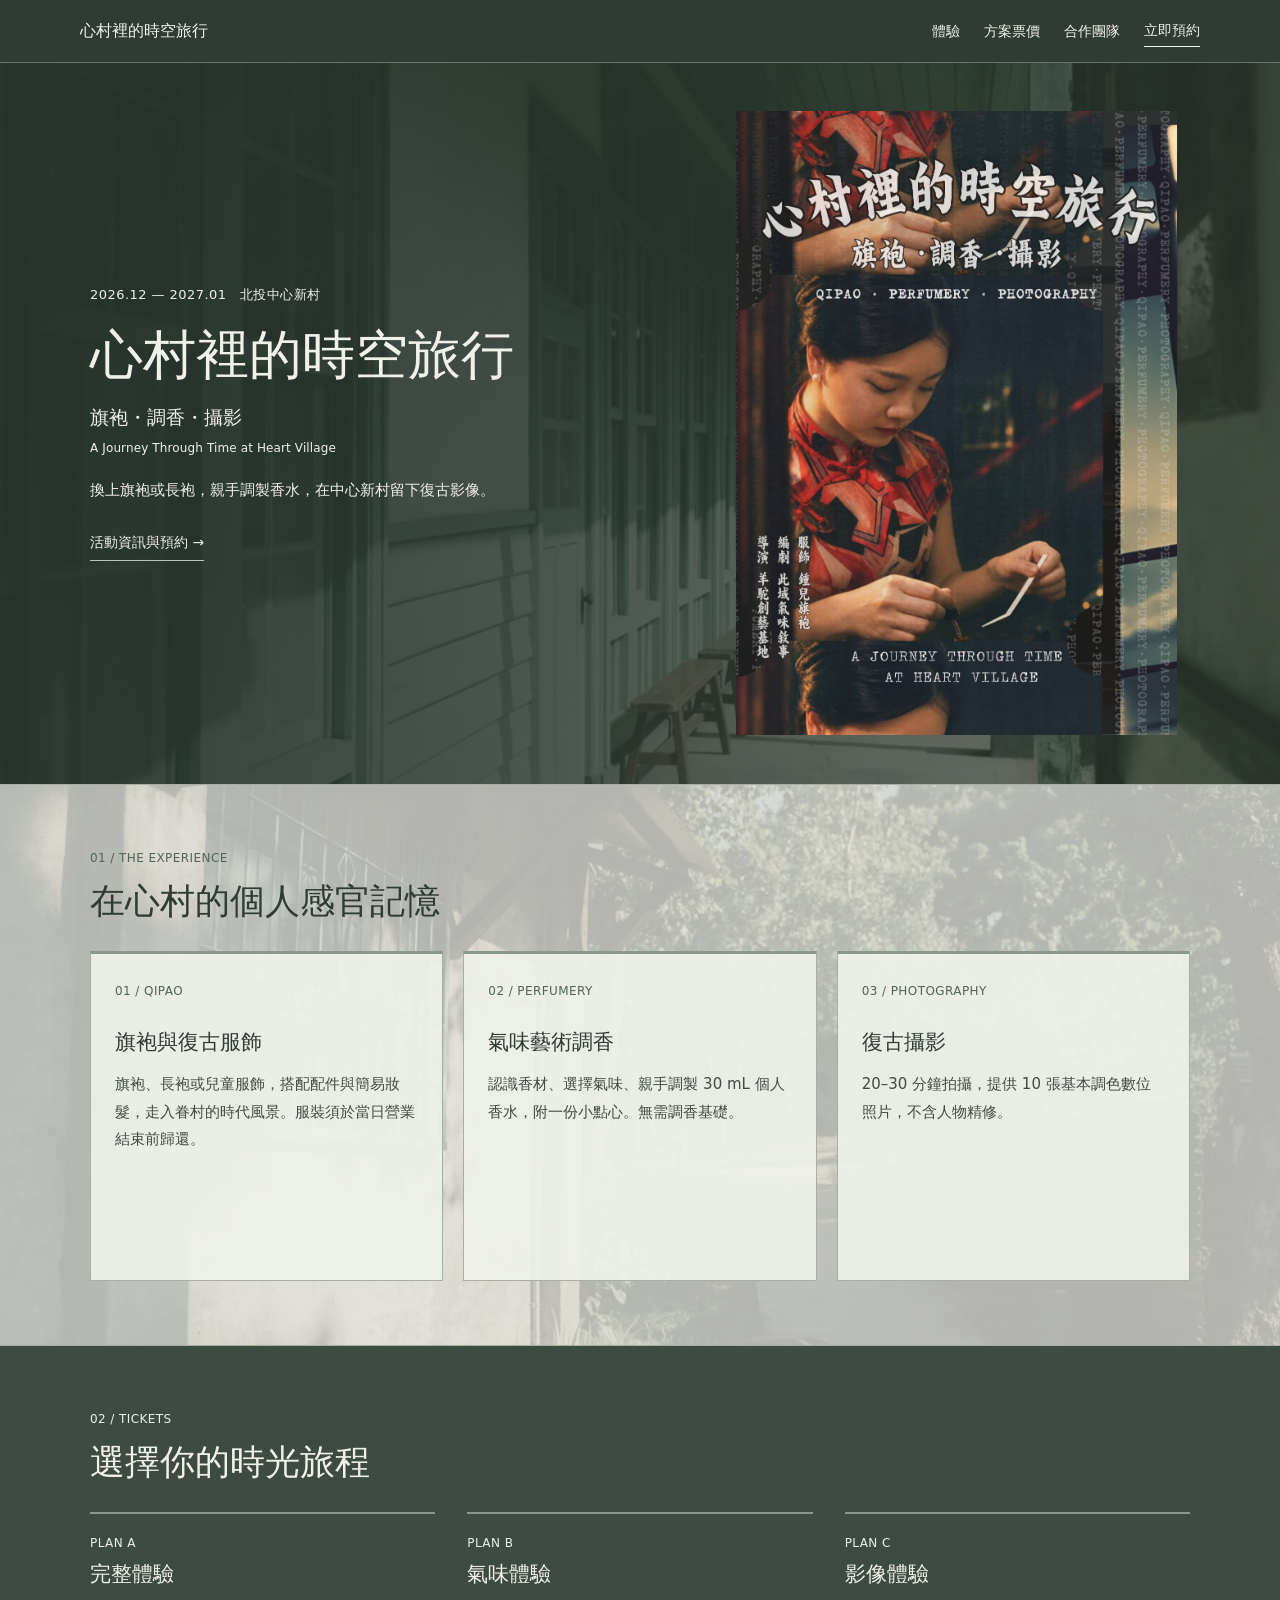
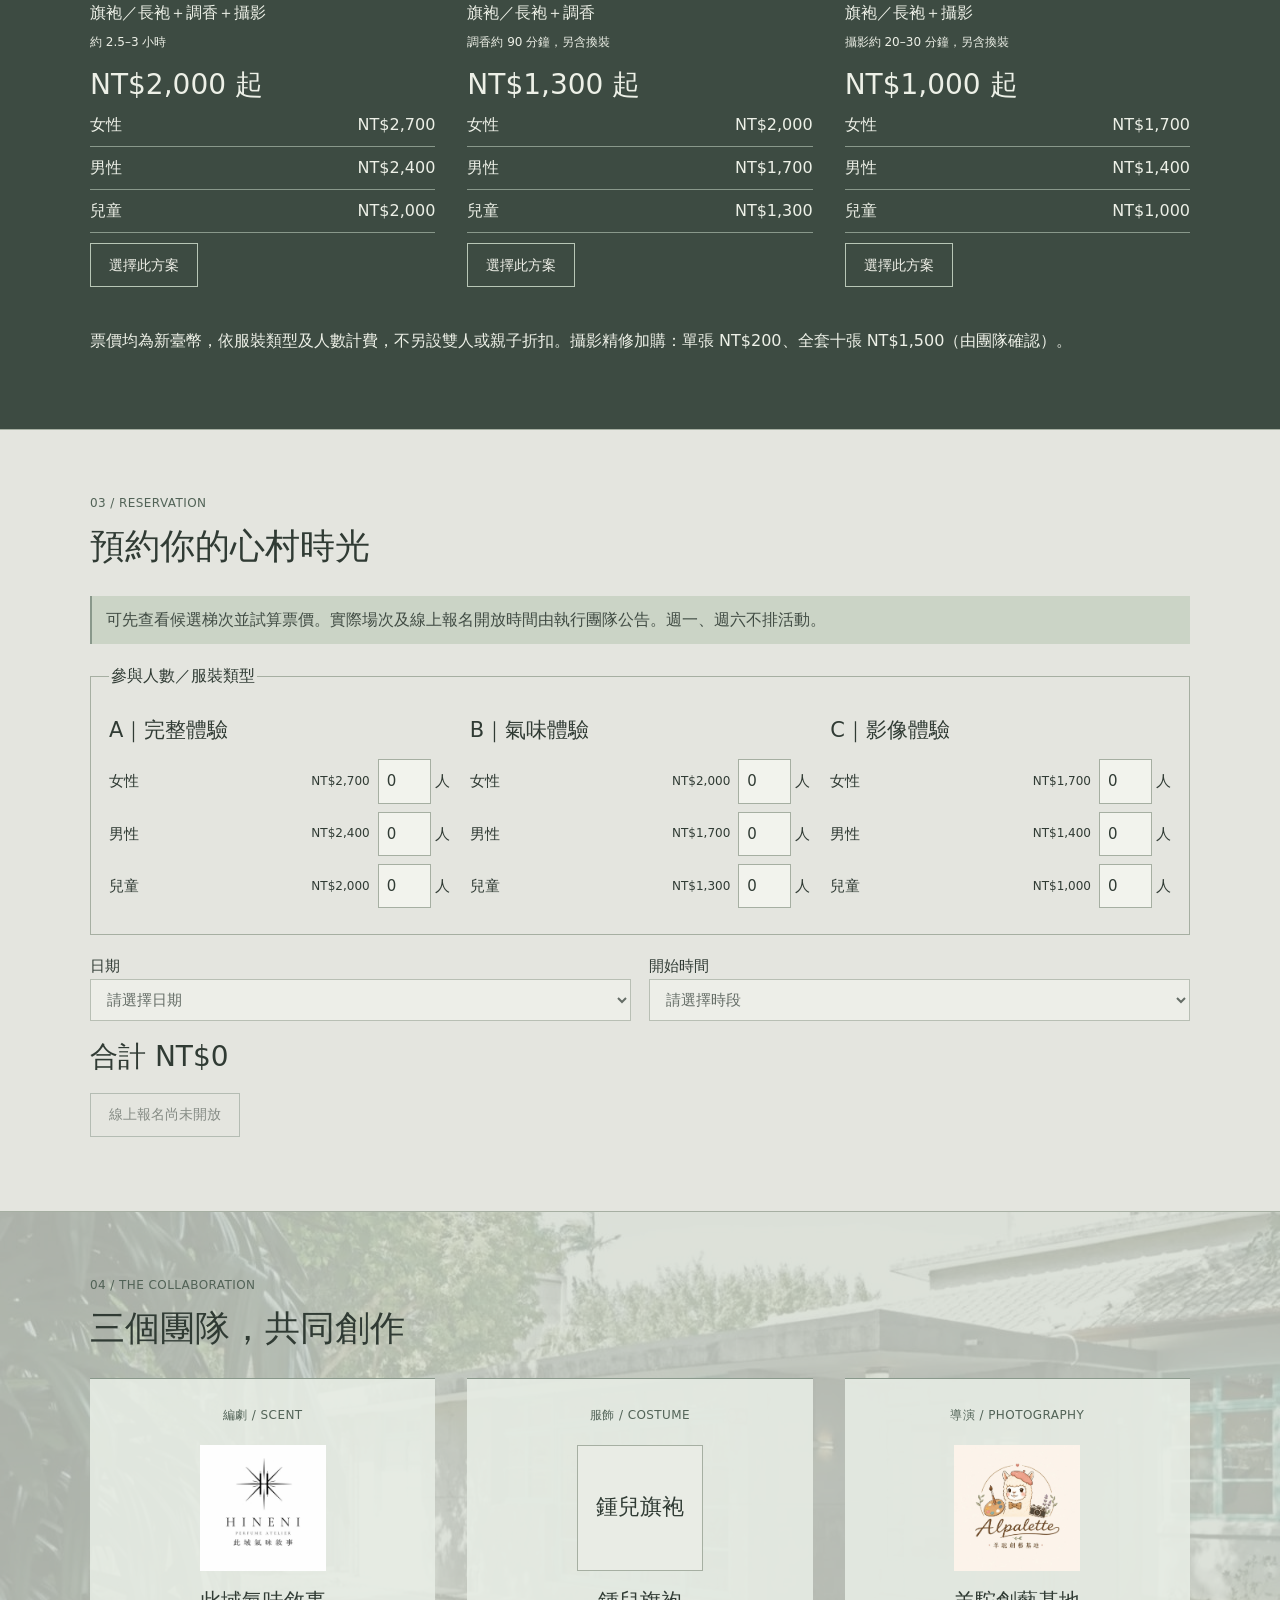
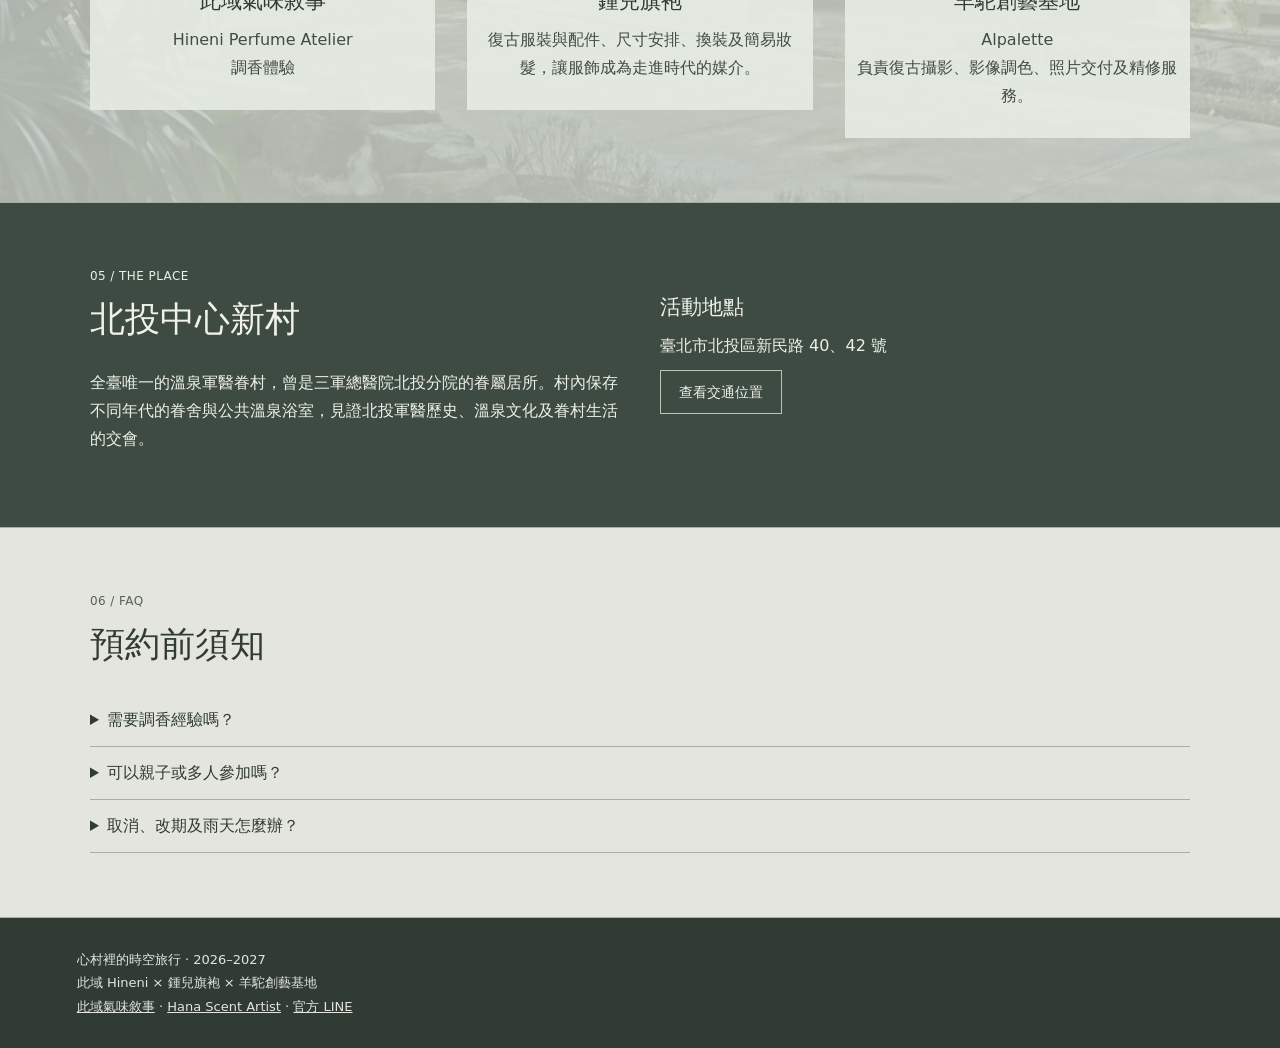
==== heart-village/index.html @ 9064cead "Revise experience section heading" ====
<!doctype html><html lang="zh-Hant"><head><meta charset="utf-8"><meta name="viewport" content="width=device-width,initial-scale=1"><title>心村裡的時空旅行｜旗袍・調香・攝影</title><meta name="robots" content="noindex,nofollow"><link rel="stylesheet" href="../assets/brand-fonts.css"><link rel="stylesheet" href="../assets/booking.css"><style>
/* Heart Village — light weathered wood, restrained architectural detail */
:root{--ink:#302b26;--paper:#e4d6c4;--wood:#d7c4ad;--red:#774639;--muted:#65554a;--line:#a6947e;--sans:"Noto Sans TC","Noto Sans CJK TC","PingFang TC","Microsoft JhengHei",system-ui,sans-serif}
*{box-sizing:border-box}html{scroll-behavior:smooth;scroll-padding-top:72px;-webkit-text-size-adjust:100%;text-size-adjust:100%}
body{margin:0;background:var(--paper);color:var(--ink);font-family:var(--sans);font-size:16px;line-height:1.75;letter-spacing:0;font-weight:400}
a{color:inherit}button,input,select,textarea{font:inherit}img{display:block;max-width:100%}
nav{display:flex;align-items:center;justify-content:space-between;gap:20px;padding:15px max(5%,calc((100% - 1120px)/2));background:#e4d6c4;position:sticky;top:0;z-index:3;border-bottom:1px solid #a6947e}
nav>a{font-family:"Cormorant Garamond",Georgia,serif;font-weight:600;font-size:23px;letter-spacing:.06em;white-space:nowrap}
nav a{text-decoration:none;font-size:14px}nav div{display:flex;gap:24px;align-items:center}nav div a:last-child{border-bottom:1px solid currentColor;padding:3px 0}
section{padding:64px max(6%,calc((100% - 1100px)/2));border-bottom:1px solid #b6a48e}
section[id]{scroll-margin-top:65px}
.hero{position:relative;isolation:isolate;display:grid;grid-template-columns:minmax(0,1fr) minmax(0,.84fr);align-items:center;gap:clamp(32px,6vw,76px);background:#d7c4ad;padding-top:48px;padding-bottom:48px;overflow:hidden}
.hero::before{content:"";position:absolute;z-index:-1;pointer-events:none;right:-14px;top:20px;width:clamp(112px,20vw,270px);height:220px;border:1px solid #a9947c;background:linear-gradient(to right,transparent calc(33.333% - .5px),#a9947c calc(33.333% - .5px),#a9947c calc(33.333% + .5px),transparent calc(33.333% + .5px),transparent calc(66.666% - .5px),#a9947c calc(66.666% - .5px),#a9947c calc(66.666% + .5px),transparent calc(66.666% + .5px)),linear-gradient(to bottom,transparent calc(50% - .5px),#a9947c calc(50% - .5px),#a9947c calc(50% + .5px),transparent calc(50% + .5px));opacity:.5}
.hero>div{min-width:0;position:relative}.poster-frame{margin:0;min-width:0;position:relative}.poster-frame img{width:auto;max-width:100%;height:auto;max-height:625px;margin:0 auto;object-fit:contain}
.eyebrow,.num{display:block;color:var(--muted);font-size:12px;font-weight:500;line-height:1.5;letter-spacing:.035em}.hero .eyebrow{font-size:13px;margin-bottom:13px}
h1,h2,h3{font-family:var(--sans);font-weight:500;letter-spacing:0;line-height:1.4;margin:0;overflow-wrap:anywhere}
h1{font-size:clamp(32px,4.4vw,53px);margin:0 0 12px;word-break:keep-all;overflow-wrap:normal}
h2{font-size:clamp(24px,3vw,35px);margin:10px 0 25px}
h3{font-size:21px;margin:8px 0 10px}
p{margin:10px 0;color:#4e4339}.hero h3{font-size:19px;font-weight:400;margin:0 0 8px}.hero p{font-size:15px;max-width:435px}.hero .english{font-family:var(--sans);font-size:12px;letter-spacing:.01em;line-height:1.5;color:#63554a;margin:0 0 20px}.hero .btn{margin-top:12px}
.btn,button{display:inline-flex;align-items:center;justify-content:center;min-height:44px;padding:10px 18px;border:1px solid #77614e;background:transparent;color:var(--ink);font-size:14px;line-height:1.5;letter-spacing:0;text-decoration:none;cursor:pointer;border-radius:0;transition:background .18s,color .18s}
.btn:hover,button:not(:disabled):hover{background:#493c30;color:#f9f0e3;border-color:#493c30}
.hero .btn{border:0;border-bottom:1px solid #77614e;padding:5px 0;min-height:36px}.hero .btn:hover{background:transparent;color:#774639}
.grid{display:grid;grid-template-columns:repeat(3,minmax(0,1fr));gap:32px}.tile{border-top:1px solid var(--line);padding:19px 0;min-width:0}
.dark{background:var(--paper);color:var(--ink)}.plans .tile{background:transparent;border:0;border-top:2px solid #97735a;padding:20px 0}
.price,.total{font-size:28px;color:#493c30;font-variant-numeric:tabular-nums;font-weight:500;line-height:1.4}
.rates{display:flex;justify-content:space-between;gap:8px;border-bottom:1px solid #bcad9a;padding:7px 0}.rates strong{font-weight:500}
.partners img,.wordmark{width:126px;height:126px;object-fit:contain;background:#f5ecde;margin:12px 0 16px}
.wordmark{display:grid;place-items:center;background:transparent;font-size:22px;font-weight:500;letter-spacing:0;border:1px solid #b6a48e}
.formgrid{display:grid;grid-template-columns:repeat(2,minmax(0,1fr));gap:18px}label{display:block;font-size:15px}
input,select,textarea{width:100%;min-width:0;padding:10px 12px;border:1px solid #a18f7a;background:#f4eadc;color:var(--ink);border-radius:0;color-scheme:light}
fieldset{border:1px solid #a18f7a;padding:18px;margin:18px 0;min-width:0}small{font-size:12px}.total{margin:16px 0}
.notice{border-left:2px solid #94745c;padding:10px 14px;background:#d4c1a9}
#booking,#village{background:#ded0bd}#submit:not(:disabled){background:#594638;color:#fff6e8;border-color:#594638}
.split{display:grid;grid-template-columns:repeat(2,minmax(0,1fr));gap:40px}
footer{padding:30px 6%;background:#cab69d;color:#3b3028;font-size:13px;line-height:1.8}
details{border-bottom:1px solid #b6a48e;padding:12px 0}summary{cursor:pointer}
a:focus-visible,button:focus-visible,input:focus-visible,select:focus-visible,textarea:focus-visible{outline:2px solid #774639;outline-offset:3px}
.mobile-reserve{display:none!important}
@media(max-width:760px){html{scroll-padding-bottom:0}body{padding-bottom:0}nav{padding:12px 6%;gap:16px}nav>a{font-size:21px}nav div{gap:10px}nav div a{display:none}nav div a[href="#plans"]{display:block;font-size:13px}
section{padding:40px 6%}.hero{grid-template-columns:1fr;gap:22px;padding-top:26px;padding-bottom:28px}.hero::before{top:5px;height:120px;width:100px;opacity:.35}.hero h1{font-size:clamp(25px,6.8vw,34px);line-height:1.4;margin-bottom:6px}.hero h3{font-size:16px}.hero .eyebrow{font-size:12px;margin-bottom:8px}.hero p{font-size:14px;margin:8px 0}.hero .english{font-size:11px;margin:0 0 12px}.hero .btn{margin-top:6px}.poster-frame img{width:100%;height:auto;max-height:none}.grid,.split,.formgrid{grid-template-columns:1fr;gap:16px}.tile,.plans .tile{padding:16px 0}h2{font-size:24px;margin:8px 0 20px}h3{font-size:19px}.partners img,.wordmark{width:104px;height:104px}.formgrid{gap:12px}fieldset{padding:12px}}
@media(prefers-reduced-motion:reduce){html{scroll-behavior:auto}}

/* Portrait experience cards and event-specific navigation */
nav>a.event-name{font-family:var(--sans);font-size:16px;font-weight:500;letter-spacing:0;white-space:nowrap}
#experience .grid{gap:20px;align-items:stretch}
#experience .tile{display:flex;flex-direction:column;min-height:330px;padding:28px 24px;background:#eee3d3;border:1px solid #b6a48e;border-top:3px solid #957d65}
#experience .tile .num{font-size:12px;letter-spacing:.035em;margin-bottom:28px;color:#665344}
#experience .tile h3{font-size:21px;margin:0 0 14px}
#experience .tile p{margin:0;font-size:15px;line-height:1.85}
@media(max-width:760px){nav>a.event-name{font-size:14px}nav{gap:8px}nav div a[href="#plans"]{white-space:nowrap}#experience .grid{display:grid;grid-template-columns:repeat(3,minmax(0,1fr));grid-auto-flow:column;grid-template-columns:repeat(3, minmax(220px,76%));overflow-x:auto;scroll-snap-type:x mandatory;gap:12px;padding-bottom:12px;overscroll-behavior-x:contain}#experience .tile{scroll-snap-align:start;min-height:285px;padding:22px 18px}#experience .tile .num{margin-bottom:24px}#experience .tile h3{font-size:19px}#experience .tile p{font-size:14px;line-height:1.8}}


/* Keep all three portrait experience cards visible on phones. */
@media(max-width:760px){#experience .grid{grid-template-columns:repeat(3,minmax(0,1fr));grid-auto-flow:row;overflow:visible;scroll-snap-type:none;gap:7px;padding-bottom:0}#experience .tile{min-height:0;padding:14px 8px 18px;scroll-snap-align:none}#experience .tile .num{font-size:10px;letter-spacing:0;overflow-wrap:anywhere;margin-bottom:14px}#experience .tile h3{font-size:15px;line-height:1.45;margin-bottom:10px}#experience .tile p{font-size:12px;line-height:1.65;overflow-wrap:anywhere}}

/* Three partner brands in one row, including narrow mobile screens. */
#partners .grid{grid-template-columns:repeat(3,minmax(0,1fr));align-items:start}
#partners .tile{min-width:0;text-align:center}
#partners .tile .num{min-height:3em;display:flex;align-items:center;justify-content:center;overflow-wrap:anywhere}
#partners .tile img,#partners .tile .wordmark{width:min(100%,126px);height:auto;aspect-ratio:1;object-fit:contain;margin:12px auto 16px}
#partners .tile .wordmark{box-sizing:border-box}
@media(max-width:760px){#partners .grid{gap:10px}#partners .tile{padding:12px 0;overflow-wrap:anywhere}#partners .tile .num{font-size:10px;line-height:1.4;letter-spacing:0;min-height:3em}#partners .tile img,#partners .tile .wordmark{width:100%;max-width:104px;margin:8px auto 12px}#partners .tile .wordmark{font-size:clamp(12px,3.4vw,17px);padding:4px}#partners .tile h3{font-size:clamp(13px,3.6vw,16px);line-height:1.5;margin:0 0 8px}#partners .tile p{font-size:12px;line-height:1.65;margin:0}}

/* Authentic weathered timber and lattice from the supplied location photograph. */
:root{--paper:#e9e3d7;--wood:#d4c9ba;--ink:#403b36;--muted:#716a63;--line:#b7aa9a}
body{background:var(--paper);color:var(--ink)}
nav{background:#e9e3d7;border-color:#b7aa9a}
.hero{background:#d9d0c3}
.hero::before{inset:0;width:auto;height:auto;border:0;background:url("../assets/heart-village-wood-photo.webp") 25% 58% / cover no-repeat;opacity:.27;filter:grayscale(.65);z-index:-1}
.hero::after{content:"";position:absolute;inset:0;z-index:-1;pointer-events:none;background:linear-gradient(90deg,rgba(233,227,215,.58),rgba(233,227,215,.12) 68%)}
#experience{background:#e6dfd3}
#experience .tile{background:rgba(248,243,233,.8);border:1px solid #b7aa9a;border-top:3px solid #9c826c}
#plans{background:#ded4c6}
#partners{background:#eee8dd}
#village{background:#ddd6ca}
.village-photo{margin:18px 0 0}
.village-photo img{display:block;width:min(100%,240px);height:auto;border:1px solid #b7aa9a}
.village-photo figcaption{font-size:12px;color:#65554a;margin-top:7px;line-height:1.5}
@media(max-width:760px){.hero::before{inset:0;width:auto;height:auto;opacity:.26;background-position:26% 55%;background-size:cover}.hero::after{background:linear-gradient(180deg,rgba(233,227,215,.55),rgba(233,227,215,.12) 75%)}}


/* Cool faded film palette */
:root{--paper:#e4e5df;--wood:#c0c7ba;--ink:#303b34;--muted:#526357;--line:#a6afa2;--red:#526357}
body{background:var(--paper);color:var(--ink)}nav{background:#e4e5df;border-color:#a6afa2}.hero{background:#c0c7ba}.hero::before{filter:grayscale(.55);opacity:.38}.hero::after{background:linear-gradient(90deg,rgba(228,229,223,.84),rgba(228,229,223,.24) 75%)}#experience{background:#dce0d7}#experience .tile{background:rgba(245,246,241,.85);border-color:#a6afa2;border-top-color:#89988b}#plans{background:#d1d8cc}#partners{background:#edf0e9}#booking,#village{background:#e0e4dc}.dark{color:var(--ink)}p{color:#414c44}.hero .english,.eyebrow,.num,#experience .tile .num{color:#526357}.btn,button{border-color:#89988b;color:#303b34}.hero .btn{border-bottom-color:#526357}.hero .btn:hover{color:#303b34}.btn:hover,button:not(:disabled):hover,#submit:not(:disabled){background:#526357;border-color:#526357;color:#fff}input,select,textarea{background:#f2f3ed;border-color:#a6afa2}fieldset,.tile,.rates,details,section{border-color:#a6afa2}.plans .tile{border-top-color:#89988b}.price,.total{color:#303b34}.notice{background:#cbd4c6;border-color:#89988b}.wordmark{border-color:#a6afa2}.partners img,.wordmark{background:#f0f1eb}footer{background:#c0c7ba;color:#303b34}@media(max-width:760px){.hero::after{background:linear-gradient(180deg,rgba(228,229,223,.76),rgba(228,229,223,.25) 80%)}}

/* Primary ink-green gray palette; keep light reading surfaces for forms. */
:root{--ink:#303b34;--paper:#e4e5df;--wood:#c0c7ba;--muted:#526357;--line:#a6afa2;--red:#526357}
body{background:#303b34}nav{background:#303b34;color:#f0f1e9;border-color:#65756b}nav a{color:inherit}.hero{background:#303b34;color:#f0f1e9}.hero::before{opacity:.36;filter:grayscale(.5)}.hero::after{background:linear-gradient(90deg,rgba(39,52,45,.85),rgba(39,52,45,.38) 80%)}.hero h1,.hero h3,.hero p,.hero .english,.hero .eyebrow,.hero .btn{color:#f0f1e9}.hero .btn{border-bottom-color:#b9c5b5}.hero .btn:hover{color:#fff}#experience{background:#e4e5df}#plans{background:#3d4b42;color:#f0f1e9}#plans p,#plans .num,#plans .eyebrow,#plans .price,#plans .rates{color:#edf0e7}#plans .tile,#plans .rates{border-color:#89988b}#plans button{border-color:#b8c6b6;color:#f0f1e9}#plans button:hover{background:#e4e5df;color:#303b34}#booking{background:#e4e5df;color:#303b34}#partners{background:#d7ddd3}#village{background:#3d4b42;color:#f0f1e9}#village p,#village .eyebrow,#village .btn{color:#edf0e7}#village .btn{border-color:#b8c6b6}#village .btn:hover{background:#e4e5df;color:#303b34}main>section:last-child:not([id]){background:#e4e5df;color:#303b34}footer{background:#303b34;color:#e4e5df}@media(max-width:760px){.hero::after{background:linear-gradient(180deg,rgba(39,52,45,.82),rgba(39,52,45,.36))}}

/* Original Heart Village photography — faded cool green decorative surfaces. */
.hero::before{background-image:url("../assets/heart-village-corridor.webp");background-position:40% center;background-size:cover;opacity:.72;filter:saturate(.60) contrast(.86)}
.hero::after{background:linear-gradient(90deg,rgba(39,52,45,.91) 0%,rgba(39,52,45,.69) 48%,rgba(39,52,45,.42) 100%)}
#experience,#partners{position:relative;isolation:isolate;overflow:hidden}
#experience::before,#partners::before{content:"";position:absolute;inset:0;z-index:-1;pointer-events:none;background-size:cover;background-repeat:no-repeat;filter:saturate(.55) contrast(.9)}
#experience::before{background-image:url("../assets/heart-village-path.webp");background-position:43% center;opacity:.23}
#partners::before{background-image:url("../assets/heart-village-courtyard.webp");background-position:center 56%;opacity:.22}
#experience .tile{background:rgba(239,242,235,.91)}
#partners .tile{background:rgba(232,237,229,.88);padding:18px 8px;border-top-color:#89988b}
#partners .tile .wordmark{background:#e9ece5}
@media(max-width:760px){.hero::before{background-position:30% center;opacity:.67}.hero::after{background:linear-gradient(180deg,rgba(39,52,45,.9) 0%,rgba(39,52,45,.68) 45%,rgba(39,52,45,.35) 100%)}#experience::before{background-position:30% center;opacity:.20}#partners::before{background-position:58% center;opacity:.19}#partners .tile{padding:12px 4px}}

</style></head><body><nav><a class="event-name" href="#top">心村裡的時空旅行</a><div><a href="#experience">體驗</a><a href="#plans">方案票價</a><a href="#partners">合作團隊</a><a href="#booking">立即預約</a></div></nav><main id="top"><section class="hero"><div><div class="eyebrow">2026.12 — 2027.01　北投中心新村</div><h1>心村裡的時空旅行</h1><h3>旗袍・調香・攝影</h3><p class="english">A Journey Through Time at Heart Village</p><p>換上旗袍或長袍，親手調製香水，在中心新村留下復古影像。</p><a class="btn" href="#booking">活動資訊與預約 →</a></div><figure class="poster-frame"><img src="../poster.jpg" fetchpriority="high" width="1075" height="1522" alt="心村裡的時空旅行活動海報"></figure></section>
<section id="experience"><div class="eyebrow">01 / THE EXPERIENCE</div><h2>在心村的個人感官記憶</h2><div class="grid"><article class="tile"><span class="num">01 / QIPAO</span><h3>旗袍與復古服飾</h3><p>旗袍、長袍或兒童服飾，搭配配件與簡易妝髮，走入眷村的時代風景。服裝須於當日營業結束前歸還。</p></article><article class="tile"><span class="num">02 / PERFUMERY</span><h3>氣味藝術調香</h3><p>認識香材、選擇氣味、親手調製 30 mL 個人香水，附一份小點心。無需調香基礎。</p></article><article class="tile"><span class="num">03 / PHOTOGRAPHY</span><h3>復古攝影</h3><p>20–30 分鐘拍攝，提供 10 張基本調色數位照片，不含人物精修。</p></article></div></section>
<section id="plans" class="dark plans"><div class="eyebrow">02 / TICKETS</div><h2>選擇你的時光旅程</h2><div class="grid" id="cards"></div><p>票價均為新臺幣，依服裝類型及人數計費，不另設雙人或親子折扣。攝影精修加購：單張 NT$200、全套十張 NT$1,500（由團隊確認）。</p></section>
<section id="booking"><div class="eyebrow">03 / RESERVATION</div><h2>預約你的心村時光</h2><p class="notice" id="booking-note" role="status">正在讀取梯次。</p>
<form id="form">
<fieldset><legend>參與人數／服裝類型</legend><div class="grid" id="quantities"></div></fieldset>
<div class="formgrid booking-slots"><label>日期<select id="date" required disabled></select></label><label>開始時間<select id="time" required disabled></select></label></div>
<p id="slot-note"></p>
<ul id="lines" aria-label="訂單明細" aria-live="polite"></ul>
<div class="total" id="total">NT$0</div>
<div id="contact" class="formgrid" hidden><label>聯絡人<input id="name" maxlength="50" autocomplete="name"></label><label>聯絡 Email<input id="email" type="email" maxlength="100" autocomplete="email"></label></div>
<button id="submit" type="submit" disabled>查看可選梯次</button>
<p id="result" role="status" tabindex="-1"></p>
<div id="order-actions" hidden><button id="check-order" type="button">重新查詢訂單</button> <button id="pay-order" type="button" hidden>繼續測試結帳</button> <button id="cancel-order" type="button" hidden>取消此筆預約</button></div>
</form></section>
<section id="partners" class="partners"><div class="eyebrow">04 / THE COLLABORATION</div><h2>三個團隊，共同創作</h2><div class="grid"><article class="tile" data-partner="hineni"><span class="num">編劇 / SCENT</span><img src="../hineni.jpg" alt="此域 Hineni 標誌"><h3>此域氣味敘事</h3><p>Hineni Perfume Atelier<br>調香體驗</p></article><article class="tile" data-partner="qipao"><span class="num">服飾 / COSTUME</span><div class="wordmark" aria-label="鍾兒旗袍文字名稱，非標誌">鍾兒旗袍</div><h3>鍾兒旗袍</h3><p>復古服裝與配件、尺寸安排、換裝及簡易妝髮，讓服飾成為走進時代的媒介。</p></article><article class="tile" data-partner="photo"><span class="num">導演 / PHOTOGRAPHY</span><img src="../alpalette.jpg" alt="羊駝創藝基地標誌"><h3>羊駝創藝基地</h3><p>Alpalette<br>負責復古攝影、影像調色、照片交付及精修服務。</p></article></div></section>
<section class="dark" id="village"><div class="eyebrow">05 / THE PLACE</div><div class="split"><div><h2>北投中心新村</h2><p>全臺唯一的溫泉軍醫眷村，曾是三軍總醫院北投分院的眷屬居所。村內保存不同年代的眷舍與公共溫泉浴室，見證北投軍醫歷史、溫泉文化及眷村生活的交會。</p></div><div><h3>活動地點</h3><p>臺北市北投區新民路 40、42 號</p><a class="btn" href="https://www.google.com/maps/search/?api=1&query=北投中心新村" target="_blank" rel="noopener">查看交通位置</a></div></div></section><section><div class="eyebrow">06 / FAQ</div><h2>預約前須知</h2><details><summary>需要調香經驗嗎？</summary><p>不需要，將由調香團隊引導。</p></details><details><summary>可以親子或多人參加嗎？</summary><p>可以提出申請，兒童適用年齡、共同拍攝方式與可接待人數由團隊確認。</p></details><details><summary>取消、改期及雨天怎麼辦？</summary><p>正式收款、取消退款、改期、雨天安排及照片交付時間須由執行團隊確認後公告。</p></details></section></main><footer>心村裡的時空旅行 · 2026–2027<br>此域 Hineni × 鍾兒旗袍 × 羊駝創藝基地<br><a href="https://hineni.hanascent.com/">此域氣味敘事</a> · <a href="https://hanascent.com/">Hana Scent Artist</a> · <a href="https://lin.ee/QvDGM79">官方 LINE</a></footer><script type="module" src="../booking.mjs"></script></body></html>
---- assets/brand-fonts.css ----
@font-face{font-family:'Cormorant Garamond';font-style:normal;font-weight:400 700;font-display:swap;src:url(https://fonts.gstatic.com/s/cormorantgaramond/v21/co3bmX5slCNuHLi8bLeY9MK7whWMhyjYpHtKgS4.woff2) format('woff2');unicode-range:U+0460-052F,U+1C80-1C8A,U+20B4,U+2DE0-2DFF,U+A640-A69F,U+FE2E-FE2F;}
@font-face{font-family:'Cormorant Garamond';font-style:normal;font-weight:400 700;font-display:swap;src:url(https://fonts.gstatic.com/s/cormorantgaramond/v21/co3bmX5slCNuHLi8bLeY9MK7whWMhyjYrXtKgS4.woff2) format('woff2');unicode-range:U+0301,U+0400-045F,U+0490-0491,U+04B0-04B1,U+2116;}
@font-face{font-family:'Cormorant Garamond';font-style:normal;font-weight:400 700;font-display:swap;src:url(https://fonts.gstatic.com/s/cormorantgaramond/v21/co3bmX5slCNuHLi8bLeY9MK7whWMhyjYpntKgS4.woff2) format('woff2');unicode-range:U+0102-0103,U+0110-0111,U+0128-0129,U+0168-0169,U+01A0-01A1,U+01AF-01B0,U+0300-0301,U+0303-0304,U+0308-0309,U+0323,U+0329,U+1EA0-1EF9,U+20AB;}
@font-face{font-family:'Cormorant Garamond';font-style:normal;font-weight:400 700;font-display:swap;src:url(https://fonts.gstatic.com/s/cormorantgaramond/v21/co3bmX5slCNuHLi8bLeY9MK7whWMhyjYp3tKgS4.woff2) format('woff2');unicode-range:U+0100-02BA,U+02BD-02C5,U+02C7-02CC,U+02CE-02D7,U+02DD-02FF,U+0304,U+0308,U+0329,U+1D00-1DBF,U+1E00-1E9F,U+1EF2-1EFF,U+2020,U+20A0-20AB,U+20AD-20C4,U+2113,U+2C60-2C7F,U+A720-A7FF;}
@font-face{font-family:'Cormorant Garamond';font-style:normal;font-weight:400 700;font-display:swap;src:url(fonts/cormorant-garamond-latin-v21.woff2) format('woff2');unicode-range:U+0000-00FF,U+0131,U+0152-0153,U+02BB-02BC,U+02C6,U+02DA,U+02DC,U+0304,U+0308,U+0329,U+2000-206F,U+20AC,U+2122,U+2191,U+2193,U+2212,U+2215,U+FEFF,U+FFFD;}
@font-face{font-family:'Noto Serif TC';font-style:normal;font-weight:400 900;font-display:swap;src:url(https://fonts.gstatic.com/s/notoseriftc/v37/XLYgIZb5bJNDGYxLBibeHZ0BhnJsUnN3PrBufRbmGqUtcg4pzRPk5AEpzv6YzI9aTbOhf6M.0.woff2) format('woff2');unicode-range:U+3401,U+3441,U+34fe,U+3502,U+3578,U+3585,U+35b8,U+35d8,U+35f1,U+3614,U+361b,U+361d,U+372e,U+3737,U+3757,U+3769,U+3909,U+3915,U+39c1,U+39cc,U+39ce,U+39d2,U+39e1,U+39e3,U+39fb,U+39fe,U+3a11,U+3a28,U+3a2a,U+3a3b,U+3a46,U+3a90,U+3b39,U+3c35,U+3d18-3d19,U+3dee,U+3e10,U+3e30,U+3f13,U+3f4e,U+3f80,U+3f8a,U+3ff8,U+4010,U+402f,U+4034,U+406f,U+40d7,U+4180,U+41f6,U+4204,U+4242,U+4308,U+4599,U+45b3,U+45c1,U+45c6,U+45d0,U+4606,U+4625,U+463c,U+479a,U+47d3,U+47d8,U+47e9,U+4821,U+488d,U+48a2,U+4acc,U+4bcb,U+4c85,U+4f28,U+502f,U+50aa,U+50eb,U+5111,U+5133,U+5210,U+521c,U+527a,U+527e,U+52e5,U+52fc,U+5327,U+5467,U+54ef,U+54f1,U+54f9,U+5529,U+558c,U+5593,U+55a2,U+55a4,U+55cb,U+5610,U+5677,U+56be,U+571d,U+5749,U+5771,U+579e,U+5860,U+5945,U+5952,U+5a78,U+5c67,U+5eb0,U+60bf,U+61a2,U+6250,U+6274,U+6277,U+6290,U+62c1,U+6303,U+6314-6315,U+6329,U+6331,U+6333,U+6354,U+6358-6359,U+635d,U+637e,U+639c-639d,U+63c7,U+63cb-63cc,U+63d9,U+63e2,U+63eb;}
@font-face{font-family:'Noto Serif TC';font-style:normal;font-weight:400 900;font-display:swap;src:url(https://fonts.gstatic.com/s/notoseriftc/v37/XLYgIZb5bJNDGYxLBibeHZ0BhnJsUnN3PrBufRbmGqUtcg4pzRPk5AEpzv6YzI9aTbOhf6M.1.woff2) format('woff2');unicode-range:U+63ec,U+63fb,U+6419,U+641d,U+6424,U+6429,U+645d,U+6471,U+6486,U+648d,U+648f,U+64a8,U+64c9,U+64db,U+64fd,U+650b,U+650e,U+6515,U+6546,U+654b,U+6568,U+6571,U+6712,U+67eb,U+683f,U+684a,U+684d,U+686e,U+6878,U+68b9,U+690a,U+697b,U+6a20,U+6a42,U+6b41,U+6b95,U+6b97,U+6c8a,U+6c95,U+6ccf,U+6e62,U+6ed2,U+6f16,U+6fa9,U+7033,U+7047,U+70a3,U+70cc,U+70f0,U+70f3,U+714f,U+7161,U+719d,U+71a5,U+71b0,U+71bb,U+71c2,U+71d6,U+7227,U+725a,U+7278,U+7285,U+730c,U+75b6,U+75ba,U+75da,U+75e1,U+7657,U+7660,U+7721,U+77a8,U+7804,U+781b,U+785e,U+7869,U+78ab,U+78df,U+7924,U+79e5,U+79ee,U+7a34,U+7a9e,U+7ab5,U+7af3,U+7af5,U+7b12,U+7c85,U+7c9e,U+7ccb,U+7d5a,U+7ddf,U+7dea,U+7e12,U+7e16,U+7e4f,U+7e77,U+7f76,U+7fcd,U+7ff8,U+801e,U+806c,U+80a8,U+80d0,U+80d8,U+80ee,U+80f2,U+8161,U+8181,U+818b,U+818e,U+81ad,U+81c1,U+81fd,U+834d,U+83e3,U+8573,U+85b8,U+85c3,U+867c,U+86bb,U+8705,U+8752,U+875b,U+8779,U+8794-8795,U+87b7,U+8818,U+8940,U+8a04,U+8a4f,U+8b3c,U+8b40,U+8c4d;}
@font-face{font-family:'Noto Serif TC';font-style:normal;font-weight:400 900;font-display:swap;src:url(https://fonts.gstatic.com/s/notoseriftc/v37/XLYgIZb5bJNDGYxLBibeHZ0BhnJsUnN3PrBufRbmGqUtcg4pzRPk5AEpzv6YzI9aTbOhf6M.2.woff2) format('woff2');unicode-range:U+8c6d,U+8d0c,U+8d92,U+8dc1,U+8dc8,U+8dcd,U+8dd4-8dd5,U+8dd9,U+8e1c,U+8e58,U+8e73,U+8e7d,U+8e98,U+8ebd,U+8ec1,U+9029,U+9070,U+9147,U+91b9,U+9202,U+9254,U+9311,U+9595,U+96fa,U+9757,U+9815,U+999d,U+99a6,U+9abf,U+9b16,U+9b1e,U+9b6c,U+9b98,U+9ba1,U+9bbb,U+9c07,U+9c17,U+9d41,U+9d64,U+9d7b,U+9ddd,U+9eb6,U+9ed7,U+9f46,U+9f56,U+9f74,U+9f7b,U+2028e,U+203b7,U+20546-20547,U+20584,U+205fb,U+20731,U+207a9,U+207ad,U+20803,U+2081d,U+20895,U+20bd7,U+20cbf,U+21883,U+21cde,U+22399,U+22ab1,U+22ae6,U+22bed,U+22bfe,U+22c64,U+22cb4,U+22cb8,U+22cc6,U+22cea,U+22d80,U+22f0c,U+22f1b,U+23073,U+236ee,U+23b88,U+23ca9,U+23ef8,U+23f0e,U+241ac,U+24259,U+242b6,U+2430d,U+24352,U+24419,U+24430,U+24605,U+2479a,U+24c8d,U+24d83,U+24e01,U+24e31,U+24e85,U+24eaa,U+2524c,U+2531a,U+25349,U+25435,U+25bdf,U+25be5,U+25c14,U+25d0a,U+25e86,U+2624e,U+26293,U+26706,U+267ea,U+2725f,U+27285,U+27304,U+27a63,U+27b99,U+27ef4,U+27fec,U+27ff3,U+280be-280bf,U+280f0,U+28154,U+28468,U+28487,U+28891,U+2947e,U+296a8,U+296e9,U+29704,U+29730,U+29d71,U+29e19,U+29e36;}
@font-face{font-family:'Noto Serif TC';font-style:normal;font-weight:400 900;font-display:swap;src:url(https://fonts.gstatic.com/s/notoseriftc/v37/XLYgIZb5bJNDGYxLBibeHZ0BhnJsUnN3PrBufRbmGqUtcg4pzRPk5AEpzv6YzI9aTbOhf6M.4.woff2) format('woff2');unicode-range:U+1f921-1f930,U+1f932-1f935,U+1f937-1f939,U+1f940-1f944,U+1f947-1f94a,U+1f950-1f95f,U+1f962-1f967,U+1f969-1f96a,U+1f980-1f981,U+1f984-1f98d,U+1f990-1f992,U+1f994-1f996,U+1f9c0,U+1f9d0,U+1f9d2,U+1f9d4,U+1f9d6,U+1f9d8,U+1f9da,U+1f9dc-1f9dd,U+1f9df-1f9e2,U+1f9e5-1f9e6,U+20024,U+20487,U+20779,U+20c41,U+20c78,U+20d71,U+20e98,U+20ef9,U+2107b,U+210c1,U+22c51,U+233b4,U+24a12,U+2512b,U+2546e,U+25683,U+267cc,U+269f2,U+27657,U+282e2,U+2898d,U+29d5a,U+f0001-f0005,U+f0019,U+f009b,U+f0101-f0104,U+f012b,U+f01ba,U+f01d6,U+f0209,U+f0217,U+f0223-f0224,U+fc355,U+fe327,U+fe517,U+feb97,U+fffb4;}
@font-face{font-family:'Noto Serif TC';font-style:normal;font-weight:400 900;font-display:swap;src:url(https://fonts.gstatic.com/s/notoseriftc/v37/XLYgIZb5bJNDGYxLBibeHZ0BhnJsUnN3PrBufRbmGqUtcg4pzRPk5AEpzv6YzI9aTbOhf6M.10.woff2) format('woff2');unicode-range:U+ff78-ff7e,U+ff80-ff86,U+ff89-ff94,U+ff97-ff9e,U+ffb9,U+ffe0-ffe3,U+ffe9,U+ffeb,U+ffed,U+fffc,U+1d7c7,U+1f004,U+1f0cf,U+1f141-1f142,U+1f150,U+1f154,U+1f158,U+1f15b,U+1f15d-1f15e,U+1f162-1f163,U+1f170-1f171,U+1f174,U+1f177-1f178,U+1f17d-1f17f,U+1f192-1f195,U+1f197-1f19a,U+1f1e6-1f1f5,U+1f1f7-1f1ff,U+1f21a,U+1f22f,U+1f232-1f237,U+1f239-1f23a,U+1f250-1f251,U+1f300,U+1f302-1f319;}
@font-face{font-family:'Noto Serif TC';font-style:normal;font-weight:400 900;font-display:swap;src:url(https://fonts.gstatic.com/s/notoseriftc/v37/XLYgIZb5bJNDGYxLBibeHZ0BhnJsUnN3PrBufRbmGqUtcg4pzRPk5AEpzv6YzI9aTbOhf6M.11.woff2) format('woff2');unicode-range:U+fa0a,U+fa0c,U+fa11,U+fa17,U+fa19,U+fa1b,U+fa1d,U+fa26,U+fa2c,U+fb01,U+fdfc,U+fe0e,U+fe33-fe36,U+fe38-fe44,U+fe49-fe51,U+fe54,U+fe56-fe57,U+fe59-fe5c,U+fe5f-fe6a,U+fe8e,U+fe92-fe93,U+feae,U+fecb-fecc,U+fee0,U+feec,U+fef3,U+ff04,U+ff07,U+ff26-ff2c,U+ff31-ff32,U+ff35-ff37,U+ff39-ff3a,U+ff3c,U+ff3e-ff5b,U+ff5d,U+ff61-ff65,U+ff67-ff68,U+ff6a,U+ff6c-ff77;}
@font-face{font-family:'Noto Serif TC';font-style:normal;font-weight:400 900;font-display:swap;src:url(https://fonts.gstatic.com/s/notoseriftc/v37/XLYgIZb5bJNDGYxLBibeHZ0BhnJsUnN3PrBufRbmGqUtcg4pzRPk5AEpzv6YzI9aTbOhf6M.12.woff2) format('woff2');unicode-range:U+f78a-f78c,U+f78e,U+f792-f796,U+f798,U+f79c,U+f7f5,U+f812,U+f815,U+f876,U+f8f5,U+f8f8,U+f8ff,U+f901-f902,U+f904,U+f906,U+f909-f90a,U+f90f,U+f914,U+f918-f919,U+f91b,U+f91d,U+f91f,U+f923,U+f925,U+f92d-f92f,U+f934,U+f937-f938,U+f93d,U+f93f,U+f941,U+f949,U+f94c,U+f94e-f94f,U+f95a,U+f95d-f95e,U+f961-f963,U+f965-f970,U+f974,U+f976-f97a,U+f97c,U+f97e-f97f,U+f981,U+f983,U+f988,U+f98a,U+f98c,U+f98e,U+f996-f997,U+f999-f99a,U+f99c,U+f99f-f9a0,U+f9a3,U+f9a8,U+f9ad,U+f9b2-f9b6,U+f9b9-f9ba,U+f9bd-f9be,U+f9c1,U+f9c4,U+f9c7,U+f9ca,U+f9cd,U+f9d0-f9d1,U+f9d3-f9d4,U+f9d7-f9d8,U+f9dc-f9dd,U+f9df-f9e1,U+f9e4,U+f9e8-f9ea,U+f9f4,U+f9f6-f9f7,U+f9f9-f9fa,U+f9fc-fa01,U+fa03-fa04,U+fa06,U+fa08-fa09;}
@font-face{font-family:'Noto Serif TC';font-style:normal;font-weight:400 900;font-display:swap;src:url(https://fonts.gstatic.com/s/notoseriftc/v37/XLYgIZb5bJNDGYxLBibeHZ0BhnJsUnN3PrBufRbmGqUtcg4pzRPk5AEpzv6YzI9aTbOhf6M.23.woff2) format('woff2');unicode-range:U+9ee5,U+9ee7,U+9eee,U+9ef3-9ef4,U+9ef6-9ef7,U+9ef9,U+9efb-9efd,U+9eff,U+9f07-9f09,U+9f10,U+9f14-9f15,U+9f19,U+9f22,U+9f29,U+9f2c,U+9f2f,U+9f31,U+9f34,U+9f37,U+9f39,U+9f3d-9f3e,U+9f41,U+9f4c-9f50,U+9f54,U+9f57,U+9f59,U+9f5c,U+9f5f-9f60,U+9f62-9f63,U+9f66-9f67,U+9f6a,U+9f6c,U+9f72,U+9f76-9f77,U+9f7f,U+9f84-9f85,U+9f88,U+9f8e,U+9f91,U+9f94-9f96,U+9f98,U+9f9a-9f9b,U+9f9f-9fa0,U+9fa2,U+9fa4,U+9ff0-9fff,U+a1f4,U+a4b0-a4b1,U+a4b3,U+a9c1-a9c2,U+aa31,U+ab34,U+ac00-ac01,U+ac04,U+ac08,U+ac10-ac11,U+ac13-ac16,U+ac19,U+ac1c-ac1d,U+ac24,U+ac70-ac71,U+ac74,U+ac77-ac78,U+ac80-ac81,U+ac83,U+ac8c,U+ac90,U+aca0,U+aca8-aca9,U+acac,U+acb0,U+acb8-acb9,U+acbc-acbd,U+acc1,U+acc4,U+ace0-ace1,U+ace4,U+ace8,U+acf0-acf1,U+acf3,U+acf5,U+acfc;}
@font-face{font-family:'Noto Serif TC';font-style:normal;font-weight:400 900;font-display:swap;src:url(https://fonts.gstatic.com/s/notoseriftc/v37/XLYgIZb5bJNDGYxLBibeHZ0BhnJsUnN3PrBufRbmGqUtcg4pzRPk5AEpzv6YzI9aTbOhf6M.24.woff2) format('woff2');unicode-range:U+9d77,U+9d7a,U+9d7e,U+9d87,U+9d89,U+9d8f,U+9d91-9d93,U+9d96,U+9d98,U+9d9a,U+9da1-9da2,U+9da5,U+9da9,U+9dab-9dac,U+9db1-9db2,U+9db5,U+9db9-9dbc,U+9dbf-9dc2,U+9dc4,U+9dc7-9dc9,U+9dd3,U+9dd6,U+9dd9-9dda,U+9dde-9ddf,U+9de2,U+9de5-9de6,U+9de8,U+9def-9df0,U+9df2-9df4,U+9df8,U+9dfa,U+9dfd,U+9dff,U+9e02,U+9e07,U+9e0a,U+9e11,U+9e15,U+9e18,U+9e1a-9e1b,U+9e1d-9e1e,U+9e20-9e23,U+9e25-9e26,U+9e2d,U+9e2f,U+9e33,U+9e35,U+9e3d-9e3f,U+9e42-9e43,U+9e45,U+9e48-9e4a,U+9e4c,U+9e4f,U+9e51,U+9e55,U+9e64,U+9e66,U+9e6b,U+9e6d-9e6e,U+9e70,U+9e73,U+9e75,U+9e78,U+9e80-9e83,U+9e87-9e88,U+9e8b-9e8c,U+9e90-9e91,U+9e93,U+9e96,U+9e9d,U+9ea1,U+9ea4,U+9ea6,U+9ea9-9eab,U+9ead,U+9eaf,U+9eb4,U+9eb7-9eba,U+9ebe-9ebf,U+9ecc-9ecd,U+9ed0,U+9ed2,U+9ed4,U+9ed9-9eda,U+9edc-9edd,U+9edf-9ee0,U+9ee2;}
@font-face{font-family:'Noto Serif TC';font-style:normal;font-weight:400 900;font-display:swap;src:url(https://fonts.gstatic.com/s/notoseriftc/v37/XLYgIZb5bJNDGYxLBibeHZ0BhnJsUnN3PrBufRbmGqUtcg4pzRPk5AEpzv6YzI9aTbOhf6M.25.woff2) format('woff2');unicode-range:U+9bf0-9bf1,U+9bf5,U+9bf7,U+9bf9,U+9bfd,U+9bff,U+9c02,U+9c06,U+9c08-9c0a,U+9c0d,U+9c10,U+9c12-9c13,U+9c15,U+9c1c,U+9c1f,U+9c21,U+9c23-9c25,U+9c28-9c29,U+9c2d-9c2e,U+9c31-9c33,U+9c35-9c37,U+9c39-9c3b,U+9c3d-9c3e,U+9c40,U+9c42,U+9c45-9c49,U+9c52,U+9c54,U+9c56,U+9c58-9c5a,U+9c5d,U+9c5f-9c60,U+9c63,U+9c67-9c68,U+9c72,U+9c75,U+9c78,U+9c7a-9c7c,U+9c7f-9c81,U+9c87-9c88,U+9c8d,U+9c91,U+9c94,U+9c97,U+9c9b,U+9ca4,U+9ca8,U+9cab,U+9cad,U+9cb1-9cb3,U+9cb6-9cb8,U+9cc4-9cc5,U+9ccc-9ccd,U+9cd5-9cd7,U+9cdd-9cdf,U+9ce7,U+9ce9,U+9cee-9cf0,U+9cf2,U+9cfc-9cfe,U+9d03,U+9d06-9d08,U+9d0e,U+9d10,U+9d12,U+9d15,U+9d17,U+9d1d-9d1f,U+9d23,U+9d2b,U+9d2f-9d30,U+9d34,U+9d37,U+9d3d,U+9d42,U+9d50,U+9d52-9d53,U+9d59,U+9d5c,U+9d5e-9d61,U+9d6a,U+9d6f-9d70;}
@font-face{font-family:'Noto Serif TC';font-style:normal;font-weight:400 900;font-display:swap;src:url(https://fonts.gstatic.com/s/notoseriftc/v37/XLYgIZb5bJNDGYxLBibeHZ0BhnJsUnN3PrBufRbmGqUtcg4pzRPk5AEpzv6YzI9aTbOhf6M.26.woff2) format('woff2');unicode-range:U+9a87,U+9a8a-9a8b,U+9a8f-9a91,U+9a97,U+9a9a,U+9a9e,U+9aa0-9aa1,U+9aa4-9aa5,U+9aaf-9ab1,U+9ab6-9ab7,U+9ab9-9aba,U+9abe,U+9ac0-9ac5,U+9ac8,U+9acb-9acc,U+9ace-9acf,U+9ad1,U+9ad5-9ad7,U+9ad9,U+9adf,U+9ae1,U+9ae3,U+9aea-9aeb,U+9aed,U+9aef,U+9af2,U+9af4,U+9af9,U+9afb,U+9afd,U+9b03-9b04,U+9b08,U+9b13,U+9b18,U+9b1f,U+9b22-9b23,U+9b28-9b2a,U+9b2c-9b30,U+9b32,U+9b3b,U+9b43,U+9b46-9b49,U+9b4b-9b4e,U+9b51,U+9b55,U+9b58,U+9b5b,U+9b5e-9b60,U+9b63,U+9b68-9b69,U+9b74,U+9b7d,U+9b80-9b81,U+9b83-9b84,U+9b87-9b88,U+9b8a-9b8b,U+9b8d-9b8e,U+9b90,U+9b92-9b95,U+9b97,U+9b9f-9ba0,U+9ba2-9ba3,U+9ba8,U+9bab,U+9bb0,U+9bb8,U+9bc0-9bc1,U+9bc3,U+9bc6-9bc8,U+9bd3-9bd7,U+9bd9,U+9bdb,U+9bdd,U+9be1-9be2,U+9be4-9be5,U+9be7,U+9bea,U+9bed-9bee;}
@font-face{font-family:'Noto Serif TC';font-style:normal;font-weight:400 900;font-display:swap;src:url(https://fonts.gstatic.com/s/notoseriftc/v37/XLYgIZb5bJNDGYxLBibeHZ0BhnJsUnN3PrBufRbmGqUtcg4pzRPk5AEpzv6YzI9aTbOhf6M.27.woff2) format('woff2');unicode-range:U+993c-9940,U+9943-9944,U+9948-994a,U+994c-994e,U+9951,U+9954,U+995c,U+995e-995f,U+9961-9962,U+9965,U+9968,U+996a,U+996d-9972,U+9975-9976,U+997a,U+997c,U+997f-9980,U+9984-9985,U+9988,U+998b,U+998d,U+998f,U+9992,U+9994-9995,U+9997-9998,U+999c,U+999e,U+99a0-99a1,U+99ab,U+99af,U+99b1,U+99b4,U+99b9,U+99c4-99c6,U+99cf,U+99d1-99d2,U+99d4,U+99d6,U+99d8-99d9,U+99df,U+99e1-99e2,U+99e9,U+99ee,U+99f0,U+99f8,U+99fb,U+9a01-9a05,U+9a0c,U+9a0f-9a13,U+9a16,U+9a1b-9a1c,U+9a20,U+9a24,U+9a28,U+9a2b,U+9a2d-9a2e,U+9a34-9a36,U+9a38,U+9a3e,U+9a40-9a44,U+9a4a,U+9a4c-9a4e,U+9a52,U+9a56,U+9a62-9a65,U+9a69-9a6b,U+9a6d,U+9a6f-9a71,U+9a73-9a74,U+9a76,U+9a78-9a79,U+9a7b-9a7c,U+9a7e-9a7f,U+9a81-9a82,U+9a84-9a86;}
@font-face{font-family:'Noto Serif TC';font-style:normal;font-weight:400 900;font-display:swap;src:url(https://fonts.gstatic.com/s/notoseriftc/v37/XLYgIZb5bJNDGYxLBibeHZ0BhnJsUnN3PrBufRbmGqUtcg4pzRPk5AEpzv6YzI9aTbOhf6M.28.woff2) format('woff2');unicode-range:U+97f5,U+97f9-97fa,U+97fe,U+9804,U+9807,U+980a,U+980e-980f,U+9814,U+9816,U+981a,U+981c,U+981e,U+9820-9821,U+9823,U+9826,U+9828,U+982a-982c,U+9832,U+9834-9835,U+9837,U+9839,U+983c-983d,U+9845,U+9848-9849,U+984e,U+9852-9857,U+9859-985a,U+9862-9863,U+9865,U+9870-9871,U+9873-9874,U+9877,U+987a-987f,U+9881-9882,U+9885,U+9887-988a,U+988c-988d,U+9890,U+9893,U+9896-9897,U+989a,U+989c-989e,U+98a0,U+98a4,U+98a6-98a7,U+98a9,U+98ae-98af,U+98b2-98b3,U+98b6-98b8,U+98ba-98bd,U+98bf,U+98c7-98c8,U+98ca,U+98d2-98d3,U+98d8-98da,U+98dc,U+98de,U+98e0-98e1,U+98e3,U+98e5,U+98e7-98e9,U+98eb-98ee,U+98f1,U+98f4,U+9901,U+9908-9909,U+990c,U+9911-9912,U+9914,U+9916-9917,U+991b-991c,U+991e,U+9920,U+9927,U+992b-992c,U+992e,U+9931-9933,U+9938,U+993a;}
@font-face{font-family:'Noto Serif TC';font-style:normal;font-weight:400 900;font-display:swap;src:url(https://fonts.gstatic.com/s/notoseriftc/v37/XLYgIZb5bJNDGYxLBibeHZ0BhnJsUnN3PrBufRbmGqUtcg4pzRPk5AEpzv6YzI9aTbOhf6M.29.woff2) format('woff2');unicode-range:U+9672,U+9674,U+967a,U+9682-9685,U+9688-9689,U+968b,U+968d,U+9695,U+9697-9698,U+969e,U+96a0-96a4,U+96a9,U+96ac,U+96ae,U+96b0,U+96b2-96b4,U+96b6-96b7,U+96b9,U+96bc-96be,U+96c3,U+96c9-96cb,U+96ce-96cf,U+96d1-96d2,U+96d8,U+96dd,U+96e9,U+96eb,U+96f0-96f1,U+96f3-96f4,U+96f9,U+96fe-96ff,U+9701-9702,U+9705,U+9708,U+970a,U+970e-9711,U+9719,U+971d,U+971f-9720,U+9728,U+972a,U+972d,U+9730,U+9733,U+973a,U+973d,U+9744,U+9746-9747,U+9749,U+9750-9751,U+9753,U+9758-9759,U+975b,U+975d,U+9763,U+9765-9766,U+9768,U+976c-976d,U+9771,U+9773,U+9776,U+977a,U+977c,U+9780,U+9784-9786,U+9788,U+978e-978f,U+9798,U+979d-979e,U+97a3,U+97a5-97a6,U+97a8,U+97ab-97ac,U+97ae,U+97b6-97b7,U+97b9,U+97bf,U+97c1,U+97c3,U+97c6,U+97c9,U+97cd,U+97d6,U+97d8-97d9,U+97dc-97de,U+97e1,U+97e6-97e7,U+97ec-97ee,U+97f0-97f1;}
@font-face{font-family:'Noto Serif TC';font-style:normal;font-weight:400 900;font-display:swap;src:url(https://fonts.gstatic.com/s/notoseriftc/v37/XLYgIZb5bJNDGYxLBibeHZ0BhnJsUnN3PrBufRbmGqUtcg4pzRPk5AEpzv6YzI9aTbOhf6M.30.woff2) format('woff2');unicode-range:U+9530,U+9535,U+953a-953b,U+9540-9542,U+9547,U+9549-954a,U+954d,U+9550-9551,U+9554-9556,U+955c,U+956c-956d,U+956f-9570,U+9573,U+9576,U+9578,U+9582,U+9586,U+9588,U+958e-958f,U+9599,U+959c,U+959e-959f,U+95a1-95a2,U+95a4,U+95a6-95a7,U+95aa-95ae,U+95b0,U+95b2,U+95b6,U+95b9-95bf,U+95c2-95c4,U+95c7-95c9,U+95cb-95cd,U+95d0,U+95d3-95d5,U+95d7-95d8,U+95da,U+95de,U+95e0-95e1,U+95e4-95e5,U+95ea-95eb,U+95ef-95f0,U+95f2-95f3,U+95f5,U+95f7-95fa,U+95fd,U+9600-9602,U+9607-9609,U+960e,U+9610-9611,U+9614,U+9616,U+9619-961a,U+961c-961d,U+961f,U+9621,U+9624,U+9628,U+962f,U+9633-9636,U+963c,U+9641-9643,U+9645,U+9647-9648,U+964e-964f,U+9651,U+9653-9655,U+9658,U+965b-965f,U+9661,U+9665,U+9668-9669,U+966c;}
@font-face{font-family:'Noto Serif TC';font-style:normal;font-weight:400 900;font-display:swap;src:url(https://fonts.gstatic.com/s/notoseriftc/v37/XLYgIZb5bJNDGYxLBibeHZ0BhnJsUnN3PrBufRbmGqUtcg4pzRPk5AEpzv6YzI9aTbOhf6M.31.woff2) format('woff2');unicode-range:U+941a,U+941c,U+941e,U+9420-9425,U+9427-942b,U+942e,U+9432-9433,U+9436,U+9438,U+943a,U+943d,U+943f-9440,U+9445,U+944a,U+944c,U+9454-9455,U+945a-945b,U+945e,U+9460,U+9462-9463,U+9468,U+946a,U+946d,U+946f,U+9471,U+9474-9477,U+9479,U+947e-9481,U+9488-948a,U+948e,U+9492-9493,U+9497,U+9499,U+949b-94a3,U+94a5-94a9,U+94ac,U+94ae-94b1,U+94b3-94b5,U+94bb-94bc,U+94be-94c3,U+94c5-94c6,U+94c9,U+94ce-94d0,U+94db-94dd,U+94e0,U+94e2-94e3,U+94e8,U+94ec-94ee,U+94f0,U+94f2,U+94f5-94f6,U+94f8,U+94fa,U+94ff-9502,U+9504-9506,U+9508,U+950b-950c,U+950f-9510,U+9519-951b,U+951d,U+951f,U+9521-9526,U+952d-952f;}
@font-face{font-family:'Noto Serif TC';font-style:normal;font-weight:400 900;font-display:swap;src:url(https://fonts.gstatic.com/s/notoseriftc/v37/XLYgIZb5bJNDGYxLBibeHZ0BhnJsUnN3PrBufRbmGqUtcg4pzRPk5AEpzv6YzI9aTbOhf6M.32.woff2) format('woff2');unicode-range:U+930b,U+930f,U+9312,U+9315,U+9319-931b,U+931d-931f,U+9321,U+9323-9325,U+9327-932a,U+932c-932e,U+9331-9333,U+9335,U+9338,U+933c,U+9340-9341,U+9345-9349,U+934f-9352,U+9354,U+9356-935a,U+935c-9360,U+9363-9367,U+9369-936a,U+936c,U+936e,U+9370-9371,U+9373,U+9376,U+9379-937a,U+937c,U+9385,U+9387,U+938c,U+938f,U+9394,U+9397-9398,U+939a-939b,U+939d-939e,U+93a1-93a3,U+93a6-93a7,U+93a9-93aa,U+93ac-93ad,U+93af-93b0,U+93b3-93bb,U+93bd-93be,U+93c0-93c4,U+93c7,U+93ca-93cd,U+93d0-93d1,U+93d6-93d8,U+93dc-93de,U+93e0,U+93e4,U+93e8,U+93ee,U+93f0,U+93f5,U+93f7-93f9,U+93fb,U+9403,U+9407,U+940f-9410,U+9413-9414,U+9417,U+9419;}
@font-face{font-family:'Noto Serif TC';font-style:normal;font-weight:400 900;font-display:swap;src:url(https://fonts.gstatic.com/s/notoseriftc/v37/XLYgIZb5bJNDGYxLBibeHZ0BhnJsUnN3PrBufRbmGqUtcg4pzRPk5AEpzv6YzI9aTbOhf6M.33.woff2) format('woff2');unicode-range:U+9208-920a,U+920d-920e,U+9210-9211,U+9217,U+9219,U+921c,U+9221,U+9224-9225,U+9227,U+922a,U+922d-922e,U+9230-9231,U+9233,U+9235-9239,U+923b,U+923d-9241,U+9244,U+9246,U+9248-9249,U+924b-9251,U+9253,U+925a,U+925d-925e,U+9262,U+9265-9267,U+926b-926d,U+926f,U+9271-9272,U+9274,U+9276,U+9278,U+927a-927c,U+927e-927f,U+9282-9283,U+9286,U+9288,U+928a,U+928d-928e,U+9291,U+9295-9296,U+9299-929b,U+929d,U+92a0-92ae,U+92b2,U+92b5-92b6,U+92bb-92bc,U+92c2-92c3,U+92c6-92cd,U+92cf-92d1,U+92d5,U+92d7,U+92d9,U+92dd,U+92df,U+92e4-92e6,U+92e8-92e9,U+92ed-92ef,U+92f1-92f3,U+92f6,U+92f9,U+92fb,U+9300-9302,U+9306;}
@font-face{font-family:'Noto Serif TC';font-style:normal;font-weight:400 900;font-display:swap;src:url(https://fonts.gstatic.com/s/notoseriftc/v37/XLYgIZb5bJNDGYxLBibeHZ0BhnJsUnN3PrBufRbmGqUtcg4pzRPk5AEpzv6YzI9aTbOhf6M.34.woff2) format('woff2');unicode-range:U+90e2-90e4,U+90ea-90eb,U+90ef,U+90f4,U+90f7-90f8,U+90fc,U+90fe-9100,U+9102,U+9104,U+9106,U+9112,U+9114-911a,U+911c,U+911e,U+9120,U+9122-9123,U+9129,U+912b,U+912f,U+9131-9132,U+9134,U+9136,U+9139-913a,U+9143,U+9146,U+9148-914a,U+914e-9150,U+9154,U+9156-9157,U+9159-915a,U+915d-915e,U+9161-9164,U+916b,U+916e,U+9170-9172,U+9174,U+9176,U+9179-917a,U+917f,U+9181-9182,U+9184-9186,U+918c-918e,U+9190-9191,U+9196,U+919a-919b,U+919e,U+91a1-91a4,U+91a7,U+91aa,U+91ae-91b2,U+91b4-91b5,U+91b8,U+91bd-91be,U+91c1,U+91c3,U+91c5-91c6,U+91c8-91ca,U+91d2-91d5,U+91d7,U+91d9,U+91e1,U+91e4,U+91e6-91e9,U+91ec-91ed,U+91f0-91f1,U+91f5-91fa,U+91fd,U+91ff-9201,U+9203-9207;}
@font-face{font-family:'Noto Serif TC';font-style:normal;font-weight:400 900;font-display:swap;src:url(https://fonts.gstatic.com/s/notoseriftc/v37/XLYgIZb5bJNDGYxLBibeHZ0BhnJsUnN3PrBufRbmGqUtcg4pzRPk5AEpzv6YzI9aTbOhf6M.35.woff2) format('woff2');unicode-range:U+8f85-8f86,U+8f88-8f8a,U+8f8d,U+8f90,U+8f93,U+8f95-8f97,U+8f99,U+8f9e-8f9f,U+8fa2,U+8fa7,U+8fa9,U+8fab,U+8fae,U+8fb3,U+8fb5-8fb6,U+8fba-8fbd,U+8fbf,U+8fc1-8fc2,U+8fc6,U+8fc8,U+8fcc-8fcd,U+8fd2-8fd3,U+8fd5,U+8fdc-8fdd,U+8fdf,U+8fe2-8fe5,U+8fe8-8fe9,U+8fed-8fee,U+8ff3,U+8ff5,U+8ff8,U+8ffa-8ffc,U+8ffe,U+9002,U+9004,U+9008,U+900a-900b,U+9011-9013,U+9016,U+901e,U+9021,U+9024,U+902d,U+902f-9030,U+9034-9036,U+9039-903b,U+9041,U+9044-9045,U+904f-9052,U+9057-9058,U+905b,U+905d,U+9061-9062,U+9065,U+9068,U+906f,U+9074,U+9079,U+907d,U+9083,U+9085,U+9087-9089,U+908b,U+9090,U+9093,U+9095,U+9097,U+9099,U+909b,U+909d-909e,U+90a0-90a2,U+90ac,U+90af-90b0,U+90b2-90b4,U+90b6,U+90b9,U+90bb,U+90bd-90be,U+90c3-90c5,U+90c7,U+90d1,U+90d4-90d5,U+90d7,U+90db-90df;}
@font-face{font-family:'Noto Serif TC';font-style:normal;font-weight:400 900;font-display:swap;src:url(https://fonts.gstatic.com/s/notoseriftc/v37/XLYgIZb5bJNDGYxLBibeHZ0BhnJsUnN3PrBufRbmGqUtcg4pzRPk5AEpzv6YzI9aTbOhf6M.36.woff2) format('woff2');unicode-range:U+8e30-8e31,U+8e35,U+8e39,U+8e3c-8e3d,U+8e40-8e42,U+8e47,U+8e49-8e4e,U+8e50,U+8e53-8e55,U+8e59-8e5b,U+8e60,U+8e62-8e63,U+8e67,U+8e69,U+8e6c-8e6d,U+8e6f,U+8e74,U+8e76,U+8e7a-8e7c,U+8e82,U+8e84-8e85,U+8e87,U+8e89-8e8b,U+8e8f-8e95,U+8e99-8e9a,U+8e9d-8e9e,U+8ea1,U+8ea3,U+8ea5-8ea6,U+8eaa,U+8eac-8ead,U+8eaf-8eb1,U+8eb9,U+8ebc,U+8ebe,U+8ec6,U+8ecb,U+8ecf,U+8ed1,U+8ed4,U+8ed7,U+8eda-8edb,U+8ee2,U+8ee8,U+8eeb,U+8ef2,U+8ef9-8efe,U+8f05,U+8f07-8f08,U+8f0a-8f0c,U+8f12-8f13,U+8f17,U+8f19-8f1a,U+8f1c,U+8f1e-8f1f,U+8f25-8f26,U+8f2d,U+8f30,U+8f33,U+8f36,U+8f3e,U+8f40-8f42,U+8f45-8f47,U+8f4d,U+8f54-8f55,U+8f5d,U+8f61-8f62,U+8f64,U+8f67-8f69,U+8f6d-8f72,U+8f74,U+8f76,U+8f7b-8f7c,U+8f7f,U+8f83-8f84;}
@font-face{font-family:'Noto Serif TC';font-style:normal;font-weight:400 900;font-display:swap;src:url(https://fonts.gstatic.com/s/notoseriftc/v37/XLYgIZb5bJNDGYxLBibeHZ0BhnJsUnN3PrBufRbmGqUtcg4pzRPk5AEpzv6YzI9aTbOhf6M.37.woff2) format('woff2');unicode-range:U+8ce1,U+8ce8,U+8ceb,U+8cf0,U+8cf8,U+8cfb,U+8cfe,U+8d04,U+8d07,U+8d0b,U+8d0d,U+8d10,U+8d12-8d14,U+8d17,U+8d1b-8d1f,U+8d21-8d26,U+8d29-8d2c,U+8d2e-8d32,U+8d34-8d35,U+8d37-8d38,U+8d3a-8d3c,U+8d3e-8d3f,U+8d41-8d43,U+8d48,U+8d4b-8d4c,U+8d4e-8d50,U+8d54,U+8d56,U+8d58,U+8d5a-8d5b,U+8d5f-8d60,U+8d62-8d63,U+8d66-8d69,U+8d6c-8d6e,U+8d73,U+8d75-8d76,U+8d7b,U+8d7d,U+8d84,U+8d8b,U+8d90-8d91,U+8d94,U+8d96,U+8d9c,U+8dab,U+8daf,U+8db2,U+8db5,U+8db7,U+8dba,U+8dbc,U+8dbf,U+8dc2-8dc3,U+8dc6,U+8dcb,U+8dce-8dd0,U+8dd6-8dd7,U+8dda-8ddb,U+8de3-8de4,U+8de9,U+8deb-8dec,U+8df1,U+8df5-8df7,U+8dfa-8dfd,U+8e05,U+8e08-8e0a,U+8e0e,U+8e14,U+8e16,U+8e18,U+8e1d-8e21,U+8e23,U+8e26-8e28,U+8e2a-8e2b,U+8e2d-8e2e;}
@font-face{font-family:'Noto Serif TC';font-style:normal;font-weight:400 900;font-display:swap;src:url(https://fonts.gstatic.com/s/notoseriftc/v37/XLYgIZb5bJNDGYxLBibeHZ0BhnJsUnN3PrBufRbmGqUtcg4pzRPk5AEpzv6YzI9aTbOhf6M.38.woff2) format('woff2');unicode-range:U+8b9c,U+8b9e-8b9f,U+8ba3,U+8ba5,U+8ba7,U+8baa,U+8bad,U+8bb2-8bb4,U+8bb6-8bb9,U+8bbc-8bbd,U+8bbf-8bc0,U+8bc3,U+8bc5,U+8bc8-8bcb,U+8bcf,U+8bd1,U+8bd7-8bdc,U+8bde-8be1,U+8be3,U+8be5,U+8be7,U+8be9,U+8beb-8bec,U+8bef,U+8bf1-8bf2,U+8bf5-8bf6,U+8bf8,U+8bfa,U+8bfd-8bfe,U+8c01-8c02,U+8c05,U+8c08,U+8c0a-8c11,U+8c13-8c15,U+8c18-8c1c,U+8c1f,U+8c23-8c29,U+8c2c-8c2d,U+8c31,U+8c34,U+8c36,U+8c39,U+8c3f,U+8c47,U+8c49-8c4c,U+8c4f,U+8c51,U+8c55,U+8c62,U+8c68,U+8c73,U+8c78,U+8c7a-8c7c,U+8c82,U+8c85,U+8c89-8c8a,U+8c8d-8c8e,U+8c90,U+8c94,U+8c98-8c99,U+8ca3-8ca4,U+8cad-8cb0,U+8cb2,U+8cb9-8cba,U+8cbd,U+8cc1-8cc2,U+8cc4-8cc5,U+8ccf-8cd2,U+8cd4-8cd5,U+8cd9-8cdb;}
@font-face{font-family:'Noto Serif TC';font-style:normal;font-weight:400 900;font-display:swap;src:url(https://fonts.gstatic.com/s/notoseriftc/v37/XLYgIZb5bJNDGYxLBibeHZ0BhnJsUnN3PrBufRbmGqUtcg4pzRPk5AEpzv6YzI9aTbOhf6M.39.woff2) format('woff2');unicode-range:U+8a1b,U+8a22,U+8a25,U+8a27,U+8a2b,U+8a33,U+8a36,U+8a38,U+8a3d-8a3e,U+8a41,U+8a45-8a46,U+8a48,U+8a4e,U+8a51-8a52,U+8a54,U+8a56-8a58,U+8a5b,U+8a5d,U+8a61,U+8a63,U+8a67,U+8a6a-8a6c,U+8a70,U+8a74-8a76,U+8a7a-8a7c,U+8a82,U+8a84-8a86,U+8a89,U+8a8f-8a92,U+8a94,U+8a9a,U+8aa1,U+8aa3,U+8aa5,U+8aa7-8aa8,U+8aad,U+8ab1,U+8ab6,U+8abe,U+8ac2,U+8ac4,U+8ac6,U+8ac9,U+8acc-8acf,U+8ad1,U+8adb,U+8add-8ae2,U+8ae4,U+8ae6,U+8aea-8aeb,U+8aed,U+8af1-8af6,U+8afa,U+8afc,U+8b01,U+8b04-8b05,U+8b07,U+8b0b-8b0d,U+8b0f-8b10,U+8b13-8b14,U+8b16,U+8b1a,U+8b1c,U+8b21-8b22,U+8b26,U+8b28,U+8b2b,U+8b2e,U+8b33,U+8b41,U+8b46,U+8b4c-8b4f,U+8b53-8b54,U+8b56,U+8b59,U+8b5e-8b60,U+8b64,U+8b6a-8b6d,U+8b72,U+8b7e,U+8b83,U+8b89,U+8b8c,U+8b8e,U+8b90,U+8b92,U+8b95-8b96,U+8b99;}
@font-face{font-family:'Noto Serif TC';font-style:normal;font-weight:400 900;font-display:swap;src:url(https://fonts.gstatic.com/s/notoseriftc/v37/XLYgIZb5bJNDGYxLBibeHZ0BhnJsUnN3PrBufRbmGqUtcg4pzRPk5AEpzv6YzI9aTbOhf6M.40.woff2) format('woff2');unicode-range:U+88b7-88b8,U+88bc-88be,U+88c0,U+88c4,U+88c6-88c7,U+88c9-88cc,U+88ce,U+88d2,U+88d6,U+88d8,U+88db,U+88df,U+88e4,U+88e8-88e9,U+88ec,U+88ef-88f1,U+88f3-88f5,U+88fc,U+88fe,U+8900,U+8902,U+8906,U+890a-890c,U+8912-8915,U+8918-891a,U+891f,U+8921,U+8923,U+8925,U+892a-892b,U+892d,U+8930,U+8933,U+8935-8936,U+8938,U+893d,U+8941-8943,U+8946-8947,U+8949,U+894c-894d,U+8956-8957,U+8959,U+895c,U+895e-8960,U+8964,U+8966,U+896c,U+8971,U+8974,U+897b,U+897e,U+8980,U+8982-8983,U+8987-8988,U+898a,U+898c,U+8991,U+8994-8995,U+8997-8998,U+899a,U+899c,U+89a1,U+89a4-89a7,U+89a9,U+89ac,U+89af,U+89b2-89b3,U+89b7,U+89bb,U+89bf,U+89c5,U+89c9-89ca,U+89d1,U+89d4-89d5,U+89da,U+89dc-89de,U+89e5-89e7,U+89ed,U+89f1,U+89f3-89f4,U+89f6,U+89ff,U+8a01,U+8a03,U+8a07,U+8a09,U+8a0c,U+8a0f-8a12,U+8a16;}
@font-face{font-family:'Noto Serif TC';font-style:normal;font-weight:400 900;font-display:swap;src:url(https://fonts.gstatic.com/s/notoseriftc/v37/XLYgIZb5bJNDGYxLBibeHZ0BhnJsUnN3PrBufRbmGqUtcg4pzRPk5AEpzv6YzI9aTbOhf6M.41.woff2) format('woff2');unicode-range:U+8763-8765,U+8768,U+876a,U+876c-8770,U+8772,U+8777,U+877a-877b,U+877d,U+8781,U+8784-8785,U+8788,U+878b,U+8793,U+8797-8798,U+879f,U+87a3,U+87a8,U+87ab-87ad,U+87af,U+87b3,U+87b5,U+87b9,U+87bb,U+87bd-87c0,U+87c4-87c8,U+87ca-87cc,U+87ce,U+87d2,U+87db-87dc,U+87e0-87e1,U+87e3,U+87e5,U+87e7,U+87ea-87eb,U+87ee-87ef,U+87f3-87f4,U+87f6-87f7,U+87fe,U+8802-8806,U+880a-880b,U+880e,U+8810-8811,U+8813,U+8815-8816,U+881b,U+8821,U+8823,U+8827,U+8831-8832,U+8835,U+8839-883a,U+883c,U+8844-8846,U+884a,U+884e,U+8852,U+8854-8856,U+8859-885a,U+885e,U+8862,U+8864-8865,U+8869-886a,U+886c-886e,U+8871-8872,U+8875,U+8879,U+887d-887f,U+8882,U+8884-8885,U+8888,U+8890,U+8892-8893,U+8897-8898,U+889a-889c,U+889e,U+88a2,U+88a4,U+88a8,U+88aa,U+88ad-88ae,U+88b1,U+88b4;}
@font-face{font-family:'Noto Serif TC';font-style:normal;font-weight:400 900;font-display:swap;src:url(https://fonts.gstatic.com/s/notoseriftc/v37/XLYgIZb5bJNDGYxLBibeHZ0BhnJsUnN3PrBufRbmGqUtcg4pzRPk5AEpzv6YzI9aTbOhf6M.42.woff2) format('woff2');unicode-range:U+8621-8622,U+8627,U+8629-862a,U+8634-8636,U+8638,U+863a,U+863c,U+8640,U+8642,U+8646,U+864c-864d,U+864f,U+8651-8654,U+8657,U+8659-865a,U+865c,U+8662,U+866b-866c,U+866f-8671,U+8673,U+8677,U+867a-867b,U+867d-867e,U+8680-8682,U+868b-868d,U+8693-8696,U+869a,U+869c-869d,U+86a1,U+86a3-86a4,U+86a7-86aa,U+86af-86b1,U+86b3-86b4,U+86b6,U+86b9-86ba,U+86c0-86c2,U+86c4,U+86c6,U+86c9-86ca,U+86cc-86ce,U+86d0,U+86d3-86d4,U+86de-86df,U+86e9,U+86ed-86f0,U+86f3,U+86f8-86fc,U+86fe,U+8703,U+8706-870a,U+870d-870e,U+8711-8712,U+8715,U+8717,U+8719-871a,U+871e,U+8721-8723,U+8725,U+8728-8729,U+872e,U+8731,U+8734,U+8737,U+873a,U+873e-8740,U+8742,U+8747,U+8749,U+874b-874c,U+874e-874f,U+8753,U+8757-8758,U+875d,U+875f,U+8761-8762;}
@font-face{font-family:'Noto Serif TC';font-style:normal;font-weight:400 900;font-display:swap;src:url(https://fonts.gstatic.com/s/notoseriftc/v37/XLYgIZb5bJNDGYxLBibeHZ0BhnJsUnN3PrBufRbmGqUtcg4pzRPk5AEpzv6YzI9aTbOhf6M.43.woff2) format('woff2');unicode-range:U+84c0,U+84c2,U+84c6-84c7,U+84ca,U+84cd-84d2,U+84d6,U+84dd,U+84df,U+84e2,U+84e6-84e8,U+84ea,U+84ef-84f0,U+84f3-84f4,U+84f7,U+84fa,U+84fc-84fd,U+84ff-8500,U+8506,U+850c,U+8511,U+8515,U+8517,U+851d-851f,U+8524,U+852b,U+852f,U+8532,U+8534-8535,U+8537-8538,U+853a,U+853c,U+853e,U+8541-8542,U+8545,U+8548,U+854b,U+854d-854e,U+8552-8553,U+8555-8558,U+855a,U+855e,U+8561-8565,U+8568,U+856a-856c,U+856f,U+8574,U+8577-857b,U+8580-8581,U+8585-8586,U+858a,U+858c,U+858f-8590,U+8594,U+8597-8599,U+859c,U+859f,U+85a1-85a2,U+85a4,U+85a8,U+85ab-85ac,U+85ae,U+85b3-85b4,U+85b7,U+85b9-85ba,U+85bd-85be,U+85c1-85c2,U+85cb,U+85ce,U+85d0,U+85d3,U+85d5,U+85dc,U+85e0,U+85e6,U+85e8,U+85ea,U+85ed,U+85f4,U+85f6-85f7,U+85f9-85fa,U+85ff,U+8602,U+8604-8605,U+8610,U+8616-8618,U+861a,U+861e;}
@font-face{font-family:'Noto Serif TC';font-style:normal;font-weight:400 900;font-display:swap;src:url(https://fonts.gstatic.com/s/notoseriftc/v37/XLYgIZb5bJNDGYxLBibeHZ0BhnJsUnN3PrBufRbmGqUtcg4pzRPk5AEpzv6YzI9aTbOhf6M.44.woff2) format('woff2');unicode-range:U+8380,U+8383,U+8385-8386,U+8392,U+8394-8395,U+8398-8399,U+839b-839c,U+83a0,U+83a2,U+83a4,U+83a7-83aa,U+83af-83b5,U+83b7,U+83b9-83ba,U+83bc-83c0,U+83c2,U+83c4-83c5,U+83c8-83c9,U+83cb,U+83ce-83cf,U+83d1,U+83d4-83d6,U+83d8,U+83dd,U+83df,U+83e1-83e2,U+83e5,U+83ea-83eb,U+83f0,U+83f3-83f4,U+83f9,U+83fb-83fe,U+8406-8407,U+840b,U+840f,U+8411,U+8413,U+8418,U+841b-841d,U+8420-8421,U+8423-8424,U+8426-8429,U+842b,U+842d-842e,U+8432-8433,U+8435,U+8437-8439,U+843b-843c,U+843e,U+8445-8447,U+844e,U+8451-8452,U+8456,U+8459-845a,U+845c,U+845f,U+8462,U+8466-8467,U+846d,U+846f-8471,U+8473-8474,U+8476-8478,U+847a,U+8484,U+848b,U+848d-848e,U+8493-8494,U+8497,U+849d,U+849f,U+84a1,U+84a8,U+84af,U+84b1,U+84b4,U+84b9-84bb,U+84bd-84bf;}
@font-face{font-family:'Noto Serif TC';font-style:normal;font-weight:400 900;font-display:swap;src:url(https://fonts.gstatic.com/s/notoseriftc/v37/XLYgIZb5bJNDGYxLBibeHZ0BhnJsUnN3PrBufRbmGqUtcg4pzRPk5AEpzv6YzI9aTbOhf6M.45.woff2) format('woff2');unicode-range:U+827d,U+827f,U+8283-8284,U+8288-828a,U+828d-8291,U+8293-8294,U+8298,U+829a-829c,U+829e-82a4,U+82a6-82ab,U+82ae,U+82b0,U+82b4,U+82b6,U+82ba-82bc,U+82be,U+82c1,U+82c4-82c5,U+82c7,U+82cb,U+82cd,U+82cf-82d0,U+82d2,U+82d5-82d6,U+82d9,U+82db-82dc,U+82de-82e1,U+82e3-82e4,U+82e7,U+82ea-82eb,U+82ef-82f0,U+82f3-82f4,U+82f6-82f7,U+82f9-82fc,U+82fe-8301,U+8306-8308,U+830b-830e,U+8316,U+8318,U+831a-831b,U+831d-831e,U+8327,U+832a,U+832c-832d,U+832f,U+8331,U+8333-8334,U+8337,U+833a-833c,U+833f-8340,U+8342,U+8344-8347,U+834b-834c,U+834f,U+8351,U+8356-8358,U+835a,U+835e-8361,U+8363-8364,U+8367-8368,U+836b,U+836f,U+8373,U+8375,U+8378,U+837a-837f;}
@font-face{font-family:'Noto Serif TC';font-style:normal;font-weight:400 900;font-display:swap;src:url(https://fonts.gstatic.com/s/notoseriftc/v37/XLYgIZb5bJNDGYxLBibeHZ0BhnJsUnN3PrBufRbmGqUtcg4pzRPk5AEpzv6YzI9aTbOhf6M.46.woff2) format('woff2');unicode-range:U+811b,U+811e,U+8121-8127,U+8129,U+812c,U+812f-8134,U+8137-8138,U+813a,U+813d,U+8144,U+8146,U+8148,U+814a,U+814c-814d,U+8151,U+8153,U+8156,U+8158,U+815a,U+8160,U+8167,U+8169,U+816d,U+816f,U+8171,U+8174,U+817b-817c,U+817e,U+8182,U+8188,U+818a,U+8194-8195,U+8198,U+819b,U+819e,U+81a3,U+81a6-81a7,U+81ab,U+81af-81b0,U+81b5-81b6,U+81b8,U+81ba-81bb,U+81be-81bf,U+81c3,U+81c6,U+81ca,U+81cc,U+81cf,U+81d1-81d3,U+81d6-81d7,U+81d9-81da,U+81dd-81de,U+81e0-81e2,U+81e7,U+81ec,U+81ef,U+81fc,U+81fe,U+8200-8202,U+8204-8206,U+820b,U+820e,U+8210,U+8215,U+8217-8218,U+821b,U+821d,U+8221-8222,U+8224,U+8228-8229,U+822b,U+822f-8234,U+8236-8238,U+823a,U+823e,U+8240,U+8244-8245,U+8249,U+824b,U+824e-824f,U+8257,U+825a,U+825f,U+8264,U+8268,U+826b,U+826e,U+8270,U+8273,U+8276,U+8278-8279;}
@font-face{font-family:'Noto Serif TC';font-style:normal;font-weight:400 900;font-display:swap;src:url(https://fonts.gstatic.com/s/notoseriftc/v37/XLYgIZb5bJNDGYxLBibeHZ0BhnJsUnN3PrBufRbmGqUtcg4pzRPk5AEpzv6YzI9aTbOhf6M.47.woff2) format('woff2');unicode-range:U+7fb8,U+7fbc,U+7fbf-7fc0,U+7fc3,U+7fcb-7fcc,U+7fce-7fcf,U+7fd1,U+7fd5,U+7fd8,U+7fdb,U+7fde-7fdf,U+7fe5-7fe6,U+7fe9,U+7feb-7fec,U+7fee,U+7ff2-7ff3,U+7ffa,U+7ffd-7ffe,U+8002,U+8004,U+8006,U+800b,U+800e,U+8011-8012,U+8014,U+8016,U+8018-8019,U+801c,U+8024,U+8026,U+8028,U+802c,U+8030,U+8035,U+8037-8039,U+803b,U+8042-8043,U+804b-804c,U+8052,U+8061,U+8068,U+806a,U+806e,U+8071,U+8073-8076,U+8079,U+807c,U+807e-807f,U+8083-8084,U+808f,U+8093,U+8095,U+8098,U+809c,U+809f-80a0,U+80a4,U+80a7,U+80ab,U+80ad-80ae,U+80b0-80b1,U+80b4-80b6,U+80b8,U+80bc-80c2,U+80c4,U+80c6-80c7,U+80cb,U+80cd,U+80cf,U+80d4,U+80d7,U+80d9,U+80db-80dd,U+80e0,U+80e3-80e5,U+80e7,U+80eb-80ed,U+80ef-80f1,U+80f3-80f4,U+80f6-80f7,U+80fc,U+80fe-80ff,U+8101,U+8107,U+8109,U+810f-8113,U+8115,U+8117-8118,U+811a;}
@font-face{font-family:'Noto Serif TC';font-style:normal;font-weight:400 900;font-display:swap;src:url(https://fonts.gstatic.com/s/notoseriftc/v37/XLYgIZb5bJNDGYxLBibeHZ0BhnJsUnN3PrBufRbmGqUtcg4pzRPk5AEpzv6YzI9aTbOhf6M.48.woff2) format('woff2');unicode-range:U+7eb3,U+7eb5-7eba,U+7ebd-7ebe,U+7ec0-7ec1,U+7ec3,U+7ec5,U+7ec7-7eca,U+7ecd-7ece,U+7ed1-7ed2,U+7ed4-7ed5,U+7ed7-7ed8,U+7eda-7edb,U+7edd-7ede,U+7ee2-7ee3,U+7ee5,U+7ee7,U+7ee9-7eeb,U+7eee-7ef0,U+7ef3,U+7ef5,U+7ef7-7ef8,U+7efd-7f01,U+7f03,U+7f05-7f09,U+7f0e,U+7f10,U+7f13-7f15,U+7f18-7f1a,U+7f1c-7f1d,U+7f20,U+7f24-7f25,U+7f28-7f2a,U+7f2d-7f2e,U+7f30,U+7f34,U+7f36-7f37,U+7f3d,U+7f42-7f45,U+7f47-7f4e,U+7f52,U+7f54,U+7f58,U+7f5a,U+7f5d,U+7f5f-7f63,U+7f65,U+7f68,U+7f6b,U+7f78,U+7f7d-7f7e,U+7f81-7f83,U+7f86-7f87,U+7f8b-7f8d,U+7f91,U+7f93-7f95,U+7f97,U+7f99-7f9a,U+7f9d,U+7f9f,U+7fa1-7fa3,U+7fa5,U+7fa7,U+7fad-7fb2,U+7fb4,U+7fb6;}
@font-face{font-family:'Noto Serif TC';font-style:normal;font-weight:400 900;font-display:swap;src:url(https://fonts.gstatic.com/s/notoseriftc/v37/XLYgIZb5bJNDGYxLBibeHZ0BhnJsUnN3PrBufRbmGqUtcg4pzRPk5AEpzv6YzI9aTbOhf6M.49.woff2) format('woff2');unicode-range:U+7d8c-7d8f,U+7d91,U+7d95-7d96,U+7d98-7d9a,U+7d9d-7d9e,U+7da2-7da3,U+7da6,U+7daa,U+7dac,U+7dae-7db0,U+7db3,U+7db5,U+7db7,U+7db9,U+7dbd,U+7dc1,U+7dc3-7dc7,U+7dcc-7dcf,U+7dd1,U+7dd6-7dd9,U+7ddb-7ddc,U+7de1-7de2,U+7de6,U+7df0-7df3,U+7df6,U+7dfe,U+7e01-7e02,U+7e04,U+7e08-7e0b,U+7e10-7e11,U+7e13,U+7e15,U+7e1d-7e20,U+7e22,U+7e25-7e27,U+7e29,U+7e2d,U+7e2f-7e30,U+7e32-7e37,U+7e39,U+7e3b,U+7e44-7e45,U+7e47-7e48,U+7e4a-7e4b,U+7e4d,U+7e50-7e52,U+7e56,U+7e58-7e5b,U+7e62,U+7e68,U+7e6d-7e70,U+7e76,U+7e78,U+7e7b,U+7e7e,U+7e81-7e82,U+7e86-7e88,U+7e8a,U+7e8d-7e8e,U+7e92-7e94,U+7e98-7e9b,U+7e9e,U+7ea0,U+7ea3-7ea4,U+7ea8,U+7eaa-7eaf,U+7eb1-7eb2;}
@font-face{font-family:'Noto Serif TC';font-style:normal;font-weight:400 900;font-display:swap;src:url(https://fonts.gstatic.com/s/notoseriftc/v37/XLYgIZb5bJNDGYxLBibeHZ0BhnJsUnN3PrBufRbmGqUtcg4pzRPk5AEpzv6YzI9aTbOhf6M.50.woff2) format('woff2');unicode-range:U+7c23,U+7c25-7c26,U+7c2a-7c2b,U+7c37-7c39,U+7c40-7c41,U+7c48-7c49,U+7c50,U+7c53-7c54,U+7c56-7c57,U+7c59-7c5c,U+7c5f,U+7c63,U+7c65,U+7c69,U+7c6c-7c6e,U+7c74-7c75,U+7c79,U+7c7c,U+7c7e,U+7c84,U+7c8b,U+7c8d,U+7c91,U+7c94-7c95,U+7c9b,U+7c9f,U+7ca2,U+7ca4,U+7ca6,U+7ca8-7caa,U+7cae,U+7cb1-7cb3,U+7cba,U+7cbc,U+7cbf-7cc0,U+7cc5,U+7cc8-7cc9,U+7ccc-7cce,U+7cd7,U+7cdc-7cdd,U+7ce0,U+7ce2,U+7ce8,U+7cea,U+7ced,U+7cf2,U+7cf4,U+7cf6,U+7cf8-7cfa,U+7cfc,U+7d02,U+7d06-7d0a,U+7d0f,U+7d11-7d12,U+7d15,U+7d18,U+7d1c-7d1e,U+7d25,U+7d27,U+7d29,U+7d2c,U+7d31-7d32,U+7d35,U+7d38,U+7d3a,U+7d3c,U+7d3e-7d41,U+7d43,U+7d45,U+7d4c,U+7d4e-7d4f,U+7d53-7d54,U+7d56,U+7d5b-7d5d,U+7d5f,U+7d63,U+7d67,U+7d6a,U+7d6d,U+7d70,U+7d73,U+7d75,U+7d79-7d7b,U+7d7d,U+7d80,U+7d83-7d84,U+7d86-7d89,U+7d8b;}
@font-face{font-family:'Noto Serif TC';font-style:normal;font-weight:400 900;font-display:swap;src:url(https://fonts.gstatic.com/s/notoseriftc/v37/XLYgIZb5bJNDGYxLBibeHZ0BhnJsUnN3PrBufRbmGqUtcg4pzRPk5AEpzv6YzI9aTbOhf6M.51.woff2) format('woff2');unicode-range:U+7afd-7afe,U+7b01-7b06,U+7b09-7b0b,U+7b0e-7b10,U+7b14,U+7b18,U+7b1a,U+7b1e-7b1f,U+7b22-7b25,U+7b29-7b2b,U+7b2d-7b2e,U+7b31-7b35,U+7b38-7b3c,U+7b45,U+7b47-7b48,U+7b4a,U+7b4c,U+7b4e-7b50,U+7b58,U+7b5b,U+7b5d,U+7b60,U+7b62,U+7b65-7b67,U+7b69,U+7b6d-7b6f,U+7b72-7b76,U+7b79,U+7b7e,U+7b82,U+7b84-7b85,U+7b87,U+7b8b,U+7b8d-7b93,U+7b95-7b96,U+7b98,U+7b9c-7b9d,U+7ba0,U+7ba7,U+7ba9-7bac,U+7bb0,U+7bb4,U+7bb6,U+7bb8-7bb9,U+7bc1,U+7bc3,U+7bc6,U+7bcb-7bcc,U+7bcf,U+7bd4,U+7bd9-7bdb,U+7bdd,U+7be0-7be1,U+7be5-7be6,U+7bea,U+7bed-7bee,U+7bf1-7bf3,U+7bf8-7bf9,U+7bfc-7c01,U+7c03,U+7c07,U+7c0a-7c0d,U+7c0f,U+7c11-7c12,U+7c15,U+7c1e-7c20;}
@font-face{font-family:'Noto Serif TC';font-style:normal;font-weight:400 900;font-display:swap;src:url(https://fonts.gstatic.com/s/notoseriftc/v37/XLYgIZb5bJNDGYxLBibeHZ0BhnJsUnN3PrBufRbmGqUtcg4pzRPk5AEpzv6YzI9aTbOhf6M.52.woff2) format('woff2');unicode-range:U+798a-798b,U+7991,U+7993-7996,U+7998,U+799a-799b,U+799f-79a2,U+79a4,U+79a8-79a9,U+79af-79b0,U+79b3,U+79b5,U+79b8,U+79ba,U+79c3,U+79c6,U+79c8,U+79cf,U+79d5-79d6,U+79dc-79de,U+79e3,U+79e7,U+79ea-79ed,U+79ef-79f0,U+79f4,U+79f6-79f8,U+79fd,U+7a02-7a03,U+7a08-7a0a,U+7a0c,U+7a0e,U+7a10-7a11,U+7a14,U+7a17-7a19,U+7a1c,U+7a1e-7a1f,U+7a23,U+7a26,U+7a2d,U+7a32-7a33,U+7a37,U+7a39,U+7a3c,U+7a42,U+7a45,U+7a49,U+7a4f,U+7a56,U+7a5a,U+7a5c,U+7a60-7a61,U+7a63,U+7a68,U+7a6d-7a6e,U+7a70-7a71,U+7a77-7a79,U+7a80,U+7a83,U+7a85-7a86,U+7a88,U+7a8d,U+7a90-7a91,U+7a93-7a96,U+7a98,U+7a9c-7a9d,U+7aa0,U+7aa3,U+7aa5-7aa6,U+7aa8,U+7aaa,U+7aac,U+7ab0,U+7ab3,U+7ab6,U+7ab8,U+7abb,U+7abe-7abf,U+7ac2,U+7ac8-7ac9,U+7ad1-7ad2,U+7ad6,U+7ada,U+7adc-7ade,U+7ae4,U+7ae6,U+7ae9-7aeb,U+7af4,U+7af8,U+7afa-7afb;}
@font-face{font-family:'Noto Serif TC';font-style:normal;font-weight:400 900;font-display:swap;src:url(https://fonts.gstatic.com/s/notoseriftc/v37/XLYgIZb5bJNDGYxLBibeHZ0BhnJsUnN3PrBufRbmGqUtcg4pzRPk5AEpzv6YzI9aTbOhf6M.53.woff2) format('woff2');unicode-range:U+7842-7843,U+7845,U+7847,U+784a,U+784c-7850,U+7852-7853,U+7855,U+7858,U+785a,U+785c-785d,U+7864,U+7866,U+7868,U+786a,U+786f,U+7874,U+7876,U+787c,U+787f,U+7886-7887,U+7889,U+788d,U+788f,U+7893,U+7895-7896,U+7898,U+789a,U+789e,U+78a1,U+78a3,U+78a5,U+78aa,U+78ad,U+78b1-78b2,U+78b4,U+78b6,U+78b8,U+78be,U+78c8-78c9,U+78cb,U+78ce,U+78d0-78d1,U+78d4-78d5,U+78d7-78d8,U+78de,U+78e3,U+78e6-78e7,U+78ea,U+78ec,U+78f2-78f4,U+78fa-78fb,U+78fd-7900,U+7904-7906,U+790a,U+790c,U+7910-7912,U+791c,U+791e,U+7920-7921,U+792a-792c,U+792e,U+7931,U+7934,U+7938,U+793b,U+793d,U+793f,U+7941-7942,U+7945-7947,U+7949,U+794c,U+794e,U+7953-7954,U+7957-795c,U+795f,U+7961-7962,U+7964,U+7967,U+7969,U+796b-796c,U+796f,U+7972-7973,U+7977-7979,U+797b-797c,U+797e,U+7980,U+7982,U+7984-7988;}
@font-face{font-family:'Noto Serif TC';font-style:normal;font-weight:400 900;font-display:swap;src:url(https://fonts.gstatic.com/s/notoseriftc/v37/XLYgIZb5bJNDGYxLBibeHZ0BhnJsUnN3PrBufRbmGqUtcg4pzRPk5AEpzv6YzI9aTbOhf6M.54.woff2) format('woff2');unicode-range:U+7707-7708,U+770a,U+770c,U+770f,U+7715,U+7719-771b,U+771d-771e,U+7722,U+7725-7726,U+7728,U+772d,U+772f,U+7733-7736,U+7738,U+773b,U+773d,U+7741,U+7744,U+7746,U+774c,U+774e-7752,U+7755,U+7759-775a,U+775f-7760,U+7762,U+7765-7766,U+7768-776a,U+776c-776e,U+7771,U+7778,U+777a,U+777d-777e,U+7780,U+7785,U+7787,U+7789,U+778b-778d,U+7791-7793,U+779c,U+779f-77a0,U+77a2,U+77a5,U+77a9,U+77b0-77b1,U+77b4,U+77b6-77b7,U+77b9,U+77bc-77bf,U+77c5,U+77c7,U+77cc-77cd,U+77d3,U+77d6-77d7,U+77dc,U+77de,U+77e3,U+77e7,U+77eb-77ec,U+77f0,U+77f2,U+77f6,U+77f8,U+77fa-77fc,U+77fe-7800,U+7803,U+7805-7806,U+7809,U+7810-7812,U+7815-7816,U+781a,U+781c-781d,U+781f-7823,U+7825-7827,U+7829,U+782c-7830,U+7833,U+7835,U+7837,U+7839-783a,U+783c,U+783e,U+7840;}
@font-face{font-family:'Noto Serif TC';font-style:normal;font-weight:400 900;font-display:swap;src:url(https://fonts.gstatic.com/s/notoseriftc/v37/XLYgIZb5bJNDGYxLBibeHZ0BhnJsUnN3PrBufRbmGqUtcg4pzRPk5AEpzv6YzI9aTbOhf6M.55.woff2) format('woff2');unicode-range:U+75cd,U+75d2,U+75d4,U+75d9,U+75df,U+75e2-75e4,U+75e6-75e7,U+75e9-75ec,U+75f0-75f3,U+75f7,U+75f9-75fa,U+75fc,U+75fe-7602,U+7608-760a,U+760c-760d,U+7610,U+7615-7616,U+7618-7620,U+7622-7623,U+7625,U+7627,U+7629,U+762b,U+762e,U+7630,U+7632-7635,U+7638,U+763a-763c,U+763e,U+7640,U+7643,U+7646,U+7648-7649,U+764d-764e,U+7654,U+7658,U+765c,U+765f,U+7663-7667,U+7669,U+766b-766d,U+766f-7670,U+7676,U+7678-767a,U+767f-7681,U+7683,U+7688,U+768a-768b,U+768e,U+7690,U+7695-7696,U+769a-769e,U+76a3-76a4,U+76aa,U+76b0-76b1,U+76b4,U+76b7-76b8,U+76c2,U+76c5,U+76c9,U+76cc-76cd,U+76cf-76d1,U+76d6-76d8,U+76e5-76e6,U+76e9,U+76ec,U+76f1,U+76f7,U+76f9-76fb,U+76ff-7700,U+7704-7705;}
@font-face{font-family:'Noto Serif TC';font-style:normal;font-weight:400 900;font-display:swap;src:url(https://fonts.gstatic.com/s/notoseriftc/v37/XLYgIZb5bJNDGYxLBibeHZ0BhnJsUnN3PrBufRbmGqUtcg4pzRPk5AEpzv6YzI9aTbOhf6M.56.woff2) format('woff2');unicode-range:U+749c-74a1,U+74a3,U+74a5-74a7,U+74a9-74ab,U+74ae,U+74b1-74b2,U+74b5,U+74b8,U+74ba,U+74bf,U+74c5,U+74c8,U+74cc-74cd,U+74d2,U+74d4,U+74d6,U+74d8,U+74da,U+74de-74e0,U+74e2,U+74e4,U+74e8-74e9,U+74ee-74ef,U+74f4,U+74f9,U+74fb,U+74ff-7501,U+7503,U+7507,U+750c-750d,U+7511,U+7513,U+7515-7517,U+7519,U+751e,U+7521,U+7525,U+752a,U+752c-752f,U+7534,U+753e,U+7542,U+7545,U+7547-7548,U+754a-754b,U+754e,U+7551,U+755a-755b,U+755d,U+7560,U+7563-7564,U+7566-7568,U+756c-756f,U+7572-7575,U+7577-757a,U+757c,U+757e-757f,U+7583-7584,U+7587,U+7589,U+758b-758e,U+7590,U+7592,U+7594-7595,U+7597,U+7599-759a,U+759d,U+759f,U+75a1-75a3,U+75a5,U+75a7,U+75aa,U+75ac,U+75ae-75b1,U+75b3-75b4,U+75b8,U+75bd,U+75c0,U+75c2-75c4,U+75c9-75ca,U+75cc;}
@font-face{font-family:'Noto Serif TC';font-style:normal;font-weight:400 900;font-display:swap;src:url(https://fonts.gstatic.com/s/notoseriftc/v37/XLYgIZb5bJNDGYxLBibeHZ0BhnJsUnN3PrBufRbmGqUtcg4pzRPk5AEpzv6YzI9aTbOhf6M.57.woff2) format('woff2');unicode-range:U+73b4-73ba,U+73bc,U+73bf,U+73c2,U+73c4-73c6,U+73c9,U+73cb-73cc,U+73ce-73d2,U+73d6-73d7,U+73d9,U+73db-73de,U+73e3,U+73e5-73eb,U+73ef,U+73f5-73f7,U+73f9-73fa,U+73fc-73fd,U+7400-7401,U+7404-7405,U+7407-7408,U+740a-740d,U+740f-7410,U+7416,U+741a-741b,U+741d-741e,U+7420-7425,U+7428-7429,U+742c-7432,U+7435-7436,U+7438-743a,U+743c-7442,U+7445-7446,U+7448-744a,U+7451-7452,U+7454,U+7457,U+7459,U+745d,U+7460-7462,U+7465,U+7467-7468,U+746c-746e,U+7471-7477,U+7479-747a,U+747c-747f,U+7481-7482,U+7484-7486,U+7488-748a,U+748e-7490,U+7492,U+7498,U+749a;}
@font-face{font-family:'Noto Serif TC';font-style:normal;font-weight:400 900;font-display:swap;src:url(https://fonts.gstatic.com/s/notoseriftc/v37/XLYgIZb5bJNDGYxLBibeHZ0BhnJsUnN3PrBufRbmGqUtcg4pzRPk5AEpzv6YzI9aTbOhf6M.58.woff2) format('woff2');unicode-range:U+7281-7282,U+7284,U+7287,U+728a,U+728d,U+7292,U+7296,U+7298,U+729b,U+729f-72a2,U+72ad-72ae,U+72b0-72b5,U+72b8-72b9,U+72bc-72bd,U+72c1,U+72c3,U+72c5-72c6,U+72c8,U+72cc-72ce,U+72d2,U+72d4,U+72db,U+72dd,U+72df,U+72e1,U+72e8,U+72ec-72ee,U+72f1,U+72f3-72f4,U+72f7,U+72fa-72fb,U+72fd,U+7300-7301,U+7304,U+7307,U+730a-730b,U+730e,U+7313,U+7315-7317,U+7319,U+731e-731f,U+7322,U+7328-732e,U+7330-7331,U+7337,U+733a-733c,U+733e,U+7340-7341,U+7343,U+734c-734d,U+734f-7350,U+7352,U+7355,U+7357,U+7359-735a,U+7360-7363,U+7365,U+7369-7370,U+7373-7374,U+7377,U+737a,U+737c,U+737e,U+7380,U+7385-7386,U+738a,U+738e-738f,U+7391-7395,U+7397-7398,U+739b,U+73a0-73a2,U+73a5-73a8,U+73ad-73ae,U+73b3;}
@font-face{font-family:'Noto Serif TC';font-style:normal;font-weight:400 900;font-display:swap;src:url(https://fonts.gstatic.com/s/notoseriftc/v37/XLYgIZb5bJNDGYxLBibeHZ0BhnJsUnN3PrBufRbmGqUtcg4pzRPk5AEpzv6YzI9aTbOhf6M.59.woff2) format('woff2');unicode-range:U+7115-7116,U+7118,U+711c,U+711e,U+7120,U+7122,U+712e-712f,U+7131,U+7134,U+713c,U+713f,U+7143,U+7145-7147,U+714a-714b,U+7150-7153,U+7155-7156,U+715a,U+7160,U+7162,U+7166,U+7168,U+716c,U+7171,U+7173,U+7178,U+717a-717b,U+717d,U+7180-7181,U+7185,U+7187-7188,U+718b,U+718f-7190,U+7192,U+7196-7198,U+719a-719c,U+71a0,U+71a4,U+71a8,U+71af,U+71b2-71b3,U+71b5,U+71b7-71ba,U+71be,U+71c1,U+71c4,U+71ca-71cb,U+71ce-71d0,U+71d4,U+71d7-71d8,U+71da,U+71dc,U+71e0-71e1,U+71e7,U+71ec,U+71ee,U+71f4-71f6,U+71f9,U+71fc,U+71fe-7201,U+7203,U+7207,U+7209,U+720c,U+7213-7215,U+7217,U+721a,U+721d,U+7222-7223,U+7228,U+722b,U+7230,U+7237,U+723b,U+723f-7242,U+724b,U+724d,U+7252-7253,U+7256,U+7258,U+725d,U+7263-7266,U+726a-726b,U+726e-7270,U+7273-7275,U+7277,U+727a-727b,U+727e-727f;}
@font-face{font-family:'Noto Serif TC';font-style:normal;font-weight:400 900;font-display:swap;src:url(https://fonts.gstatic.com/s/notoseriftc/v37/XLYgIZb5bJNDGYxLBibeHZ0BhnJsUnN3PrBufRbmGqUtcg4pzRPk5AEpzv6YzI9aTbOhf6M.60.woff2) format('woff2');unicode-range:U+6fec,U+6fee,U+6ff0,U+6ff3,U+6ff5-6ff6,U+6ffa,U+6ffc,U+6fff-7001,U+7003,U+7005-7007,U+700b,U+700d,U+7015,U+7018,U+701b,U+701e,U+7020-7021,U+7023,U+7026-7027,U+702c,U+702f-7032,U+7034-7035,U+7037-703c,U+7040,U+7042-7044,U+7046,U+7049,U+704b,U+704f,U+7052,U+7054-7055,U+705c-7061,U+7064-7069,U+706c-706d,U+706f,U+7073-7075,U+7078,U+707a,U+707e-7081,U+7085-7086,U+7089,U+7090-7091,U+7094-7096,U+7098,U+709c,U+709f,U+70a1,U+70a4,U+70a9,U+70ac,U+70af-70b2,U+70b4-70b5,U+70b7,U+70bb-70be,U+70c0-70c3,U+70ca-70cb,U+70d2,U+70d4-70d5,U+70d9-70dd,U+70df,U+70e6-70e9,U+70eb-70ec,U+70ef,U+70f1,U+70f4,U+70f7,U+70fa,U+70fd,U+70ff,U+7104,U+7106,U+7109,U+710c,U+7110,U+7113-7114;}
@font-face{font-family:'Noto Serif TC';font-style:normal;font-weight:400 900;font-display:swap;src:url(https://fonts.gstatic.com/s/notoseriftc/v37/XLYgIZb5bJNDGYxLBibeHZ0BhnJsUnN3PrBufRbmGqUtcg4pzRPk5AEpzv6YzI9aTbOhf6M.61.woff2) format('woff2');unicode-range:U+6eda-6edb,U+6edd-6ede,U+6ee2,U+6ee4-6ee5,U+6ee8-6ee9,U+6eeb,U+6eee,U+6ef3,U+6ef8-6efb,U+6f00,U+6f08-6f0a,U+6f0d-6f0e,U+6f11-6f13,U+6f15,U+6f19-6f1a,U+6f23,U+6f25-6f2a,U+6f2d-6f31,U+6f33-6f36,U+6f3a-6f3c,U+6f40-6f41,U+6f43-6f44,U+6f47,U+6f4d-6f4f,U+6f53,U+6f57,U+6f59-6f5a,U+6f5c,U+6f5e-6f61,U+6f63,U+6f66-6f67,U+6f69-6f6c,U+6f6f,U+6f72-6f78,U+6f7a-6f7f,U+6f81-6f82,U+6f87,U+6f89,U+6f8b-6f8d,U+6f90,U+6f92,U+6f94-6f97,U+6f9c,U+6f9f-6fa0,U+6fa2-6fa3,U+6fa5-6fa8,U+6faa-6fab,U+6fae-6faf,U+6fb4,U+6fb6,U+6fb9-6fba,U+6fbc,U+6fc2,U+6fc6-6fcb,U+6fce,U+6fd1-6fd2,U+6fd4,U+6fd8,U+6fda,U+6fde,U+6fe0-6fe2,U+6fe8-6fe9;}
@font-face{font-family:'Noto Serif TC';font-style:normal;font-weight:400 900;font-display:swap;src:url(https://fonts.gstatic.com/s/notoseriftc/v37/XLYgIZb5bJNDGYxLBibeHZ0BhnJsUnN3PrBufRbmGqUtcg4pzRPk5AEpzv6YzI9aTbOhf6M.62.woff2) format('woff2');unicode-range:U+6dd6,U+6dd9,U+6ddb-6de0,U+6de2-6de6,U+6de9,U+6dec,U+6def-6df0,U+6df2,U+6df4,U+6df6,U+6df8,U+6dfc-6dfd,U+6e00,U+6e02-6e03,U+6e07-6e0b,U+6e0d-6e0e,U+6e10,U+6e13-6e15,U+6e17,U+6e19-6e1a,U+6e1d,U+6e1f,U+6e22,U+6e24-6e25,U+6e27,U+6e2b,U+6e2d-6e2e,U+6e30-6e31,U+6e36,U+6e39-6e3a,U+6e3c-6e3d,U+6e40-6e41,U+6e44-6e45,U+6e47,U+6e49,U+6e4b,U+6e4d-6e4f,U+6e51,U+6e53-6e54,U+6e59,U+6e5c,U+6e5e-6e61,U+6e63-6e66,U+6e69-6e6b,U+6e6e,U+6e70-6e76,U+6e78,U+6e7c,U+6e7f-6e80,U+6e83,U+6e85-6e86,U+6e88-6e89,U+6e8b,U+6e8d-6e8f,U+6e93,U+6e98-6e9a,U+6e9f,U+6ea1,U+6ea4-6ea7,U+6eae,U+6eb1-6eb2,U+6eb4-6eb5,U+6eb7,U+6ebd,U+6ec1-6ec3,U+6ec7-6ec9,U+6ecd-6ed0,U+6ed3-6ed6,U+6ed8;}
@font-face{font-family:'Noto Serif TC';font-style:normal;font-weight:400 900;font-display:swap;src:url(https://fonts.gstatic.com/s/notoseriftc/v37/XLYgIZb5bJNDGYxLBibeHZ0BhnJsUnN3PrBufRbmGqUtcg4pzRPk5AEpzv6YzI9aTbOhf6M.63.woff2) format('woff2');unicode-range:U+6cdd-6cde,U+6ce0,U+6ce7,U+6ce9-6cec,U+6cee-6cef,U+6cf1,U+6cf7-6cf8,U+6cfb-6cfe,U+6d00-6d02,U+6d04,U+6d06-6d07,U+6d09-6d0a,U+6d0c,U+6d0e-6d12,U+6d18-6d1a,U+6d1f,U+6d22-6d24,U+6d27-6d28,U+6d2b,U+6d2d-6d31,U+6d33-6d3a,U+6d3c,U+6d3f,U+6d43-6d47,U+6d4a-6d4b,U+6d4e-6d4f,U+6d51-6d53,U+6d57-6d58,U+6d5a,U+6d5c,U+6d5e-6d65,U+6d67,U+6d6c-6d6d,U+6d6f-6d70,U+6d72,U+6d75,U+6d79,U+6d7c,U+6d7f,U+6d82,U+6d85,U+6d87,U+6d8e-6d8f,U+6d91-6d95,U+6d97-6d99,U+6d9b,U+6d9d,U+6d9f,U+6da1,U+6da4,U+6da6-6dac,U+6db3-6db4,U+6db7-6db8,U+6dbe-6dc0,U+6dc2,U+6dc4-6dc5,U+6dc8-6dca,U+6dcc-6dcd,U+6dcf-6dd0,U+6dd2-6dd3,U+6dd5;}
@font-face{font-family:'Noto Serif TC';font-style:normal;font-weight:400 900;font-display:swap;src:url(https://fonts.gstatic.com/s/notoseriftc/v37/XLYgIZb5bJNDGYxLBibeHZ0BhnJsUnN3PrBufRbmGqUtcg4pzRPk5AEpzv6YzI9aTbOhf6M.64.woff2) format('woff2');unicode-range:U+6bc1-6bc2,U+6bcc,U+6bce,U+6bd0-6bd1,U+6bd5-6bd9,U+6bde,U+6be1,U+6bec,U+6bf3,U+6bf9,U+6bfd,U+6bff-6c00,U+6c02,U+6c05-6c06,U+6c0a,U+6c0c-6c0d,U+6c10,U+6c13,U+6c16,U+6c18-6c1a,U+6c1f,U+6c21-6c22,U+6c24,U+6c26,U+6c28-6c2a,U+6c2c,U+6c2e-6c33,U+6c35-6c37,U+6c39-6c3a,U+6c3d-6c3f,U+6c43,U+6c46,U+6c49-6c4f,U+6c54-6c55,U+6c58,U+6c5a-6c5c,U+6c5e,U+6c64-6c69,U+6c6b-6c6f,U+6c71-6c75,U+6c78-6c79,U+6c7c,U+6c7e,U+6c82,U+6c84-6c87,U+6c8c-6c8d,U+6c8f,U+6c93-6c94,U+6c98,U+6c9a,U+6c9d,U+6c9f,U+6ca2,U+6ca5-6ca8,U+6caa,U+6cac-6cb2,U+6cb4-6cb5,U+6cba,U+6cbc,U+6cc2-6cc3,U+6cc5-6cc7,U+6cd0-6cd2,U+6cd4,U+6cd6-6cd7,U+6cd9-6cda,U+6cdc;}
@font-face{font-family:'Noto Serif TC';font-style:normal;font-weight:400 900;font-display:swap;src:url(https://fonts.gstatic.com/s/notoseriftc/v37/XLYgIZb5bJNDGYxLBibeHZ0BhnJsUnN3PrBufRbmGqUtcg4pzRPk5AEpzv6YzI9aTbOhf6M.65.woff2) format('woff2');unicode-range:U+6a35,U+6a3b,U+6a3e-6a40,U+6a47-6a48,U+6a50,U+6a52,U+6a55-6a57,U+6a5a-6a5b,U+6a5e,U+6a62,U+6a66,U+6a6a,U+6a71,U+6a79,U+6a7c,U+6a7e-6a81,U+6a84,U+6a87,U+6a89,U+6a8d-6a8e,U+6a90-6a92,U+6a97,U+6a9c,U+6a9e-6aa1,U+6aa3-6aa5,U+6aa8,U+6aab,U+6aae,U+6ab5,U+6aba,U+6abe,U+6ac2,U+6ac5-6ac6,U+6ac8-6ac9,U+6acc,U+6ad3,U+6ada-6adb,U+6add-6adf,U+6ae3,U+6ae7-6ae8,U+6aea-6aec,U+6af1,U+6af3,U+6af8,U+6afa,U+6afc,U+6b05,U+6b09,U+6b0e-6b13,U+6b17,U+6b1d-6b1e,U+6b25,U+6b2c,U+6b31,U+6b35-6b37,U+6b39,U+6b3b,U+6b40,U+6b43,U+6b46,U+6b48,U+6b53-6b55,U+6b59,U+6b5b,U+6b5f-6b60,U+6b68-6b69,U+6b6f,U+6b74,U+6b7a,U+6b7c,U+6b7f-6b84,U+6b86-6b87,U+6b89,U+6b8b,U+6b8d,U+6b91-6b93,U+6b9b,U+6b9e,U+6ba1-6ba2,U+6ba4,U+6baa-6bab,U+6bad-6bae,U+6bb2-6bb4,U+6bbb,U+6bbd;}
@font-face{font-family:'Noto Serif TC';font-style:normal;font-weight:400 900;font-display:swap;src:url(https://fonts.gstatic.com/s/notoseriftc/v37/XLYgIZb5bJNDGYxLBibeHZ0BhnJsUnN3PrBufRbmGqUtcg4pzRPk5AEpzv6YzI9aTbOhf6M.66.woff2) format('woff2');unicode-range:U+6904,U+6906-6907,U+6909,U+690b,U+690f-6910,U+6917,U+691a-691c,U+6925,U+692a,U+692c-692d,U+6932,U+6934,U+6939,U+693c-6940,U+6942,U+6949,U+6952,U+6954-6957,U+6959,U+695b-695f,U+6961-696c,U+696e-6970,U+6973-6974,U+6976,U+6978-697a,U+697c,U+6980,U+6984-6986,U+6988-698a,U+698d-698e,U+6990-6991,U+6994,U+6996-699b,U+699e,U+69a3-69a7,U+69ab,U+69ad,U+69af,U+69b1,U+69b3,U+69b6-69b7,U+69bb-69bc,U+69bf,U+69c1,U+69c3-69c5,U+69c7,U+69ca,U+69cc,U+69ce,U+69d0-69d1,U+69d4,U+69d8-69d9,U+69db,U+69df,U+69e4,U+69e8-69ea,U+69ed-69ee,U+69f1-69f4,U+69f6,U+69f8,U+69fa-69fb,U+69ff-6a00,U+6a05,U+6a0a-6a0b,U+6a17-6a18,U+6a1b,U+6a28-6a2b,U+6a31-6a32;}
@font-face{font-family:'Noto Serif TC';font-style:normal;font-weight:400 900;font-display:swap;src:url(https://fonts.gstatic.com/s/notoseriftc/v37/XLYgIZb5bJNDGYxLBibeHZ0BhnJsUnN3PrBufRbmGqUtcg4pzRPk5AEpzv6YzI9aTbOhf6M.67.woff2) format('woff2');unicode-range:U+67dc-67e0,U+67e2,U+67e4,U+67e9-67ea,U+67f0,U+67f2,U+67f6-67f8,U+67fa-67fb,U+67fe,U+6800-6805,U+6808-6809,U+680b,U+680e-680f,U+6811-6812,U+6814,U+6816,U+6818,U+681c-681e,U+6820,U+6822,U+6825,U+6827-6829,U+682b,U+682e-682f,U+6831-6834,U+683a-683b,U+683e,U+6840-6841,U+6844-6845,U+6849,U+684e,U+6853,U+6855-6856,U+685c-685d,U+685f,U+6861-6863,U+6865-6869,U+686b,U+686d,U+686f,U+6871-6872,U+6874-6875,U+6877,U+6879,U+687b-687c,U+687e,U+6880,U+6882-6883,U+6886,U+688f,U+6891-6892,U+6894,U+6896,U+6898,U+689b-689c,U+689f-68a0,U+68a2-68a3,U+68a6,U+68a9,U+68b1-68b2,U+68b4,U+68b6,U+68c0,U+68c3,U+68c6,U+68c8,U+68ca,U+68d0-68d1,U+68d3,U+68d6,U+68e1,U+68e3,U+68e6,U+68e8-68ec,U+68ef-68f1,U+68f3,U+68f6-68f7,U+68f9,U+68fb-68fd,U+6900,U+6902;}
@font-face{font-family:'Noto Serif TC';font-style:normal;font-weight:400 900;font-display:swap;src:url(https://fonts.gstatic.com/s/notoseriftc/v37/XLYgIZb5bJNDGYxLBibeHZ0BhnJsUnN3PrBufRbmGqUtcg4pzRPk5AEpzv6YzI9aTbOhf6M.68.woff2) format('woff2');unicode-range:U+66b3,U+66b5,U+66b8-66bc,U+66be,U+66c1,U+66c4,U+66c7-66c8,U+66cc,U+66cf,U+66d5,U+66d8-66db,U+66df,U+66e1-66e2,U+66e8-66e9,U+66ef,U+66f1,U+66f5,U+66f7,U+66fa,U+66fd,U+6705,U+670a,U+670f-6710,U+6713-6715,U+6718-6719,U+6720,U+6722-6727,U+6729,U+672e,U+6733,U+6736,U+6738-6739,U+673f-6740,U+6742,U+6745,U+6747-6748,U+674b-674d,U+6753,U+6755,U+6759,U+675d-675e,U+6760,U+6762-6763,U+6767-676a,U+676c,U+676e,U+6772-6777,U+677a-677c,U+6782,U+6786-6787,U+678a-678c,U+678e-678f,U+6791-6793,U+6796,U+6798-6799,U+679f-67a3,U+67a5,U+67aa-67ae,U+67b0-67b5,U+67b7-67bc,U+67c0-67c3,U+67c5-67c6,U+67c8-67ca,U+67ce,U+67d2,U+67d8-67d9,U+67db;}
@font-face{font-family:'Noto Serif TC';font-style:normal;font-weight:400 900;font-display:swap;src:url(https://fonts.gstatic.com/s/notoseriftc/v37/XLYgIZb5bJNDGYxLBibeHZ0BhnJsUnN3PrBufRbmGqUtcg4pzRPk5AEpzv6YzI9aTbOhf6M.69.woff2) format('woff2');unicode-range:U+6565,U+6567,U+656b,U+656d-656e,U+6573,U+6576,U+6579-657b,U+6581,U+6586,U+6588-6589,U+658b,U+658e,U+6593,U+6595,U+659b,U+659d,U+659f-65a1,U+65a9,U+65ab,U+65ad,U+65b2-65b3,U+65b5,U+65bb,U+65be-65bf,U+65c2-65c4,U+65c6,U+65cc,U+65ce,U+65d2,U+65d6,U+65db,U+65e1,U+65e3,U+65e7,U+65ee-65f0,U+65f2-65f4,U+65f7-65f8,U+65fc-65fd,U+6600,U+6603-6605,U+6609,U+660d,U+6610-6611,U+6619,U+661c-661e,U+6621-6622,U+6624,U+6626,U+6629,U+662b,U+6630,U+6633-6636,U+6639-663d,U+6640-6641,U+6644-6645,U+664a-664c,U+6653-6657,U+6659,U+665b,U+665d-665e,U+6661-6667,U+6669,U+666c,U+6672-6673,U+6677-6679,U+667b-667e,U+6681-6684,U+668b-6690,U+6692,U+6698,U+669d,U+669f-66a0,U+66a6-66a7,U+66aa,U+66b2;}
@font-face{font-family:'Noto Serif TC';font-style:normal;font-weight:400 900;font-display:swap;src:url(https://fonts.gstatic.com/s/notoseriftc/v37/XLYgIZb5bJNDGYxLBibeHZ0BhnJsUnN3PrBufRbmGqUtcg4pzRPk5AEpzv6YzI9aTbOhf6M.70.woff2) format('woff2');unicode-range:U+642b,U+642f-6430,U+6432,U+6434,U+6437,U+643a,U+643d-6444,U+6446-6447,U+644a-644b,U+644e,U+6450-6453,U+6456,U+6459,U+645b-645c,U+645e,U+6460-6461,U+6463-6465,U+6468,U+646c-646e,U+6470,U+6472-6477,U+6479,U+647b,U+647d,U+6480,U+6482,U+6485,U+648b-648c,U+6491,U+6493,U+6496-649a,U+649d,U+649f-64a0,U+64a2-64a3,U+64ac,U+64b1,U+64b3-64b4,U+64b7-64b9,U+64bb,U+64be,U+64c0,U+64c3-64c4,U+64d0,U+64d2,U+64d5,U+64d7-64d8,U+64e1-64e4,U+64e7,U+64e9,U+64ed,U+64ef-64f0,U+64f3,U+64f8,U+64fb-64fc,U+64ff,U+6504-6506,U+6509,U+6511-6512,U+6516,U+6518-6519,U+651b,U+6520-6523,U+6525-6526,U+6529,U+652b,U+652e,U+6530,U+6532,U+6534-6535,U+6537-6538,U+653a,U+653d,U+6542-6543,U+6549,U+654c-654e,U+6554-6555,U+655b,U+655d,U+6561,U+6564;}
@font-face{font-family:'Noto Serif TC';font-style:normal;font-weight:400 900;font-display:swap;src:url(https://fonts.gstatic.com/s/notoseriftc/v37/XLYgIZb5bJNDGYxLBibeHZ0BhnJsUnN3PrBufRbmGqUtcg4pzRPk5AEpzv6YzI9aTbOhf6M.71.woff2) format('woff2');unicode-range:U+6312-6313,U+6319-631b,U+631d-6321,U+6323-6325,U+632d-632e,U+6332,U+6334-6339,U+633b-633c,U+633e-6340,U+6342-6346,U+634b-634c,U+634e,U+6352,U+6357,U+635a,U+635c,U+635e-635f,U+6361,U+6363,U+6365,U+6369,U+636b-636d,U+636f-6370,U+6373,U+6375-6376,U+637a-637b,U+637d,U+6381,U+6384,U+6387,U+638a,U+638d-638e,U+6390,U+6394-6397,U+639e-639f,U+63a3-63a4,U+63a6,U+63ac-63af,U+63b1-63b4,U+63b7,U+63b9-63bb,U+63bd-63be,U+63c3-63c4,U+63c8,U+63cd-63ce,U+63d1,U+63d6,U+63dc,U+63de,U+63e0,U+63e3-63e4,U+63e6,U+63e9,U+63f0,U+63f2-63f3,U+63f5-63f8,U+63fa,U+63fc-63fe,U+6400-6402,U+6405-6406,U+6409-640c,U+6410,U+6414-6415,U+6418,U+641b,U+641f-6423,U+6425-6428,U+642a;}
@font-face{font-family:'Noto Serif TC';font-style:normal;font-weight:400 900;font-display:swap;src:url(https://fonts.gstatic.com/s/notoseriftc/v37/XLYgIZb5bJNDGYxLBibeHZ0BhnJsUnN3PrBufRbmGqUtcg4pzRPk5AEpzv6YzI9aTbOhf6M.72.woff2) format('woff2');unicode-range:U+61cc-61cd,U+61d0,U+61d2,U+61de-61e0,U+61e3,U+61e6,U+61e8,U+61ed-61ee,U+61f5,U+61f9-61fa,U+61fd-61fe,U+6207,U+6209,U+620d-620e,U+6213-6215,U+6219,U+621b,U+621d-6223,U+6225-6227,U+6229,U+622b-622c,U+622e-622f,U+6231,U+6238,U+623b,U+623d-623e,U+6242-6243,U+6246,U+6248-6249,U+624c,U+6251,U+6255,U+6259-625a,U+625e,U+6260-6262,U+6265-6267,U+6269,U+626b-626c,U+6270-6273,U+6275,U+627a-627d,U+6283,U+6285-6286,U+6289,U+628c,U+628e,U+6294,U+629a-629e,U+62a0,U+62a2,U+62a6,U+62a8,U+62af,U+62b3,U+62b6,U+62ba-62bb,U+62be-62bf,U+62c2,U+62c4-62c5,U+62c8,U+62ca,U+62cf,U+62d1,U+62d5,U+62d7,U+62d9,U+62dd,U+62df-62e3,U+62e5-62e8,U+62ee,U+62f4-62fb,U+62fd,U+6300,U+6302,U+6308,U+630c-630e,U+6310;}
@font-face{font-family:'Noto Serif TC';font-style:normal;font-weight:400 900;font-display:swap;src:url(https://fonts.gstatic.com/s/notoseriftc/v37/XLYgIZb5bJNDGYxLBibeHZ0BhnJsUnN3PrBufRbmGqUtcg4pzRPk5AEpzv6YzI9aTbOhf6M.73.woff2) format('woff2');unicode-range:U+60b0-60b1,U+60b3-60b5,U+60b8,U+60bb,U+60bd-60be,U+60c0,U+60c6-60c7,U+60ca-60cb,U+60d3-60d5,U+60d7-60db,U+60dd,U+60e2-60e3,U+60e6-60f0,U+60f2,U+60f4,U+60f6,U+60fa-60fb,U+60ff-6100,U+6103,U+6106,U+610a-610b,U+610d-610e,U+6110,U+6112-6116,U+6120,U+6123-6124,U+6128-6130,U+6134,U+6136,U+613c-613f,U+6144,U+6146-6147,U+6149-614a,U+614d,U+6151-6153,U+6159-615a,U+615c-615f,U+6164-6165,U+6169-616d,U+616f,U+6171-6175,U+6177,U+617a,U+617c,U+617f-6180,U+6187,U+618a-618e,U+6192-6194,U+6199-619b,U+619f,U+61a1,U+61a7-61a8,U+61aa-61af,U+61b8,U+61ba,U+61bf,U+61c3,U+61c6,U+61ca-61cb;}
@font-face{font-family:'Noto Serif TC';font-style:normal;font-weight:400 900;font-display:swap;src:url(https://fonts.gstatic.com/s/notoseriftc/v37/XLYgIZb5bJNDGYxLBibeHZ0BhnJsUnN3PrBufRbmGqUtcg4pzRPk5AEpzv6YzI9aTbOhf6M.74.woff2) format('woff2');unicode-range:U+5f82-5f84,U+5f87,U+5f89-5f8a,U+5f8d,U+5f93,U+5f95,U+5f98-5f99,U+5f9b-5f9c,U+5fa0,U+5fa4,U+5fa6-5fa8,U+5fab-5fad,U+5fb3-5fb4,U+5fbc,U+5fc4,U+5fc6,U+5fc9,U+5fcb,U+5fce-5fd6,U+5fdc-5fdf,U+5fe1,U+5fe4,U+5fe7,U+5fea,U+5fec-5fee,U+5ff1,U+5ff3,U+5ff8,U+5ffa-5ffc,U+5fff-6000,U+6002,U+6005,U+600a,U+600d,U+600f-6010,U+6014,U+6017,U+6019-601c,U+601e,U+6020,U+6022,U+6026,U+6029,U+602b-602c,U+602e-602f,U+6031,U+6033-6035,U+6039,U+603c,U+6040-6043,U+6045,U+6047,U+604a-604c,U+604f,U+6053,U+6059-605b,U+605d,U+6060,U+6063,U+6067,U+606a-606b,U+606e,U+6072-6076,U+6078,U+607a,U+607c,U+607f-6081,U+6083,U+6086,U+608a,U+608c,U+608e,U+6092-6093,U+6095-6097,U+609b,U+609d,U+60a2,U+60a6-60a7,U+60a9-60aa,U+60ac-60ad,U+60af;}
@font-face{font-family:'Noto Serif TC';font-style:normal;font-weight:400 900;font-display:swap;src:url(https://fonts.gstatic.com/s/notoseriftc/v37/XLYgIZb5bJNDGYxLBibeHZ0BhnJsUnN3PrBufRbmGqUtcg4pzRPk5AEpzv6YzI9aTbOhf6M.75.woff2) format('woff2');unicode-range:U+5e3c,U+5e40,U+5e42-5e44,U+5e47,U+5e54,U+5e57-5e5b,U+5e5e-5e5f,U+5e61-5e62,U+5e64,U+5e6a,U+5e6c,U+5e6e,U+5e75,U+5e77,U+5e7a,U+5e80-5e81,U+5e83,U+5e86,U+5e88,U+5e8b,U+5e90,U+5e92,U+5e96,U+5e99,U+5e9b,U+5e9d-5ea2,U+5ea4-5ea5,U+5eb3-5eb6,U+5eb9,U+5ebe,U+5ec3-5ec4,U+5ec6,U+5ecb-5ecd,U+5ed0-5ed2,U+5ed4-5ed5,U+5ed8-5ed9,U+5edb,U+5edd,U+5ee1,U+5ee8-5ee9,U+5eec,U+5eef-5ef0,U+5ef4-5ef5,U+5ef8,U+5efb-5efc,U+5efe,U+5f01-5f03,U+5f05,U+5f07-5f09,U+5f0b-5f0e,U+5f10-5f12,U+5f14,U+5f16,U+5f1b,U+5f1d,U+5f22,U+5f25,U+5f28-5f29,U+5f2d,U+5f2f-5f30,U+5f36,U+5f38-5f39,U+5f3c,U+5f3e,U+5f40-5f42,U+5f45-5f46,U+5f4a,U+5f50-5f52,U+5f54,U+5f56-5f58,U+5f5a-5f5e,U+5f61,U+5f63,U+5f66-5f67,U+5f6b,U+5f72-5f74,U+5f76,U+5f78,U+5f7b,U+5f7d;}
@font-face{font-family:'Noto Serif TC';font-style:normal;font-weight:400 900;font-display:swap;src:url(https://fonts.gstatic.com/s/notoseriftc/v37/XLYgIZb5bJNDGYxLBibeHZ0BhnJsUnN3PrBufRbmGqUtcg4pzRPk5AEpzv6YzI9aTbOhf6M.76.woff2) format('woff2');unicode-range:U+5ce6,U+5ce8-5cea,U+5ced-5cee,U+5cf1,U+5cf4-5cf5,U+5cf8,U+5cfe-5d00,U+5d06,U+5d08,U+5d0a-5d0d,U+5d15,U+5d18,U+5d1a,U+5d1d,U+5d1f-5d22,U+5d24,U+5d26-5d28,U+5d2c-5d2e,U+5d33-5d35,U+5d3d,U+5d3f,U+5d42-5d43,U+5d46-5d47,U+5d49-5d4b,U+5d4e,U+5d52-5d53,U+5d57-5d59,U+5d5b-5d5c,U+5d65,U+5d68-5d69,U+5d6b-5d6c,U+5d6f,U+5d74-5d75,U+5d7e-5d7f,U+5d81-5d82,U+5d85-5d88,U+5d8b-5d8c,U+5d92,U+5d94,U+5d97,U+5d99,U+5d9d,U+5da0-5da2,U+5da7,U+5da9-5daa,U+5dae,U+5db2,U+5db4,U+5db7-5db8,U+5dbd,U+5dc2-5dc5,U+5dc9,U+5dcb-5dcd,U+5dd2,U+5dd6,U+5dd8,U+5ddb-5ddc,U+5de0,U+5de3,U+5de9,U+5df0,U+5df3,U+5df5,U+5df9,U+5dfb-5dfd,U+5e00-5e01,U+5e04-5e05,U+5e0a,U+5e11,U+5e14,U+5e18-5e1c,U+5e1f-5e22,U+5e27-5e28,U+5e2f-5e30,U+5e34,U+5e37,U+5e3a;}
@font-face{font-family:'Noto Serif TC';font-style:normal;font-weight:400 900;font-display:swap;src:url(https://fonts.gstatic.com/s/notoseriftc/v37/XLYgIZb5bJNDGYxLBibeHZ0BhnJsUnN3PrBufRbmGqUtcg4pzRPk5AEpzv6YzI9aTbOhf6M.77.woff2) format('woff2');unicode-range:U+5b84,U+5b8d,U+5b92-5b93,U+5b95-5b96,U+5b9f-5ba1,U+5ba6-5ba8,U+5baa-5bad,U+5bbd-5bbe,U+5bc0-5bc1,U+5bc3,U+5bd0-5bd1,U+5bd4-5bd8,U+5bdb-5bdd,U+5be4-5be5,U+5bef,U+5bf3,U+5bfb,U+5bfe-5bff,U+5c02-5c03,U+5c05,U+5c09,U+5c0c,U+5c10,U+5c12-5c13,U+5c15,U+5c18-5c19,U+5c1b,U+5c1d-5c1f,U+5c22,U+5c25,U+5c27-5c28,U+5c2a-5c2b,U+5c34,U+5c38,U+5c3d,U+5c42,U+5c44,U+5c47,U+5c49-5c4a,U+5c50,U+5c53,U+5c58-5c59,U+5c5b,U+5c5d,U+5c61,U+5c63,U+5c68,U+5c6d-5c6e,U+5c74,U+5c79-5c84,U+5c86,U+5c88,U+5c8a-5c8d,U+5c92-5c9c,U+5ca0,U+5ca2-5ca3,U+5ca5-5ca7,U+5cab-5cad,U+5cb5,U+5cb7,U+5cba-5cbb,U+5cc1,U+5cc8,U+5cca-5ccb,U+5cce,U+5cd2,U+5cd6,U+5cd8-5cda,U+5cdf-5ce1,U+5ce5;}
@font-face{font-family:'Noto Serif TC';font-style:normal;font-weight:400 900;font-display:swap;src:url(https://fonts.gstatic.com/s/notoseriftc/v37/XLYgIZb5bJNDGYxLBibeHZ0BhnJsUnN3PrBufRbmGqUtcg4pzRPk5AEpzv6YzI9aTbOhf6M.78.woff2) format('woff2');unicode-range:U+5a57,U+5a5d-5a5e,U+5a60-5a62,U+5a65,U+5a67,U+5a6a,U+5a6c-5a6d,U+5a73-5a76,U+5a7a-5a7c,U+5a81-5a84,U+5a8c,U+5a90,U+5a93,U+5a96-5a97,U+5a9c,U+5a9e-5aa0,U+5aa4,U+5aa7,U+5aab-5aac,U+5aae-5aaf,U+5ab1,U+5ab4-5ab5,U+5ab8,U+5aba-5abc,U+5abe-5abf,U+5ac3-5ac4,U+5ac6-5acb,U+5acf-5ad2,U+5ad4-5adc,U+5ae0-5ae1,U+5ae3,U+5ae5-5ae6,U+5ae8,U+5aea-5aeb,U+5aee,U+5af0,U+5af2,U+5af5,U+5afa,U+5aff,U+5b01,U+5b05,U+5b08,U+5b0b,U+5b11,U+5b16-5b17,U+5b19,U+5b1b,U+5b1d,U+5b21-5b23,U+5b28,U+5b2a-5b2d,U+5b32,U+5b34,U+5b36-5b38,U+5b3e-5b40,U+5b43-5b46,U+5b4b-5b4c,U+5b51,U+5b53,U+5b59,U+5b5b-5b5c,U+5b62,U+5b65,U+5b6c-5b6e,U+5b70-5b73,U+5b75,U+5b7a-5b7b,U+5b7d,U+5b7f-5b82;}
@font-face{font-family:'Noto Serif TC';font-style:normal;font-weight:400 900;font-display:swap;src:url(https://fonts.gstatic.com/s/notoseriftc/v37/XLYgIZb5bJNDGYxLBibeHZ0BhnJsUnN3PrBufRbmGqUtcg4pzRPk5AEpzv6YzI9aTbOhf6M.79.woff2) format('woff2');unicode-range:U+5910-5911,U+5914,U+5919,U+591b,U+591f,U+5923-5924,U+592c,U+5932,U+5938-593a,U+5940,U+5942,U+5944,U+594b-594c,U+594e,U+5950,U+5953,U+5956,U+5958,U+595a,U+5961,U+5966,U+5968-5969,U+596c-596d,U+5975,U+5977,U+597b-597c,U+597e,U+5980-5981,U+5986-5988,U+598a,U+598f,U+5997-5998,U+599f-59a3,U+59a6-59a7,U+59a9,U+59ab-59ac,U+59af,U+59b1-59b2,U+59b6,U+59b8,U+59ba,U+59be,U+59c1,U+59c3,U+59c7-59c9,U+59cd-59ce,U+59d2,U+59d6-59d9,U+59dd-59de,U+59e0,U+59e3-59e5,U+59e9-59eb,U+59ee,U+59f1-59f3,U+59f5-59f9,U+59fc-59fd,U+5a00,U+5a04-5a07,U+5a09,U+5a0c,U+5a11,U+5a13,U+5a16-5a17,U+5a1a,U+5a1e,U+5a20,U+5a23-5a24,U+5a29-5a2b,U+5a2d-5a2f,U+5a32-5a34,U+5a38,U+5a3c,U+5a3f-5a44,U+5a47-5a48,U+5a4a,U+5a4c-5a4d,U+5a50-5a51,U+5a53,U+5a56;}
@font-face{font-family:'Noto Serif TC';font-style:normal;font-weight:400 900;font-display:swap;src:url(https://fonts.gstatic.com/s/notoseriftc/v37/XLYgIZb5bJNDGYxLBibeHZ0BhnJsUnN3PrBufRbmGqUtcg4pzRPk5AEpzv6YzI9aTbOhf6M.80.woff2) format('woff2');unicode-range:U+57a9,U+57ab,U+57b5,U+57b8-57bb,U+57c2,U+57c5-57c8,U+57cc,U+57cf,U+57d2,U+57dc-57de,U+57e1-57e2,U+57e5,U+57e7,U+57ed-57ee,U+57f0,U+57f3-57f6,U+57f8,U+57fb-57fd,U+5800-5801,U+5803-5804,U+5807,U+5809-580b,U+580d-580e,U+5810-5811,U+5814-5815,U+5819,U+581d-581e,U+5820,U+5823,U+5826,U+582c-582d,U+5830,U+583a,U+583f-5841,U+5848,U+584b,U+584d,U+584f,U+5852,U+5859-585a,U+585c,U+5861,U+5864,U+5868-5869,U+586c-586d,U+5871-5872,U+5879,U+587c-5881,U+5887-5889,U+588e,U+5890-5892,U+5896-5899,U+589d,U+58a1,U+58a3,U+58a6,U+58a9,U+58ac,U+58b0-58b1,U+58bb-58bc,U+58c2,U+58c5-58c6,U+58ca,U+58cc,U+58ce,U+58d0-58d1,U+58d5,U+58d9-58da,U+58df-58e0,U+58e9,U+58ec,U+58ee,U+58f1-58f3,U+58f6-58f7,U+58fb-58fc,U+5900,U+5902,U+5906,U+5909-590c,U+590e;}
@font-face{font-family:'Noto Serif TC';font-style:normal;font-weight:400 900;font-display:swap;src:url(https://fonts.gstatic.com/s/notoseriftc/v37/XLYgIZb5bJNDGYxLBibeHZ0BhnJsUnN3PrBufRbmGqUtcg4pzRPk5AEpzv6YzI9aTbOhf6M.81.woff2) format('woff2');unicode-range:U+567b-567c,U+5680,U+5684-5686,U+568c,U+568e-568f,U+5692-5693,U+5697-5699,U+569c,U+569e,U+56a1-56a7,U+56a9,U+56ab-56ad,U+56af,U+56b3,U+56b5-56b6,U+56b8,U+56bf-56c1,U+56c3,U+56c5,U+56c7-56c8,U+56cb-56cc,U+56d1-56d4,U+56d6-56d9,U+56dd,U+56df,U+56e1-56e5,U+56ea-56ec,U+56ee-56ef,U+56f1-56f4,U+56f7,U+56f9,U+56ff-5700,U+5703-5704,U+5706-5707,U+5709-570a,U+570c,U+570f,U+5711,U+5717,U+571c,U+5723-5724,U+5727,U+5729-572a,U+572c,U+572e-572f,U+5734-5735,U+573b,U+5741,U+574b-574d,U+574f,U+5752,U+5754,U+575a-5760,U+5763,U+5768-5769,U+576b,U+576d,U+576f-5770,U+5772-5775,U+5777,U+577b-577d,U+5780,U+5784,U+5788,U+578c,U+578e,U+5792-5793,U+5795,U+579a-579b,U+579f-57a1,U+57a4,U+57a6;}
@font-face{font-family:'Noto Serif TC';font-style:normal;font-weight:400 900;font-display:swap;src:url(https://fonts.gstatic.com/s/notoseriftc/v37/XLYgIZb5bJNDGYxLBibeHZ0BhnJsUnN3PrBufRbmGqUtcg4pzRPk5AEpzv6YzI9aTbOhf6M.82.woff2) format('woff2');unicode-range:U+555c,U+5562-5563,U+5567,U+5569,U+556b-556c,U+5570,U+5575-5579,U+557b-557c,U+557f,U+5581,U+5583,U+5586,U+5588,U+558b,U+558f,U+5591,U+5599,U+559f,U+55a1,U+55a3,U+55a5-55a6,U+55a8-55a9,U+55ab,U+55ad,U+55b0-55b1,U+55b3,U+55b6-55b7,U+55b9,U+55bc-55bd,U+55c4-55c5,U+55c7,U+55c9,U+55cc-55cd,U+55d0,U+55d2,U+55d4-55d9,U+55db,U+55dd-55df,U+55e1-55e6,U+55e9-55ea,U+55ec,U+55ee,U+55f1-55f3,U+55f5-55f7,U+55f9-55fa,U+55fe,U+5600-5602,U+5608,U+560c,U+560f,U+5612-5613,U+5615-5616,U+5618,U+561a,U+561c,U+561e,U+5620,U+5623-5625,U+5627,U+562a,U+562c-562e,U+5630-5631,U+5635-5636,U+5638-563a,U+5640,U+5642-5643,U+5649,U+564c-5650,U+5654,U+5658-565d,U+5664-5666,U+5669,U+566b,U+566d,U+566f,U+5671-5672,U+5676,U+567a;}
@font-face{font-family:'Noto Serif TC';font-style:normal;font-weight:400 900;font-display:swap;src:url(https://fonts.gstatic.com/s/notoseriftc/v37/XLYgIZb5bJNDGYxLBibeHZ0BhnJsUnN3PrBufRbmGqUtcg4pzRPk5AEpzv6YzI9aTbOhf6M.83.woff2) format('woff2');unicode-range:U+5447,U+5449,U+544b-544d,U+5450-5455,U+5457,U+545b-545c,U+545f-5460,U+5463-5464,U+546a-5472,U+5474,U+5476,U+5478,U+547b,U+547e-547f,U+5482-5488,U+548a,U+548d-5491,U+5494,U+5498-549d,U+54a1-54a5,U+54ab,U+54ad-54af,U+54b5,U+54b7,U+54bb-54bc,U+54be-54bf,U+54ca,U+54cc,U+54cf-54d2,U+54d4,U+54d6-54d7,U+54da,U+54de-54df,U+54e2,U+54e4,U+54e7,U+54eb,U+54f3,U+54fd,U+54ff,U+5501-5502,U+5504-5506,U+550a,U+550c,U+550e-550f,U+5511-5513,U+5516-5517,U+551a-551b,U+551e,U+5520,U+5524,U+5526-5527,U+552a,U+552c-552d,U+5530,U+5532-5533,U+5535-5536,U+553b-553c,U+553e-553f,U+5541-5542,U+5544-5545,U+5547,U+5549,U+554b,U+554d-554e,U+5550-5551,U+5553,U+5555-5557;}
@font-face{font-family:'Noto Serif TC';font-style:normal;font-weight:400 900;font-display:swap;src:url(https://fonts.gstatic.com/s/notoseriftc/v37/XLYgIZb5bJNDGYxLBibeHZ0BhnJsUnN3PrBufRbmGqUtcg4pzRPk5AEpzv6YzI9aTbOhf6M.84.woff2) format('woff2');unicode-range:U+52eb,U+52ed-52ee,U+52f0-52f2,U+52f7,U+52f9-52fa,U+5300-5302,U+530a-530b,U+530d,U+530f-5310,U+5315,U+531a,U+531c-531d,U+532d-532e,U+5331,U+5338,U+533b-533e,U+5344-5345,U+534b-534d,U+534f-5350,U+5358,U+535e-535f,U+5362-5364,U+5367,U+5369,U+536b-536c,U+536e-536f,U+5372,U+5374,U+5379-537a,U+537c-537d,U+5382,U+5385,U+5389,U+538b-538c,U+538e,U+5392-5396,U+5399,U+53a0-53a2,U+53a4-53a6,U+53a8-53a9,U+53ae,U+53b0,U+53b3-53b4,U+53b6-53b7,U+53b9,U+53bf,U+53c1,U+53c4,U+53ce-53cf,U+53d2,U+53d5,U+53d9-53da,U+53df-53e1,U+53e7-53e9,U+53f1,U+53f5-53f6,U+53f9,U+53fb-53fd,U+5400-5402,U+5405-5407,U+540f,U+5412,U+5414-5417,U+541a,U+5420-5421,U+5424-5425,U+5428-5429,U+542c-542f,U+5431-5432,U+5434,U+5437,U+543d,U+543f,U+5441,U+5444-5445;}
@font-face{font-family:'Noto Serif TC';font-style:normal;font-weight:400 900;font-display:swap;src:url(https://fonts.gstatic.com/s/notoseriftc/v37/XLYgIZb5bJNDGYxLBibeHZ0BhnJsUnN3PrBufRbmGqUtcg4pzRPk5AEpzv6YzI9aTbOhf6M.85.woff2) format('woff2');unicode-range:U+5197,U+519a-519c,U+519e,U+51a2,U+51a6-51a9,U+51ab,U+51ad-51af,U+51b1-51b6,U+51ba-51c0,U+51c3-51c5,U+51c7,U+51c9-51cb,U+51ce-51d1,U+51d4,U+51d6,U+51d9,U+51db-51dc,U+51df,U+51e4,U+51e6,U+51e9-51ea,U+51ed,U+51ef,U+51f4-51f5,U+51fc,U+51ff,U+5201-5202,U+5204-5205,U+5208,U+520b,U+520d-520e,U+5213,U+5215-5216,U+5218,U+521a,U+5220,U+5223,U+5226-5228,U+5232-5234,U+5239,U+523c,U+5241-5242,U+5244,U+5249,U+524c,U+5251-5252,U+5255,U+5257,U+525c,U+525e,U+5261,U+5263-5265,U+526e,U+5270,U+5273-5274,U+5277,U+527d,U+527f,U+5281-5282,U+5284,U+528a,U+528c,U+528f,U+5292-5294,U+529d,U+52a6,U+52ac-52ad,U+52b1-52b5,U+52b9,U+52bb-52bc,U+52be-52c0,U+52c5,U+52cb,U+52cd,U+52d0-52d1,U+52d6-52d7,U+52db,U+52e0,U+52e3,U+52e6-52e7;}
@font-face{font-family:'Noto Serif TC';font-style:normal;font-weight:400 900;font-display:swap;src:url(https://fonts.gstatic.com/s/notoseriftc/v37/XLYgIZb5bJNDGYxLBibeHZ0BhnJsUnN3PrBufRbmGqUtcg4pzRPk5AEpzv6YzI9aTbOhf6M.86.woff2) format('woff2');unicode-range:U+5040-5041,U+5043,U+5045-5046,U+5048,U+504a-504e,U+5051-5053,U+505d-5060,U+5063,U+506a,U+506f-5072,U+5078,U+507a-507b,U+507f-5080,U+5088-5089,U+508b-508c,U+508e,U+5092,U+5095-5096,U+509a-509d,U+50a3,U+50a5,U+50a8,U+50af,U+50b1,U+50b4,U+50ba,U+50c2,U+50c6-50ca,U+50cd-50ce,U+50d6,U+50d9,U+50dd-50df,U+50e1,U+50e3,U+50e5-50e6,U+50e8-50ea,U+50ec-50f0,U+50f3,U+50fb,U+50fe,U+5101-5102,U+5105-5109,U+510b-510e,U+5110,U+5113-5115,U+5117,U+511a-511c,U+511e,U+5120-5121,U+5125,U+512b,U+5131,U+5134-5135,U+5138-513c,U+5140,U+514e,U+5150-5151,U+5155-5157,U+515a,U+515f,U+5162,U+516a,U+516e,U+5172,U+5174,U+5179,U+517b,U+517d,U+5182,U+5186,U+5188-5189,U+518b,U+518f,U+5191,U+5193,U+5195-5196;}
@font-face{font-family:'Noto Serif TC';font-style:normal;font-weight:400 900;font-display:swap;src:url(https://fonts.gstatic.com/s/notoseriftc/v37/XLYgIZb5bJNDGYxLBibeHZ0BhnJsUnN3PrBufRbmGqUtcg4pzRPk5AEpzv6YzI9aTbOhf6M.87.woff2) format('woff2');unicode-range:U+4f2d,U+4f31-4f32,U+4f35,U+4f37,U+4f39,U+4f3b,U+4f3e,U+4f41-4f43,U+4f47,U+4f49,U+4f4c,U+4f52,U+4f57-4f58,U+4f5a,U+4f5d-4f5f,U+4f61,U+4f63-4f64,U+4f67,U+4f6a,U+4f6e-4f6f,U+4f72,U+4f74,U+4f76-4f7b,U+4f7d-4f7e,U+4f80-4f82,U+4f84,U+4f89-4f8a,U+4f8e-4f94,U+4f96-4f98,U+4f9a,U+4f9e,U+4fa0-4fa3,U+4fa5-4fa8,U+4faa-4fac,U+4fb2-4fb3,U+4fb7-4fba,U+4fc0-4fc1,U+4fc5-4fc7,U+4fcb,U+4fcd-4fce,U+4fd1,U+4fd3-4fd4,U+4fd8-4fdc,U+4fdf,U+4fe2-4fe5,U+4fe8-4fea,U+4fec-4fed,U+4ff3-4ff6,U+4ff8-4ffa,U+4ffd,U+5000,U+5002,U+5005,U+5008,U+500c,U+500f,U+5013-5015,U+501b-501c,U+501e,U+5022-5025,U+5027-5028,U+502c-502e,U+5030-5032,U+5036,U+503a-503b,U+503e;}
@font-face{font-family:'Noto Serif TC';font-style:normal;font-weight:400 900;font-display:swap;src:url(https://fonts.gstatic.com/s/notoseriftc/v37/XLYgIZb5bJNDGYxLBibeHZ0BhnJsUnN3PrBufRbmGqUtcg4pzRPk5AEpzv6YzI9aTbOhf6M.88.woff2) format('woff2');unicode-range:U+3f97,U+4102,U+411b,U+4181,U+43c8,U+4552,U+4576,U+46e5,U+4837,U+493d,U+4a3b,U+4d09,U+4db6-4dbf,U+4e02,U+4e04-4e05,U+4e0c,U+4e0f-4e10,U+4e15,U+4e17,U+4e1b,U+4e21-4e22,U+4e25,U+4e27,U+4e31,U+4e34,U+4e36-4e37,U+4e3d,U+4e3f-4e42,U+4e44,U+4e47,U+4e49,U+4e4c,U+4e52-4e54,U+4e57,U+4e5a-4e5b,U+4e60-4e61,U+4e69,U+4e6d,U+4e78,U+4e80-4e81,U+4e85,U+4e87,U+4e89-4e8a,U+4e8d,U+4e8f,U+4e93,U+4e96,U+4e98-4e99,U+4e9c,U+4e9f-4ea0,U+4ea2,U+4ea5,U+4ea9,U+4eb0,U+4eb2-4eb3,U+4eb5-4eb7,U+4eb9,U+4ebb-4ebc,U+4ebf,U+4ec2-4ec6,U+4ec8-4ec9,U+4ecf,U+4ed1,U+4ed3,U+4edc-4ee1,U+4ee7-4eeb,U+4eee-4eef,U+4ef1,U+4ef3-4ef5,U+4efa,U+4efc,U+4f00,U+4f02-4f03,U+4f05,U+4f07-4f09,U+4f0b,U+4f0e,U+4f15,U+4f17,U+4f1d-4f1f,U+4f22,U+4f24,U+4f29-4f2b;}
@font-face{font-family:'Noto Serif TC';font-style:normal;font-weight:400 900;font-display:swap;src:url(https://fonts.gstatic.com/s/notoseriftc/v37/XLYgIZb5bJNDGYxLBibeHZ0BhnJsUnN3PrBufRbmGqUtcg4pzRPk5AEpzv6YzI9aTbOhf6M.89.woff2) format('woff2');unicode-range:U+3052,U+305c,U+3062,U+306d,U+307a,U+307c,U+3080,U+308e,U+3090-3091,U+3099-309e,U+30a5,U+30c2,U+30c5,U+30ee,U+30f0-30f2,U+30f4-30f6,U+30fd-30fe,U+3105-3106,U+3108,U+310a-310b,U+310d-3112,U+3115-3117,U+3119,U+3131,U+3134,U+3137,U+3139,U+3141-3142,U+3145,U+3147-3148,U+314b,U+314d-314f,U+3153,U+315c,U+3160-3161,U+3163-3164,U+3181,U+318d,U+3192-3193,U+3196-3198,U+319d-319f,U+3220-3226,U+3231,U+3268,U+3281,U+328b,U+3291-3292,U+3295-3297,U+3299,U+329d,U+329f,U+32a3-32a4,U+32d6,U+32e1,U+3314,U+3322,U+337f,U+338e-338f,U+339c-339e,U+33a1,U+33c4,U+33d1-33d2,U+3440,U+3449,U+3479,U+3551,U+3569,U+35ad,U+35ce,U+36ac,U+373a,U+3863,U+38ec,U+39b8,U+3a02,U+3a17,U+3a52,U+3b22,U+3bd7,U+3bff,U+3ca5,U+3d68,U+3ddb,U+3de7,U+3deb,U+3e03,U+3e74,U+3f08,U+3f0e,U+3f21;}
@font-face{font-family:'Noto Serif TC';font-style:normal;font-weight:400 900;font-display:swap;src:url(https://fonts.gstatic.com/s/notoseriftc/v37/XLYgIZb5bJNDGYxLBibeHZ0BhnJsUnN3PrBufRbmGqUtcg4pzRPk5AEpzv6YzI9aTbOhf6M.90.woff2) format('woff2');unicode-range:U+2748-274f,U+2752-275b,U+275d-275e,U+2761,U+2763,U+2765-2769,U+276e-276f,U+2771,U+2776-277e,U+2780-2782,U+278a-278c,U+2794-2796,U+2798-2799,U+279c-27a6,U+27a8-27ab,U+27ad,U+27af-27b0,U+27b2-27b3,U+27b7-27b9,U+27bc-27bd,U+27bf,U+27e9-27eb,U+27f5-27f6,U+2800,U+28ec,U+2922,U+2934-2935,U+29bf,U+2a2f,U+2b05-2b07,U+2b1b,U+2b50,U+2b55,U+2cf5,U+2e1c-2e1d,U+2f00,U+2f08,U+2f12,U+2f24,U+2f29,U+2f2f,U+2f3c,U+2f3f,U+2f42,U+2f45,U+2f63-2f64,U+2f83,U+2f8f,U+3003-3007,U+3012-3013,U+3016-3019,U+3020-3025,U+3030,U+303d,U+3041,U+3043,U+3045,U+3047,U+3049;}
@font-face{font-family:'Noto Serif TC';font-style:normal;font-weight:400 900;font-display:swap;src:url(https://fonts.gstatic.com/s/notoseriftc/v37/XLYgIZb5bJNDGYxLBibeHZ0BhnJsUnN3PrBufRbmGqUtcg4pzRPk5AEpzv6YzI9aTbOhf6M.91.woff2) format('woff2');unicode-range:U+2649-2656,U+2658-265c,U+265e-2660,U+2662-2664,U+2666-2669,U+266b-266f,U+267b,U+2692-2696,U+2698,U+269b-269c,U+26a0-26a1,U+26a3-26a5,U+26aa-26ac,U+26bd-26be,U+26c4-26c5,U+26c8,U+26d1,U+26d3-26d4,U+26e4,U+26e9-26ea,U+26f0-26f5,U+26f9-26fa,U+26fd,U+2701-2702,U+2704-2706,U+2708,U+270a-2712,U+2714,U+2716-2727,U+2729-273e,U+2740-2747;}
@font-face{font-family:'Noto Serif TC';font-style:normal;font-weight:400 900;font-display:swap;src:url(https://fonts.gstatic.com/s/notoseriftc/v37/XLYgIZb5bJNDGYxLBibeHZ0BhnJsUnN3PrBufRbmGqUtcg4pzRPk5AEpzv6YzI9aTbOhf6M.92.woff2) format('woff2');unicode-range:U+2566-2570,U+2572,U+2574,U+2579,U+2580-258a,U+258c-2595,U+2597,U+25a1,U+25a3-25a4,U+25a6-25ac,U+25b0,U+25b4,U+25b7-25b9,U+25bb,U+25bd,U+25bf-25c2,U+25c7-25ca,U+25cc-25cd,U+25d0-25d9,U+25dc-25e6,U+25ea-25eb,U+25ef,U+25fb-25fe,U+2600-2604,U+2607,U+2609-260b,U+260d-2615,U+2618,U+261a-2623,U+262a,U+262d-2630,U+2638-263e,U+2641-2642,U+2648;}
@font-face{font-family:'Noto Serif TC';font-style:normal;font-weight:400 900;font-display:swap;src:url(https://fonts.gstatic.com/s/notoseriftc/v37/XLYgIZb5bJNDGYxLBibeHZ0BhnJsUnN3PrBufRbmGqUtcg4pzRPk5AEpzv6YzI9aTbOhf6M.93.woff2) format('woff2');unicode-range:U+2475-2481,U+2488-2491,U+24b6-24c5,U+24c7-24ca,U+24cc,U+24ce,U+24d0-24df,U+24e1-24ea,U+24f5,U+24ff,U+2501,U+2503-250d,U+250f-2511,U+2513-2515,U+2517-2518,U+251b-251d,U+2520,U+2523-2524,U+2528,U+252b-252c,U+252f,U+2533-2534,U+2537,U+253b-253c,U+2541,U+2543-2545,U+254b,U+2550-2565;}
@font-face{font-family:'Noto Serif TC';font-style:normal;font-weight:400 900;font-display:swap;src:url(https://fonts.gstatic.com/s/notoseriftc/v37/XLYgIZb5bJNDGYxLBibeHZ0BhnJsUnN3PrBufRbmGqUtcg4pzRPk5AEpzv6YzI9aTbOhf6M.94.woff2) format('woff2');unicode-range:U+2139,U+2153,U+2194-2197,U+2199,U+219d-219e,U+21a0,U+21a9-21aa,U+21ac,U+21af-21b1,U+21b3-21b5,U+21ba-21bb,U+21c4,U+21ca,U+21cc,U+21d0,U+21d2-21d4,U+21d8,U+21dd,U+21e2-21e9,U+2200,U+2202,U+2205-2208,U+220e-220f,U+2211-2212,U+2215,U+2217-221a,U+221d-2220,U+2225,U+2227-222b,U+222e,U+2234-2237,U+223c-223d,U+2248,U+2256,U+2260-2261,U+2264-2265,U+226a-226b,U+226e-226f,U+2282-2283,U+2295-2296,U+2299,U+22a5,U+22b0-22b1,U+22b9,U+22bf,U+22c5-22c6,U+22c8,U+22d0-22d1,U+22ee,U+2312-2313,U+2318,U+231a-231b,U+2323,U+2328,U+239d,U+23a0,U+23af,U+23e4,U+23e9-23ea,U+23ec,U+23f0-23f3,U+23fa,U+2445,U+2460-2471,U+2474;}
@font-face{font-family:'Noto Serif TC';font-style:normal;font-weight:400 900;font-display:swap;src:url(https://fonts.gstatic.com/s/notoseriftc/v37/XLYgIZb5bJNDGYxLBibeHZ0BhnJsUnN3PrBufRbmGqUtcg4pzRPk5AEpzv6YzI9aTbOhf6M.95.woff2) format('woff2');unicode-range:U+1ec0-1ec3,U+1ec5-1ec6,U+1ec9,U+1ecb-1ecd,U+1ecf-1ed1,U+1ed3-1ed5,U+1ed7-1edd,U+1edf,U+1ee1,U+1ee3-1ee7,U+1ee9,U+1eeb,U+1eed,U+1eef-1ef1,U+1ef3,U+1ef7,U+1ef9,U+1f62,U+1fa2,U+2001-2006,U+2009-200a,U+200c-200d,U+200f-2012,U+2015-2016,U+201a,U+201e,U+2020-2021,U+2023-2025,U+2028,U+202a-202d,U+202f-2030,U+2032-2033,U+2035,U+2038,U+203e-203f,U+2042-2044,U+2049,U+204d-204e,U+2060-2061,U+2063,U+2070,U+2074-207b,U+207d-207e,U+2080-2083,U+208a,U+208d-208e,U+20a1,U+20a4,U+20a6,U+20a8-20ab,U+20ad-20ae,U+20b1-20b3,U+20b5,U+20b8-20ba,U+20bd,U+20dd,U+20e3,U+2105,U+2109,U+2112-2113,U+2115-2117,U+2120-2121,U+2126,U+212b;}
@font-face{font-family:'Noto Serif TC';font-style:normal;font-weight:400 900;font-display:swap;src:url(https://fonts.gstatic.com/s/notoseriftc/v37/XLYgIZb5bJNDGYxLBibeHZ0BhnJsUnN3PrBufRbmGqUtcg4pzRPk5AEpzv6YzI9aTbOhf6M.96.woff2) format('woff2');unicode-range:U+11af,U+11b7,U+11bc,U+121b,U+122d,U+129b,U+12a0,U+13a6,U+13a9,U+13ac,U+13af,U+13b3,U+13c2,U+13e3,U+141b,U+1555,U+1557,U+15dc,U+15e8,U+1780-1782,U+1784-1785,U+1787,U+178a,U+178e-1791,U+1793-179c,U+179f,U+17a2,U+17b6-17b9,U+17bb-17bc,U+17bf-17c7,U+17c9,U+17cb,U+17d0,U+17d2,U+17db,U+1871,U+18fa,U+1bff,U+1d00,U+1d04-1d05,U+1d07,U+1d0a-1d0b,U+1d0d,U+1d0f,U+1d17-1d18,U+1d1b-1d1c,U+1d20-1d22,U+1d25,U+1d2c,U+1d2e,U+1d30-1d31,U+1d33-1d39,U+1d3c,U+1d3e-1d42,U+1d52,U+1d55,U+1d5b,U+1d5e,U+1d9c,U+1da0,U+1dc4-1dc5,U+1e3b,U+1e43,U+1e45,U+1e47,U+1e63,U+1e6d,U+1e73,U+1ea0,U+1ea2,U+1ea4-1ea9,U+1eab-1eaf,U+1eb1,U+1eb3,U+1eb5,U+1eb7,U+1eb9,U+1ebb,U+1ebd-1ebe;}
@font-face{font-family:'Noto Serif TC';font-style:normal;font-weight:400 900;font-display:swap;src:url(https://fonts.gstatic.com/s/notoseriftc/v37/XLYgIZb5bJNDGYxLBibeHZ0BhnJsUnN3PrBufRbmGqUtcg4pzRPk5AEpzv6YzI9aTbOhf6M.101.woff2) format('woff2');unicode-range:U+2c8-2c9,U+2cc-2cd,U+2d0,U+2d8,U+2da,U+2dc,U+2e1-2e3,U+2e7,U+2eb,U+2ee,U+2f1-2ff,U+303,U+307-309,U+311,U+31b,U+321,U+323-325,U+328-329,U+32b-32c,U+32e-32f,U+331-33a,U+33c-33f,U+348,U+353,U+359,U+35c,U+35e-35f,U+361,U+363,U+367-368,U+36c,U+36f,U+530-535,U+537-540,U+55e,U+561-565,U+568-56d,U+56f-576,U+578-582,U+584,U+5a1,U+5a3-5a4,U+5aa,U+5ae,U+5b0-5b4;}
@font-face{font-family:'Noto Serif TC';font-style:normal;font-weight:400 900;font-display:swap;src:url(https://fonts.gstatic.com/s/notoseriftc/v37/XLYgIZb5bJNDGYxLBibeHZ0BhnJsUnN3PrBufRbmGqUtcg4pzRPk5AEpzv6YzI9aTbOhf6M.102.woff2) format('woff2');unicode-range:U+1af,U+1b1,U+1b4-1be,U+1da,U+1dc-1dd,U+1e1,U+1e3-1e4,U+1e7,U+1e9,U+1eb-1ec,U+1f0-1f1,U+1f3-1f5,U+1f7,U+1fa-1ff,U+219,U+221,U+225-226,U+228-22b,U+22e-22f,U+231-235,U+239,U+23b,U+23e,U+250-252,U+254-255,U+259-25e,U+261-263,U+268-26b,U+26d,U+26f-277,U+279-27a,U+27d-281,U+283,U+28a-28c,U+28f,U+292,U+294-296,U+298-29a,U+29c,U+29f,U+2a1-2a2,U+2a4-2a7,U+2a9-2aa,U+2ae-2b3,U+2b5-2b7,U+2b9-2bf,U+2c2-2c4,U+2c6-2c7;}
@font-face{font-family:'Noto Serif TC';font-style:normal;font-weight:400 900;font-display:swap;src:url(https://fonts.gstatic.com/s/notoseriftc/v37/XLYgIZb5bJNDGYxLBibeHZ0BhnJsUnN3PrBufRbmGqUtcg4pzRPk5AEpzv6YzI9aTbOhf6M.103.woff2) format('woff2');unicode-range:U+a1-a2,U+a4,U+a6-a8,U+aa,U+ac,U+af,U+b1,U+b5-b6,U+b8-ba,U+bc-be,U+c3-c7,U+cb,U+cf-d1,U+d5,U+d8,U+dc-df,U+f0,U+f5,U+f8,U+fe-ff,U+105,U+107,U+109-10b,U+10f,U+117,U+119,U+11f,U+121,U+123-124,U+127,U+129,U+130,U+132-13f,U+141-142,U+14b,U+152-153,U+159-15b,U+15e-160,U+163-166,U+169,U+16e-16f,U+173-17e,U+192,U+1a0,U+1a4,U+1aa,U+1ac-1ad;}
@font-face{font-family:'Noto Serif TC';font-style:normal;font-weight:400 900;font-display:swap;src:url(https://fonts.gstatic.com/s/notoseriftc/v37/XLYgIZb5bJNDGYxLBibeHZ0BhnJsUnN3PrBufRbmGqUtcg4pzRPk5AEpzv6YzI9aTbOhf6M.104.woff2) format('woff2');unicode-range:U+a3,U+2ca,U+2223,U+2640,U+273f,U+301c-301d,U+3107,U+310c,U+4e30,U+4e3e,U+4e5e,U+4e71,U+4f26,U+4f7c,U+4f83,U+50da,U+5243,U+5267,U+529e,U+5321,U+5352,U+5477,U+548b,U+54a6,U+54b2,U+54c2,U+54c4,U+54c6,U+54cd,U+54ee,U+5543,U+55d1,U+55d3,U+55f0,U+55fd,U+560d,U+5629,U+5660,U+57ae,U+57e0,U+57e4,U+5904,U+592d,U+5965,U+5a31,U+5a7f,U+5b5a,U+5bb8,U+5c14,U+5c3b,U+5c5c,U+5c5e,U+5d10,U+5e10,U+5e4c,U+603b,U+604d,U+611c,U+6137,U+61c8,U+6292,U+62c7,U+6371,U+6382,U+645f,U+64ae,U+64c2,U+651e,U+65f1,U+660a,U+663e,U+673d,U+6784,U+6789,U+67ff,U+6813,U+6854,U+68d8,U+68fa,U+697d,U+6a01,U+6a1e,U+6baf,U+6c08,U+6c17,U+6c2b,U+6c81,U+6cbd,U+6dc6,U+6df9,U+6ed9,U+6ee1,U+6f86,U+6fc1,U+6fdb,U+701f,U+7076,U+715c,U+7194,U+71fb,U+720d,U+72b6,U+7396,U+73af,U+745b,U+746f,U+748b,U+7647,U+7699,U+76bf,U+76ce,U+76de,U+77aa,U+786b,U+7881,U+78ca,U+793c,U+797a,U+79b9,U+79bb,U+79bf,U+7a92,U+7ac7,U+7ae3,U+7b19,U+7b20,U+7b51,U+7b94,U+7cbd,U+7cde,U+7cef,U+7d46,U+7dde,U+7f88,U+80da,U+814b,U+81cd,U+8235,U+8258,U+8282,U+82b9,U+846b,U+84c1,U+84d3,U+8518,U+8611,U+8783,U+8814,U+8a15,U+8aa6,U+8b2c,U+8ba8-8ba9,U+8bc6,U+8be2,U+8be6,U+8c22,U+8d05,U+8d27,U+8dbe,U+8e34,U+8e66,U+8ec0,U+9005,U+9082,U+9091,U+914b,U+916f,U+92c5,U+92f0,U+9318,U+9382,U+938a,U+93e2,U+964b,U+96c1,U+96cc-96cd,U+96db,U+973e,U+97a0,U+9803,U+9876,U+9879,U+9955,U+9986,U+99f1,U+9a5b,U+9abc,U+9c57,U+9c9c,U+9d1b,U+9d26,U+9d51,U+9eef,U+9f99,U+c2a4,U+e253,U+e313-e314,U+e5c7,U+e5c9,U+e8db-e8dc,U+ff25,U+ff2d-ff2e,U+ff34,U+ffe5,U+1f60a,U+1f618,U+1f62d;}
@font-face{font-family:'Noto Serif TC';font-style:normal;font-weight:400 900;font-display:swap;src:url(https://fonts.gstatic.com/s/notoseriftc/v37/XLYgIZb5bJNDGYxLBibeHZ0BhnJsUnN3PrBufRbmGqUtcg4pzRPk5AEpzv6YzI9aTbOhf6M.105.woff2) format('woff2');unicode-range:U+b4,U+10d,U+2d9,U+641,U+6cc,U+e20,U+e29,U+200e,U+20ac,U+2266,U+25be,U+301e,U+3058,U+4e07,U+4e1d,U+4e66,U+4ece,U+4fde,U+5016,U+5180,U+5199,U+51aa,U+5306,U+5386,U+53d8,U+5413,U+541d,U+5436,U+54ce,U+54e8,U+54fc,U+5571,U+557e,U+558e,U+55a7,U+56a8,U+57a2-57a3,U+58b3,U+5960,U+5992-5993,U+59a4,U+5a55,U+5ab2,U+5afb,U+5b56,U+5bc5,U+5bc7,U+5bf0,U+5cb1,U+5cc7,U+5dff,U+5e93,U+5ed3,U+5f6a,U+60bc,U+61ff,U+6218,U+6254,U+634d,U+6467,U+64f1-64f2,U+6582,U+65fb,U+6615,U+6687,U+66e6,U+66f0,U+6781,U+67f5,U+68a7,U+6a1f,U+6b27,U+6b4e,U+6b73,U+6b79,U+6bcb,U+6c5d,U+6cf5,U+6dee,U+6ec4,U+6ecc,U+6f88,U+6fef,U+701d,U+703e,U+707c,U+7099,U+710a,U+725f,U+72d9,U+72e9,U+731d,U+7325,U+739f,U+7463,U+7480,U+74a8,U+7523,U+7526,U+75e0,U+7613,U+7656,U+76d4,U+773a,U+775c,U+775e,U+780c,U+78e1,U+78f7,U+7960,U+7a20,U+7aaf,U+7b08,U+7b71,U+7be4,U+7cec,U+7cf0,U+7d5e,U+7d62,U+7dbe,U+7e1b,U+7ea2,U+7ec4,U+7ec6,U+7edc,U+7eed,U+7efc,U+7f16,U+7f57,U+7fb9,U+7fca,U+803d,U+816e,U+82a5,U+82b7,U+8317,U+8338,U+834a,U+83d3,U+8401,U+8469,U+849e,U+854a,U+8559,U+865e,U+86e4,U+8700,U+8759,U+8760,U+8778,U+8782,U+879e,U+87d1,U+880d,U+8836,U+8944,U+89c8,U+8aac,U+8b74,U+8ba2,U+8ba4,U+8bae,U+8bfb,U+8c4e,U+8cb3,U+8cb6,U+8d16,U+8d28,U+8e44,U+8f3b,U+8f3f,U+8f91,U+8fb9,U+8fc4,U+8fde,U+8ff9,U+9076,U+90ae,U+90b8,U+9257,U+9310,U+93df,U+94fe,U+95a5,U+95a9,U+962e,U+968f-9690,U+9704,U+9713,U+97f6,U+9824,U+986b,U+9884,U+9886,U+98e2,U+991a,U+99a5,U+99dd,U+9ab8,U+9b41,U+9b77,U+9bad,U+c774,U+e5d4,U+fe52,U+ff02,U+1f389,U+1f449,U+1f495;}
@font-face{font-family:'Noto Serif TC';font-style:normal;font-weight:400 900;font-display:swap;src:url(https://fonts.gstatic.com/s/notoseriftc/v37/XLYgIZb5bJNDGYxLBibeHZ0BhnJsUnN3PrBufRbmGqUtcg4pzRPk5AEpzv6YzI9aTbOhf6M.106.woff2) format('woff2');unicode-range:U+2cb,U+5d1,U+5d9,U+5e2,U+5e8,U+5ea,U+633,U+e32,U+2252,U+2267,U+2573,U+25b3,U+25c4,U+2713,U+2715,U+30e2,U+4e28,U+4e3c,U+4e4d,U+4e70,U+4f88,U+4fef,U+5018,U+501a,U+5026,U+5137,U+513f,U+51f3,U+524b,U+5254,U+52d8,U+5308,U+5384,U+53cc,U+5443,U+5466,U+54a7-54a8,U+54bd,U+54c9,U+54cb,U+555e,U+556a,U+5580,U+560e,U+5614,U+561f,U+562f,U+566c,U+5679,U+56bc,U+56cd,U+56e7,U+56ed,U+572d,U+57d7,U+582f,U+589f,U+5b09,U+5ba5,U+5c51,U+5c90,U+5cef,U+5d16,U+5d84,U+5dd4,U+5e08,U+5e26,U+5f0a,U+5f20,U+606c,U+61c7,U+620f,U+625b,U+62a4,U+62d0,U+62f1,U+63a0,U+63c6,U+63f9,U+6413,U+6417,U+6483,U+64f7,U+650f,U+65a7,U+665f,U+66ae,U+66d6,U+66e0,U+6746,U+6756,U+67d1,U+6837,U+68d7,U+68e0,U+68f5,U+6977,U+6995,U+69a8,U+69b4,U+69d3,U+6a3d,U+6abb,U+6bb7,U+6bd3,U+6c47,U+6cc4,U+6cd3,U+6dae,U+6e26,U+6e29,U+6e5b,U+6eaf,U+6eba,U+7028,U+70b3,U+711a,U+733f,U+73c0,U+73ee,U+7444,U+745a,U+7487,U+7540,U+75a4,U+7729,U+779e,U+798e,U+79cd,U+79e9,U+7a3d,U+7a4c,U+7a9f,U+7ac4,U+7aff,U+7b77,U+7c27,U+7ca7,U+7cd9,U+7d76,U+7e43,U+7ea6,U+7ed9,U+7ff1,U+808b,U+809b,U+80fa,U+827a,U+8309,U+8328,U+832b,U+8396,U+83e0,U+840e,U+8425,U+852d,U+853b,U+8588,U+85e9,U+86b5,U+8718,U+87ec,U+8910,U+893b,U+89c1-89c2,U+8b3e,U+8baf,U+8bc1,U+8bcd,U+8bdd,U+8c41,U+8c48,U+8d2d,U+8d5e,U+8fbe,U+9015,U+90a8,U+90b5,U+90e1,U+9169,U+9183,U+91d0,U+91dc,U+9293,U+92f8,U+9472,U+9598,U+95ed,U+95fb,U+9605,U+96c7,U+9739,U+9742,U+9761,U+99ad,U+9ae6,U+9b1a,U+9b44,U+9bc9,U+9d3f,U+9dd7,U+9e7c,U+9e92,U+fe5d-fe5e,U+ff22-ff24,U+ff2f-ff30,U+ff33;}
@font-face{font-family:'Noto Serif TC';font-style:normal;font-weight:400 900;font-display:swap;src:url(https://fonts.gstatic.com/s/notoseriftc/v37/XLYgIZb5bJNDGYxLBibeHZ0BhnJsUnN3PrBufRbmGqUtcg4pzRPk5AEpzv6YzI9aTbOhf6M.107.woff2) format('woff2');unicode-range:U+60,U+f7,U+161,U+2198,U+2571,U+258b,U+25b6,U+2661,U+3051,U+3109,U+4e11,U+4e1c,U+4e24,U+4e2b,U+4ef7,U+4f18,U+4f36,U+4fd0,U+5029-502a,U+5055,U+508d,U+50ad,U+50d5,U+50e7,U+50f1,U+50f5,U+51a5,U+51c8,U+51fb,U+5203,U+524e,U+5288,U+5323,U+53c2,U+5458,U+54b1,U+54b3,U+54b8,U+5582,U+55b2,U+55ba,U+55da,U+55dc,U+5662,U+5678,U+56c2,U+5742,U+57d5,U+5862,U+58e4,U+58f0,U+5907,U+590d,U+5934,U+5978,U+5984,U+5a25,U+5c06,U+5c62,U+5c91,U+5cfb,U+5d01,U+5d11,U+5d1b,U+5e87,U+5eff,U+5f27,U+5f3a,U+5f53,U+5f64,U+6001,U+6168,U+61a9,U+6233,U+62a5,U+62ce,U+62ed,U+638f,U+6399,U+63c0,U+646f,U+6590,U+6631,U+664f,U+6689,U+66dc,U+672f,U+67af,U+67ec,U+6807,U+6a44,U+6c14,U+6c40,U+6c70,U+6c76,U+6cb8,U+6ce3,U+6df3,U+6e20,U+6e43,U+6ebc,U+6eec,U+6f2c,U+6fb1,U+7009,U+7011,U+701a,U+7117,U+7184,U+72f9,U+7426,U+74bd,U+74cf,U+752b,U+7554,U+75b9,U+7621,U+7671-7672,U+7693,U+76ef,U+7737,U+77a7,U+77b3,U+77bb,U+77da,U+77e2,U+77e9,U+77ef,U+7801,U+7940,U+797f,U+79a7,U+79b1,U+79bd,U+7a6b,U+7ac5,U+7b1b,U+7dab,U+7db4,U+7db8,U+7dcb,U+7ddd,U+7de0,U+7e55,U+7e9c,U+7ed3,U+7ef4,U+803f,U+8046,U+8087,U+8116,U+81a8,U+8214,U+821c,U+82d4,U+8305,U+831c,U+8335,U+8339,U+8350,U+8354,U+8526,U+860a,U+86db,U+8713,U+873b,U+8822,U+8993,U+8a1f,U+8ab9,U+8ad7,U+8e72,U+8f4e,U+8f9c,U+8fd0,U+8fd8,U+8fe6,U+9042,U+907c,U+91ba,U+9452,U+9591,U+95e2,U+9631,U+9699,U+96b8,U+9709,U+978d,U+9811,U+9830,U+98ce,U+9945,U+99ed,U+9a8c,U+9ad3,U+9baa,U+9be8,U+9c77,U+9cf6,U+9d72,U+9e1f,U+9ec4,U+fe31,U+fe55,U+ff03,U+ff20,U+ff3b,U+ff3d,U+1f3fb,U+1f44d,U+1f60d;}
@font-face{font-family:'Noto Serif TC';font-style:normal;font-weight:400 900;font-display:swap;src:url(https://fonts.gstatic.com/s/notoseriftc/v37/XLYgIZb5bJNDGYxLBibeHZ0BhnJsUnN3PrBufRbmGqUtcg4pzRPk5AEpzv6YzI9aTbOhf6M.108.woff2) format('woff2');unicode-range:U+10c,U+e44,U+2728,U+3081,U+4e13,U+4e19,U+4e1e,U+4e5c,U+4ea7,U+4ed7,U+4f20,U+4f8d,U+4ffe,U+5021,U+515c,U+51a4,U+51e0,U+521b,U+522b,U+532a,U+534e,U+5355,U+537f,U+5398,U+539d,U+541f,U+543c,U+544e,U+5509,U+5598,U+5622,U+5632,U+563f,U+5641,U+566a,U+5695,U+569f,U+56ae,U+56da,U+573a,U+574e,U+5835,U+584c,U+5885,U+58ae,U+5a1f,U+5ac2,U+5b24,U+5bb0,U+5bde,U+5be1,U+5bfc,U+5c39,U+5c4c,U+5c60,U+5e76,U+5e7f,U+5e9a,U+5eb8,U+5f13,U+5f6c,U+6127,U+61f2,U+6208,U+620a,U+620c,U+6252,U+62ef,U+6328,U+633d,U+6362,U+63b0,U+63c9,U+640f,U+64a9,U+6514,U+652c,U+655e,U+6583,U+658c,U+6627,U+66f3,U+6734,U+6743,U+676d,U+67c4,U+67da,U+68cd,U+68f2,U+690e,U+6ab3,U+6b16,U+6b38,U+6b3d,U+6bc6,U+6ca1,U+6cab,U+6d8c,U+6dea,U+6e32,U+6e3e,U+6e58,U+6eef,U+6ef2,U+6fe4,U+708a,U+7130,U+7165,U+7172,U+71c9,U+71ed,U+7232,U+7239,U+7261,U+7280,U+72a7,U+72f8,U+73c8,U+7464,U+753b,U+754f,U+755c,U+75d8,U+76ea,U+776b,U+7779,U+777f,U+7784,U+778e,U+77db,U+77ee,U+79e4,U+7a46,U+7a57,U+7aba,U+7aed,U+7b4d,U+7c7b,U+7c7d,U+7d13,U+7d33,U+7dbb,U+7df9,U+7e46,U+7ea7,U+8085,U+8165,U+81fb,U+82b8,U+82d3,U+8343,U+839e,U+83e9,U+840d,U+851a,U+853d,U+8543,U+859b,U+85fb,U+87fb,U+888d,U+88c5,U+8adc,U+8b0a,U+8bb0,U+8bbe,U+8bc4,U+8bf4,U+8c5a,U+8cc3,U+8ce4,U+8d44,U+8e81,U+8f44,U+8f66,U+8fdb,U+900d,U+9063,U+914c,U+9223,U+9226,U+923a,U+925b,U+9264,U+929c,U+92b9,U+9320,U+934d,U+935b,U+9444,U+957f,U+96a7,U+97ad,U+97cc,U+9898,U+98ea,U+9921,U+9952,U+9a55,U+9b0d,U+9b91,U+9bca,U+9ebd,U+9f4b,U+e60f-e610,U+ff1c-ff1d,U+ff21,U+ff38,U+ff9f,U+fffd,U+1f602;}
@font-face{font-family:'Noto Serif TC';font-style:normal;font-weight:400 900;font-display:swap;src:url(https://fonts.gstatic.com/s/notoseriftc/v37/XLYgIZb5bJNDGYxLBibeHZ0BhnJsUnN3PrBufRbmGqUtcg4pzRPk5AEpzv6YzI9aTbOhf6M.109.woff2) format('woff2');unicode-range:U+e17,U+e22,U+2103,U+25a0,U+266a,U+3014-3015,U+4e1a,U+4e50,U+4f10,U+4f6c,U+4f70,U+4fcf,U+5006,U+50d1,U+5170,U+518c,U+51f0,U+51f6,U+51f9,U+5219,U+5256,U+525d,U+52c9,U+5349,U+5351,U+5356,U+5375,U+53db,U+53ee,U+53f7,U+5492,U+54fa,U+5538,U+55bb,U+55e8,U+5757,U+58be,U+5937,U+59dc,U+59e8,U+5a49,U+5a9a-5a9b,U+5ab3,U+5b9b,U+5b9e,U+5be8,U+5c37,U+5c4e,U+5d14,U+5d19,U+5d4c,U+5d50,U+5deb,U+5e84,U+5e94,U+5ec2,U+5f17,U+5f26,U+5f55,U+5f77,U+5f7f,U+5fbd,U+6052,U+6064-6065,U+608d,U+609a,U+6101,U+611a,U+614c,U+621a,U+6237,U+6284,U+6296,U+62e9,U+632a-632b,U+634f,U+6488,U+6500,U+652a,U+6556,U+65e0,U+65ec,U+6643,U+679a,U+6850,U+6893,U+6897,U+68b3,U+68d5,U+6930,U+6960,U+6a11,U+6a38,U+6a3a,U+6b22,U+6b67,U+6b6a,U+6c59,U+6c83,U+6ccc,U+6df5,U+6ef7,U+6f3e,U+6f80,U+70ed,U+7164,U+722a,U+7260,U+7272,U+73b0,U+74ca,U+74e3,U+7538,U+7586,U+75b5,U+7624,U+7661-7662,U+7838,U+786e,U+788c,U+7950,U+79a6,U+79aa,U+7a40,U+7a62,U+7bf7,U+7c3e,U+7c98,U+7ca5,U+7d21,U+7d2e,U+7dba,U+7dec,U+7e79,U+7ecf,U+7edf,U+7f79,U+8086,U+810a,U+8139,U+813e,U+817a,U+81b3,U+821f,U+8247,U+8259,U+8271,U+8431,U+846c,U+849c,U+84b2,U+84c4,U+8513-8514,U+8549,U+8755,U+8877,U+8881,U+88f9,U+8a1d,U+8a3c,U+8a6d-8a6e,U+8a93,U+8ae7,U+8af7,U+8b17,U+8b5a,U+8ba1,U+8bba,U+8cdc,U+8dea,U+8f6c,U+8f7d,U+8fc7,U+8fd9,U+902e,U+90ca,U+916a,U+916c,U+921e,U+9245,U+947c,U+9594,U+95a8,U+95ee,U+95f4,U+9706,U+971e,U+9756,U+980c,U+9891,U+98b1,U+98fc,U+9903,U+9957,U+99ae,U+99ff,U+9db4,U+e602-e605,U+e611,U+ff16-ff19;}
@font-face{font-family:'Noto Serif TC';font-style:normal;font-weight:400 900;font-display:swap;src:url(https://fonts.gstatic.com/s/notoseriftc/v37/XLYgIZb5bJNDGYxLBibeHZ0BhnJsUnN3PrBufRbmGqUtcg4pzRPk5AEpzv6YzI9aTbOhf6M.110.woff2) format('woff2');unicode-range:U+a5,U+2190-2191,U+2193,U+22c1,U+2302,U+25cb,U+2699,U+2709,U+4e0e,U+4e18,U+4e3a,U+4e48,U+4e91,U+4eec,U+4f3d,U+5112,U+524a,U+52a3,U+52ab,U+52c3,U+52f3,U+52fb,U+5320,U+5339,U+533f,U+53e2,U+543e,U+5480,U+5495,U+5497,U+5564,U+5572,U+55c6,U+55ef,U+563b,U+5653,U+5657,U+56b7,U+5764,U+5824,U+58d8,U+5955,U+5983,U+598d,U+59a8,U+59da,U+59e6,U+5a36,U+5bb5,U+5bc2,U+5bee,U+5bf9,U+5cb3,U+5d17,U+5dbc,U+5e2e,U+6070,U+60df,U+6190,U+61a4,U+61be,U+61fc,U+62ac,U+62bc,U+636e,U+6398,U+63a9,U+6435,U+6487,U+6495,U+64ab,U+64bf,U+6577,U+65ac,U+6602,U+6652,U+66f9,U+672d,U+6761,U+683d,U+68ad,U+68b5,U+68da,U+68e7,U+6a59,U+6a61,U+6ae5,U+6b47,U+6bef,U+6c50,U+6c9b,U+6e23,U+6e34,U+6e4a,U+6e67,U+6ea2,U+6eb6,U+6f20,U+6feb,U+7149,U+714c,U+715e,U+7199,U+71ac,U+7231,U+7262,U+7409,U+745f,U+7469,U+7504,U+7535,U+753a,U+75f4,U+7682,U+76ba,U+76f2,U+77fd,U+780d,U+7832,U+78c5,U+78ef,U+7901,U+79be,U+79c9,U+79e6,U+7a1a,U+7a84,U+7aca,U+7cb5,U+7cb9,U+7cdf,U+7ce7,U+7d6e,U+7db1,U+7def,U+7e61,U+7e7d,U+7e8f,U+7f38,U+7f77,U+7fa8,U+7fc5,U+7fe1,U+7ff9,U+800d,U+8015,U+8054,U+80a2,U+80aa,U+80ba,U+814e,U+8180,U+819d,U+81c0,U+828b,U+82ad,U+82af,U+83f1,U+83f8,U+8403,U+8475,U+84bc,U+84c9,U+84ec,U+8523,U+8569,U+8591,U+85b0,U+86d9,U+8774,U+881f,U+884d,U+88d4,U+89c4,U+89c6,U+8a60,U+8a79,U+8b19,U+8bd5,U+8bf7,U+8c03,U+8c79,U+8cc8,U+8d9f,U+8e10,U+8e48,U+8faf,U+9009,U+9017,U+9175,U+9187,U+918b,U+91d8,U+9214,U+946b,U+9470,U+9640,U+9675,U+96ef,U+9716,U+97cb,U+97e9,U+985b,U+99b3,U+9b4f,U+9d09,U+9e9f,U+9edb,U+9f90,U+ff05,U+ff14,U+1f464;}
@font-face{font-family:'Noto Serif TC';font-style:normal;font-weight:400 900;font-display:swap;src:url(https://fonts.gstatic.com/s/notoseriftc/v37/XLYgIZb5bJNDGYxLBibeHZ0BhnJsUnN3PrBufRbmGqUtcg4pzRPk5AEpzv6YzI9aTbOhf6M.111.woff2) format('woff2');unicode-range:U+25ce,U+4e08,U+4e2a,U+4e56,U+4e9a,U+4ea8,U+4ead,U+4ec7,U+4f3a,U+4f51,U+4f62,U+4faf,U+507d,U+5098,U+50ac,U+5147,U+5173,U+5187,U+51f8,U+52a1,U+52a8,U+52f8,U+535c,U+53ed,U+541e,U+5435,U+5475,U+54a9,U+54c0,U+54c7,U+5589,U+5605,U+5690,U+5733,U+5782,U+57c3,U+5858,U+5893,U+589c,U+58e2,U+5974,U+599e,U+59a5,U+59ec,U+5b66,U+5b99,U+5b9d,U+5c2c,U+5c48,U+5c65,U+5cfd,U+5d0e,U+5dba,U+5de2,U+5e06,U+5e15,U+5ec1,U+5ed6,U+5f00,U+5f4c,U+5f65,U+6055,U+609f,U+60b6,U+6241,U+624e,U+626f,U+6291,U+62cc,U+62d3,U+62d8,U+62da,U+62fe,U+6349,U+6367,U+63ea,U+6454,U+64a4,U+64b2,U+64bc,U+64c5,U+64ce,U+6558,U+6572,U+65a5,U+65e8,U+65ed,U+6606,U+6614,U+6670,U+6688,U+673a,U+674f,U+6770,U+6795,U+68cb,U+6912,U+6953,U+6aac,U+6aaf,U+6ab8,U+6b20,U+6b96,U+6bbf,U+6bc5,U+6c6a,U+6cbe,U+6d59,U+6d78,U+6dc7,U+6deb,U+6e7e,U+6e9c,U+6f3f,U+6f51,U+6f70,U+6f84,U+704c,U+7051,U+70ab,U+70ad,U+70f9,U+7119,U+714e,U+71d9,U+71e5-71e6,U+72c4,U+72d0,U+72e0,U+7334,U+744b,U+7455,U+74f7,U+7529,U+75ab,U+75b2,U+766e,U+76c3,U+76fc,U+76fe,U+7891,U+7948,U+7a74,U+7b28,U+7c60,U+7c72,U+7cca,U+7ebf,U+7f55,U+7ff0,U+8154,U+81c2,U+81d8,U+81e3,U+81e5,U+8292,U+8299,U+8302,U+8304,U+8332,U+83c1,U+83c7,U+83ca,U+845b,U+8490,U+85af,U+8650,U+8667,U+8abc,U+8b0e,U+8b39,U+8bed,U+8c54,U+8c6b,U+8c9e,U+8ca7,U+8caa-8cab,U+8ce6,U+8cec-8ced,U+8eb2,U+8eba,U+8fb0,U+901d,U+908f,U+9127,U+91c0,U+9215,U+92b3,U+932b,U+93fd,U+95ca,U+964c,U+96c0,U+970d,U+9774,U+97fb,U+9812,U+9817,U+9913,U+9935,U+99c1,U+9b31,U+9d5d,U+9d6c,U+9e79,U+fe0f,U+fe30,U+ff0b,U+ff10,U+ff15;}
@font-face{font-family:'Noto Serif TC';font-style:normal;font-weight:400 900;font-display:swap;src:url(https://fonts.gstatic.com/s/notoseriftc/v37/XLYgIZb5bJNDGYxLBibeHZ0BhnJsUnN3PrBufRbmGqUtcg4pzRPk5AEpzv6YzI9aTbOhf6M.112.woff2) format('woff2');unicode-range:U+b0,U+926,U+928,U+939,U+93f-940,U+94d,U+200b,U+22ef,U+25ba,U+25c6,U+2665,U+4e4f,U+4e59,U+4f0d,U+4f0f,U+4f19,U+4f59,U+4fae,U+5075,U+50b2,U+50b5,U+511f,U+5141,U+5146,U+514c,U+5185,U+51dd,U+51fd,U+522e,U+5319,U+533a,U+5378,U+53ad,U+53c9,U+53d1,U+53d4,U+543b,U+5442,U+5446,U+5481,U+54e9,U+5507,U+5565,U+559a,U+55aa,U+5606,U+56ca,U+56fe,U+582a,U+58fa,U+5915,U+5949,U+5962,U+5996,U+59fb,U+5a77,U+5b0c,U+5b5f,U+5bd3,U+5be2,U+5bfa,U+5c41,U+5ca9,U+5d07,U+5ec8,U+5eca,U+5f18,U+5f4e,U+5f59,U+5f6d,U+5f79,U+5fb9,U+6028,U+6062,U+6068,U+606d,U+6094,U+60f1,U+6108-6109,U+614e,U+6170,U+617e,U+61b2,U+61f8,U+6247,U+626d,U+6276,U+62ab,U+62cb,U+62f3,U+6368,U+6380,U+6492,U+64b0,U+64e0,U+6570,U+660f,U+6649,U+6691,U+66a8,U+6749,U+67f1,U+67f3-67f4,U+6842,U+6851,U+687f,U+68df,U+69fd,U+6a58,U+6c27,U+6c88,U+6cca,U+6cdb,U+6d29,U+6d66,U+6daf,U+6f01,U+6f06,U+6f58,U+6f62,U+6f6d,U+6fa1,U+6ff1,U+6ffe,U+7058,U+70ae,U+7235,U+7267,U+73ca,U+742a,U+758f,U+75bc,U+76c6,U+7740,U+7955,U+7a00,U+7a3b,U+7b4b,U+7bad,U+7be9,U+7c4c,U+7cfe,U+7dbf,U+7e2b,U+7e31,U+7f9e,U+7fc1,U+7ffc,U+8096,U+809d,U+80de,U+8108,U+8155,U+816b,U+81df,U+8277,U+82bd,U+8352,U+8393,U+8404,U+8525,U+856d,U+8587,U+8606,U+868a,U+8776,U+87ba,U+87f9,U+886b,U+8870,U+88d5,U+896a,U+896f,U+8a23,U+8a87,U+8ad2,U+8b00,U+8b20,U+8cb8,U+8cca,U+8ce0,U+8d39,U+8d6b,U+8d81,U+8db4,U+8e29,U+8ef8,U+8f1b,U+8f5f,U+8fa8,U+906e,U+9077,U+90aa,U+90b1,U+90c1,U+9165,U+919c,U+92c1,U+95d6,U+95e8,U+975a,U+98c6,U+9ecf,U+9f0e,U+9f52,U+feff,U+ff06,U+ff0a,U+ff12-ff13;}
@font-face{font-family:'Noto Serif TC';font-style:normal;font-weight:400 900;font-display:swap;src:url(https://fonts.gstatic.com/s/notoseriftc/v37/XLYgIZb5bJNDGYxLBibeHZ0BhnJsUnN3PrBufRbmGqUtcg4pzRPk5AEpzv6YzI9aTbOhf6M.113.woff2) format('woff2');unicode-range:U+627-629,U+631,U+639,U+644,U+64a,U+25cf,U+2606,U+2764,U+3008-3009,U+4e1f,U+4e38,U+4e43,U+4ed5,U+4ef0,U+4eff,U+4fb6,U+4fe0,U+5085,U+50a2,U+50be,U+5118,U+5211-5212,U+5272,U+52fe,U+5366,U+53b2,U+53ec,U+54ac,U+5587,U+55b5,U+561b,U+5751,U+576a,U+57cb,U+58ef,U+592f,U+594f,U+5951,U+5954,U+596e,U+59d1,U+5ac1,U+5acc,U+5b8b,U+5c4d,U+5c6f,U+5ca1,U+5d29,U+5de1,U+5dfe,U+5e7d,U+5edf,U+5ef7,U+5f7c,U+5f81,U+5fa1,U+5faa,U+5fcc,U+5ffd,U+6021,U+6046,U+6155,U+6212,U+62b9,U+6316,U+6350,U+6478,U+647a,U+6490,U+64e6,U+6524,U+6591,U+659c,U+65a4,U+65e6,U+65f6,U+6607,U+6674,U+6765,U+679d,U+68a8,U+6b3a,U+6c57,U+6c61,U+6c90,U+6cbf,U+6d69,U+6db5,U+6dcb,U+6dd1,U+6e21,U+70d8,U+71c3,U+71d5,U+722c,U+727d,U+72ac,U+72fc,U+731c,U+7336,U+7344,U+7384,U+73ab,U+7433-7434,U+745c,U+7470,U+758a,U+75d5,U+7652,U+76c8,U+76e7,U+7709,U+7720,U+7747,U+7763,U+77ac-77ad,U+7802,U+78a7,U+78a9,U+78b3,U+78c1,U+78da,U+7926,U+796d,U+798d,U+7aae,U+7b52,U+7c92,U+7d68,U+7d81,U+7e5e,U+7e69,U+7e73,U+7f50,U+7f70,U+7f75,U+8058,U+8070,U+80c3,U+8105-8106,U+8179,U+818f,U+81a9,U+81ed,U+820c-820d,U+82d1,U+838e,U+83cc,U+8461,U+84b8,U+852c,U+857e,U+85e4,U+863f,U+8679,U+86c7,U+8702,U+8896,U+88c2,U+88f8,U+8af8,U+8b7d,U+8ca2,U+8cc0,U+8d64,U+8d74,U+8d99,U+8e5f,U+8e8d,U+8ecc,U+8ed2,U+8fb1,U+8fc5,U+9022,U+9038,U+903e,U+905c,U+9072,U+9081,U+9189,U+9234,U+92d2,U+934a,U+95a3,U+962a,U+9646,U+9676,U+96d5,U+971c,U+9838,U+9875,U+98c4,U+99db,U+9a45,U+9a5f,U+9a6c,U+9ad2,U+9cf4,U+9d28,U+9daf,U+9df9,U+9e7d,U+9f9c,U+ff11,U+ff1e;}
@font-face{font-family:'Noto Serif TC';font-style:normal;font-weight:400 900;font-display:swap;src:url(https://fonts.gstatic.com/s/notoseriftc/v37/XLYgIZb5bJNDGYxLBibeHZ0BhnJsUnN3PrBufRbmGqUtcg4pzRPk5AEpzv6YzI9aTbOhf6M.114.woff2) format('woff2');unicode-range:U+2500,U+25bc,U+4e95,U+4f50,U+4f54,U+4f69,U+4fc4,U+4fca,U+5009,U+50bb,U+5154,U+51cc,U+528d,U+5291,U+52d2,U+52e4,U+5353,U+5360,U+540a-540b,U+5410,U+54f2,U+5510,U+5514,U+5537,U+558a,U+55ac,U+5617,U+56fd,U+573e,U+5766,U+5783,U+57d4,U+5806,U+5821,U+5857,U+5875,U+58f9,U+596a,U+59ae,U+59c6,U+59ca,U+59ff,U+5a03,U+5ae9,U+5b64,U+5bb4,U+5c3f,U+5e16,U+5e45,U+5e72,U+5ec9,U+5f90-5f92,U+6012,U+6016,U+6084-6085,U+6089,U+60a0,U+60a3,U+60b2,U+60d1,U+60f9,U+6148,U+6158,U+6191,U+626e,U+62d4,U+632f,U+633a,U+6355,U+63aa,U+642c,U+64a5,U+64cb,U+6566,U+6575,U+6597,U+660c,U+66b1,U+66ec,U+6731,U+6735,U+675c,U+67ef,U+6846,U+6876,U+6881,U+68af-68b0,U+68c9,U+6905,U+6b98,U+6bc0,U+6beb,U+6c0f,U+6c1b,U+6c41,U+6ce5,U+6cf3,U+6d25,U+6d2a,U+6d3d,U+6d6e,U+6dd8,U+6dda,U+6dfa,U+6e9d,U+6eaa,U+6ec5,U+6ecb,U+6ef4,U+6f0f,U+6f32,U+707d,U+708e,U+7092,U+716e,U+723a,U+731b,U+7345,U+7375,U+7378,U+73b2,U+74e6,U+75be,U+75de,U+764c,U+76dc,U+788e,U+7897,U+789f,U+78b0,U+790e,U+7965,U+7a4e,U+7aa9,U+7c43,U+7d17,U+7dd2,U+7e96,U+7f51,U+7f69,U+7f72,U+7fd4,U+7fe0,U+8017,U+80a9,U+80d6,U+8102,U+8150,U+8178,U+81bd,U+829d,U+82ac,U+8303,U+840c,U+8482,U+8499,U+85a9-85aa,U+883b,U+8861,U+88c1,U+88cf,U+88d9,U+8a3a,U+8a98,U+8aee,U+8c8c,U+8ce2,U+8d0f,U+8da8,U+8dcc,U+8e0f,U+8e22,U+8f1d,U+8f29,U+8fad,U+9003,U+9006,U+903c,U+904d,U+9059,U+9075,U+90ce,U+90ed,U+9130,U+91ac,U+91e3,U+9285,U+9298,U+92ea,U+9326,U+937e,U+93c8,U+95c6,U+9677,U+9727,U+994b,U+99a8,U+99d0,U+9a30,U+9a37,U+9b42,U+9b45,U+9d3b,U+9e7f,U+9ee8,U+9f3b,U+c5b4;}
@font-face{font-family:'Noto Serif TC';font-style:normal;font-weight:400 900;font-display:swap;src:url(https://fonts.gstatic.com/s/notoseriftc/v37/XLYgIZb5bJNDGYxLBibeHZ0BhnJsUnN3PrBufRbmGqUtcg4pzRPk5AEpzv6YzI9aTbOhf6M.115.woff2) format('woff2');unicode-range:U+5e,U+2502,U+2605,U+4e32,U+4e58,U+4ea1,U+4ef2,U+4f2f-4f30,U+4f75,U+4fd7,U+4ff1,U+501f,U+5049,U+5074,U+5091,U+5144,U+517c,U+51c6,U+51cd,U+5269-526a,U+52aa,U+52c1,U+52c7,U+52df,U+5377,U+541b,U+5439,U+5440,U+5448,U+54aa,U+54e6,U+54ed,U+5674,U+5687,U+585e,U+588a,U+58a8,U+58c1,U+5925,U+5948,U+5999,U+59b3,U+5a1c,U+5a46,U+5b54,U+5b5d,U+5b6b,U+5b8f,U+5bd2,U+5be9,U+5c0a,U+5c16,U+5c46,U+5cf0,U+5e25,U+5e3d,U+5e79,U+5ee2,U+5f04,U+5f31,U+5fcd,U+5fe0,U+60dc,U+6163,U+616e,U+6182,U+61f6,U+622a,U+6258,U+6293,U+62c6,U+62d2,U+6372,U+63da,U+63ed-63ee,U+6416,U+6458,U+649e,U+64ec,U+64f4,U+651c,U+65cb,U+65e2,U+65fa,U+6628,U+6668,U+66a2,U+66c9,U+66fc,U+6717,U+67cf,U+67d4,U+6817,U+6885,U+69cd,U+6a6b,U+6afb,U+6b32,U+6b49,U+6bbc,U+6c89,U+6c96,U+6cc9,U+6d1b,U+6d1e,U+6dfb,U+6efe,U+6f38,U+6f5b,U+6f64,U+6f8e,U+6fa4,U+7070,U+70b8,U+70cf,U+70e4,U+7159,U+7169,U+7210,U+721b,U+7238,U+737b,U+73bb,U+746a,U+7483,U+74dc,U+74f6,U+7518,U+756a,U+75c7,U+775b,U+78e8,U+7919,U+7956,U+795d,U+7a0d,U+7bc9,U+7c97,U+7cd5,U+7d10,U+7d1b,U+7de9,U+7dfb,U+7e3e,U+7e6a,U+7f6a,U+7f8a,U+7fbd,U+8000,U+8036,U+809a,U+80ce,U+80e1,U+80f8,U+8170,U+819c,U+8216,U+8239,U+8266,U+827e,U+82b3,U+8377,U+83ab,U+85c9,U+865b,U+8766,U+87a2,U+87f2,U+8972,U+8a17,U+8a50,U+8a95,U+8b02,U+8b6f,U+8c6c,U+8ca9,U+8cfa,U+8d95,U+8de1,U+8f14,U+8f9b,U+8fa3,U+8feb,U+8ff4,U+9010,U+901b,U+905e,U+9080,U+912d,U+9177,U+91c7,U+9336,U+9451,U+947d,U+963b,U+966a,U+9670,U+9769,U+9813,U+98fd,U+99d5,U+9a19,U+9b27,U+9b6f,U+9ece,U+9ed8,U+9f13,U+9f20,U+ad6d,U+d55c;}
@font-face{font-family:'Noto Serif TC';font-style:normal;font-weight:400 900;font-display:swap;src:url(https://fonts.gstatic.com/s/notoseriftc/v37/XLYgIZb5bJNDGYxLBibeHZ0BhnJsUnN3PrBufRbmGqUtcg4pzRPk5AEpzv6YzI9aTbOhf6M.116.woff2) format('woff2');unicode-range:U+201c-201d,U+203b,U+2192,U+25b2,U+300f,U+4e01,U+4e39,U+4e73,U+4e88,U+4e8e,U+4ed9,U+4f0a,U+4f38,U+4f5b,U+4fc3,U+500d,U+504f,U+5076-5077,U+5100,U+5104,U+5132,U+5175,U+5192,U+51a0,U+51ac,U+51e1,U+51f1,U+5200,U+5224,U+5237-5238,U+523a,U+526f,U+5289,U+52de,U+52f5,U+5371,U+539a,U+53e5,U+540e,U+547c,U+552f,U+5531,U+5634,U+56c9,U+56f0,U+574a,U+5761,U+57f7,U+57f9,U+5805,U+5851,U+5854,U+586b,U+58fd,U+592e,U+5967,U+59bb,U+59d3,U+5a18,U+5b30,U+5b55,U+5b87,U+5b97,U+5be7,U+5bec,U+5bf8,U+5c24,U+5cb8,U+5df7,U+5e1d,U+5e2d,U+5e7b,U+5f1f,U+5f70,U+5fd9,U+61b6,U+6234,U+62b5,U+62d6,U+62dc,U+62fc,U+6383,U+63cf,U+63d2,U+63e1,U+640d,U+64cd,U+64fa,U+64fe,U+654f,U+6562,U+656c,U+65c1,U+65d7,U+6620,U+6676,U+6697,U+66ab,U+66c6,U+66dd,U+66ff,U+671d,U+672b,U+677e,U+67d0,U+67d3,U+68c4,U+690d,U+694a,U+695a,U+6ac3,U+6b04,U+6b23,U+6b78,U+6b8a,U+6c60,U+6d74,U+6d89,U+6db2,U+6dbc,U+6de1,U+6df7,U+6e38,U+6e6f,U+6f02,U+6fc3,U+6fd5,U+70c8,U+7126,U+718a,U+723d,U+7246,U+72af,U+73cd,U+760b,U+7626,U+7687,U+79df,U+7a05,U+7a3f,U+7a69,U+7af6,U+7c3d,U+7c3f,U+7c4d,U+7cd6,U+7d0b,U+7d2b,U+7de3,U+7e2e,U+8010,U+808c,U+80a5,U+80af,U+812b,U+817f,U+819a,U+82d7,U+8389-838a,U+83f2,U+840a,U+8463,U+8521,U+8584,U+860b,U+864e,U+871c,U+878d,U+885d,U+8932,U+89f8,U+8a69,U+8afe,U+8b5c,U+8c37,U+8c46,U+8cbf,U+8cd3,U+8cf4,U+8d08,U+8d0a,U+8ddd,U+8fea,U+9014,U+9055,U+907a,U+9178,U+92fc,U+934b,U+9396,U+93ae,U+9583,U+9663,U+96bb,U+9707,U+9738,U+9846,U+9905,U+9a0e,U+9aa8,U+9b25,U+9b3c,U+9ce5,U+9cf3,U+9ea5,U+9eb5,U+9f4a,U+9f61,U+ff0d;}
@font-face{font-family:'Noto Serif TC';font-style:normal;font-weight:400 900;font-display:swap;src:url(https://fonts.gstatic.com/s/notoseriftc/v37/XLYgIZb5bJNDGYxLBibeHZ0BhnJsUnN3PrBufRbmGqUtcg4pzRPk5AEpzv6YzI9aTbOhf6M.117.woff2) format('woff2');unicode-range:U+3c,U+d7,U+300e,U+4e4e,U+4e82,U+4e92,U+4ec1,U+4ecd,U+4f48,U+4f53,U+4fb5,U+5012,U+502b,U+522a,U+52dd,U+52ff,U+532f,U+53eb,U+53f3,U+5409,U+5433,U+5496,U+54c8,U+554a,U+5561,U+5594,U+559d,U+56b4,U+56fa,U+5713,U+5750,U+57df,U+584a,U+58c7,U+58de,U+593e,U+5976,U+59d0,U+59d4,U+5a66,U+5b85,U+5b88,U+5ba3,U+5bae,U+5bbf,U+5bdf,U+5c01,U+5c04,U+5c3a,U+5c3e,U+5c4f,U+5ddd-5dde,U+5de8,U+5e63,U+5e7c,U+5e8a,U+5eda,U+5ef3,U+5ef6,U+5f48,U+6015,U+6025,U+602a,U+6050,U+6069,U+60e1,U+6162,U+6176,U+61c2,U+6200,U+6263,U+6279,U+6297,U+62b1,U+62bd,U+62ec,U+6311,U+6377,U+6388-6389,U+638c,U+63a2,U+63f4,U+641e,U+6436,U+64c1,U+6551,U+6557,U+6563,U+6696,U+66b4,U+66f2,U+6751,U+675f,U+676f,U+6790,U+6838,U+684c,U+68d2,U+6982,U+699c,U+69ae,U+69cb,U+6a39,U+6a4b,U+6b66,U+6bd2,U+6cb3,U+6ce1,U+6d3e,U+6de8,U+6ed1,U+6f22,U+6f54,U+6fc0,U+6fdf,U+719f,U+71c8,U+7236,U+7259,U+72d7,U+7389,U+73e0,U+745e,U+751a,U+7532-7533,U+7562,U+7591,U+75c5,U+75db,U+7686,U+76d2,U+76db,U+76df,U+76e3,U+7701,U+7761,U+786c,U+7981,U+79cb,U+79d2,U+79fb,U+7a81,U+7a97,U+7aef,U+7b26,U+7b80,U+7c64,U+7d0d,U+7d14,U+7d2f,U+7dca,U+7df4,U+7e54,U+7e6b,U+7f3a,U+8033,U+804a,U+805a,U+81a0,U+81e8,U+8212,U+821e,U+82e6,U+8336,U+8449,U+84cb,U+84ee,U+85e5,U+8607,U+888b,U+8a13,U+8a5e,U+8aa0,U+8aa4,U+8ab0,U+8ab2,U+8ac7,U+8b66,U+8c6a,U+8c93,U+8c9d,U+8de8,U+8f2a,U+8fb2,U+906d,U+907f,U+90a6,U+9109,U+9192,U+91cb,U+91dd,U+964d,U+9686,U+968e,U+9694,U+969c,U+96de,U+96e8,U+96ea,U+96f7,U+975c,U+9760,U+978b,U+9858,U+9918,U+9aee,U+9ebb,U+ff0e-ff0f,U+ff5c;}
@font-face{font-family:'Noto Serif TC';font-style:normal;font-weight:400 900;font-display:swap;src:url(https://fonts.gstatic.com/s/notoseriftc/v37/XLYgIZb5bJNDGYxLBibeHZ0BhnJsUnN3PrBufRbmGqUtcg4pzRPk5AEpzv6YzI9aTbOhf6M.118.woff2) format('woff2');unicode-range:U+b7,U+2022,U+2027,U+3042,U+3044,U+3046,U+3048,U+304a-3050,U+3053-3057,U+3059-305b,U+305d-3061,U+3063-306c,U+306e-3079,U+307b,U+307d-307f,U+3082-308d,U+308f,U+3092-3093,U+30a1-30a4,U+30a6-30c1,U+30c3-30c4,U+30c6-30e1,U+30e3-30ed,U+30ef,U+30f3,U+30fb-30fc,U+4e7e,U+4ea6,U+4eac,U+4f34,U+50b7,U+51b0,U+523b,U+5283,U+5348,U+5354,U+54e5,U+5708,U+590f,U+592b,U+599d,U+59b9,U+5a01,U+5a5a,U+5de7,U+5e78,U+5e9c,U+5fb5,U+6167,U+61f7,U+627f,U+63a1,U+64d4,U+65bd,U+68ee,U+6b4c,U+6bba,U+6c5f,U+6d0b,U+6d6a,U+6e1b,U+6e56,U+6f6e,U+71d2,U+722d,U+72c2,U+751c,U+7530,U+7642,U+76e1,U+79c0,U+7adf,U+7af9,U+7d9c,U+7da0,U+7e23,U+7e41,U+8056,U+8173,U+822a,U+8349,U+83dc,U+8840,U+885b,U+8907,U+8a34,U+8cb4,U+8dd1,U+8fd4,U+8ff0,U+93e1,U+984f,U+98ef,U+9b54;}
@font-face{font-family:'Noto Serif TC';font-style:normal;font-weight:400 900;font-display:swap;src:url(https://fonts.gstatic.com/s/notoseriftc/v37/XLYgIZb5bJNDGYxLBibeHZ0BhnJsUnN3PrBufRbmGqUtcg4pzRPk5AEpzv6YzI9aTbOhf6M.119.woff2) format('woff2');unicode-range:U+23-25,U+3d,U+2026,U+4e03,U+4e45,U+4e5d,U+4eae,U+4ed4,U+4ed8,U+4f01,U+4f11,U+4f3c,U+4f8b,U+4fc2,U+5019,U+505c,U+50c5,U+5145,U+51b7,U+5207,U+521d,U+525b,U+5287,U+52e2,U+535a,U+537b,U+5426,U+542b,U+5438,U+5462,U+54ea,U+555f,U+5566,U+5584,U+5609,U+570d,U+571f,U+5747,U+5802,U+58d3,U+591c,U+5920,U+5922,U+5957,U+5979,U+5a92,U+5abd,U+5b63,U+5b69,U+5b83,U+5b9c,U+5bb3,U+5bc4,U+5bf5,U+5c3c,U+5c40,U+5c4b,U+5c64,U+5cf6,U+5de6,U+5e0c,U+5e55,U+5eab,U+5ead,U+5ee0,U+5f85,U+5f8b,U+5fa9,U+5fd7-5fd8,U+5ff5,U+600e,U+6298,U+62db,U+62ff,U+639b,U+63a7,U+642d,U+6469,U+64ad,U+651d,U+653b,U+65b7,U+65cf,U+665a,U+666e,U+66fe,U+6728,U+674e,U+67b6,U+6821,U+6839,U+6843,U+6a94,U+6b50,U+6b62,U+6b72,U+6b7b,U+6bcd,U+6bdb,U+6c38,U+6c7a,U+6c7d,U+6c99,U+6cb9,U+6ce2,U+6cf0,U+6d17,U+6d32,U+6e2c,U+6fb3,U+7206,U+723e,U+725b,U+734e,U+7387,U+73ed,U+7565,U+7570,U+76ca,U+76e4,U+773e,U+77ed,U+77f3,U+7814,U+7834,U+7968,U+79d8,U+7a76,U+7a7f,U+7b11,U+7b46,U+7b54,U+7bc4,U+7d19,U+7d20,U+7d22,U+7d42,U+7d55,U+7e7c,U+7f85,U+7ffb,U+8077,U+8089,U+80cc,U+81c9,U+81f4,U+81fa,U+820a,U+822c,U+826f,U+85cd,U+86cb,U+88dc,U+8986,U+8a0e,U+8a2a,U+8a73,U+8a8c,U+8b1b,U+8b9a,U+8c50,U+8c61,U+8ca0,U+8cde,U+8cfd,U+8d8a,U+8df3,U+8e64,U+8ecd,U+8edf,U+8f38,U+8ff7,U+9000,U+9047,U+9060,U+90f5,U+9152,U+91ce,U+9280,U+9418,U+9435,U+9589,U+9592,U+9678,U+967d,U+968a,U+96aa,U+96c5,U+96d6,U+96dc,U+96f6,U+9732,U+9748,U+9802,U+9806,U+9808,U+9818,U+983b,U+984d,U+9867,U+98db,U+98f2,U+98fe,U+9a5a,U+9b06,U+9b5a,U+9bae,U+9e97,U+ff1b,U+ff5e;}
@font-face{font-family:'Noto Serif TC';font-style:normal;font-weight:400 900;font-display:swap;src:url(https://fonts.gstatic.com/s/notoseriftc/v37/XLYgIZb5bJNDGYxLBibeHZ0BhnJsUnN3PrBufRbmGqUtcg4pzRPk5AEpzv6YzI9aTbOhf6M.120.woff2) format('woff2');unicode-range:U+26,U+40,U+5f,U+4e14,U+4e9e,U+4ec0,U+4f4e-4f4f,U+4f73,U+4fee,U+503c,U+5047,U+514b,U+516b,U+516d,U+5178,U+520a,U+5236,U+5343,U+5347,U+534a,U+5370,U+53cd,U+53e4,U+53e6,U+53f2,U+5403,U+5411,U+5427,U+5468,U+5473,U+547d,U+552e,U+55ce,U+5740,U+57ce,U+5883,U+589e,U+5931,U+5947,U+59cb,U+5a1b,U+5b58,U+5b98,U+5ba4,U+5bc6,U+5bcc,U+5beb,U+5bf6,U+5c45,U+5c6c,U+5dee,U+5df4,U+5e03,U+5e33,U+5e6b,U+5e7e,U+5e8f,U+5e95,U+5ea7,U+5f15,U+5f62,U+5f69,U+5f80,U+5fae,U+5fb7,U+601d,U+60e0,U+614b,U+6230,U+6236,U+623f,U+628a,U+6295,U+62c9,U+6309,U+63db,U+64c7,U+64ca,U+64da,U+652f,U+6545,U+6548,U+65af,U+65e9,U+6625,U+666f,U+667a,U+670b,U+671b,U+6750,U+677f,U+6848,U+6975,U+6a13,U+6a21,U+6aa2,U+6b65,U+6b77,U+6bb5,U+6cc1,U+6ce8,U+6df1,U+6e90,U+6e96,U+6eab,U+6f14,U+6f2b,U+700f,U+706b,U+724c,U+72c0,U+7368,U+7372,U+74b0,U+756b,U+76ae,U+773c,U+78ba,U+78bc,U+798f,U+79ae,U+7a4d,U+7ae5,U+7b56,U+7b97,U+7bb1,U+7bc7,U+7c73,U+7c89,U+7d00,U+7d30,U+7d39,U+7d72,U+7dad,U+7e8c,U+7f6e,U+7fa4,U+7fa9,U+7fd2,U+8003,U+807d,U+80a1,U+80b2,U+8166,U+8208-8209,U+82e5,U+843d,U+85cf,U+85dd,U+862d,U+8857,U+8863,U+88e1,U+89ba,U+89d2,U+8a31,U+8a62,U+8a66,U+8a72,U+8abf,U+8b1d,U+8b58,U+8b70,U+8b80,U+8ca1,U+8ca8,U+8cac,U+8cbc,U+8d70,U+8da3,U+8db3,U+8ddf,U+8f03,U+8f15,U+8f2f,U+8fa6,U+8fce,U+8ffd,U+900f,U+9031,U+9069,U+908a,U+91ab,U+91cc,U+92b7,U+9322,U+932f,U+9375,U+9632,U+963f,U+9644,U+9662,U+9673,U+96a8,U+96c4,U+96d9,U+96e2-96e3,U+96f2,U+9752,U+97d3,U+97ff,U+9805,U+9810,U+986f,U+990a,U+9910,U+9928,U+9ec3,U+9ed1,U+9f8d;}
@font-face{font-family:'Noto Serif TC';font-style:normal;font-weight:400 900;font-display:swap;src:url(https://fonts.gstatic.com/s/notoseriftc/v37/XLYgIZb5bJNDGYxLBibeHZ0BhnJsUnN3PrBufRbmGqUtcg4pzRPk5AEpzv6YzI9aTbOhf6M.121.woff2) format('woff2');unicode-range:U+3e,U+7e,U+3000,U+300a-300b,U+3010-3011,U+4e16,U+4e26,U+4e94,U+4e9b,U+4ea4,U+4eca-4ecb,U+4efb,U+4efd,U+4f46,U+4f55,U+4f9b,U+4f9d,U+4fbf,U+505a,U+5065,U+5099,U+50cf,U+50f9,U+512a,U+5143,U+5148,U+514d,U+5152,U+5169,U+5171,U+5177,U+518a,U+5217,U+5225,U+5247,U+5275,U+529f,U+52a9,U+5305,U+5341,U+5357,U+5361,U+5373,U+53bb,U+53c3,U+53c8,U+53d6-53d7,U+53e3,U+53ea,U+53f8,U+5404,U+559c,U+5668,U+56db,U+56e0,U+5712,U+5718,U+578b,U+57fa,U+58eb,U+592a,U+5c0b,U+5c0e,U+5c11,U+5c1a,U+5c55,U+5c71,U+5df1,U+5e2b,U+5e36,U+5e97,U+5eb7,U+5ee3,U+5efa,U+5f35,U+5f37,U+5f88,U+5f9e,U+5fc5,U+606f,U+60a8,U+6232,U+624d,U+6253,U+627e,U+6280,U+62cd,U+6301,U+6307,U+6392,U+63a5,U+6539,U+653e-653f,U+6559,U+6574,U+65c5,U+6613,U+66f8,U+672a,U+6797,U+67e5,U+6a19,U+6a23,U+6b61,U+6bcf,U+6bd4,U+6c11,U+6c42,U+6d41,U+6d77,U+6d88,U+6e05,U+6e2f,U+6eff,U+7136,U+7167,U+71df,U+738b,U+73a9,U+7403,U+7531,U+7537,U+754c,U+7559,U+767d-767e,U+76f4,U+793a,U+795e,U+79c1,U+79d1,U+7a2e,U+7a31,U+7a7a,U+7ae0,U+7ba1,U+7bc0,U+7c21,U+7cfb,U+7d04-7d05,U+7d1a,U+7d44,U+7d66,U+7d71,U+7de8,U+7e3d,U+8001,U+800c,U+805e,U+8072,U+81f3,U+82b1,U+82f1,U+83ef,U+842c,U+8457,U+85a6,U+8655,U+8853,U+88ab,U+88dd,U+88fd,U+897f,U+898f,U+89aa,U+89bd,U+89c0,U+89e3,U+8a02,U+8a3b,U+8a55,U+8a8d,U+8a9e,U+8ad6,U+8b49,U+8b77,U+8b8a,U+8b93,U+8cb7,U+8ce3,U+8cea,U+8cfc,U+8f09,U+8fd1,U+9001,U+901f-9020,U+9054,U+90a3,U+914d,U+91cf,U+9304,U+95b1,U+9650,U+9664,U+969b,U+96b1,U+96c6,U+9700,U+975e,U+97f3,U+98a8,U+98df,U+9999,U+99ac,U+9a57,U+9ebc;}
@font-face{font-family:'Noto Serif TC';font-style:normal;font-weight:400 900;font-display:swap;src:url(https://fonts.gstatic.com/s/notoseriftc/v37/XLYgIZb5bJNDGYxLBibeHZ0BhnJsUnN3PrBufRbmGqUtcg4pzRPk5AEpzv6YzI9aTbOhf6M.122.woff2) format('woff2');unicode-range:U+d,U+2b,U+7c,U+a0,U+a9,U+300c-300d,U+4e09,U+4e3b,U+4e4b,U+4e5f,U+4e86,U+4e8b-4e8c,U+4eab,U+4ed6,U+4ee3-4ee4,U+4ef6,U+4f1a,U+4f4d,U+4f60,U+4f7f,U+4f86,U+4fdd,U+4fe1,U+5011,U+50b3,U+5149,U+5167,U+5176,U+518d,U+5229,U+524d,U+529b,U+52a0,U+52d9,U+5316-5317,U+5340,U+539f,U+53ca-53cb,U+5408,U+540c-540d,U+544a,U+548c,U+54c1,U+54e1,U+5546,U+554f,U+55ae,U+56de,U+5716,U+5831,U+5834,U+5916,U+5929,U+5973,U+597d,U+5982,U+5b57,U+5b78,U+5b89,U+5b8c,U+5b9a,U+5ba2,U+5bb9,U+5be6,U+5c07-5c08,U+5c0d,U+5c31,U+5de5,U+5df2,U+5e02,U+5e38,U+5e73-5e74,U+5ea6,U+5f0f,U+5f71,U+5f8c,U+5f97,U+5feb,U+6027,U+60c5,U+60f3,U+610f,U+611b,U+611f,U+61c9,U+6210,U+6216,U+6240,U+624b,U+63a8,U+63d0,U+641c,U+6536,U+6578,U+6599,U+65b9,U+660e,U+661f,U+662d,U+66f4,U+670d,U+671f,U+6771,U+679c,U+682a,U+683c,U+689d,U+696d,U+6a02,U+6a5f,U+6b0a,U+6b21,U+6b3e,U+6b64,U+6c23,U+6c34,U+6c92,U+6cbb,U+6cd5,U+6d3b,U+7063,U+7121,U+71b1,U+7247-7248,U+7269,U+7279,U+73fe,U+7406,U+7522,U+7576,U+767b,U+76ee,U+76f8,U+770b,U+771f,U+77e5,U+793e,U+7a0b,U+7acb,U+7ad9,U+7b2c,U+7b49,U+7cbe,U+7d50,U+7d61,U+7d93,U+7dda,U+7f8e,U+8005,U+806f,U+80fd,U+81ea,U+8207,U+8272,U+865f,U+8868,U+8981,U+898b,U+8996,U+8a00,U+8a08,U+8a0a,U+8a18,U+8a2d,U+8a71,U+8aaa,U+8acb,U+8cbb,U+8cc7,U+8d77,U+8d85,U+8def,U+8eab,U+8eca,U+8f49,U+9019-901a,U+9023,U+9032,U+904a-904b,U+904e,U+9053,U+9078,U+9084,U+90e8,U+90fd,U+91cd,U+91d1,U+9577,U+9580,U+9593,U+9762,U+982d,U+984c,U+985e,U+9996,U+9ad4,U+9ad8,U+9ede,U+ff01,U+ff08-ff09,U+ff1f;}
@font-face{font-family:'Noto Serif TC';font-style:normal;font-weight:400 900;font-display:swap;src:url(https://fonts.gstatic.com/s/notoseriftc/v37/XLYgIZb5bJNDGYxLBibeHZ0BhnJsUnN3PrBufRbmGqUtcg4pzRPk5AEpzv6YzI9aTbOhf6M.123.woff2) format('woff2');unicode-range:U+20-22,U+27-2a,U+2c-3b,U+3f,U+41-5d,U+61-7b,U+7d,U+ab,U+ae,U+b2-b3,U+bb,U+bf-c2,U+c8-ca,U+cc-ce,U+d2-d4,U+d6,U+d9-db,U+e0-ef,U+f1-f4,U+f6,U+f9-fd,U+100-103,U+110-115,U+11a-11b,U+12a-12d,U+131,U+143-144,U+147-148,U+14c-151,U+16a-16d,U+170-171,U+1a1,U+1b0,U+1cd-1d4,U+1f8-1f9,U+300-302,U+304,U+306,U+30b-30d,U+358,U+1d3a,U+1e3e-1e3f,U+1ea1,U+1ea3,U+1ebf,U+1ec7,U+2013-2014,U+2039-203a,U+203c,U+207f,U+2122,U+3001-3002,U+3113-3114,U+3118,U+311a-3129,U+4e00,U+4e0a-4e0b,U+4e0d,U+4e2d,U+4eba,U+4ee5,U+4f5c,U+500b,U+5165,U+5168,U+516c,U+51fa,U+5206,U+5230,U+52d5,U+53ef-53f0,U+570b,U+5728,U+5730,U+591a,U+5927,U+5b50,U+5bb6,U+5c0f,U+5fc3,U+6211,U+6587,U+65b0,U+65bc,U+65e5,U+662f,U+6642,U+6700,U+6703,U+6708-6709,U+672c,U+6b63,U+70b9-70ba,U+751f,U+7528,U+767c,U+7684,U+7db2,U+884c,U+958b,U+95dc,U+96fb,U+9801,U+ff0c,U+ff1a;}
@font-face{font-family:'Noto Serif TC';font-style:normal;font-weight:400 900;font-display:swap;src:url(https://fonts.gstatic.com/s/notoseriftc/v37/XLYgIZb5bJNDGYxLBibeHZ0BtnQOSEFt.woff2) format('woff2');unicode-range:U+0301,U+0400-045F,U+0490-0491,U+04B0-04B1,U+2116;}
@font-face{font-family:'Noto Serif TC';font-style:normal;font-weight:400 900;font-display:swap;src:url(https://fonts.gstatic.com/s/notoseriftc/v37/XLYgIZb5bJNDGYxLBibeHZ0Btn8OSEFt.woff2) format('woff2');unicode-range:U+0102-0103,U+0110-0111,U+0128-0129,U+0168-0169,U+01A0-01A1,U+01AF-01B0,U+0300-0301,U+0303-0304,U+0308-0309,U+0323,U+0329,U+1EA0-1EF9,U+20AB;}
@font-face{font-family:'Noto Serif TC';font-style:normal;font-weight:400 900;font-display:swap;src:url(https://fonts.gstatic.com/s/notoseriftc/v37/XLYgIZb5bJNDGYxLBibeHZ0Btn4OSEFt.woff2) format('woff2');unicode-range:U+0100-02BA,U+02BD-02C5,U+02C7-02CC,U+02CE-02D7,U+02DD-02FF,U+0304,U+0308,U+0329,U+1D00-1DBF,U+1E00-1E9F,U+1EF2-1EFF,U+2020,U+20A0-20AB,U+20AD-20C4,U+2113,U+2C60-2C7F,U+A720-A7FF;}
@font-face{font-family:'Noto Serif TC';font-style:normal;font-weight:400 900;font-display:swap;src:url(fonts/noto-serif-tc-latin-v37.woff2) format('woff2');unicode-range:U+0000-00FF,U+0131,U+0152-0153,U+02BB-02BC,U+02C6,U+02DA,U+02DC,U+0304,U+0308,U+0329,U+2000-206F,U+20AC,U+2122,U+2191,U+2193,U+2212,U+2215,U+FEFF,U+FFFD;}
:root{--hana-serif:"Cormorant Garamond","Noto Serif TC","Source Han Serif TC","Source Han Serif","思源宋體","Songti TC","PMingLiU",serif}
---- assets/booking.css ----
/* Booking controls use the supplied site's palette, borders and typography. */
#quantities { gap: 20px; }
#quantities h3 { margin-bottom: 14px; }
#quantities label { display: grid; grid-template-columns: 1fr auto minmax(56px,72px); gap: 8px; align-items: center; margin: 8px 0; }
#quantities input { padding: 8px; }
#form fieldset { min-width: 0; }
#contact { margin-bottom: 18px; }
[hidden] { display: none !important; }
button:disabled { opacity: .52; cursor: default; }
#booking { scroll-margin-top: 65px; }
#result { white-space: pre-line; }
.mobile-reserve { display: none; }
@media(max-width:720px) {
  html { scroll-padding-bottom: 72px; }
  body { padding-bottom: calc(65px + env(safe-area-inset-bottom)); }
  .mobile-reserve { display: flex; position: fixed; bottom: 0; right: 0; left: 0; z-index: 2; padding: 8px 6% calc(8px + env(safe-area-inset-bottom)); background: var(--ink); border-top: 1px solid #ffffff25; }
  .mobile-reserve .btn { width: 100%; text-align: center; }
}
@media(prefers-reduced-motion:reduce) { html { scroll-behavior: auto; } }
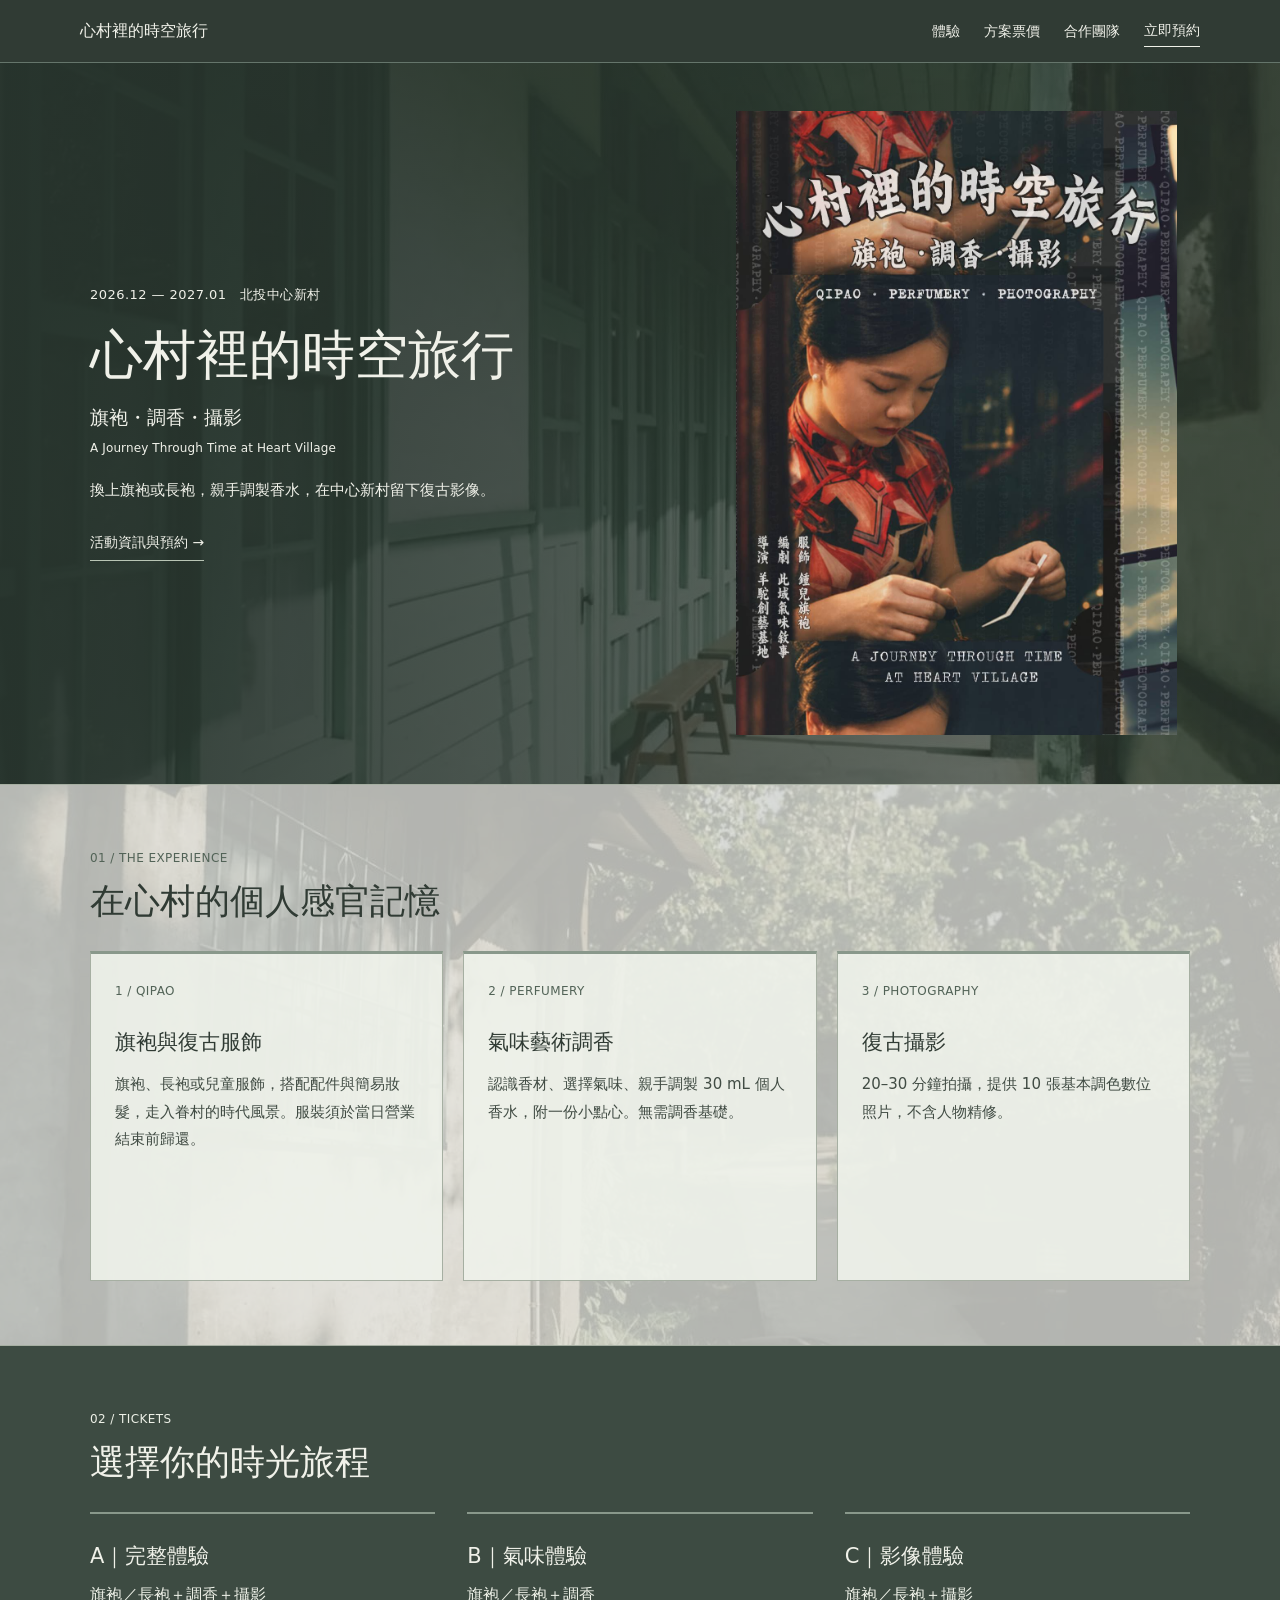
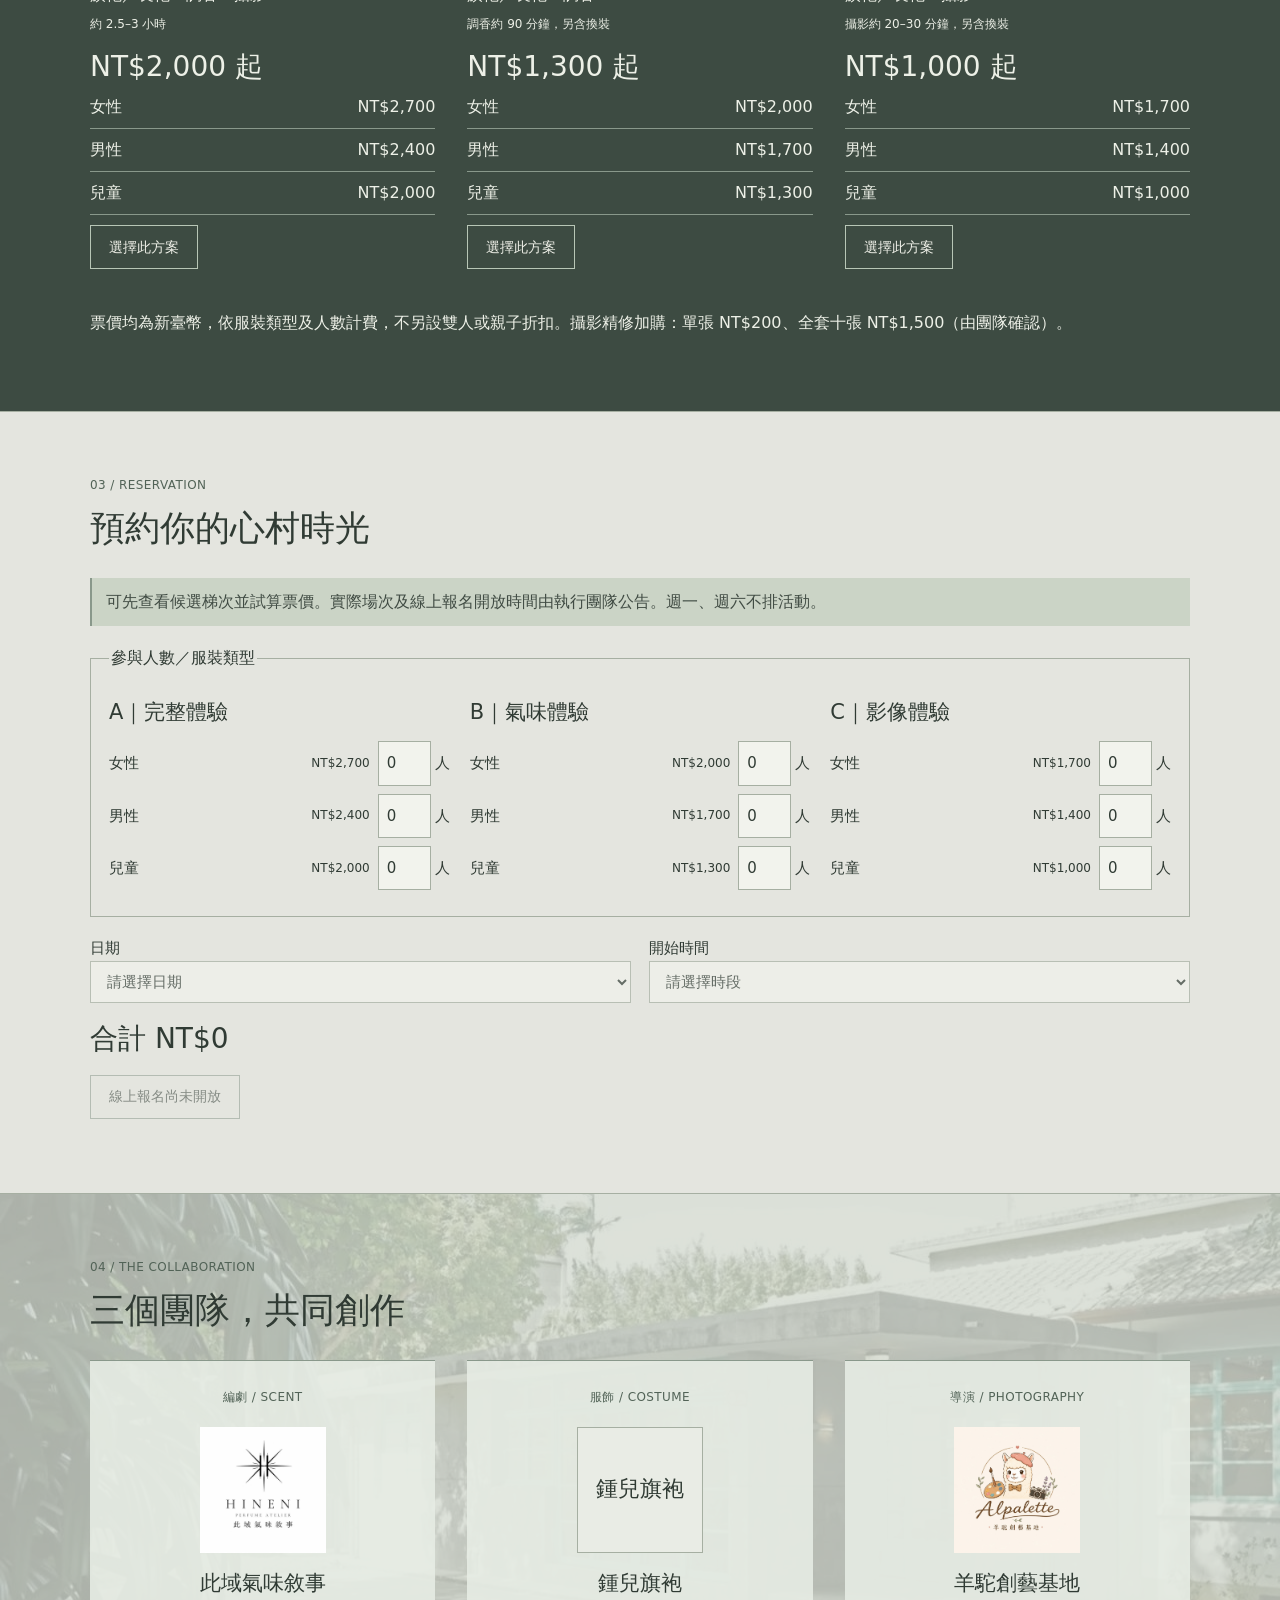
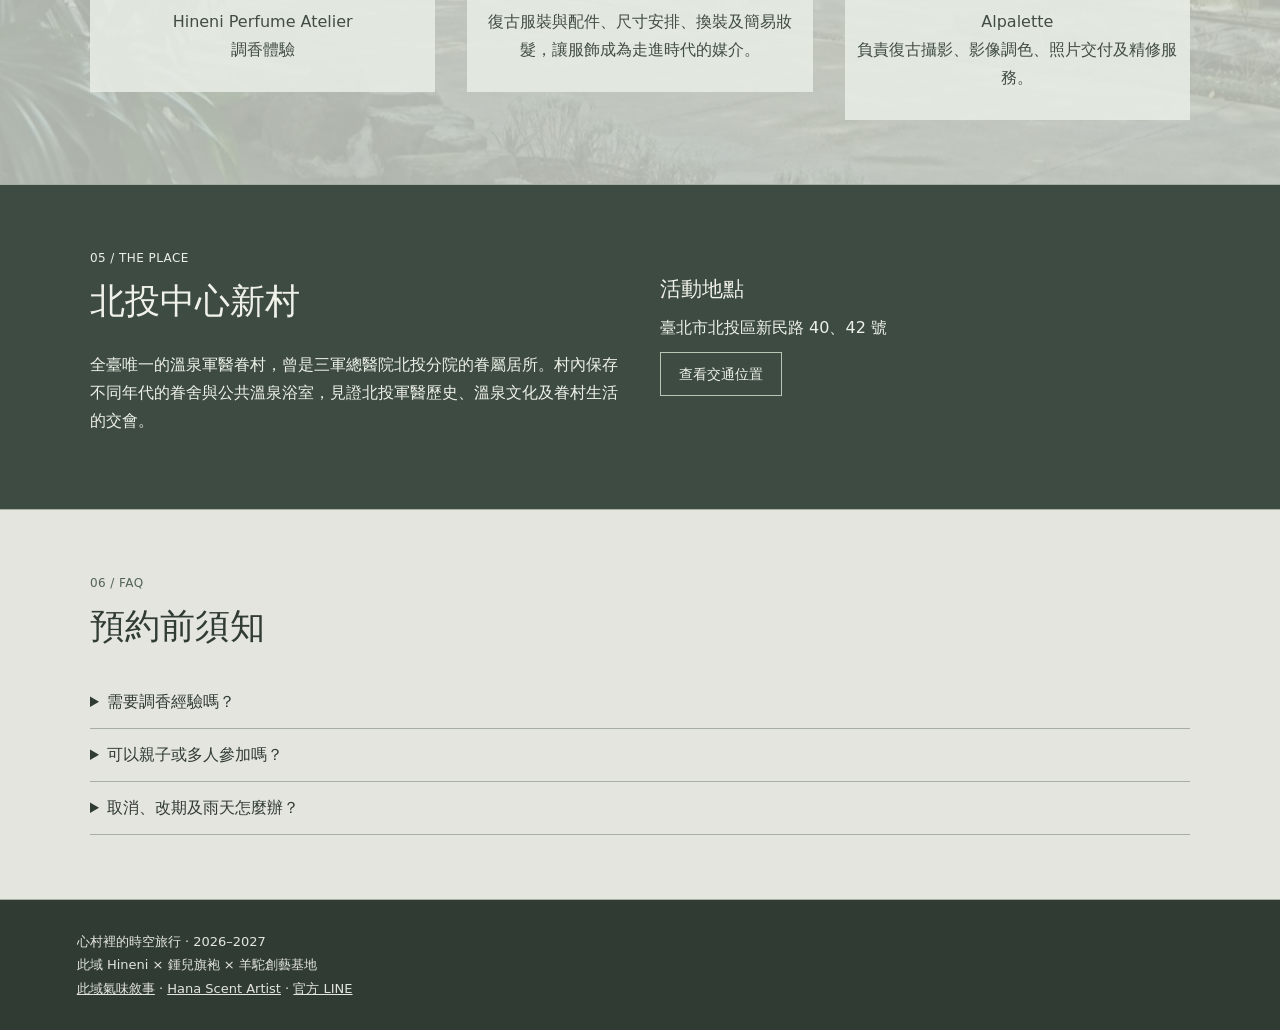
==== commit 96dfb449: "Distinguish numbered experiences from lettered ticket plans" ====
--- a/heart-village/index.html
+++ b/heart-village/index.html
@@ -100,8 +100,10 @@
 #partners .tile .wordmark{background:#e9ece5}
 @media(max-width:760px){.hero::before{background-position:30% center;opacity:.67}.hero::after{background:linear-gradient(180deg,rgba(39,52,45,.9) 0%,rgba(39,52,45,.68) 45%,rgba(39,52,45,.35) 100%)}#experience::before{background-position:30% center;opacity:.20}#partners::before{background-position:58% center;opacity:.19}#partners .tile{padding:12px 4px}}
 
+
+@media(max-width:760px){#experience .tile .num{font-size:clamp(8px,2.3vw,11px);white-space:normal;overflow-wrap:normal;word-break:normal;min-height:2.8em}#experience .tile h3{min-height:2.9em}}
 </style></head><body><nav><a class="event-name" href="#top">心村裡的時空旅行</a><div><a href="#experience">體驗</a><a href="#plans">方案票價</a><a href="#partners">合作團隊</a><a href="#booking">立即預約</a></div></nav><main id="top"><section class="hero"><div><div class="eyebrow">2026.12 — 2027.01　北投中心新村</div><h1>心村裡的時空旅行</h1><h3>旗袍・調香・攝影</h3><p class="english">A Journey Through Time at Heart Village</p><p>換上旗袍或長袍，親手調製香水，在中心新村留下復古影像。</p><a class="btn" href="#booking">活動資訊與預約 →</a></div><figure class="poster-frame"><img src="../poster.jpg" fetchpriority="high" width="1075" height="1522" alt="心村裡的時空旅行活動海報"></figure></section>
-<section id="experience"><div class="eyebrow">01 / THE EXPERIENCE</div><h2>在心村的個人感官記憶</h2><div class="grid"><article class="tile"><span class="num">01 / QIPAO</span><h3>旗袍與復古服飾</h3><p>旗袍、長袍或兒童服飾，搭配配件與簡易妝髮，走入眷村的時代風景。服裝須於當日營業結束前歸還。</p></article><article class="tile"><span class="num">02 / PERFUMERY</span><h3>氣味藝術調香</h3><p>認識香材、選擇氣味、親手調製 30 mL 個人香水，附一份小點心。無需調香基礎。</p></article><article class="tile"><span class="num">03 / PHOTOGRAPHY</span><h3>復古攝影</h3><p>20–30 分鐘拍攝，提供 10 張基本調色數位照片，不含人物精修。</p></article></div></section>
+<section id="experience"><div class="eyebrow">01 / THE EXPERIENCE</div><h2>在心村的個人感官記憶</h2><div class="grid"><article class="tile"><span class="num">1 / QIPAO</span><h3>旗袍與復古服飾</h3><p>旗袍、長袍或兒童服飾，搭配配件與簡易妝髮，走入眷村的時代風景。服裝須於當日營業結束前歸還。</p></article><article class="tile"><span class="num">2 / PERFUMERY</span><h3>氣味藝術調香</h3><p>認識香材、選擇氣味、親手調製 30 mL 個人香水，附一份小點心。無需調香基礎。</p></article><article class="tile"><span class="num">3 / PHOTOGRAPHY</span><h3>復古攝影</h3><p>20–30 分鐘拍攝，提供 10 張基本調色數位照片，不含人物精修。</p></article></div></section>
 <section id="plans" class="dark plans"><div class="eyebrow">02 / TICKETS</div><h2>選擇你的時光旅程</h2><div class="grid" id="cards"></div><p>票價均為新臺幣，依服裝類型及人數計費，不另設雙人或親子折扣。攝影精修加購：單張 NT$200、全套十張 NT$1,500（由團隊確認）。</p></section>
 <section id="booking"><div class="eyebrow">03 / RESERVATION</div><h2>預約你的心村時光</h2><p class="notice" id="booking-note" role="status">正在讀取梯次。</p>
 <form id="form">
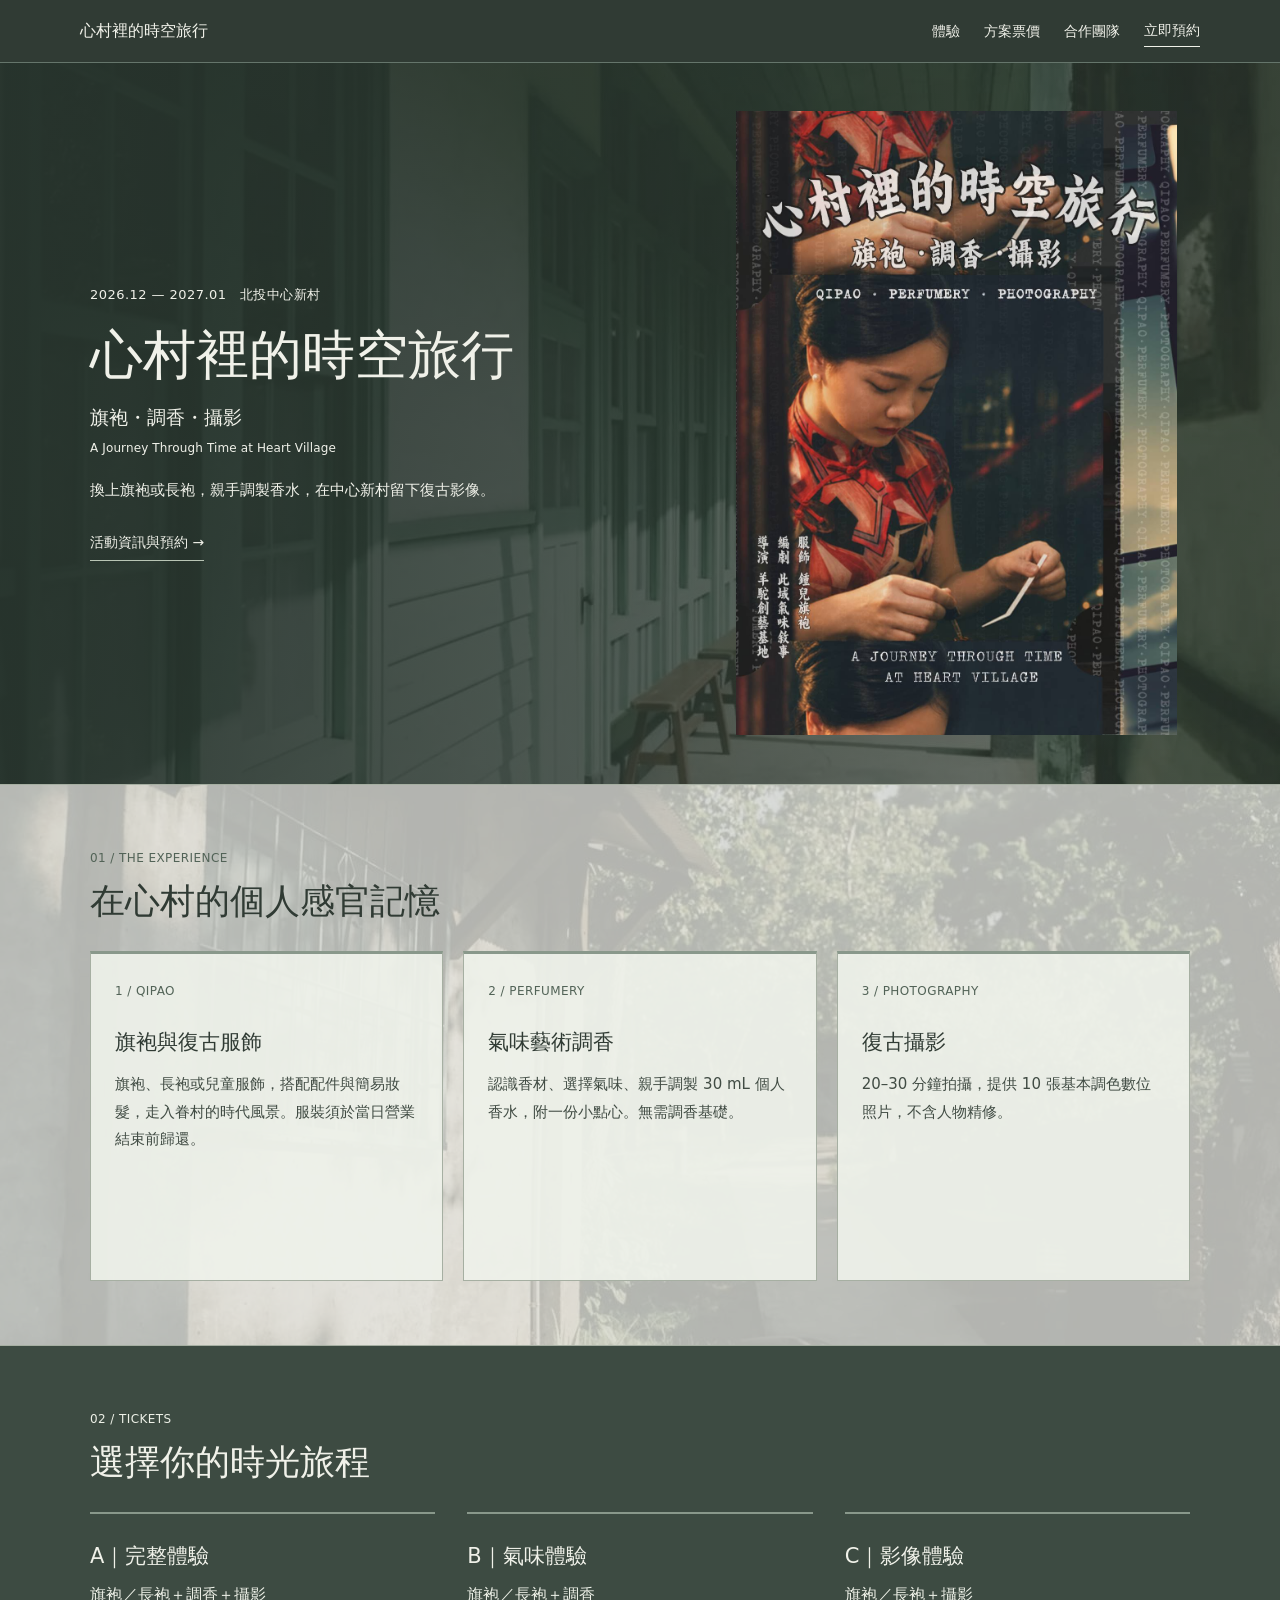
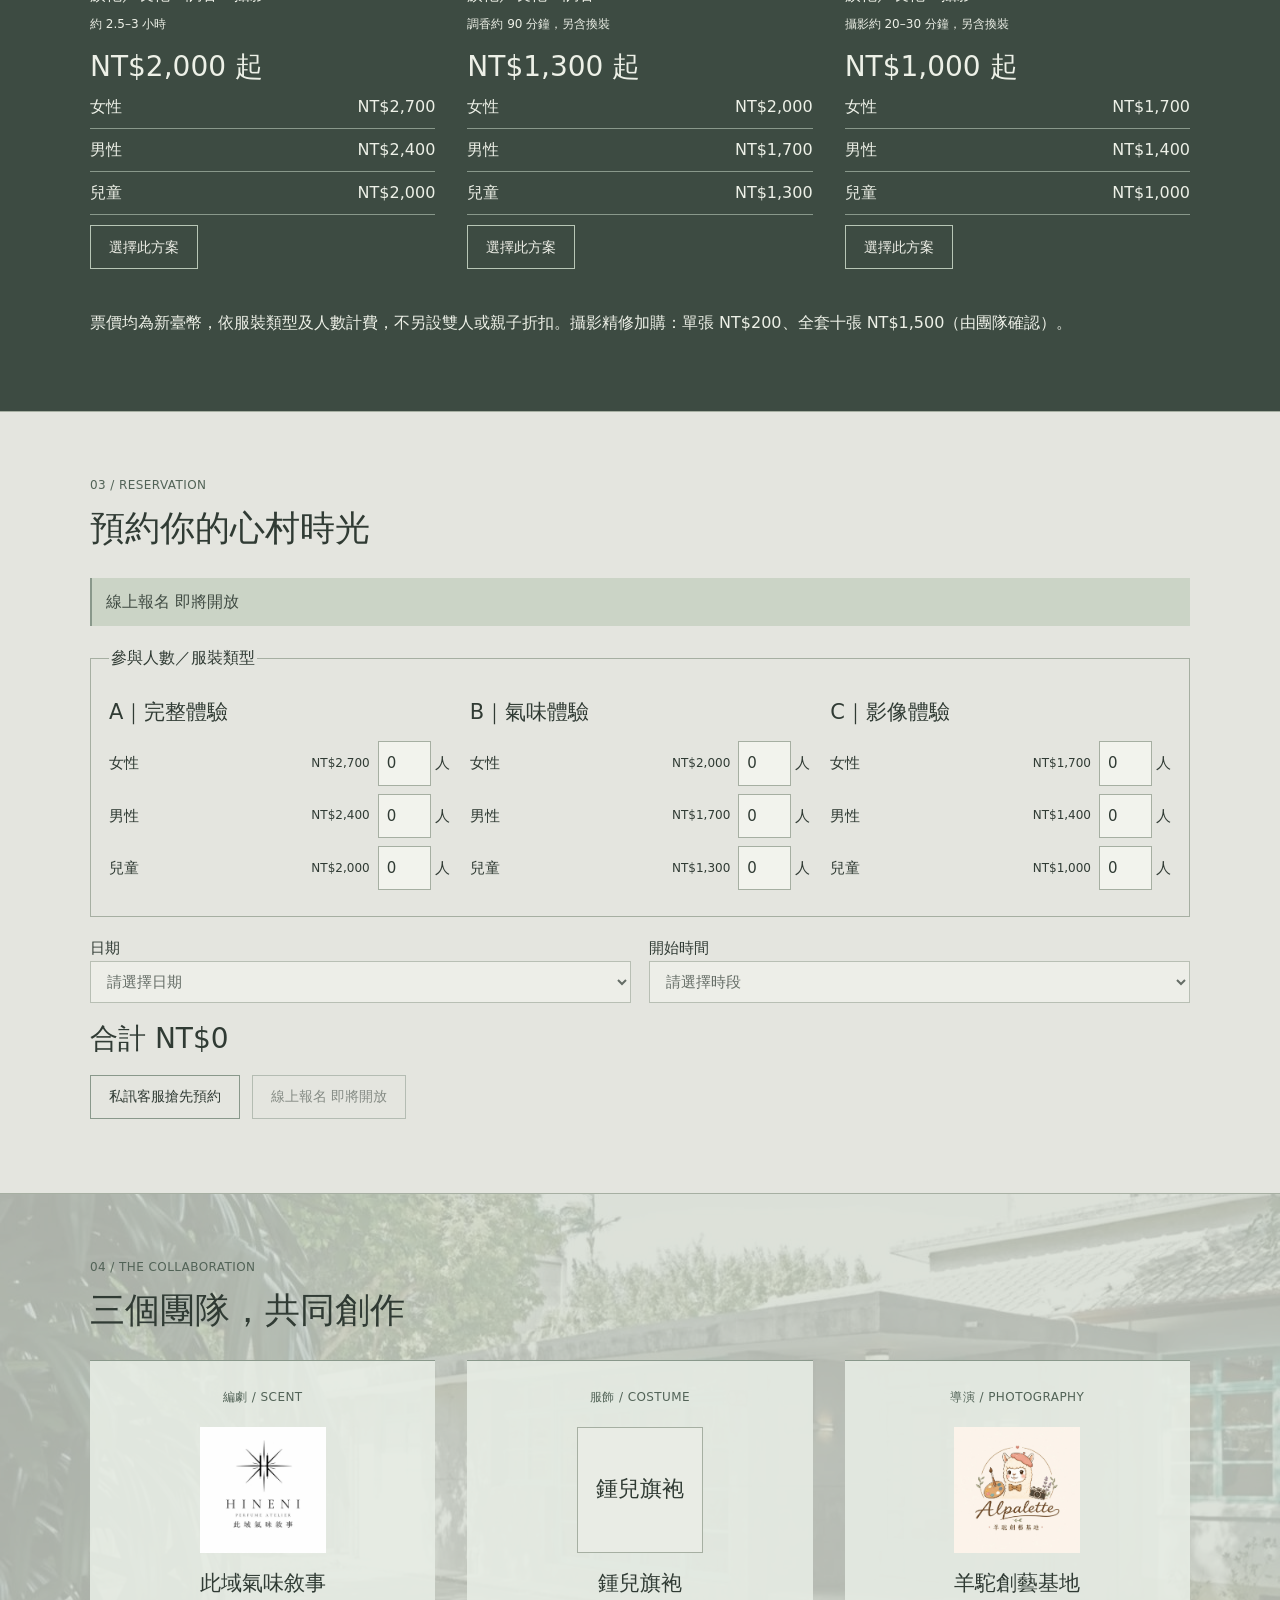
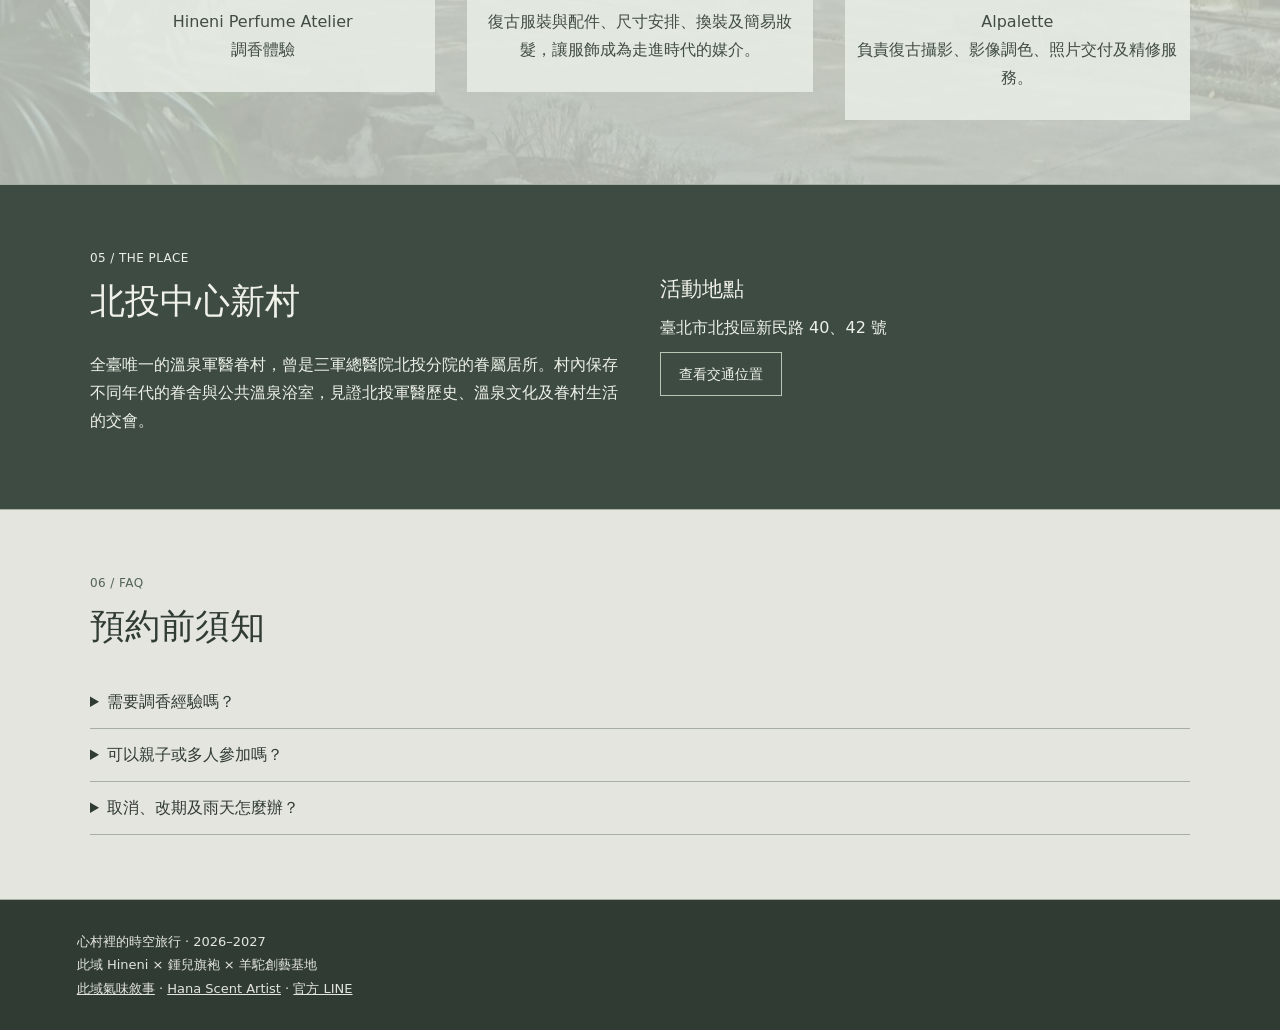
==== commit 1d167214: "Open LINE early reservations and pause online checkout" ====
--- a/heart-village/index.html
+++ b/heart-village/index.html
@@ -105,7 +105,7 @@
 </style></head><body><nav><a class="event-name" href="#top">心村裡的時空旅行</a><div><a href="#experience">體驗</a><a href="#plans">方案票價</a><a href="#partners">合作團隊</a><a href="#booking">立即預約</a></div></nav><main id="top"><section class="hero"><div><div class="eyebrow">2026.12 — 2027.01　北投中心新村</div><h1>心村裡的時空旅行</h1><h3>旗袍・調香・攝影</h3><p class="english">A Journey Through Time at Heart Village</p><p>換上旗袍或長袍，親手調製香水，在中心新村留下復古影像。</p><a class="btn" href="#booking">活動資訊與預約 →</a></div><figure class="poster-frame"><img src="../poster.jpg" fetchpriority="high" width="1075" height="1522" alt="心村裡的時空旅行活動海報"></figure></section>
 <section id="experience"><div class="eyebrow">01 / THE EXPERIENCE</div><h2>在心村的個人感官記憶</h2><div class="grid"><article class="tile"><span class="num">1 / QIPAO</span><h3>旗袍與復古服飾</h3><p>旗袍、長袍或兒童服飾，搭配配件與簡易妝髮，走入眷村的時代風景。服裝須於當日營業結束前歸還。</p></article><article class="tile"><span class="num">2 / PERFUMERY</span><h3>氣味藝術調香</h3><p>認識香材、選擇氣味、親手調製 30 mL 個人香水，附一份小點心。無需調香基礎。</p></article><article class="tile"><span class="num">3 / PHOTOGRAPHY</span><h3>復古攝影</h3><p>20–30 分鐘拍攝，提供 10 張基本調色數位照片，不含人物精修。</p></article></div></section>
 <section id="plans" class="dark plans"><div class="eyebrow">02 / TICKETS</div><h2>選擇你的時光旅程</h2><div class="grid" id="cards"></div><p>票價均為新臺幣，依服裝類型及人數計費，不另設雙人或親子折扣。攝影精修加購：單張 NT$200、全套十張 NT$1,500（由團隊確認）。</p></section>
-<section id="booking"><div class="eyebrow">03 / RESERVATION</div><h2>預約你的心村時光</h2><p class="notice" id="booking-note" role="status">正在讀取梯次。</p>
+<section id="booking"><div class="eyebrow">03 / RESERVATION</div><h2>預約你的心村時光</h2><p class="notice" id="booking-note" role="status">線上報名 即將開放</p>
 <form id="form">
 <fieldset><legend>參與人數／服裝類型</legend><div class="grid" id="quantities"></div></fieldset>
 <div class="formgrid booking-slots"><label>日期<select id="date" required disabled></select></label><label>開始時間<select id="time" required disabled></select></label></div>
@@ -113,7 +113,7 @@
 <ul id="lines" aria-label="訂單明細" aria-live="polite"></ul>
 <div class="total" id="total">NT$0</div>
 <div id="contact" class="formgrid" hidden><label>聯絡人<input id="name" maxlength="50" autocomplete="name"></label><label>聯絡 Email<input id="email" type="email" maxlength="100" autocomplete="email"></label></div>
-<button id="submit" type="submit" disabled>查看可選梯次</button>
+<div style="display:flex;flex-wrap:wrap;align-items:center;gap:12px;margin-top:16px"><a class="btn" href="https://lin.ee/QvDGM79" target="_blank" rel="noopener noreferrer">私訊客服搶先預約</a><button id="submit" type="submit" disabled>線上報名 即將開放</button></div>
 <p id="result" role="status" tabindex="-1"></p>
 <div id="order-actions" hidden><button id="check-order" type="button">重新查詢訂單</button> <button id="pay-order" type="button" hidden>繼續測試結帳</button> <button id="cancel-order" type="button" hidden>取消此筆預約</button></div>
 </form></section>
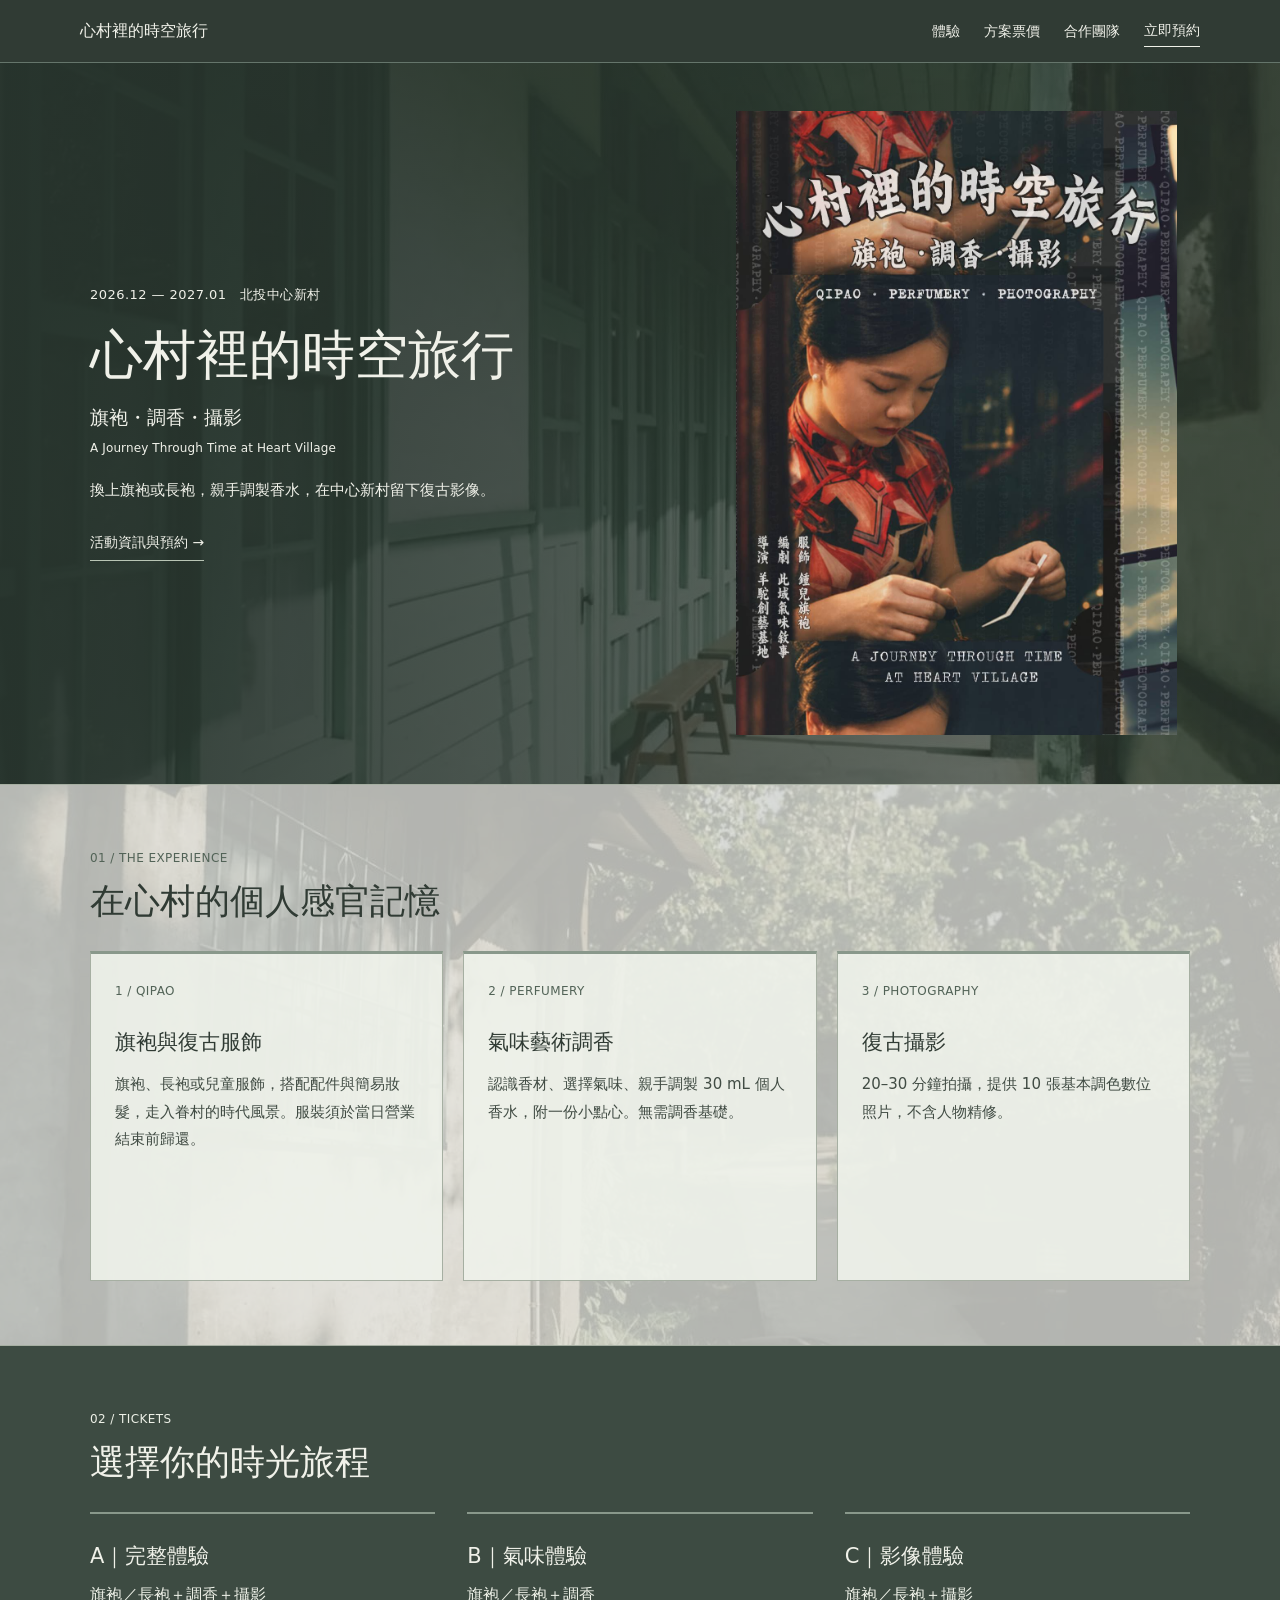
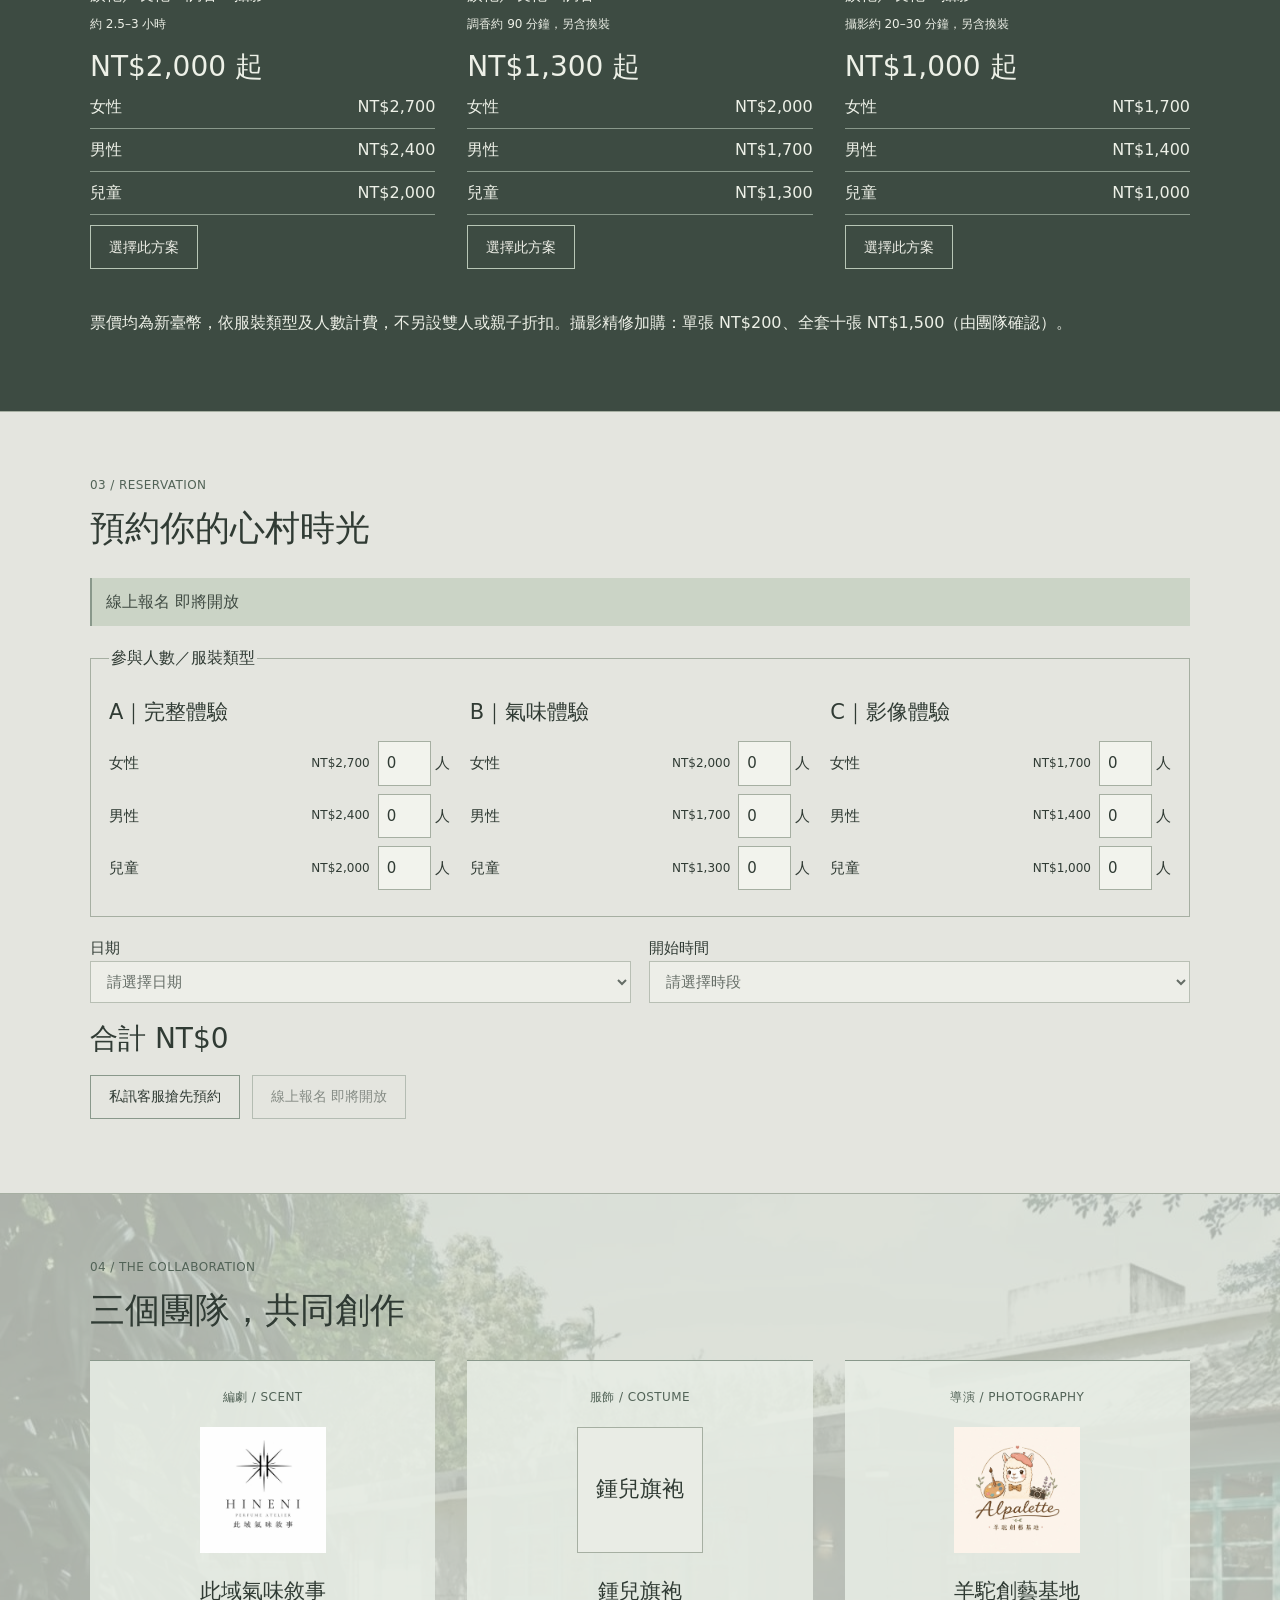
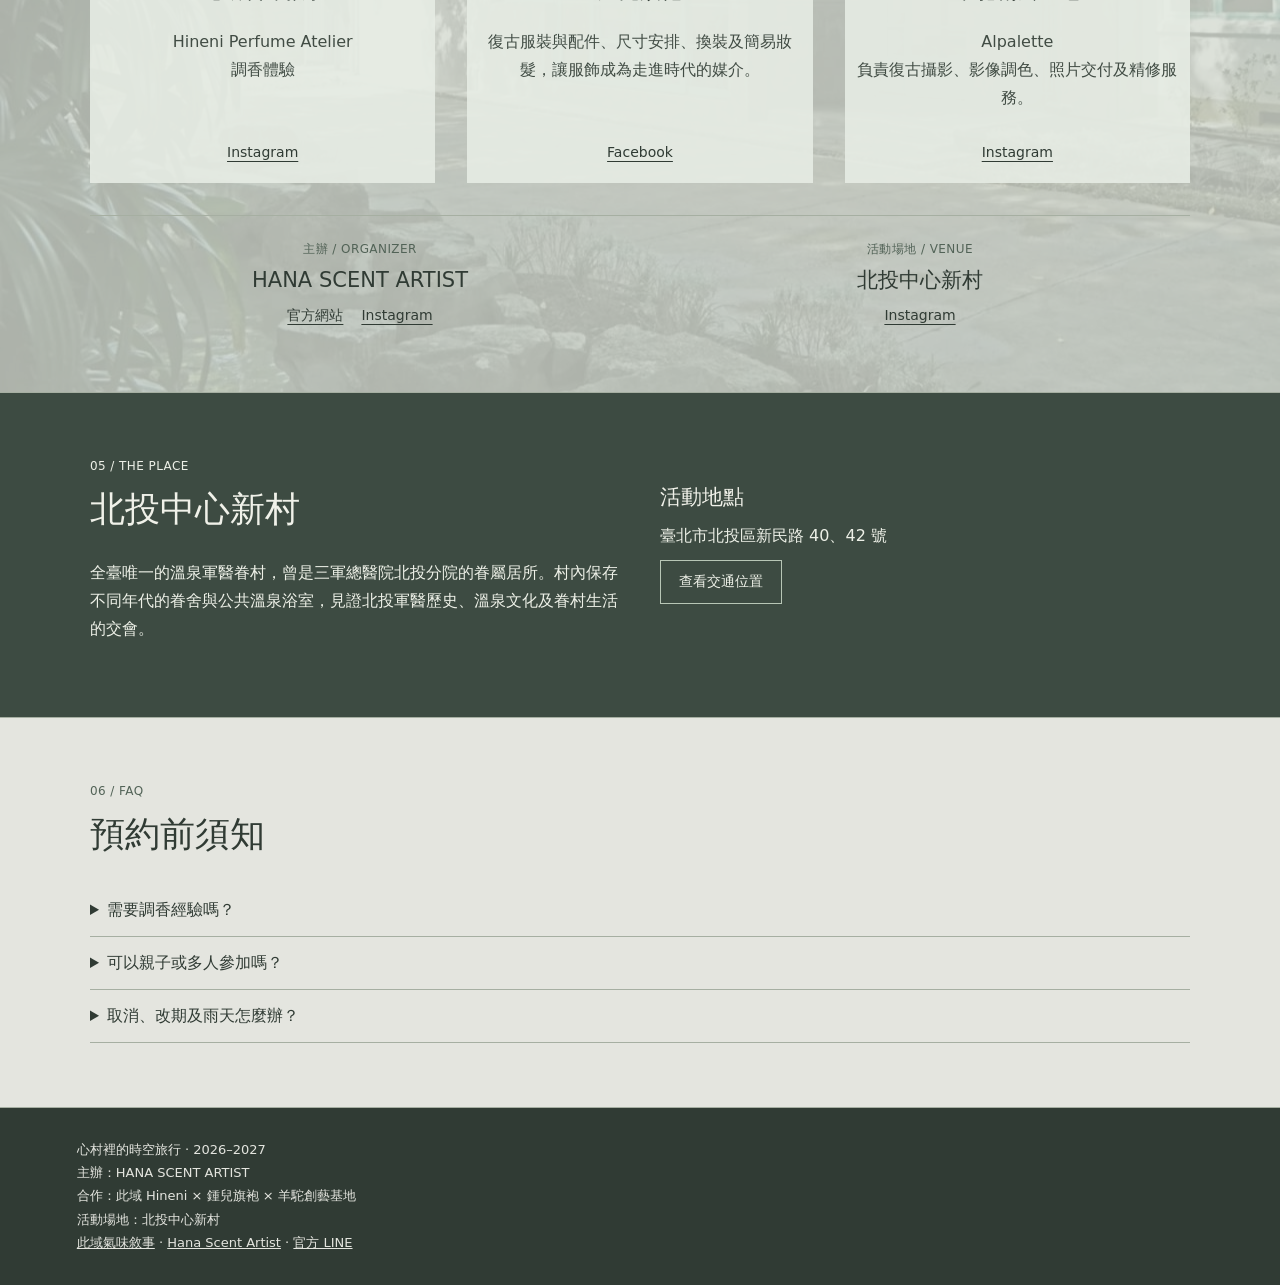
==== commit 60c12d17: "Equalize partner cards and add social links, organizer and venue credits" ====
--- a/heart-village/index.html
+++ b/heart-village/index.html
@@ -102,6 +102,8 @@
 
 
 @media(max-width:760px){#experience .tile .num{font-size:clamp(8px,2.3vw,11px);white-space:normal;overflow-wrap:normal;word-break:normal;min-height:2.8em}#experience .tile h3{min-height:2.9em}}
+
+#partners .grid{align-items:stretch;grid-auto-rows:1fr}#partners .tile{display:flex;flex-direction:column;align-items:center;height:100%}#partners .tile h3{min-height:1.5em}#partners .tile p{flex:1}#partners .social-links{display:flex;flex-wrap:wrap;justify-content:center;gap:8px 18px;margin-top:18px}#partners .social-links a{font-size:14px;text-underline-offset:4px;color:var(--ink)}#partners .event-credits{display:grid;grid-template-columns:repeat(2,minmax(0,1fr));gap:20px;margin-top:32px;border-top:1px solid var(--line);padding-top:24px;text-align:center}#partners .event-credits h3{margin:8px 0}#partners .event-credits .social-links{margin-top:8px}@media(max-width:760px){#partners .social-links a{font-size:11px}#partners .social-links{gap:6px;margin-top:12px}#partners .event-credits{gap:12px;margin-top:24px}#partners .event-credits h3{font-size:15px}#partners .event-credits .num{font-size:10px}}
 </style></head><body><nav><a class="event-name" href="#top">心村裡的時空旅行</a><div><a href="#experience">體驗</a><a href="#plans">方案票價</a><a href="#partners">合作團隊</a><a href="#booking">立即預約</a></div></nav><main id="top"><section class="hero"><div><div class="eyebrow">2026.12 — 2027.01　北投中心新村</div><h1>心村裡的時空旅行</h1><h3>旗袍・調香・攝影</h3><p class="english">A Journey Through Time at Heart Village</p><p>換上旗袍或長袍，親手調製香水，在中心新村留下復古影像。</p><a class="btn" href="#booking">活動資訊與預約 →</a></div><figure class="poster-frame"><img src="../poster.jpg" fetchpriority="high" width="1075" height="1522" alt="心村裡的時空旅行活動海報"></figure></section>
 <section id="experience"><div class="eyebrow">01 / THE EXPERIENCE</div><h2>在心村的個人感官記憶</h2><div class="grid"><article class="tile"><span class="num">1 / QIPAO</span><h3>旗袍與復古服飾</h3><p>旗袍、長袍或兒童服飾，搭配配件與簡易妝髮，走入眷村的時代風景。服裝須於當日營業結束前歸還。</p></article><article class="tile"><span class="num">2 / PERFUMERY</span><h3>氣味藝術調香</h3><p>認識香材、選擇氣味、親手調製 30 mL 個人香水，附一份小點心。無需調香基礎。</p></article><article class="tile"><span class="num">3 / PHOTOGRAPHY</span><h3>復古攝影</h3><p>20–30 分鐘拍攝，提供 10 張基本調色數位照片，不含人物精修。</p></article></div></section>
 <section id="plans" class="dark plans"><div class="eyebrow">02 / TICKETS</div><h2>選擇你的時光旅程</h2><div class="grid" id="cards"></div><p>票價均為新臺幣，依服裝類型及人數計費，不另設雙人或親子折扣。攝影精修加購：單張 NT$200、全套十張 NT$1,500（由團隊確認）。</p></section>
@@ -117,5 +119,5 @@
 <p id="result" role="status" tabindex="-1"></p>
 <div id="order-actions" hidden><button id="check-order" type="button">重新查詢訂單</button> <button id="pay-order" type="button" hidden>繼續測試結帳</button> <button id="cancel-order" type="button" hidden>取消此筆預約</button></div>
 </form></section>
-<section id="partners" class="partners"><div class="eyebrow">04 / THE COLLABORATION</div><h2>三個團隊，共同創作</h2><div class="grid"><article class="tile" data-partner="hineni"><span class="num">編劇 / SCENT</span><img src="../hineni.jpg" alt="此域 Hineni 標誌"><h3>此域氣味敘事</h3><p>Hineni Perfume Atelier<br>調香體驗</p></article><article class="tile" data-partner="qipao"><span class="num">服飾 / COSTUME</span><div class="wordmark" aria-label="鍾兒旗袍文字名稱，非標誌">鍾兒旗袍</div><h3>鍾兒旗袍</h3><p>復古服裝與配件、尺寸安排、換裝及簡易妝髮，讓服飾成為走進時代的媒介。</p></article><article class="tile" data-partner="photo"><span class="num">導演 / PHOTOGRAPHY</span><img src="../alpalette.jpg" alt="羊駝創藝基地標誌"><h3>羊駝創藝基地</h3><p>Alpalette<br>負責復古攝影、影像調色、照片交付及精修服務。</p></article></div></section>
-<section class="dark" id="village"><div class="eyebrow">05 / THE PLACE</div><div class="split"><div><h2>北投中心新村</h2><p>全臺唯一的溫泉軍醫眷村，曾是三軍總醫院北投分院的眷屬居所。村內保存不同年代的眷舍與公共溫泉浴室，見證北投軍醫歷史、溫泉文化及眷村生活的交會。</p></div><div><h3>活動地點</h3><p>臺北市北投區新民路 40、42 號</p><a class="btn" href="https://www.google.com/maps/search/?api=1&query=北投中心新村" target="_blank" rel="noopener">查看交通位置</a></div></div></section><section><div class="eyebrow">06 / FAQ</div><h2>預約前須知</h2><details><summary>需要調香經驗嗎？</summary><p>不需要，將由調香團隊引導。</p></details><details><summary>可以親子或多人參加嗎？</summary><p>可以提出申請，兒童適用年齡、共同拍攝方式與可接待人數由團隊確認。</p></details><details><summary>取消、改期及雨天怎麼辦？</summary><p>正式收款、取消退款、改期、雨天安排及照片交付時間須由執行團隊確認後公告。</p></details></section></main><footer>心村裡的時空旅行 · 2026–2027<br>此域 Hineni × 鍾兒旗袍 × 羊駝創藝基地<br><a href="https://hineni.hanascent.com/">此域氣味敘事</a> · <a href="https://hanascent.com/">Hana Scent Artist</a> · <a href="https://lin.ee/QvDGM79">官方 LINE</a></footer><script type="module" src="../booking.mjs"></script></body></html>
+<section id="partners" class="partners"><div class="eyebrow">04 / THE COLLABORATION</div><h2>三個團隊，共同創作</h2><div class="grid"><article class="tile" data-partner="hineni"><span class="num">編劇 / SCENT</span><img src="../hineni.jpg" alt="此域 Hineni 標誌"><h3>此域氣味敘事</h3><p>Hineni Perfume Atelier<br>調香體驗</p><div class="social-links"><a href="https://www.instagram.com/hineni_space/" target="_blank" rel="noopener noreferrer">Instagram</a></div></article><article class="tile" data-partner="qipao"><span class="num">服飾 / COSTUME</span><div class="wordmark" aria-label="鍾兒旗袍文字名稱，非標誌">鍾兒旗袍</div><h3>鍾兒旗袍</h3><p>復古服裝與配件、尺寸安排、換裝及簡易妝髮，讓服飾成為走進時代的媒介。</p><div class="social-links"><a href="https://www.facebook.com/yoko660731/" target="_blank" rel="noopener noreferrer">Facebook</a></div></article><article class="tile" data-partner="photo"><span class="num">導演 / PHOTOGRAPHY</span><img src="../alpalette.jpg" alt="羊駝創藝基地標誌"><h3>羊駝創藝基地</h3><p>Alpalette<br>負責復古攝影、影像調色、照片交付及精修服務。</p><div class="social-links"><a href="https://www.instagram.com/alpalette_tw/" target="_blank" rel="noopener noreferrer">Instagram</a></div></article></div><div class="event-credits"><div><span class="num">主辦 / ORGANIZER</span><h3>HANA SCENT ARTIST</h3><div class="social-links"><a href="https://hanascent.com/" target="_blank" rel="noopener noreferrer">官方網站</a><a href="https://www.instagram.com/hanas.scent/" target="_blank" rel="noopener noreferrer">Instagram</a></div></div><div><span class="num">活動場地 / VENUE</span><h3>北投中心新村</h3><div class="social-links"><a href="https://www.instagram.com/beitouheartvillage/" target="_blank" rel="noopener noreferrer">Instagram</a></div></div></div></section>
+<section class="dark" id="village"><div class="eyebrow">05 / THE PLACE</div><div class="split"><div><h2>北投中心新村</h2><p>全臺唯一的溫泉軍醫眷村，曾是三軍總醫院北投分院的眷屬居所。村內保存不同年代的眷舍與公共溫泉浴室，見證北投軍醫歷史、溫泉文化及眷村生活的交會。</p></div><div><h3>活動地點</h3><p>臺北市北投區新民路 40、42 號</p><a class="btn" href="https://www.google.com/maps/search/?api=1&query=北投中心新村" target="_blank" rel="noopener">查看交通位置</a></div></div></section><section><div class="eyebrow">06 / FAQ</div><h2>預約前須知</h2><details><summary>需要調香經驗嗎？</summary><p>不需要，將由調香團隊引導。</p></details><details><summary>可以親子或多人參加嗎？</summary><p>可以提出申請，兒童適用年齡、共同拍攝方式與可接待人數由團隊確認。</p></details><details><summary>取消、改期及雨天怎麼辦？</summary><p>正式收款、取消退款、改期、雨天安排及照片交付時間須由執行團隊確認後公告。</p></details></section></main><footer>心村裡的時空旅行 · 2026–2027<br>主辦：HANA SCENT ARTIST<br>合作：此域 Hineni × 鍾兒旗袍 × 羊駝創藝基地<br>活動場地：北投中心新村<br><a href="https://hineni.hanascent.com/">此域氣味敘事</a> · <a href="https://hanascent.com/">Hana Scent Artist</a> · <a href="https://lin.ee/QvDGM79">官方 LINE</a></footer><script type="module" src="../booking.mjs"></script></body></html>
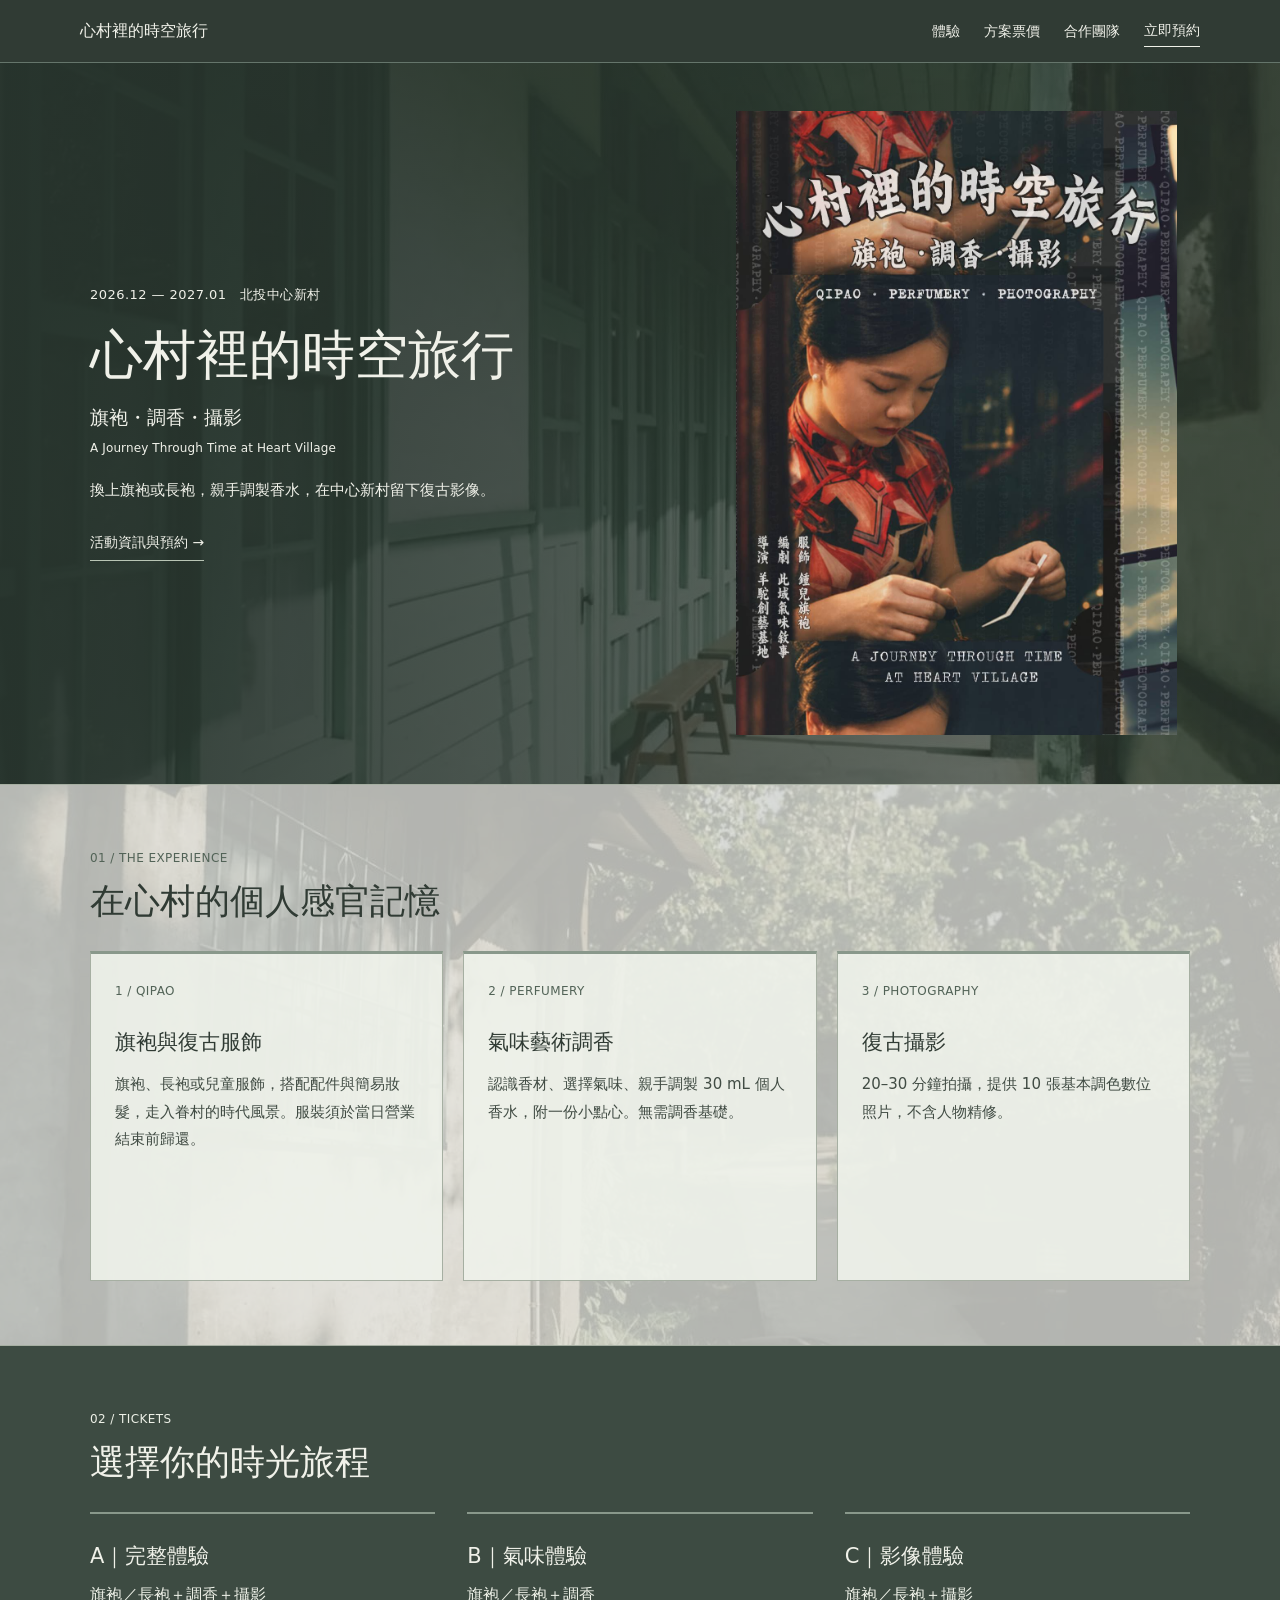
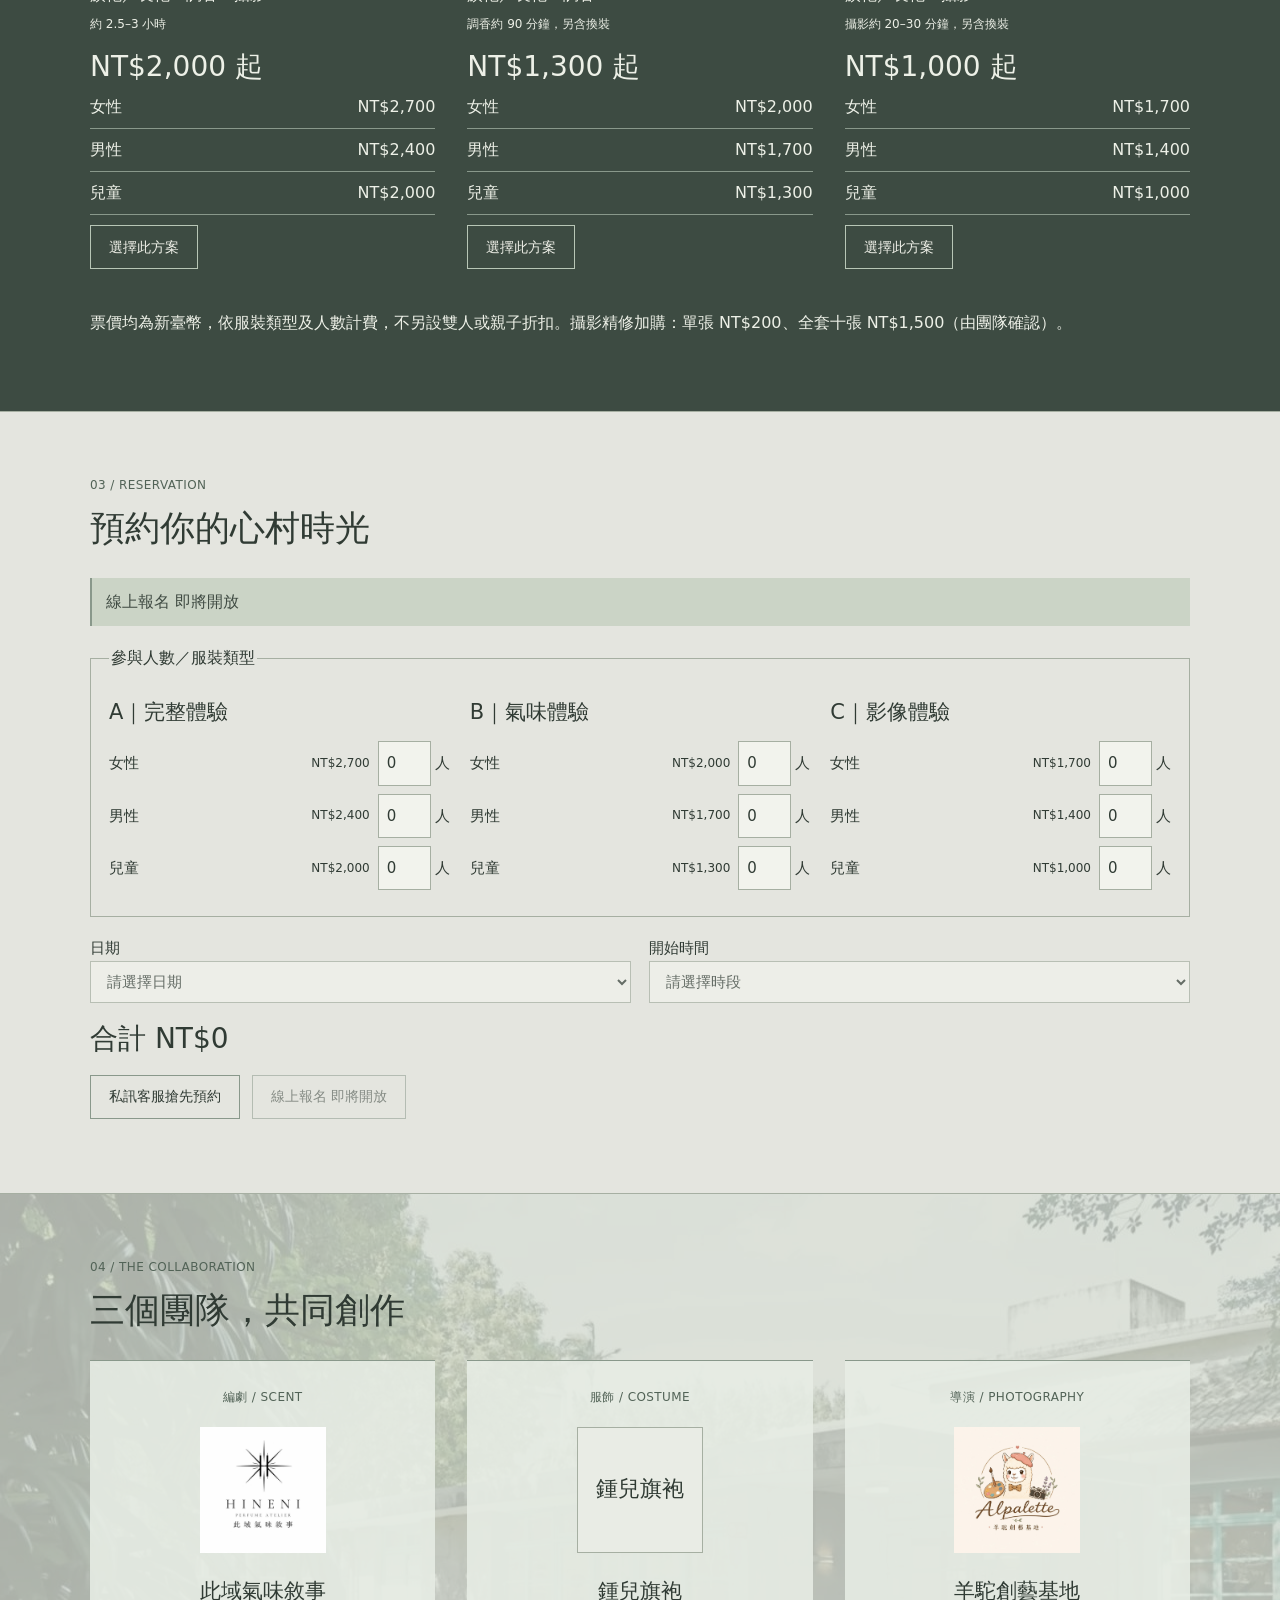
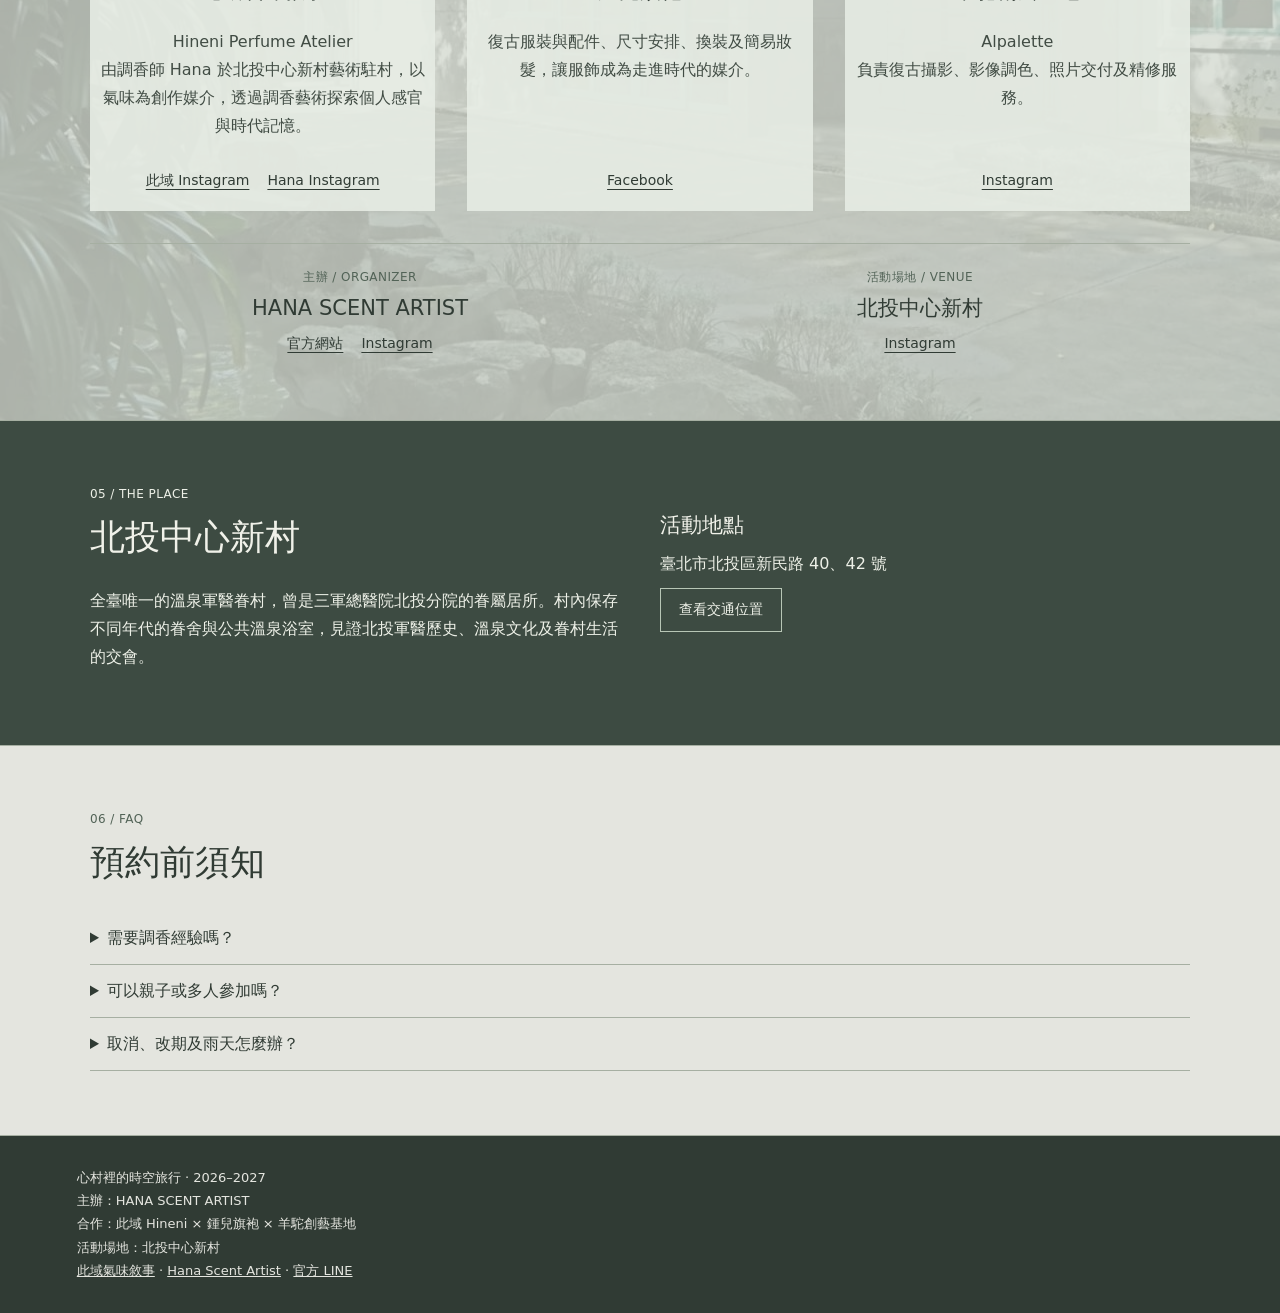
==== commit ef0e82c0: "Add Hineni artist residency introduction and both Instagram links" ====
--- a/heart-village/index.html
+++ b/heart-village/index.html
@@ -119,5 +119,5 @@
 <p id="result" role="status" tabindex="-1"></p>
 <div id="order-actions" hidden><button id="check-order" type="button">重新查詢訂單</button> <button id="pay-order" type="button" hidden>繼續測試結帳</button> <button id="cancel-order" type="button" hidden>取消此筆預約</button></div>
 </form></section>
-<section id="partners" class="partners"><div class="eyebrow">04 / THE COLLABORATION</div><h2>三個團隊，共同創作</h2><div class="grid"><article class="tile" data-partner="hineni"><span class="num">編劇 / SCENT</span><img src="../hineni.jpg" alt="此域 Hineni 標誌"><h3>此域氣味敘事</h3><p>Hineni Perfume Atelier<br>調香體驗</p><div class="social-links"><a href="https://www.instagram.com/hineni_space/" target="_blank" rel="noopener noreferrer">Instagram</a></div></article><article class="tile" data-partner="qipao"><span class="num">服飾 / COSTUME</span><div class="wordmark" aria-label="鍾兒旗袍文字名稱，非標誌">鍾兒旗袍</div><h3>鍾兒旗袍</h3><p>復古服裝與配件、尺寸安排、換裝及簡易妝髮，讓服飾成為走進時代的媒介。</p><div class="social-links"><a href="https://www.facebook.com/yoko660731/" target="_blank" rel="noopener noreferrer">Facebook</a></div></article><article class="tile" data-partner="photo"><span class="num">導演 / PHOTOGRAPHY</span><img src="../alpalette.jpg" alt="羊駝創藝基地標誌"><h3>羊駝創藝基地</h3><p>Alpalette<br>負責復古攝影、影像調色、照片交付及精修服務。</p><div class="social-links"><a href="https://www.instagram.com/alpalette_tw/" target="_blank" rel="noopener noreferrer">Instagram</a></div></article></div><div class="event-credits"><div><span class="num">主辦 / ORGANIZER</span><h3>HANA SCENT ARTIST</h3><div class="social-links"><a href="https://hanascent.com/" target="_blank" rel="noopener noreferrer">官方網站</a><a href="https://www.instagram.com/hanas.scent/" target="_blank" rel="noopener noreferrer">Instagram</a></div></div><div><span class="num">活動場地 / VENUE</span><h3>北投中心新村</h3><div class="social-links"><a href="https://www.instagram.com/beitouheartvillage/" target="_blank" rel="noopener noreferrer">Instagram</a></div></div></div></section>
+<section id="partners" class="partners"><div class="eyebrow">04 / THE COLLABORATION</div><h2>三個團隊，共同創作</h2><div class="grid"><article class="tile" data-partner="hineni"><span class="num">編劇 / SCENT</span><img src="../hineni.jpg" alt="此域 Hineni 標誌"><h3>此域氣味敘事</h3><p>Hineni Perfume Atelier<br>由調香師 Hana 於北投中心新村藝術駐村，以氣味為創作媒介，透過調香藝術探索個人感官與時代記憶。</p><div class="social-links"><a href="https://www.instagram.com/hineni_space/" target="_blank" rel="noopener noreferrer">此域 Instagram</a><a href="https://www.instagram.com/hanas.scent/" target="_blank" rel="noopener noreferrer">Hana Instagram</a></div></article><article class="tile" data-partner="qipao"><span class="num">服飾 / COSTUME</span><div class="wordmark" aria-label="鍾兒旗袍文字名稱，非標誌">鍾兒旗袍</div><h3>鍾兒旗袍</h3><p>復古服裝與配件、尺寸安排、換裝及簡易妝髮，讓服飾成為走進時代的媒介。</p><div class="social-links"><a href="https://www.facebook.com/yoko660731/" target="_blank" rel="noopener noreferrer">Facebook</a></div></article><article class="tile" data-partner="photo"><span class="num">導演 / PHOTOGRAPHY</span><img src="../alpalette.jpg" alt="羊駝創藝基地標誌"><h3>羊駝創藝基地</h3><p>Alpalette<br>負責復古攝影、影像調色、照片交付及精修服務。</p><div class="social-links"><a href="https://www.instagram.com/alpalette_tw/" target="_blank" rel="noopener noreferrer">Instagram</a></div></article></div><div class="event-credits"><div><span class="num">主辦 / ORGANIZER</span><h3>HANA SCENT ARTIST</h3><div class="social-links"><a href="https://hanascent.com/" target="_blank" rel="noopener noreferrer">官方網站</a><a href="https://www.instagram.com/hanas.scent/" target="_blank" rel="noopener noreferrer">Instagram</a></div></div><div><span class="num">活動場地 / VENUE</span><h3>北投中心新村</h3><div class="social-links"><a href="https://www.instagram.com/beitouheartvillage/" target="_blank" rel="noopener noreferrer">Instagram</a></div></div></div></section>
 <section class="dark" id="village"><div class="eyebrow">05 / THE PLACE</div><div class="split"><div><h2>北投中心新村</h2><p>全臺唯一的溫泉軍醫眷村，曾是三軍總醫院北投分院的眷屬居所。村內保存不同年代的眷舍與公共溫泉浴室，見證北投軍醫歷史、溫泉文化及眷村生活的交會。</p></div><div><h3>活動地點</h3><p>臺北市北投區新民路 40、42 號</p><a class="btn" href="https://www.google.com/maps/search/?api=1&query=北投中心新村" target="_blank" rel="noopener">查看交通位置</a></div></div></section><section><div class="eyebrow">06 / FAQ</div><h2>預約前須知</h2><details><summary>需要調香經驗嗎？</summary><p>不需要，將由調香團隊引導。</p></details><details><summary>可以親子或多人參加嗎？</summary><p>可以提出申請，兒童適用年齡、共同拍攝方式與可接待人數由團隊確認。</p></details><details><summary>取消、改期及雨天怎麼辦？</summary><p>正式收款、取消退款、改期、雨天安排及照片交付時間須由執行團隊確認後公告。</p></details></section></main><footer>心村裡的時空旅行 · 2026–2027<br>主辦：HANA SCENT ARTIST<br>合作：此域 Hineni × 鍾兒旗袍 × 羊駝創藝基地<br>活動場地：北投中心新村<br><a href="https://hineni.hanascent.com/">此域氣味敘事</a> · <a href="https://hanascent.com/">Hana Scent Artist</a> · <a href="https://lin.ee/QvDGM79">官方 LINE</a></footer><script type="module" src="../booking.mjs"></script></body></html>
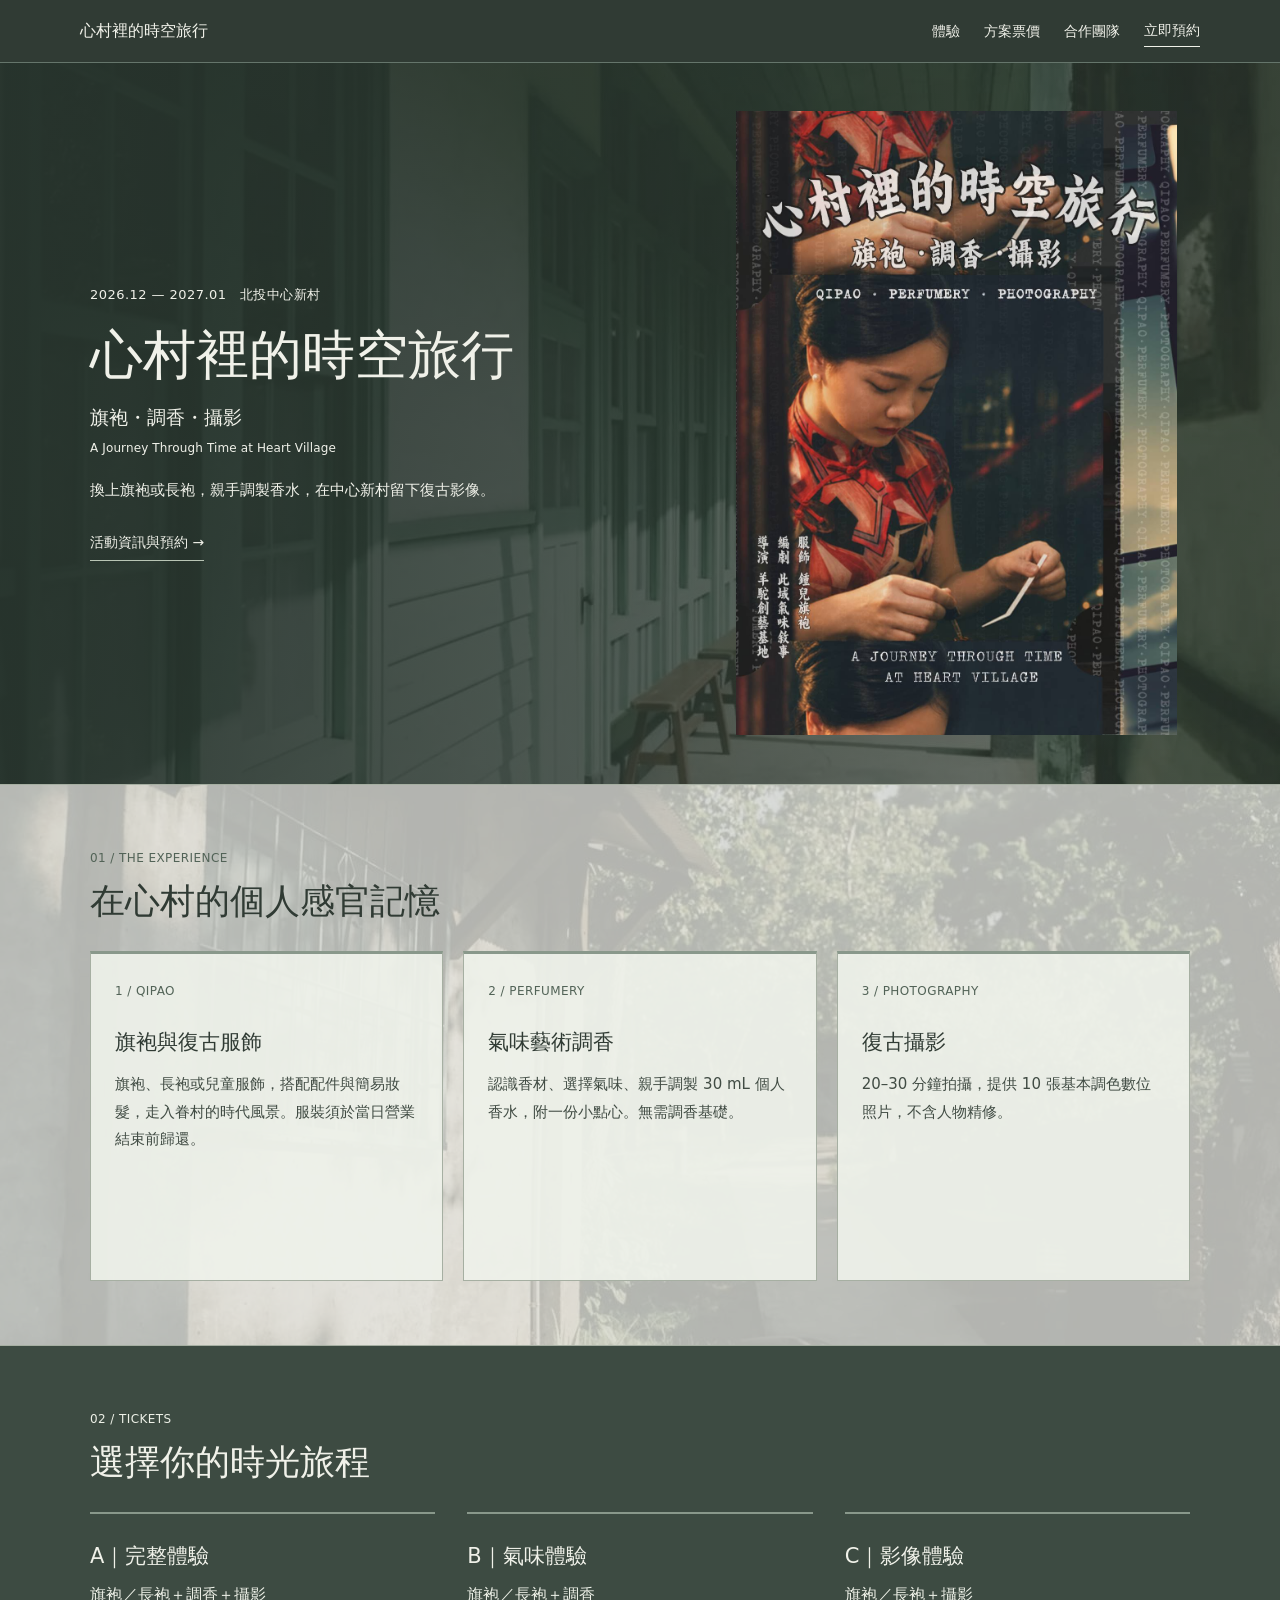
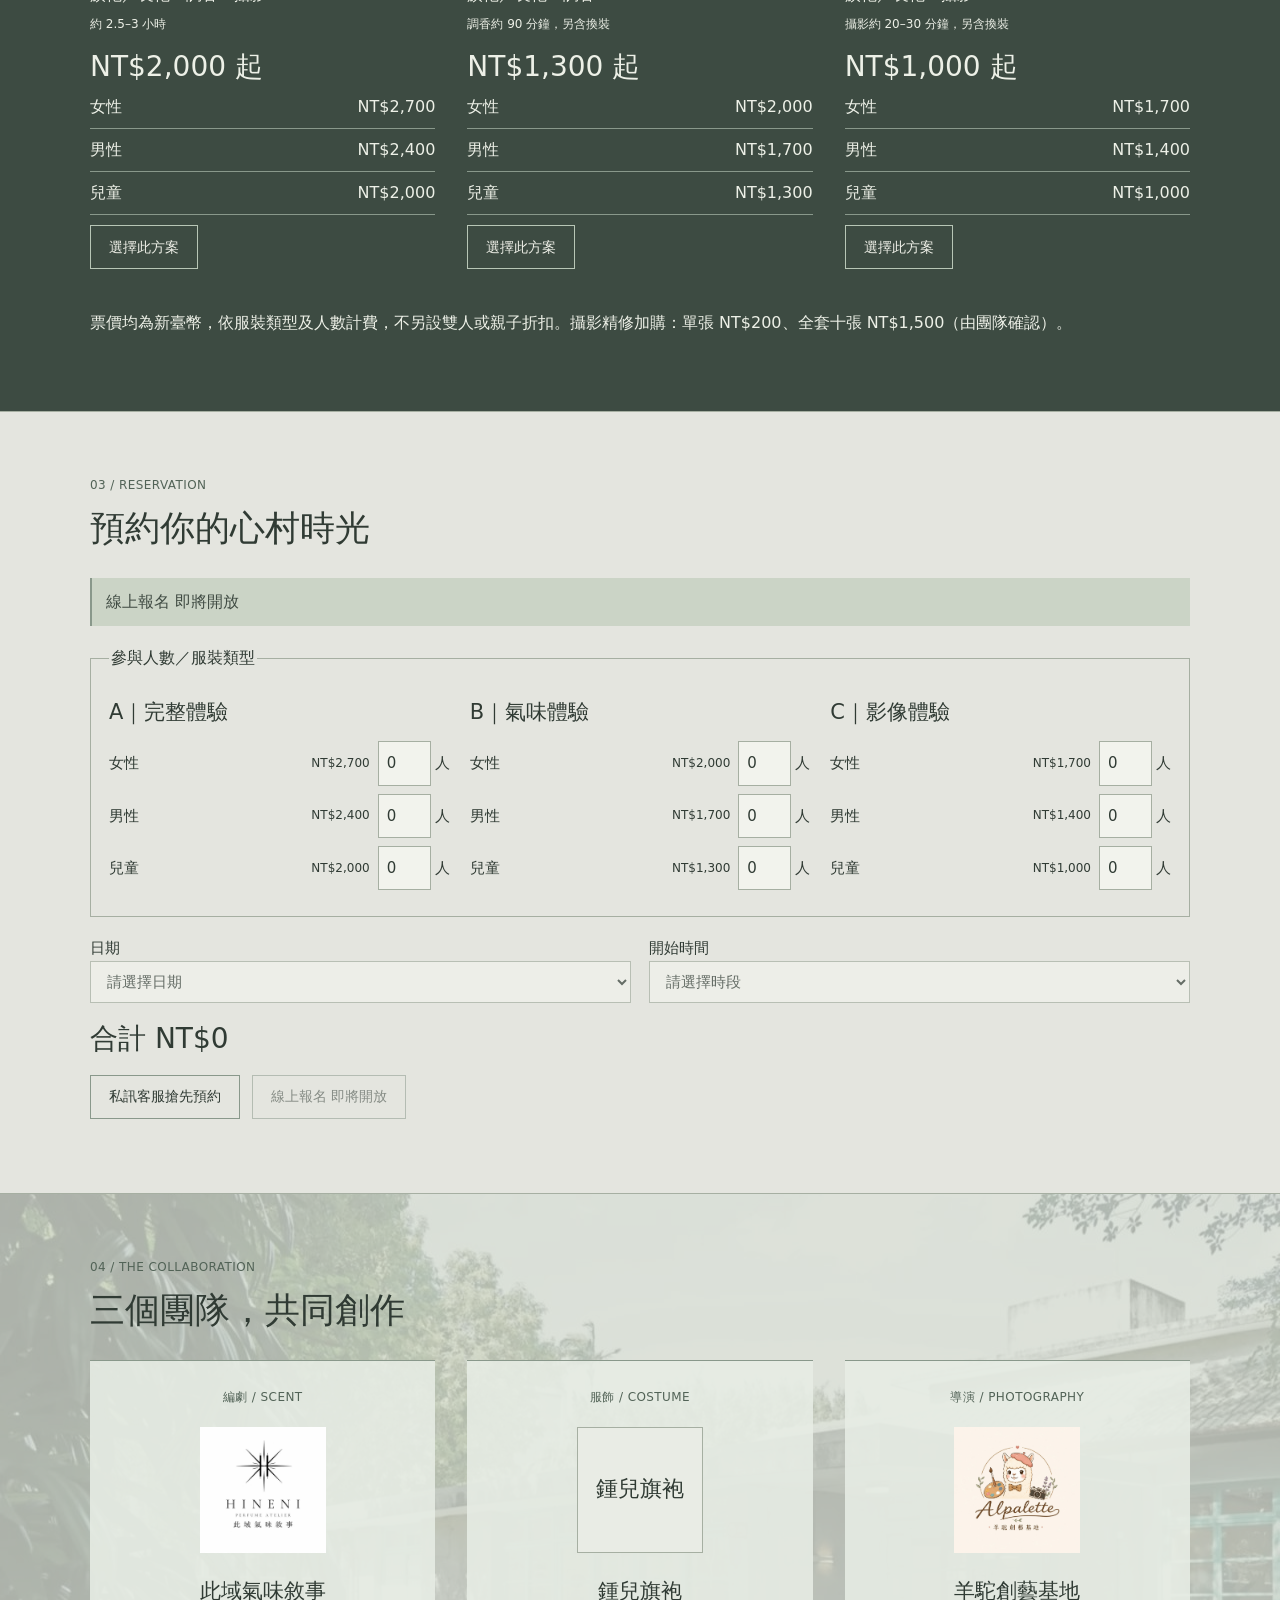
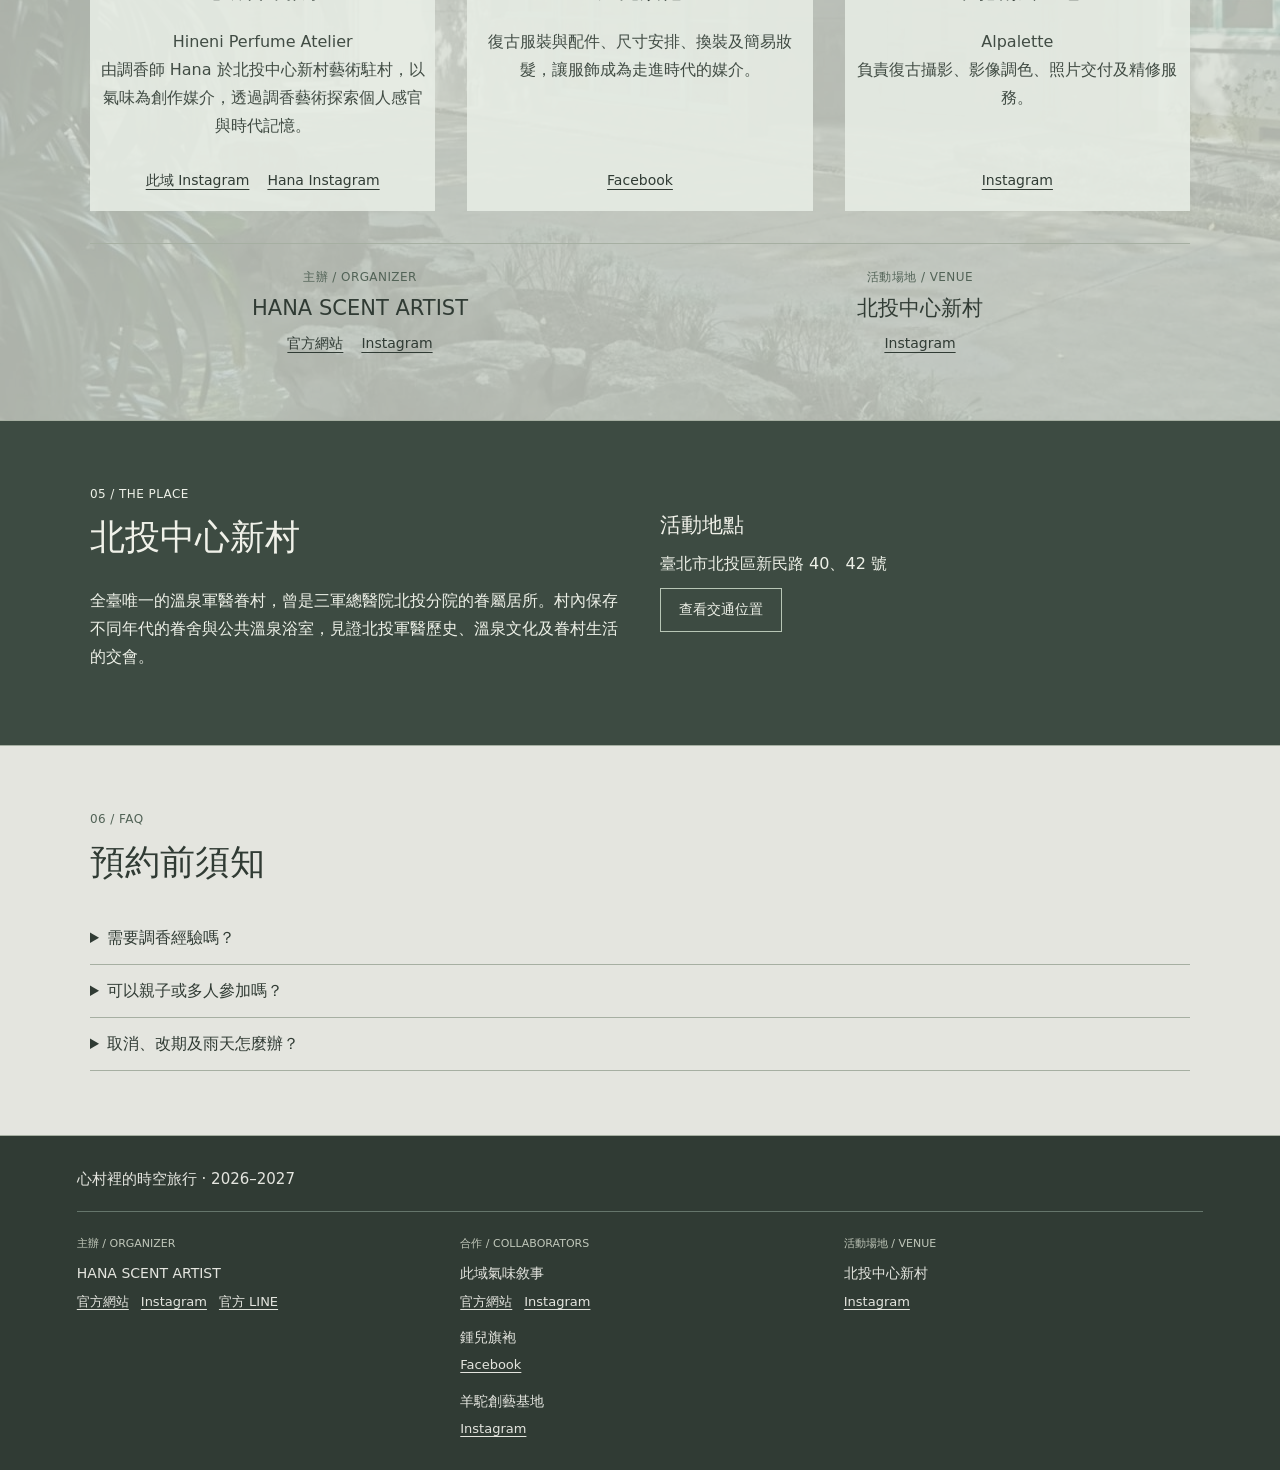
==== commit c4731cdd: "Add all organizer, collaborator and venue social links to footer" ====
--- a/heart-village/index.html
+++ b/heart-village/index.html
@@ -104,6 +104,8 @@
 @media(max-width:760px){#experience .tile .num{font-size:clamp(8px,2.3vw,11px);white-space:normal;overflow-wrap:normal;word-break:normal;min-height:2.8em}#experience .tile h3{min-height:2.9em}}
 
 #partners .grid{align-items:stretch;grid-auto-rows:1fr}#partners .tile{display:flex;flex-direction:column;align-items:center;height:100%}#partners .tile h3{min-height:1.5em}#partners .tile p{flex:1}#partners .social-links{display:flex;flex-wrap:wrap;justify-content:center;gap:8px 18px;margin-top:18px}#partners .social-links a{font-size:14px;text-underline-offset:4px;color:var(--ink)}#partners .event-credits{display:grid;grid-template-columns:repeat(2,minmax(0,1fr));gap:20px;margin-top:32px;border-top:1px solid var(--line);padding-top:24px;text-align:center}#partners .event-credits h3{margin:8px 0}#partners .event-credits .social-links{margin-top:8px}@media(max-width:760px){#partners .social-links a{font-size:11px}#partners .social-links{gap:6px;margin-top:12px}#partners .event-credits{gap:12px;margin-top:24px}#partners .event-credits h3{font-size:15px}#partners .event-credits .num{font-size:10px}}
+
+footer .footer-title{font-size:15px;font-weight:500;padding-bottom:18px;border-bottom:1px solid #65756b;margin-bottom:22px}footer .footer-credits{display:grid;grid-template-columns:repeat(3,minmax(0,1fr));gap:24px}footer .footer-label{display:block;font-size:11px;color:#c0c7ba;margin-bottom:8px}footer strong{font-size:14px;font-weight:500}footer .footer-links{display:flex;flex-wrap:wrap;gap:4px 12px;margin-top:3px}footer .footer-links a{color:inherit;text-underline-offset:3px}footer .footer-partner+.footer-partner{margin-top:12px}@media(max-width:760px){footer .footer-credits{grid-template-columns:1fr;gap:22px}footer .footer-title{margin-bottom:18px}}
 </style></head><body><nav><a class="event-name" href="#top">心村裡的時空旅行</a><div><a href="#experience">體驗</a><a href="#plans">方案票價</a><a href="#partners">合作團隊</a><a href="#booking">立即預約</a></div></nav><main id="top"><section class="hero"><div><div class="eyebrow">2026.12 — 2027.01　北投中心新村</div><h1>心村裡的時空旅行</h1><h3>旗袍・調香・攝影</h3><p class="english">A Journey Through Time at Heart Village</p><p>換上旗袍或長袍，親手調製香水，在中心新村留下復古影像。</p><a class="btn" href="#booking">活動資訊與預約 →</a></div><figure class="poster-frame"><img src="../poster.jpg" fetchpriority="high" width="1075" height="1522" alt="心村裡的時空旅行活動海報"></figure></section>
 <section id="experience"><div class="eyebrow">01 / THE EXPERIENCE</div><h2>在心村的個人感官記憶</h2><div class="grid"><article class="tile"><span class="num">1 / QIPAO</span><h3>旗袍與復古服飾</h3><p>旗袍、長袍或兒童服飾，搭配配件與簡易妝髮，走入眷村的時代風景。服裝須於當日營業結束前歸還。</p></article><article class="tile"><span class="num">2 / PERFUMERY</span><h3>氣味藝術調香</h3><p>認識香材、選擇氣味、親手調製 30 mL 個人香水，附一份小點心。無需調香基礎。</p></article><article class="tile"><span class="num">3 / PHOTOGRAPHY</span><h3>復古攝影</h3><p>20–30 分鐘拍攝，提供 10 張基本調色數位照片，不含人物精修。</p></article></div></section>
 <section id="plans" class="dark plans"><div class="eyebrow">02 / TICKETS</div><h2>選擇你的時光旅程</h2><div class="grid" id="cards"></div><p>票價均為新臺幣，依服裝類型及人數計費，不另設雙人或親子折扣。攝影精修加購：單張 NT$200、全套十張 NT$1,500（由團隊確認）。</p></section>
@@ -120,4 +122,4 @@
 <div id="order-actions" hidden><button id="check-order" type="button">重新查詢訂單</button> <button id="pay-order" type="button" hidden>繼續測試結帳</button> <button id="cancel-order" type="button" hidden>取消此筆預約</button></div>
 </form></section>
 <section id="partners" class="partners"><div class="eyebrow">04 / THE COLLABORATION</div><h2>三個團隊，共同創作</h2><div class="grid"><article class="tile" data-partner="hineni"><span class="num">編劇 / SCENT</span><img src="../hineni.jpg" alt="此域 Hineni 標誌"><h3>此域氣味敘事</h3><p>Hineni Perfume Atelier<br>由調香師 Hana 於北投中心新村藝術駐村，以氣味為創作媒介，透過調香藝術探索個人感官與時代記憶。</p><div class="social-links"><a href="https://www.instagram.com/hineni_space/" target="_blank" rel="noopener noreferrer">此域 Instagram</a><a href="https://www.instagram.com/hanas.scent/" target="_blank" rel="noopener noreferrer">Hana Instagram</a></div></article><article class="tile" data-partner="qipao"><span class="num">服飾 / COSTUME</span><div class="wordmark" aria-label="鍾兒旗袍文字名稱，非標誌">鍾兒旗袍</div><h3>鍾兒旗袍</h3><p>復古服裝與配件、尺寸安排、換裝及簡易妝髮，讓服飾成為走進時代的媒介。</p><div class="social-links"><a href="https://www.facebook.com/yoko660731/" target="_blank" rel="noopener noreferrer">Facebook</a></div></article><article class="tile" data-partner="photo"><span class="num">導演 / PHOTOGRAPHY</span><img src="../alpalette.jpg" alt="羊駝創藝基地標誌"><h3>羊駝創藝基地</h3><p>Alpalette<br>負責復古攝影、影像調色、照片交付及精修服務。</p><div class="social-links"><a href="https://www.instagram.com/alpalette_tw/" target="_blank" rel="noopener noreferrer">Instagram</a></div></article></div><div class="event-credits"><div><span class="num">主辦 / ORGANIZER</span><h3>HANA SCENT ARTIST</h3><div class="social-links"><a href="https://hanascent.com/" target="_blank" rel="noopener noreferrer">官方網站</a><a href="https://www.instagram.com/hanas.scent/" target="_blank" rel="noopener noreferrer">Instagram</a></div></div><div><span class="num">活動場地 / VENUE</span><h3>北投中心新村</h3><div class="social-links"><a href="https://www.instagram.com/beitouheartvillage/" target="_blank" rel="noopener noreferrer">Instagram</a></div></div></div></section>
-<section class="dark" id="village"><div class="eyebrow">05 / THE PLACE</div><div class="split"><div><h2>北投中心新村</h2><p>全臺唯一的溫泉軍醫眷村，曾是三軍總醫院北投分院的眷屬居所。村內保存不同年代的眷舍與公共溫泉浴室，見證北投軍醫歷史、溫泉文化及眷村生活的交會。</p></div><div><h3>活動地點</h3><p>臺北市北投區新民路 40、42 號</p><a class="btn" href="https://www.google.com/maps/search/?api=1&query=北投中心新村" target="_blank" rel="noopener">查看交通位置</a></div></div></section><section><div class="eyebrow">06 / FAQ</div><h2>預約前須知</h2><details><summary>需要調香經驗嗎？</summary><p>不需要，將由調香團隊引導。</p></details><details><summary>可以親子或多人參加嗎？</summary><p>可以提出申請，兒童適用年齡、共同拍攝方式與可接待人數由團隊確認。</p></details><details><summary>取消、改期及雨天怎麼辦？</summary><p>正式收款、取消退款、改期、雨天安排及照片交付時間須由執行團隊確認後公告。</p></details></section></main><footer>心村裡的時空旅行 · 2026–2027<br>主辦：HANA SCENT ARTIST<br>合作：此域 Hineni × 鍾兒旗袍 × 羊駝創藝基地<br>活動場地：北投中心新村<br><a href="https://hineni.hanascent.com/">此域氣味敘事</a> · <a href="https://hanascent.com/">Hana Scent Artist</a> · <a href="https://lin.ee/QvDGM79">官方 LINE</a></footer><script type="module" src="../booking.mjs"></script></body></html>
+<section class="dark" id="village"><div class="eyebrow">05 / THE PLACE</div><div class="split"><div><h2>北投中心新村</h2><p>全臺唯一的溫泉軍醫眷村，曾是三軍總醫院北投分院的眷屬居所。村內保存不同年代的眷舍與公共溫泉浴室，見證北投軍醫歷史、溫泉文化及眷村生活的交會。</p></div><div><h3>活動地點</h3><p>臺北市北投區新民路 40、42 號</p><a class="btn" href="https://www.google.com/maps/search/?api=1&query=北投中心新村" target="_blank" rel="noopener">查看交通位置</a></div></div></section><section><div class="eyebrow">06 / FAQ</div><h2>預約前須知</h2><details><summary>需要調香經驗嗎？</summary><p>不需要，將由調香團隊引導。</p></details><details><summary>可以親子或多人參加嗎？</summary><p>可以提出申請，兒童適用年齡、共同拍攝方式與可接待人數由團隊確認。</p></details><details><summary>取消、改期及雨天怎麼辦？</summary><p>正式收款、取消退款、改期、雨天安排及照片交付時間須由執行團隊確認後公告。</p></details></section></main><footer><div class="footer-title">心村裡的時空旅行 · 2026–2027</div><div class="footer-credits"><div><span class="footer-label">主辦 / ORGANIZER</span><strong>HANA SCENT ARTIST</strong><div class="footer-links"><a href="https://hanascent.com/" target="_blank" rel="noopener noreferrer">官方網站</a><a href="https://www.instagram.com/hanas.scent/" target="_blank" rel="noopener noreferrer">Instagram</a><a href="https://lin.ee/QvDGM79" target="_blank" rel="noopener noreferrer">官方 LINE</a></div></div><div><span class="footer-label">合作 / COLLABORATORS</span><div class="footer-partner"><strong>此域氣味敘事</strong><div class="footer-links"><a href="https://hineni.hanascent.com/" target="_blank" rel="noopener noreferrer">官方網站</a><a href="https://www.instagram.com/hineni_space/" target="_blank" rel="noopener noreferrer">Instagram</a></div></div><div class="footer-partner"><strong>鍾兒旗袍</strong><div class="footer-links"><a href="https://www.facebook.com/yoko660731/" target="_blank" rel="noopener noreferrer">Facebook</a></div></div><div class="footer-partner"><strong>羊駝創藝基地</strong><div class="footer-links"><a href="https://www.instagram.com/alpalette_tw/" target="_blank" rel="noopener noreferrer">Instagram</a></div></div></div><div><span class="footer-label">活動場地 / VENUE</span><strong>北投中心新村</strong><div class="footer-links"><a href="https://www.instagram.com/beitouheartvillage/" target="_blank" rel="noopener noreferrer">Instagram</a></div></div></div></footer><script type="module" src="../booking.mjs"></script></body></html>
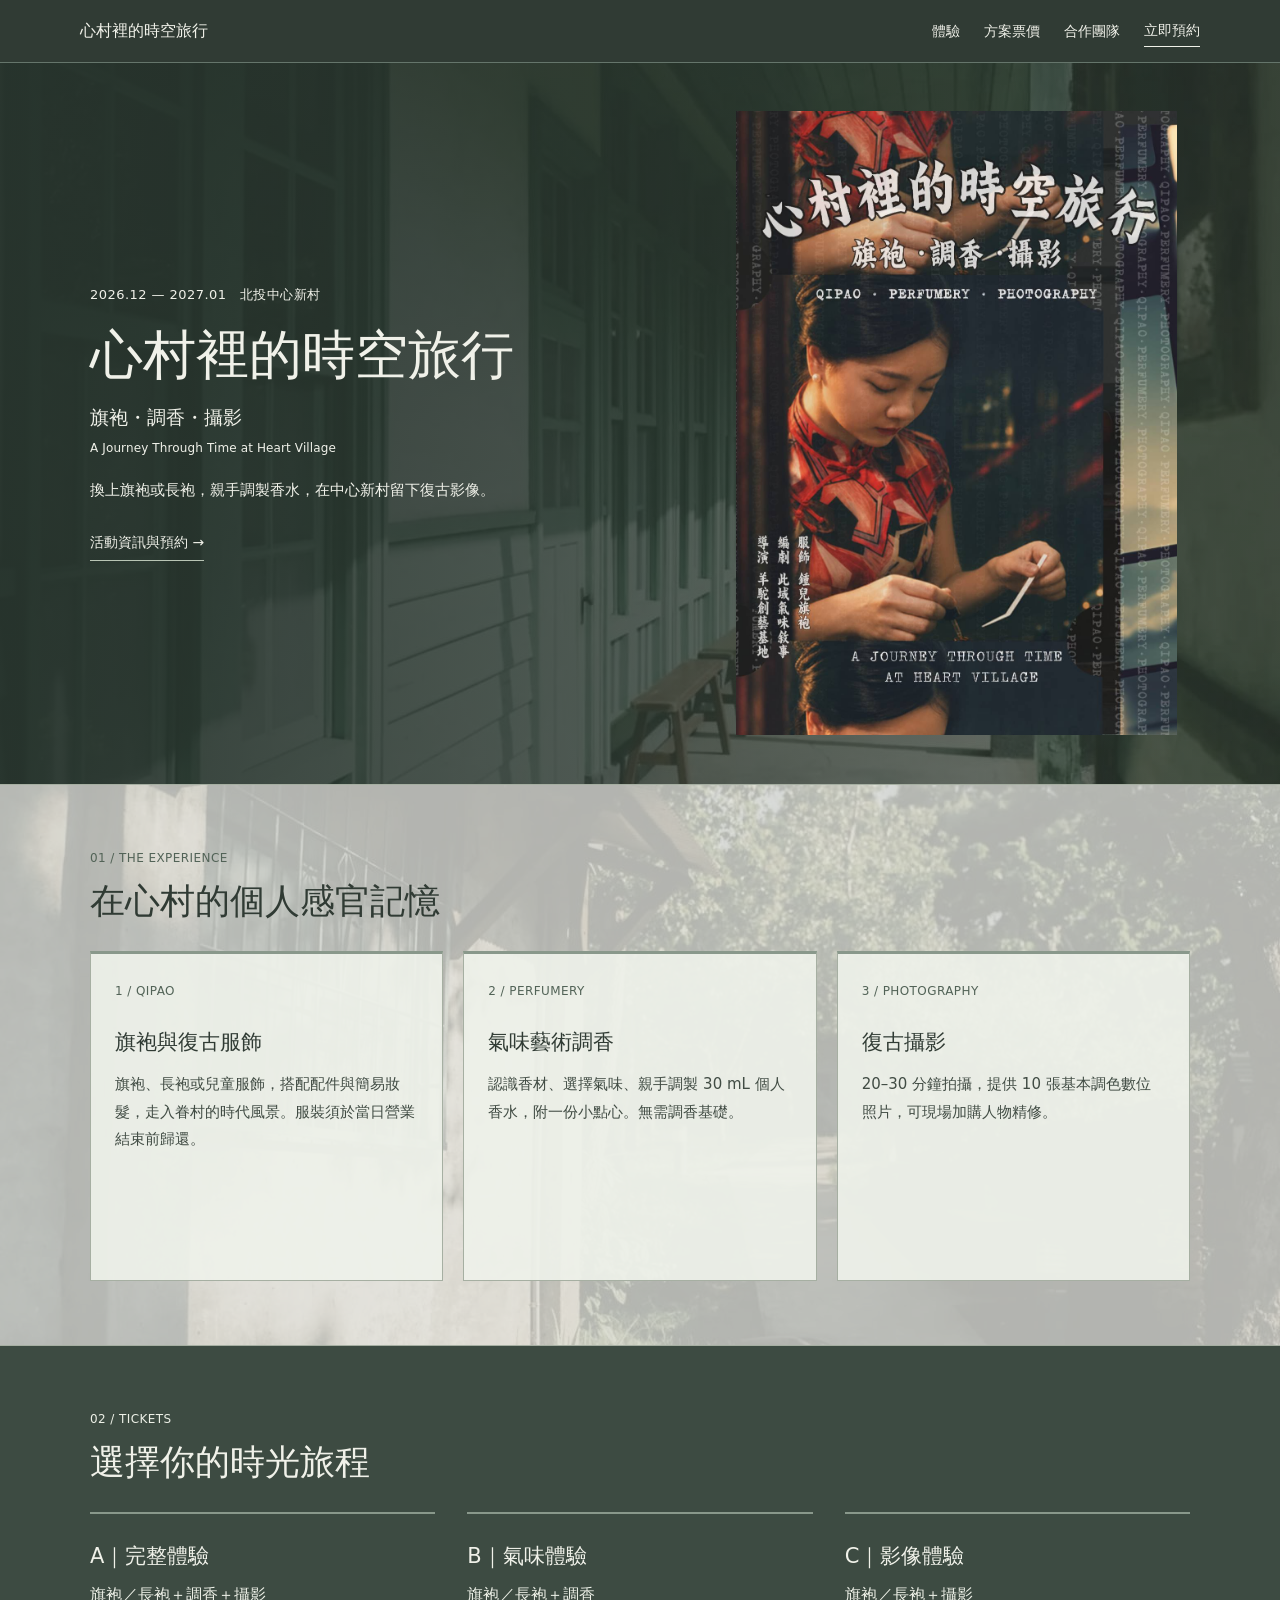
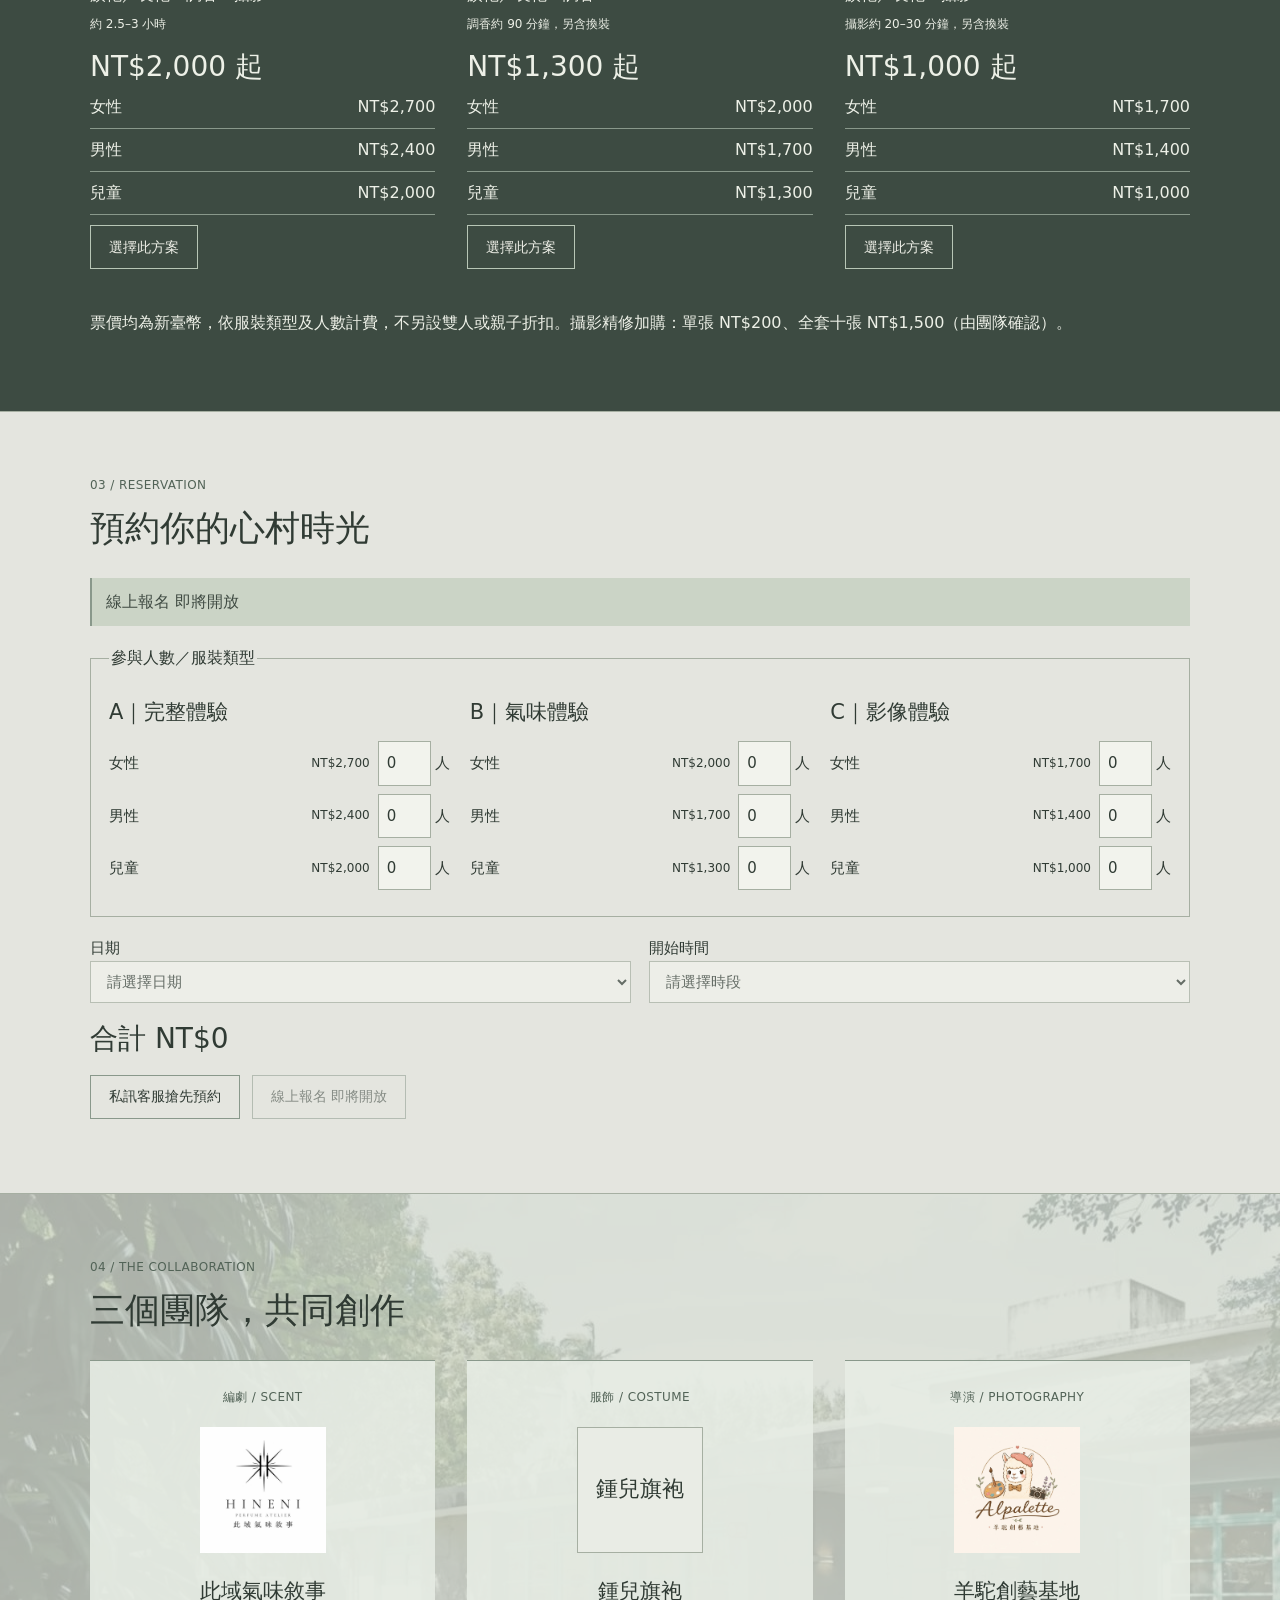
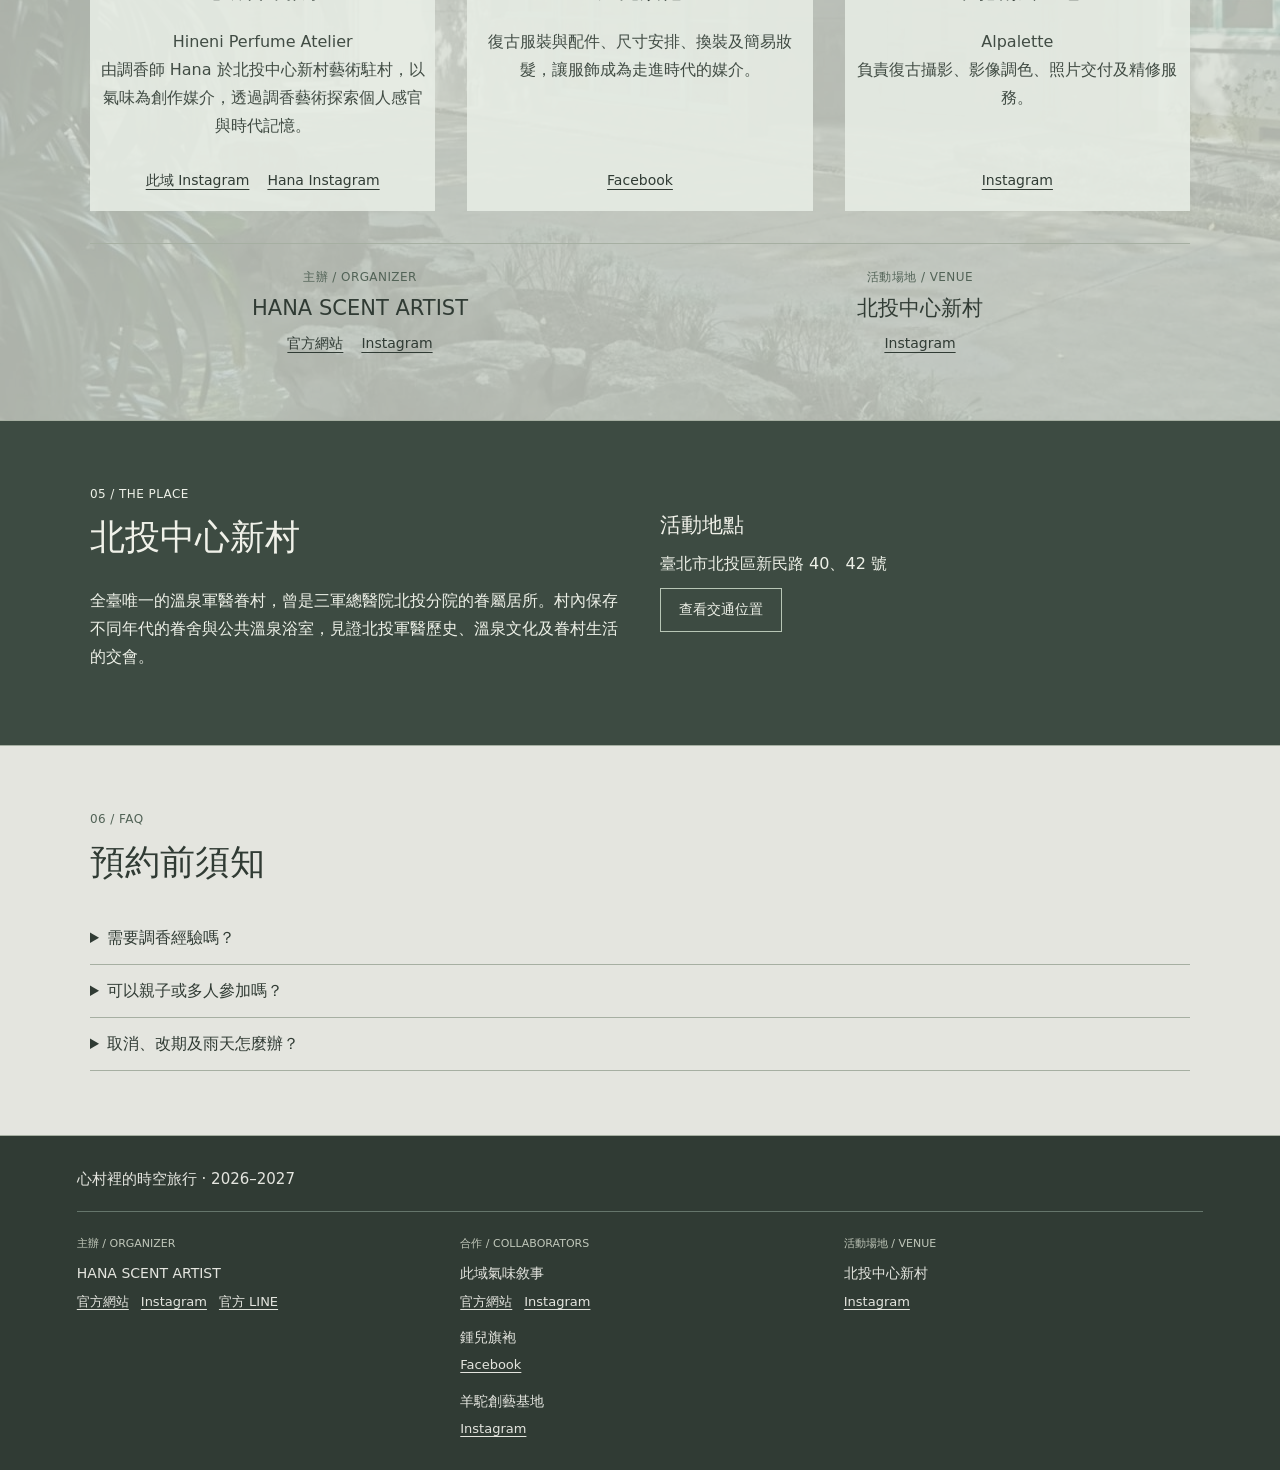
==== commit e3c4cc96: "Clarify optional on-site portrait retouching" ====
--- a/heart-village/index.html
+++ b/heart-village/index.html
@@ -107,7 +107,7 @@
 
 footer .footer-title{font-size:15px;font-weight:500;padding-bottom:18px;border-bottom:1px solid #65756b;margin-bottom:22px}footer .footer-credits{display:grid;grid-template-columns:repeat(3,minmax(0,1fr));gap:24px}footer .footer-label{display:block;font-size:11px;color:#c0c7ba;margin-bottom:8px}footer strong{font-size:14px;font-weight:500}footer .footer-links{display:flex;flex-wrap:wrap;gap:4px 12px;margin-top:3px}footer .footer-links a{color:inherit;text-underline-offset:3px}footer .footer-partner+.footer-partner{margin-top:12px}@media(max-width:760px){footer .footer-credits{grid-template-columns:1fr;gap:22px}footer .footer-title{margin-bottom:18px}}
 </style></head><body><nav><a class="event-name" href="#top">心村裡的時空旅行</a><div><a href="#experience">體驗</a><a href="#plans">方案票價</a><a href="#partners">合作團隊</a><a href="#booking">立即預約</a></div></nav><main id="top"><section class="hero"><div><div class="eyebrow">2026.12 — 2027.01　北投中心新村</div><h1>心村裡的時空旅行</h1><h3>旗袍・調香・攝影</h3><p class="english">A Journey Through Time at Heart Village</p><p>換上旗袍或長袍，親手調製香水，在中心新村留下復古影像。</p><a class="btn" href="#booking">活動資訊與預約 →</a></div><figure class="poster-frame"><img src="../poster.jpg" fetchpriority="high" width="1075" height="1522" alt="心村裡的時空旅行活動海報"></figure></section>
-<section id="experience"><div class="eyebrow">01 / THE EXPERIENCE</div><h2>在心村的個人感官記憶</h2><div class="grid"><article class="tile"><span class="num">1 / QIPAO</span><h3>旗袍與復古服飾</h3><p>旗袍、長袍或兒童服飾，搭配配件與簡易妝髮，走入眷村的時代風景。服裝須於當日營業結束前歸還。</p></article><article class="tile"><span class="num">2 / PERFUMERY</span><h3>氣味藝術調香</h3><p>認識香材、選擇氣味、親手調製 30 mL 個人香水，附一份小點心。無需調香基礎。</p></article><article class="tile"><span class="num">3 / PHOTOGRAPHY</span><h3>復古攝影</h3><p>20–30 分鐘拍攝，提供 10 張基本調色數位照片，不含人物精修。</p></article></div></section>
+<section id="experience"><div class="eyebrow">01 / THE EXPERIENCE</div><h2>在心村的個人感官記憶</h2><div class="grid"><article class="tile"><span class="num">1 / QIPAO</span><h3>旗袍與復古服飾</h3><p>旗袍、長袍或兒童服飾，搭配配件與簡易妝髮，走入眷村的時代風景。服裝須於當日營業結束前歸還。</p></article><article class="tile"><span class="num">2 / PERFUMERY</span><h3>氣味藝術調香</h3><p>認識香材、選擇氣味、親手調製 30 mL 個人香水，附一份小點心。無需調香基礎。</p></article><article class="tile"><span class="num">3 / PHOTOGRAPHY</span><h3>復古攝影</h3><p>20–30 分鐘拍攝，提供 10 張基本調色數位照片，可現場加購人物精修。</p></article></div></section>
 <section id="plans" class="dark plans"><div class="eyebrow">02 / TICKETS</div><h2>選擇你的時光旅程</h2><div class="grid" id="cards"></div><p>票價均為新臺幣，依服裝類型及人數計費，不另設雙人或親子折扣。攝影精修加購：單張 NT$200、全套十張 NT$1,500（由團隊確認）。</p></section>
 <section id="booking"><div class="eyebrow">03 / RESERVATION</div><h2>預約你的心村時光</h2><p class="notice" id="booking-note" role="status">線上報名 即將開放</p>
 <form id="form">
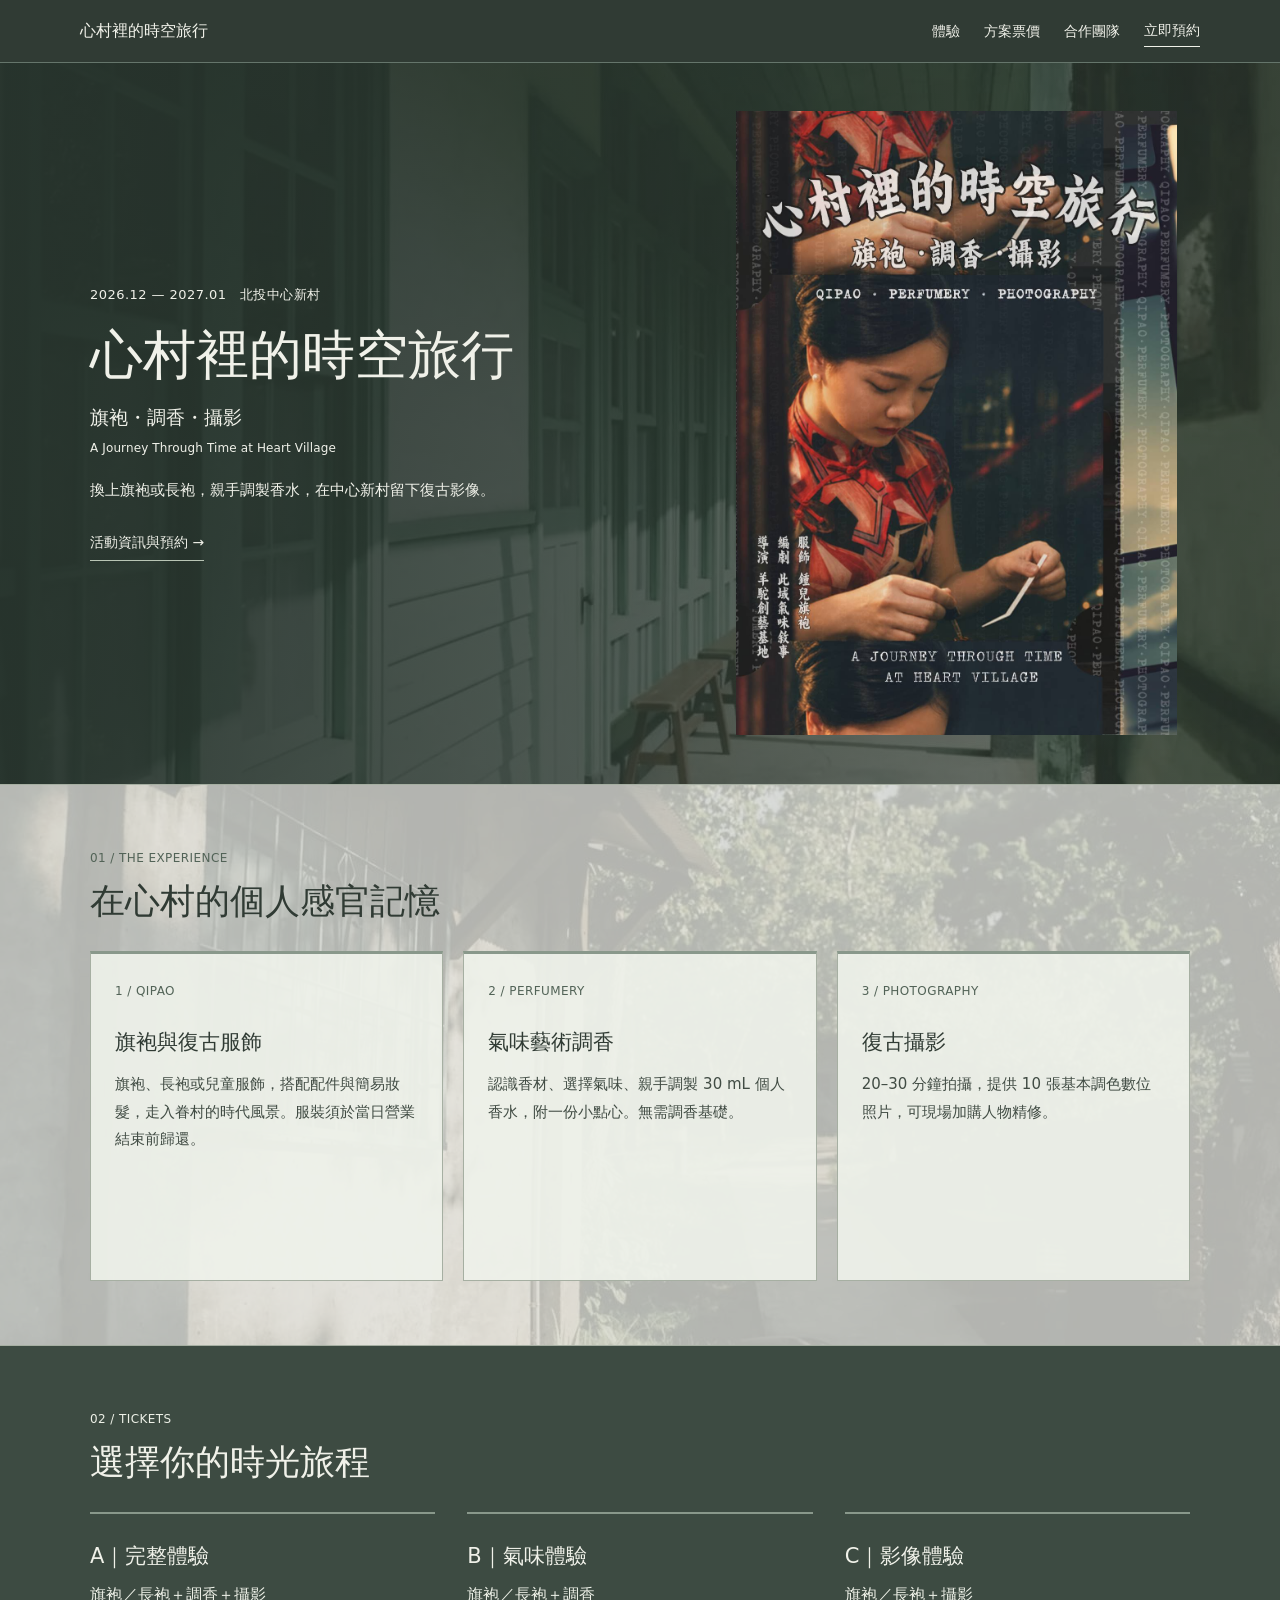
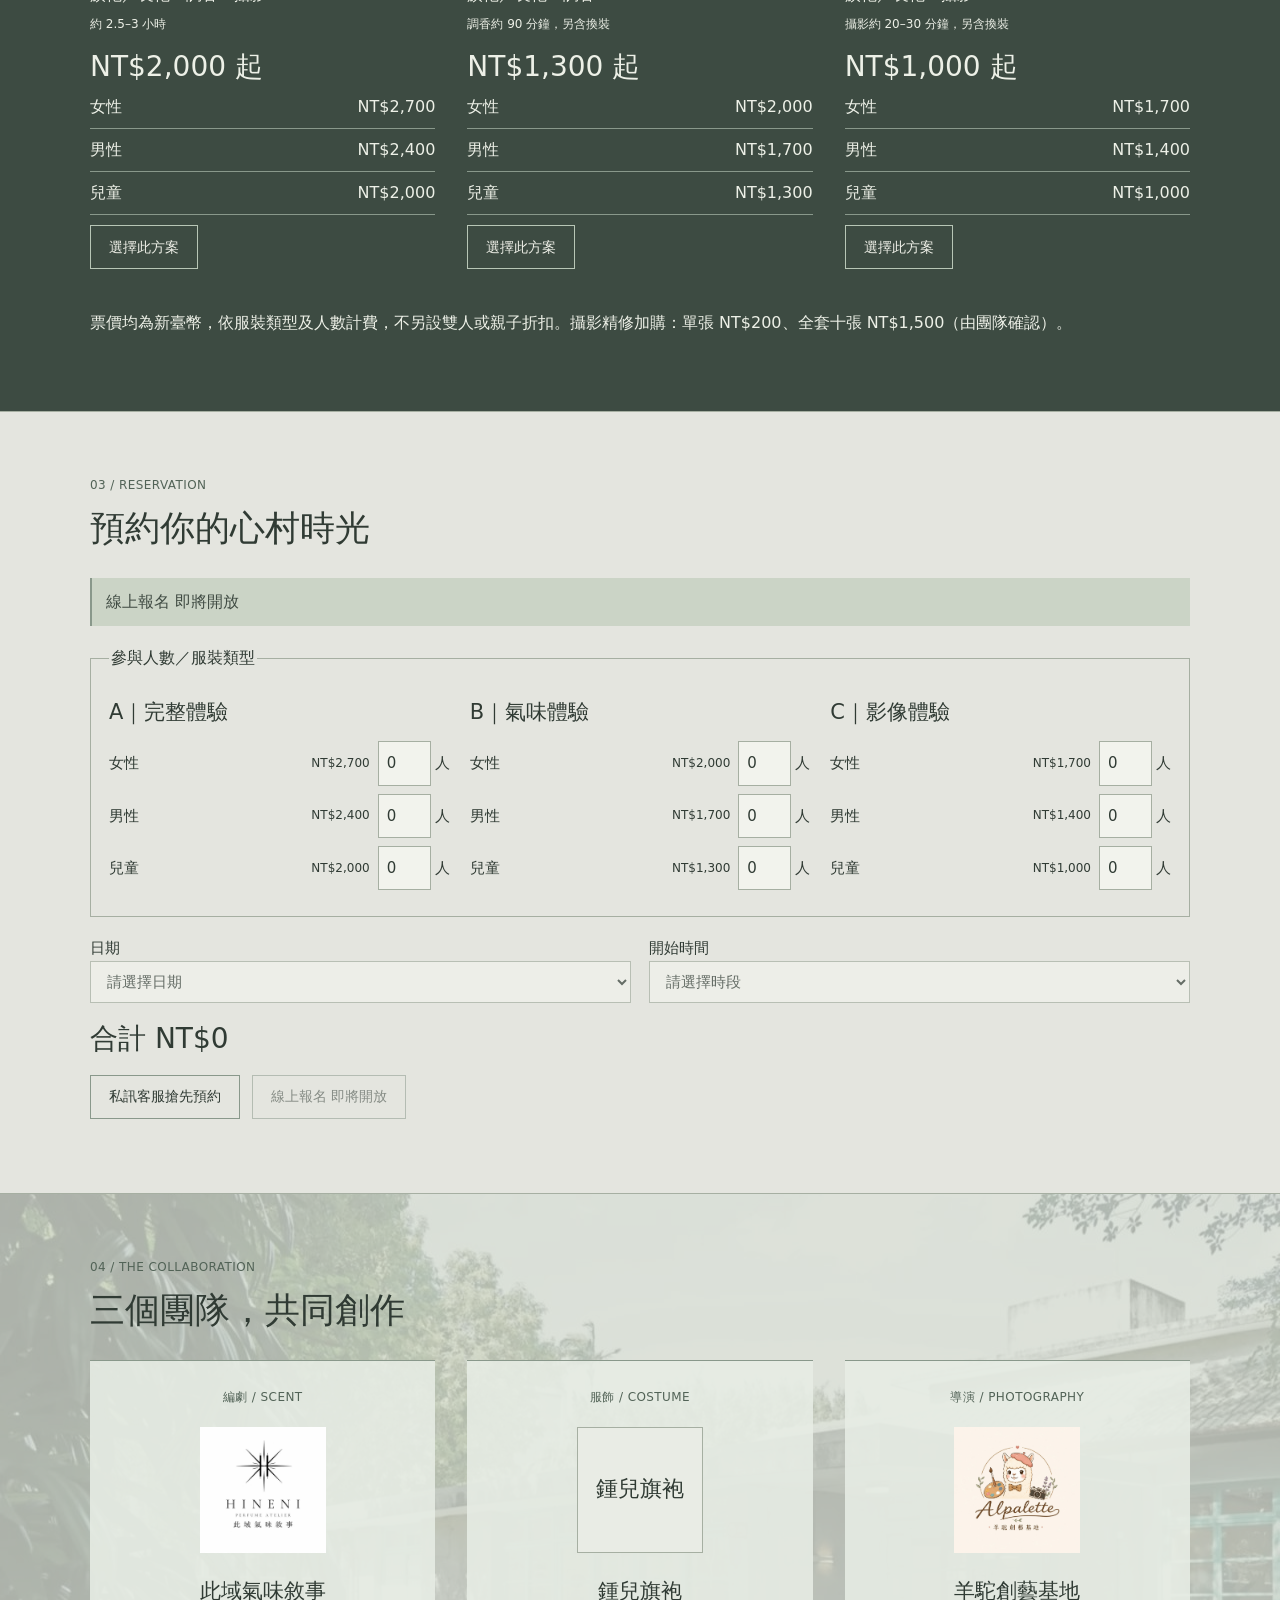
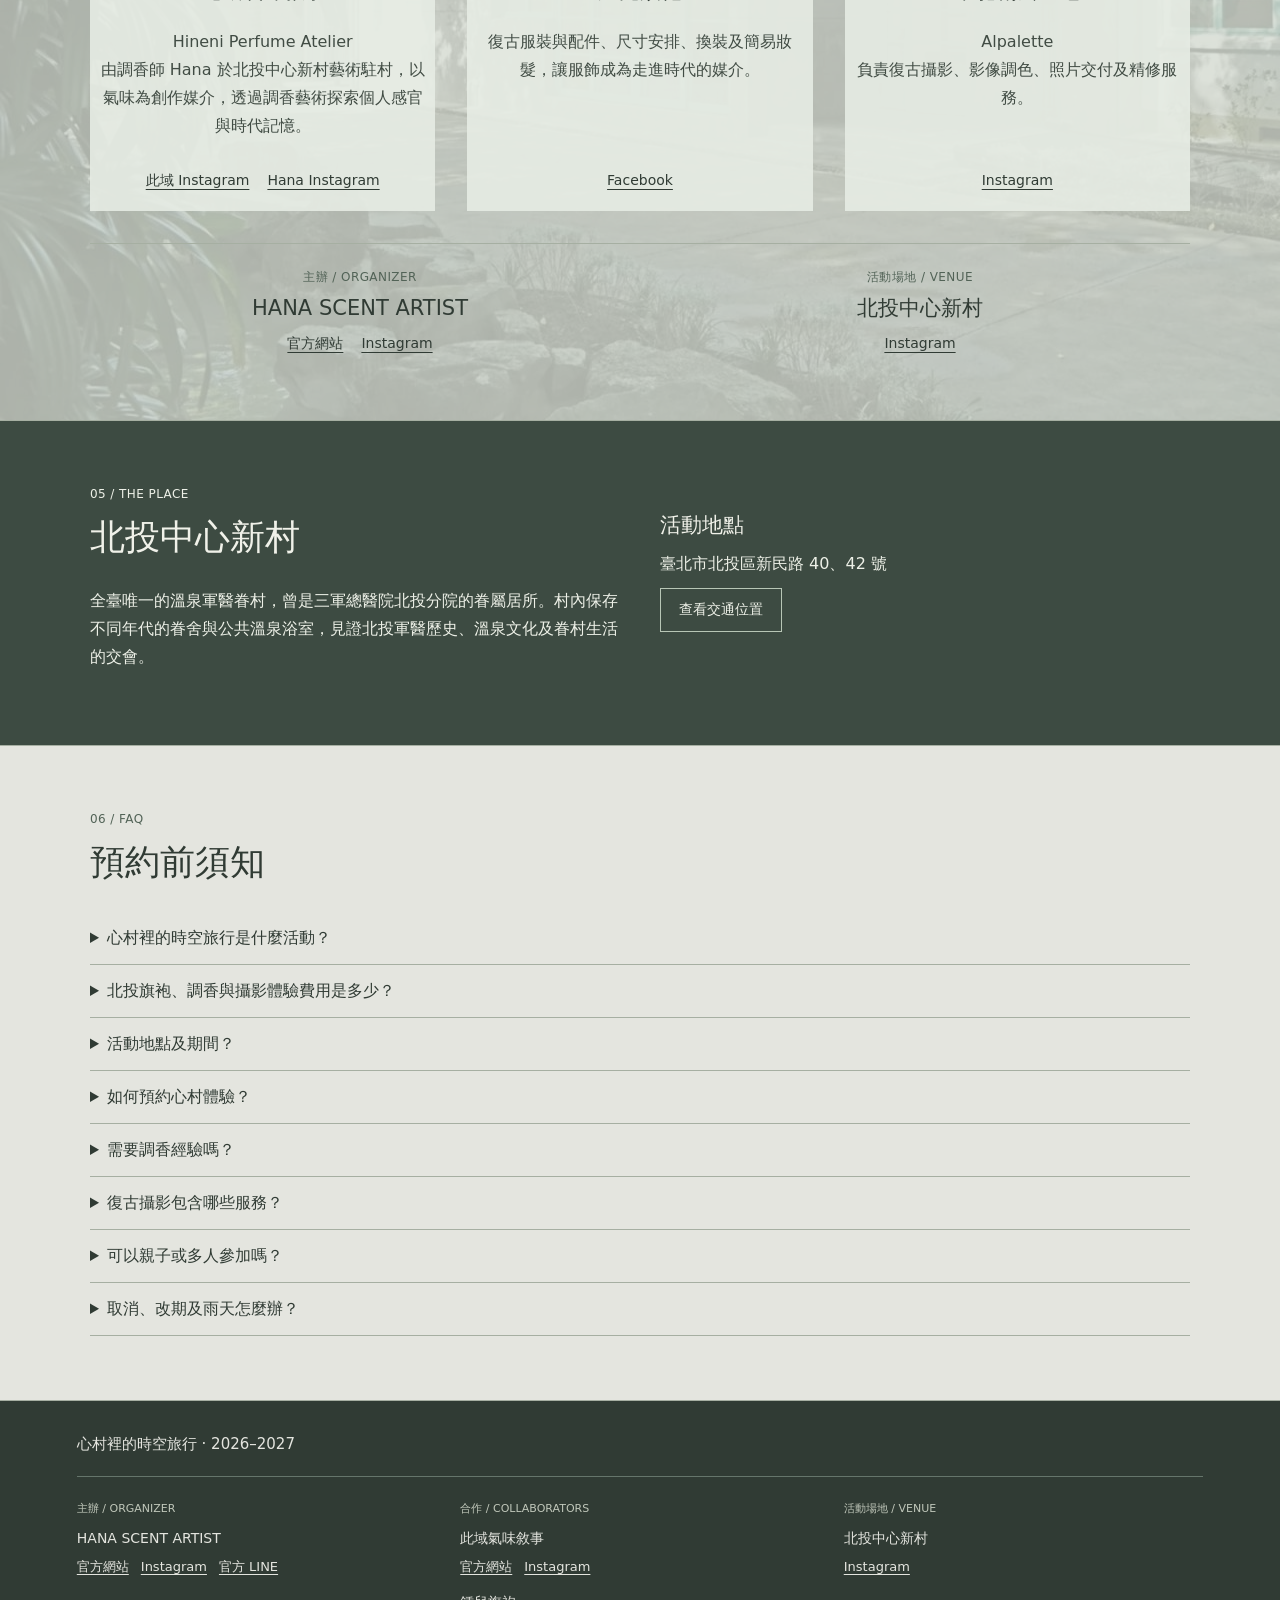
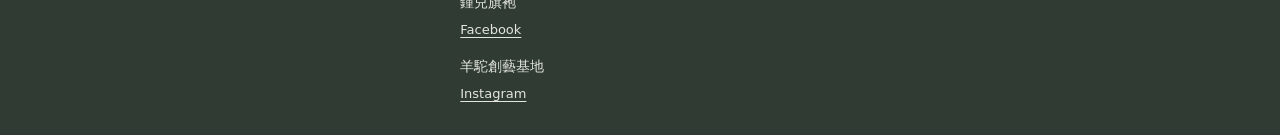
==== commit 3807d019: "Enable indexing and improve event SEO, AI discovery and direct answers" ====
--- a/heart-village/index.html
+++ b/heart-village/index.html
@@ -1,4 +1,4 @@
-<!doctype html><html lang="zh-Hant"><head><meta charset="utf-8"><meta name="viewport" content="width=device-width,initial-scale=1"><title>心村裡的時空旅行｜旗袍・調香・攝影</title><meta name="robots" content="noindex,nofollow"><link rel="stylesheet" href="../assets/brand-fonts.css"><link rel="stylesheet" href="../assets/booking.css"><style>
+<!doctype html><html lang="zh-Hant"><head><meta charset="utf-8"><meta name="viewport" content="width=device-width,initial-scale=1"><title>北投旗袍・調香・復古攝影體驗｜心村裡的時空旅行</title><meta name="description" content="2026 年 12 月至 2027 年 1 月，台北北投中心新村旗袍、手作香水與復古攝影文化體驗。三種方案 NT$1,000 起，由 HANA SCENT ARTIST 主辦，官方 LINE 搶先預約，場次由團隊確認。"><meta name="robots" content="index,follow,max-image-preview:large,max-snippet:-1"><link rel="canonical" href="https://event.hanascent.com/heart-village/"><meta property="og:type" content="website"><meta property="og:locale" content="zh_TW"><meta property="og:site_name" content="HANA SCENT ARTIST"><meta property="og:title" content="北投旗袍・調香・復古攝影體驗｜心村裡的時空旅行"><meta property="og:description" content="2026 年 12 月至 2027 年 1 月，台北北投中心新村旗袍、手作香水與復古攝影文化體驗。三種方案 NT$1,000 起，由 HANA SCENT ARTIST 主辦，官方 LINE 搶先預約，場次由團隊確認。"><meta property="og:url" content="https://event.hanascent.com/heart-village/"><meta property="og:image" content="https://event.hanascent.com/poster.jpg"><meta property="og:image:alt" content="心村裡的時空旅行活動海報"><meta name="twitter:card" content="summary_large_image"><meta name="twitter:title" content="北投旗袍・調香・復古攝影體驗｜心村裡的時空旅行"><meta name="twitter:description" content="2026 年 12 月至 2027 年 1 月，台北北投中心新村旗袍、手作香水與復古攝影文化體驗。三種方案 NT$1,000 起，由 HANA SCENT ARTIST 主辦，官方 LINE 搶先預約，場次由團隊確認。"><meta name="twitter:image" content="https://event.hanascent.com/poster.jpg"><script type="application/ld+json">{"@context":"https://schema.org","@graph":[{"@type":"Organization","@id":"https://hanascent.com/#organization","name":"HANA SCENT ARTIST","url":"https://hanascent.com/","sameAs":["https://www.instagram.com/hanas.scent/"]},{"@type":"Place","@id":"https://event.hanascent.com/heart-village/#venue","name":"北投中心新村","address":{"@type":"PostalAddress","streetAddress":"北投區新民路 40、42 號","addressLocality":"臺北市","addressCountry":"TW"}},{"@type":"WebPage","@id":"https://event.hanascent.com/heart-village/#webpage","url":"https://event.hanascent.com/heart-village/","name":"北投旗袍・調香・復古攝影體驗｜心村裡的時空旅行","description":"2026 年 12 月至 2027 年 1 月，台北北投中心新村旗袍、手作香水與復古攝影文化體驗。三種方案 NT$1,000 起，由 HANA SCENT ARTIST 主辦，官方 LINE 搶先預約，場次由團隊確認。","inLanguage":"zh-Hant-TW","publisher":{"@id":"https://hanascent.com/#organization"},"about":{"@id":"https://event.hanascent.com/heart-village/#experience-service"},"primaryImageOfPage":{"@type":"ImageObject","url":"https://event.hanascent.com/poster.jpg"}},{"@type":"Service","@id":"https://event.hanascent.com/heart-village/#experience-service","name":"心村裡的時空旅行","serviceType":"旗袍、調香與復古攝影文化體驗","description":"2026 年 12 月至 2027 年 1 月，台北北投中心新村旗袍、手作香水與復古攝影文化體驗。三種方案 NT$1,000 起，由 HANA SCENT ARTIST 主辦，官方 LINE 搶先預約，場次由團隊確認。","url":"https://event.hanascent.com/heart-village/","provider":{"@id":"https://hanascent.com/#organization"},"areaServed":{"@id":"https://event.hanascent.com/heart-village/#venue"},"offers":[{"@type":"AggregateOffer","name":"A 完整體驗","lowPrice":2000,"highPrice":2700,"priceCurrency":"TWD","url":"https://event.hanascent.com/heart-village/#plans"},{"@type":"AggregateOffer","name":"B 氣味體驗","lowPrice":1300,"highPrice":2000,"priceCurrency":"TWD","url":"https://event.hanascent.com/heart-village/#plans"},{"@type":"AggregateOffer","name":"C 影像體驗","lowPrice":1000,"highPrice":1700,"priceCurrency":"TWD","url":"https://event.hanascent.com/heart-village/#plans"}]},{"@type":"FAQPage","@id":"https://event.hanascent.com/heart-village/#faq","mainEntity":[{"@type":"Question","name":"心村裡的時空旅行是什麼活動？","acceptedAnswer":{"@type":"Answer","text":"在北投中心新村結合旗袍與復古服飾、氣味藝術調香及復古攝影的文化體驗，由 HANA SCENT ARTIST 主辦。"}},{"@type":"Question","name":"北投旗袍、調香與攝影體驗費用是多少？","acceptedAnswer":{"@type":"Answer","text":"A 完整體驗 NT$2,000–2,700；B 氣味體驗 NT$1,300–2,000；C 影像體驗 NT$1,000–1,700。依服裝類型及人數計費。"}},{"@type":"Question","name":"活動地點及期間？","acceptedAnswer":{"@type":"Answer","text":"臺北市北投區新民路 40、42 號，北投中心新村。活動期間為 2026 年 12 月至 2027 年 1 月，實際日期與梯次請向客服確認。"}},{"@type":"Question","name":"如何預約心村體驗？","acceptedAnswer":{"@type":"Answer","text":"目前可透過 HANA 官方 LINE 私訊客服搶先預約，提供希望的方案、人數、日期與時間。線上報名即將開放，實際場次由團隊確認。"}},{"@type":"Question","name":"需要調香經驗嗎？","acceptedAnswer":{"@type":"Answer","text":"不需要，將由調香團隊引導，親手調製 30 mL 個人香水。"}},{"@type":"Question","name":"復古攝影包含哪些服務？","acceptedAnswer":{"@type":"Answer","text":"20–30 分鐘拍攝，提供 10 張基本調色數位照片，可現場加購人物精修。"}},{"@type":"Question","name":"可以親子或多人參加嗎？","acceptedAnswer":{"@type":"Answer","text":"可以提出申請，兒童適用年齡、共同拍攝方式與可接待人數由團隊確認。"}},{"@type":"Question","name":"取消、改期及雨天怎麼辦？","acceptedAnswer":{"@type":"Answer","text":"正式收款、取消退款、改期、雨天安排及照片交付時間須由執行團隊確認後公告。"}}]}]}</script><link rel="stylesheet" href="../assets/brand-fonts.css"><link rel="stylesheet" href="../assets/booking.css"><style>
 /* Heart Village — light weathered wood, restrained architectural detail */
 :root{--ink:#302b26;--paper:#e4d6c4;--wood:#d7c4ad;--red:#774639;--muted:#65554a;--line:#a6947e;--sans:"Noto Sans TC","Noto Sans CJK TC","PingFang TC","Microsoft JhengHei",system-ui,sans-serif}
 *{box-sizing:border-box}html{scroll-behavior:smooth;scroll-padding-top:72px;-webkit-text-size-adjust:100%;text-size-adjust:100%}
@@ -86,7 +86,7 @@
 
 /* Primary ink-green gray palette; keep light reading surfaces for forms. */
 :root{--ink:#303b34;--paper:#e4e5df;--wood:#c0c7ba;--muted:#526357;--line:#a6afa2;--red:#526357}
-body{background:#303b34}nav{background:#303b34;color:#f0f1e9;border-color:#65756b}nav a{color:inherit}.hero{background:#303b34;color:#f0f1e9}.hero::before{opacity:.36;filter:grayscale(.5)}.hero::after{background:linear-gradient(90deg,rgba(39,52,45,.85),rgba(39,52,45,.38) 80%)}.hero h1,.hero h3,.hero p,.hero .english,.hero .eyebrow,.hero .btn{color:#f0f1e9}.hero .btn{border-bottom-color:#b9c5b5}.hero .btn:hover{color:#fff}#experience{background:#e4e5df}#plans{background:#3d4b42;color:#f0f1e9}#plans p,#plans .num,#plans .eyebrow,#plans .price,#plans .rates{color:#edf0e7}#plans .tile,#plans .rates{border-color:#89988b}#plans button{border-color:#b8c6b6;color:#f0f1e9}#plans button:hover{background:#e4e5df;color:#303b34}#booking{background:#e4e5df;color:#303b34}#partners{background:#d7ddd3}#village{background:#3d4b42;color:#f0f1e9}#village p,#village .eyebrow,#village .btn{color:#edf0e7}#village .btn{border-color:#b8c6b6}#village .btn:hover{background:#e4e5df;color:#303b34}main>section:last-child:not([id]){background:#e4e5df;color:#303b34}footer{background:#303b34;color:#e4e5df}@media(max-width:760px){.hero::after{background:linear-gradient(180deg,rgba(39,52,45,.82),rgba(39,52,45,.36))}}
+body{background:#303b34}nav{background:#303b34;color:#f0f1e9;border-color:#65756b}nav a{color:inherit}.hero{background:#303b34;color:#f0f1e9}.hero::before{opacity:.36;filter:grayscale(.5)}.hero::after{background:linear-gradient(90deg,rgba(39,52,45,.85),rgba(39,52,45,.38) 80%)}.hero h1,.hero h3,.hero p,.hero .english,.hero .eyebrow,.hero .btn{color:#f0f1e9}.hero .btn{border-bottom-color:#b9c5b5}.hero .btn:hover{color:#fff}#experience{background:#e4e5df}#plans{background:#3d4b42;color:#f0f1e9}#plans p,#plans .num,#plans .eyebrow,#plans .price,#plans .rates{color:#edf0e7}#plans .tile,#plans .rates{border-color:#89988b}#plans button{border-color:#b8c6b6;color:#f0f1e9}#plans button:hover{background:#e4e5df;color:#303b34}#booking{background:#e4e5df;color:#303b34}#partners{background:#d7ddd3}#village{background:#3d4b42;color:#f0f1e9}#village p,#village .eyebrow,#village .btn{color:#edf0e7}#village .btn{border-color:#b8c6b6}#village .btn:hover{background:#e4e5df;color:#303b34}main>section:last-child:not([id]),#faq{background:#e4e5df;color:#303b34}footer{background:#303b34;color:#e4e5df}@media(max-width:760px){.hero::after{background:linear-gradient(180deg,rgba(39,52,45,.82),rgba(39,52,45,.36))}}
 
 /* Original Heart Village photography — faded cool green decorative surfaces. */
 .hero::before{background-image:url("../assets/heart-village-corridor.webp");background-position:40% center;background-size:cover;opacity:.72;filter:saturate(.60) contrast(.86)}
@@ -108,7 +108,7 @@
 footer .footer-title{font-size:15px;font-weight:500;padding-bottom:18px;border-bottom:1px solid #65756b;margin-bottom:22px}footer .footer-credits{display:grid;grid-template-columns:repeat(3,minmax(0,1fr));gap:24px}footer .footer-label{display:block;font-size:11px;color:#c0c7ba;margin-bottom:8px}footer strong{font-size:14px;font-weight:500}footer .footer-links{display:flex;flex-wrap:wrap;gap:4px 12px;margin-top:3px}footer .footer-links a{color:inherit;text-underline-offset:3px}footer .footer-partner+.footer-partner{margin-top:12px}@media(max-width:760px){footer .footer-credits{grid-template-columns:1fr;gap:22px}footer .footer-title{margin-bottom:18px}}
 </style></head><body><nav><a class="event-name" href="#top">心村裡的時空旅行</a><div><a href="#experience">體驗</a><a href="#plans">方案票價</a><a href="#partners">合作團隊</a><a href="#booking">立即預約</a></div></nav><main id="top"><section class="hero"><div><div class="eyebrow">2026.12 — 2027.01　北投中心新村</div><h1>心村裡的時空旅行</h1><h3>旗袍・調香・攝影</h3><p class="english">A Journey Through Time at Heart Village</p><p>換上旗袍或長袍，親手調製香水，在中心新村留下復古影像。</p><a class="btn" href="#booking">活動資訊與預約 →</a></div><figure class="poster-frame"><img src="../poster.jpg" fetchpriority="high" width="1075" height="1522" alt="心村裡的時空旅行活動海報"></figure></section>
 <section id="experience"><div class="eyebrow">01 / THE EXPERIENCE</div><h2>在心村的個人感官記憶</h2><div class="grid"><article class="tile"><span class="num">1 / QIPAO</span><h3>旗袍與復古服飾</h3><p>旗袍、長袍或兒童服飾，搭配配件與簡易妝髮，走入眷村的時代風景。服裝須於當日營業結束前歸還。</p></article><article class="tile"><span class="num">2 / PERFUMERY</span><h3>氣味藝術調香</h3><p>認識香材、選擇氣味、親手調製 30 mL 個人香水，附一份小點心。無需調香基礎。</p></article><article class="tile"><span class="num">3 / PHOTOGRAPHY</span><h3>復古攝影</h3><p>20–30 分鐘拍攝，提供 10 張基本調色數位照片，可現場加購人物精修。</p></article></div></section>
-<section id="plans" class="dark plans"><div class="eyebrow">02 / TICKETS</div><h2>選擇你的時光旅程</h2><div class="grid" id="cards"></div><p>票價均為新臺幣，依服裝類型及人數計費，不另設雙人或親子折扣。攝影精修加購：單張 NT$200、全套十張 NT$1,500（由團隊確認）。</p></section>
+<section id="plans" class="dark plans"><div class="eyebrow">02 / TICKETS</div><h2>選擇你的時光旅程</h2><div class="grid" id="cards"><article class="tile"><h3>A｜完整體驗</h3><p>旗袍／長袍＋調香＋攝影</p><div class="price">NT$2,000 起</div><div class="rates-list"><div class="rates"><span>女性</span><strong>NT$2,700</strong></div><div class="rates"><span>男性</span><strong>NT$2,400</strong></div><div class="rates"><span>兒童</span><strong>NT$2,000</strong></div></div><p><a class="btn" href="#booking">查看預約</a></p></article><article class="tile"><h3>B｜氣味體驗</h3><p>旗袍／長袍＋調香</p><div class="price">NT$1,300 起</div><div class="rates-list"><div class="rates"><span>女性</span><strong>NT$2,000</strong></div><div class="rates"><span>男性</span><strong>NT$1,700</strong></div><div class="rates"><span>兒童</span><strong>NT$1,300</strong></div></div><p><a class="btn" href="#booking">查看預約</a></p></article><article class="tile"><h3>C｜影像體驗</h3><p>旗袍／長袍＋攝影</p><div class="price">NT$1,000 起</div><div class="rates-list"><div class="rates"><span>女性</span><strong>NT$1,700</strong></div><div class="rates"><span>男性</span><strong>NT$1,400</strong></div><div class="rates"><span>兒童</span><strong>NT$1,000</strong></div></div><p><a class="btn" href="#booking">查看預約</a></p></article></div><p>票價均為新臺幣，依服裝類型及人數計費，不另設雙人或親子折扣。攝影精修加購：單張 NT$200、全套十張 NT$1,500（由團隊確認）。</p></section>
 <section id="booking"><div class="eyebrow">03 / RESERVATION</div><h2>預約你的心村時光</h2><p class="notice" id="booking-note" role="status">線上報名 即將開放</p>
 <form id="form">
 <fieldset><legend>參與人數／服裝類型</legend><div class="grid" id="quantities"></div></fieldset>
@@ -122,4 +122,4 @@
 <div id="order-actions" hidden><button id="check-order" type="button">重新查詢訂單</button> <button id="pay-order" type="button" hidden>繼續測試結帳</button> <button id="cancel-order" type="button" hidden>取消此筆預約</button></div>
 </form></section>
 <section id="partners" class="partners"><div class="eyebrow">04 / THE COLLABORATION</div><h2>三個團隊，共同創作</h2><div class="grid"><article class="tile" data-partner="hineni"><span class="num">編劇 / SCENT</span><img src="../hineni.jpg" alt="此域 Hineni 標誌"><h3>此域氣味敘事</h3><p>Hineni Perfume Atelier<br>由調香師 Hana 於北投中心新村藝術駐村，以氣味為創作媒介，透過調香藝術探索個人感官與時代記憶。</p><div class="social-links"><a href="https://www.instagram.com/hineni_space/" target="_blank" rel="noopener noreferrer">此域 Instagram</a><a href="https://www.instagram.com/hanas.scent/" target="_blank" rel="noopener noreferrer">Hana Instagram</a></div></article><article class="tile" data-partner="qipao"><span class="num">服飾 / COSTUME</span><div class="wordmark" aria-label="鍾兒旗袍文字名稱，非標誌">鍾兒旗袍</div><h3>鍾兒旗袍</h3><p>復古服裝與配件、尺寸安排、換裝及簡易妝髮，讓服飾成為走進時代的媒介。</p><div class="social-links"><a href="https://www.facebook.com/yoko660731/" target="_blank" rel="noopener noreferrer">Facebook</a></div></article><article class="tile" data-partner="photo"><span class="num">導演 / PHOTOGRAPHY</span><img src="../alpalette.jpg" alt="羊駝創藝基地標誌"><h3>羊駝創藝基地</h3><p>Alpalette<br>負責復古攝影、影像調色、照片交付及精修服務。</p><div class="social-links"><a href="https://www.instagram.com/alpalette_tw/" target="_blank" rel="noopener noreferrer">Instagram</a></div></article></div><div class="event-credits"><div><span class="num">主辦 / ORGANIZER</span><h3>HANA SCENT ARTIST</h3><div class="social-links"><a href="https://hanascent.com/" target="_blank" rel="noopener noreferrer">官方網站</a><a href="https://www.instagram.com/hanas.scent/" target="_blank" rel="noopener noreferrer">Instagram</a></div></div><div><span class="num">活動場地 / VENUE</span><h3>北投中心新村</h3><div class="social-links"><a href="https://www.instagram.com/beitouheartvillage/" target="_blank" rel="noopener noreferrer">Instagram</a></div></div></div></section>
-<section class="dark" id="village"><div class="eyebrow">05 / THE PLACE</div><div class="split"><div><h2>北投中心新村</h2><p>全臺唯一的溫泉軍醫眷村，曾是三軍總醫院北投分院的眷屬居所。村內保存不同年代的眷舍與公共溫泉浴室，見證北投軍醫歷史、溫泉文化及眷村生活的交會。</p></div><div><h3>活動地點</h3><p>臺北市北投區新民路 40、42 號</p><a class="btn" href="https://www.google.com/maps/search/?api=1&query=北投中心新村" target="_blank" rel="noopener">查看交通位置</a></div></div></section><section><div class="eyebrow">06 / FAQ</div><h2>預約前須知</h2><details><summary>需要調香經驗嗎？</summary><p>不需要，將由調香團隊引導。</p></details><details><summary>可以親子或多人參加嗎？</summary><p>可以提出申請，兒童適用年齡、共同拍攝方式與可接待人數由團隊確認。</p></details><details><summary>取消、改期及雨天怎麼辦？</summary><p>正式收款、取消退款、改期、雨天安排及照片交付時間須由執行團隊確認後公告。</p></details></section></main><footer><div class="footer-title">心村裡的時空旅行 · 2026–2027</div><div class="footer-credits"><div><span class="footer-label">主辦 / ORGANIZER</span><strong>HANA SCENT ARTIST</strong><div class="footer-links"><a href="https://hanascent.com/" target="_blank" rel="noopener noreferrer">官方網站</a><a href="https://www.instagram.com/hanas.scent/" target="_blank" rel="noopener noreferrer">Instagram</a><a href="https://lin.ee/QvDGM79" target="_blank" rel="noopener noreferrer">官方 LINE</a></div></div><div><span class="footer-label">合作 / COLLABORATORS</span><div class="footer-partner"><strong>此域氣味敘事</strong><div class="footer-links"><a href="https://hineni.hanascent.com/" target="_blank" rel="noopener noreferrer">官方網站</a><a href="https://www.instagram.com/hineni_space/" target="_blank" rel="noopener noreferrer">Instagram</a></div></div><div class="footer-partner"><strong>鍾兒旗袍</strong><div class="footer-links"><a href="https://www.facebook.com/yoko660731/" target="_blank" rel="noopener noreferrer">Facebook</a></div></div><div class="footer-partner"><strong>羊駝創藝基地</strong><div class="footer-links"><a href="https://www.instagram.com/alpalette_tw/" target="_blank" rel="noopener noreferrer">Instagram</a></div></div></div><div><span class="footer-label">活動場地 / VENUE</span><strong>北投中心新村</strong><div class="footer-links"><a href="https://www.instagram.com/beitouheartvillage/" target="_blank" rel="noopener noreferrer">Instagram</a></div></div></div></footer><script type="module" src="../booking.mjs"></script></body></html>
+<section class="dark" id="village"><div class="eyebrow">05 / THE PLACE</div><div class="split"><div><h2>北投中心新村</h2><p>全臺唯一的溫泉軍醫眷村，曾是三軍總醫院北投分院的眷屬居所。村內保存不同年代的眷舍與公共溫泉浴室，見證北投軍醫歷史、溫泉文化及眷村生活的交會。</p></div><div><h3>活動地點</h3><p>臺北市北投區新民路 40、42 號</p><a class="btn" href="https://www.google.com/maps/search/?api=1&query=北投中心新村" target="_blank" rel="noopener">查看交通位置</a></div></div></section><section id="faq"><div class="eyebrow">06 / FAQ</div><h2>預約前須知</h2><details><summary>心村裡的時空旅行是什麼活動？</summary><p>在北投中心新村結合旗袍與復古服飾、氣味藝術調香及復古攝影的文化體驗，由 HANA SCENT ARTIST 主辦。</p></details><details><summary>北投旗袍、調香與攝影體驗費用是多少？</summary><p>A 完整體驗 NT$2,000–2,700；B 氣味體驗 NT$1,300–2,000；C 影像體驗 NT$1,000–1,700。依服裝類型及人數計費。</p></details><details><summary>活動地點及期間？</summary><p>臺北市北投區新民路 40、42 號，北投中心新村。活動期間為 2026 年 12 月至 2027 年 1 月，實際日期與梯次請向客服確認。</p></details><details><summary>如何預約心村體驗？</summary><p>目前可透過 HANA 官方 LINE 私訊客服搶先預約，提供希望的方案、人數、日期與時間。線上報名即將開放，實際場次由團隊確認。</p></details><details><summary>需要調香經驗嗎？</summary><p>不需要，將由調香團隊引導，親手調製 30 mL 個人香水。</p></details><details><summary>復古攝影包含哪些服務？</summary><p>20–30 分鐘拍攝，提供 10 張基本調色數位照片，可現場加購人物精修。</p></details><details><summary>可以親子或多人參加嗎？</summary><p>可以提出申請，兒童適用年齡、共同拍攝方式與可接待人數由團隊確認。</p></details><details><summary>取消、改期及雨天怎麼辦？</summary><p>正式收款、取消退款、改期、雨天安排及照片交付時間須由執行團隊確認後公告。</p></details></section></main><footer><div class="footer-title">心村裡的時空旅行 · 2026–2027</div><div class="footer-credits"><div><span class="footer-label">主辦 / ORGANIZER</span><strong>HANA SCENT ARTIST</strong><div class="footer-links"><a href="https://hanascent.com/" target="_blank" rel="noopener noreferrer">官方網站</a><a href="https://www.instagram.com/hanas.scent/" target="_blank" rel="noopener noreferrer">Instagram</a><a href="https://lin.ee/QvDGM79" target="_blank" rel="noopener noreferrer">官方 LINE</a></div></div><div><span class="footer-label">合作 / COLLABORATORS</span><div class="footer-partner"><strong>此域氣味敘事</strong><div class="footer-links"><a href="https://hineni.hanascent.com/" target="_blank" rel="noopener noreferrer">官方網站</a><a href="https://www.instagram.com/hineni_space/" target="_blank" rel="noopener noreferrer">Instagram</a></div></div><div class="footer-partner"><strong>鍾兒旗袍</strong><div class="footer-links"><a href="https://www.facebook.com/yoko660731/" target="_blank" rel="noopener noreferrer">Facebook</a></div></div><div class="footer-partner"><strong>羊駝創藝基地</strong><div class="footer-links"><a href="https://www.instagram.com/alpalette_tw/" target="_blank" rel="noopener noreferrer">Instagram</a></div></div></div><div><span class="footer-label">活動場地 / VENUE</span><strong>北投中心新村</strong><div class="footer-links"><a href="https://www.instagram.com/beitouheartvillage/" target="_blank" rel="noopener noreferrer">Instagram</a></div></div></div></footer><script type="module" src="../booking.mjs"></script></body></html>
